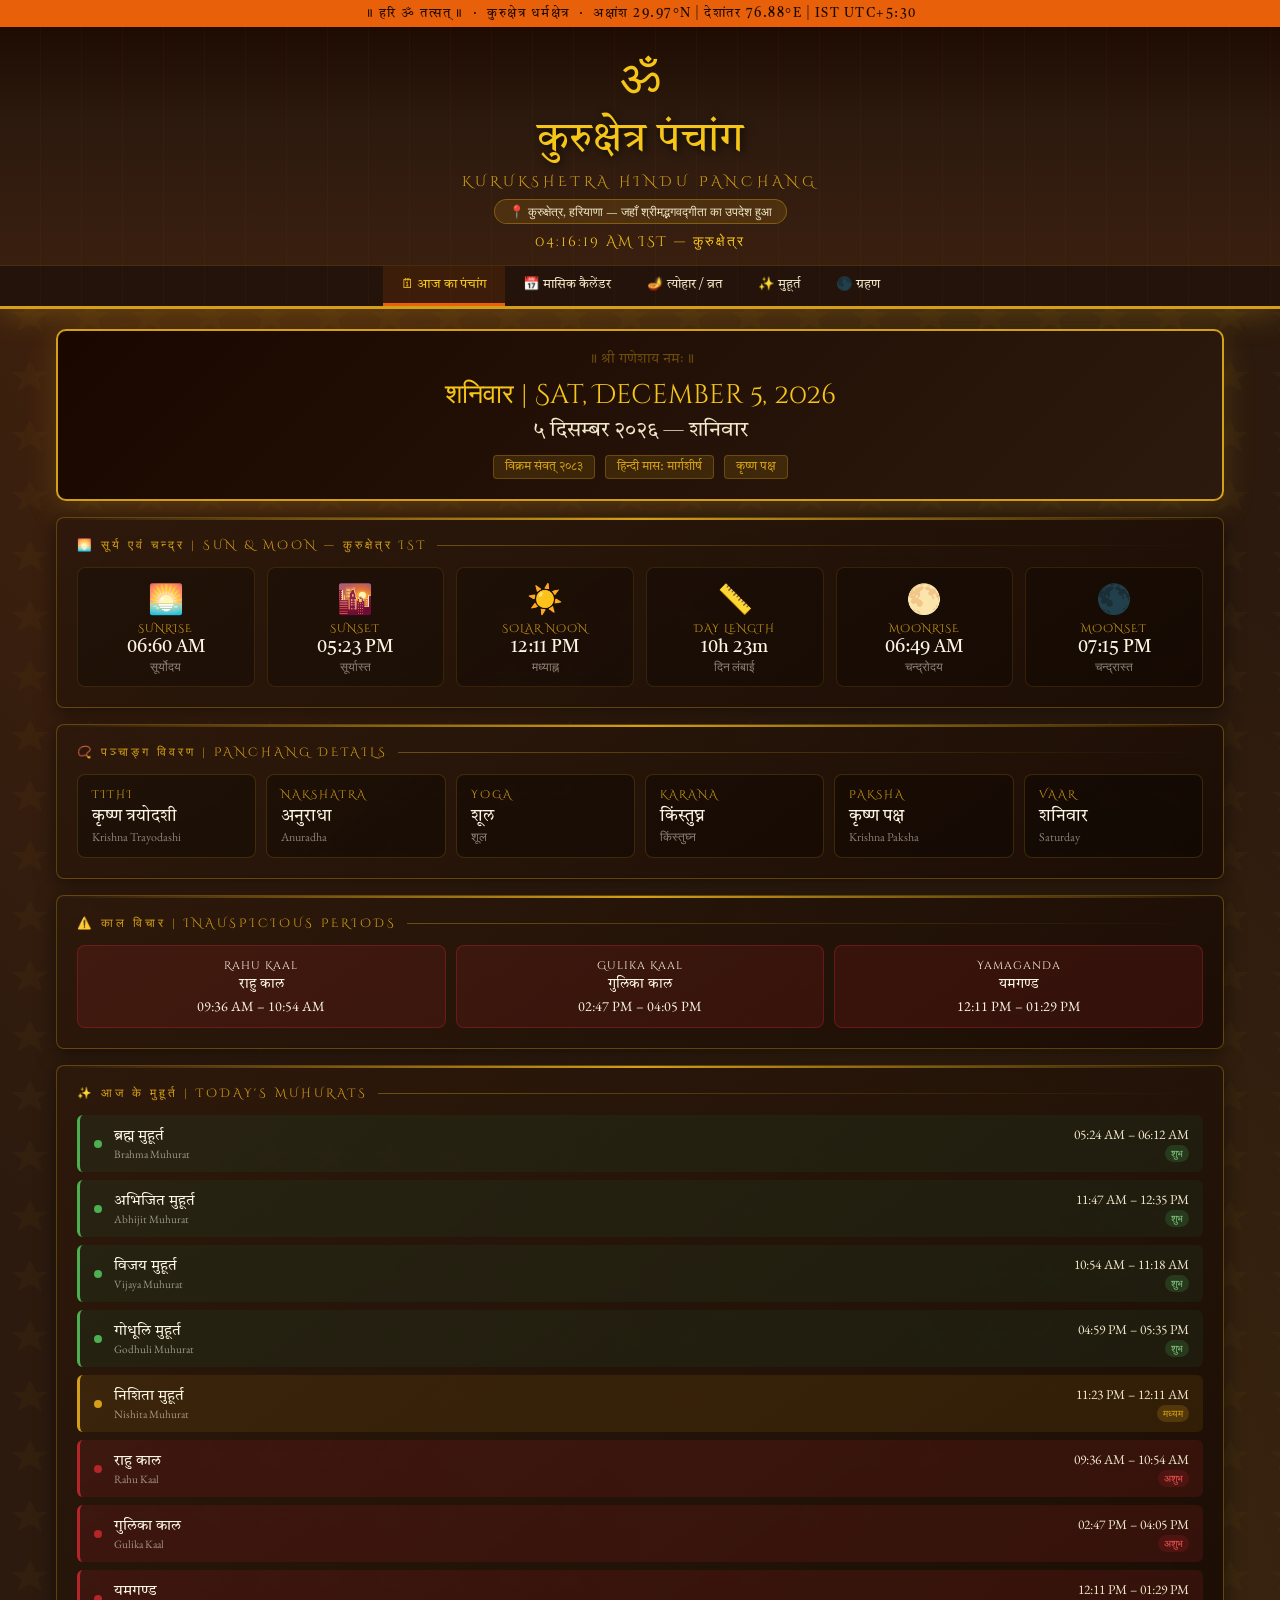
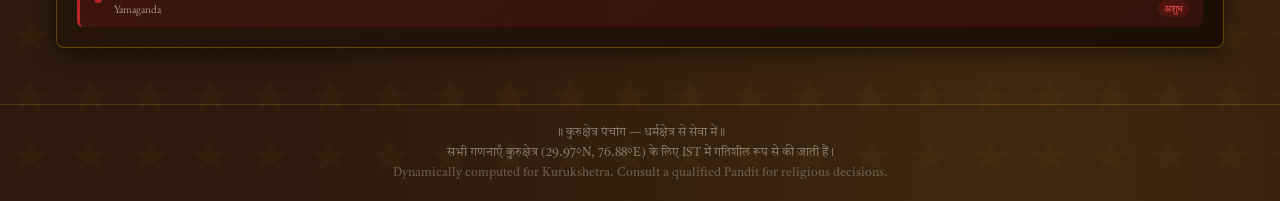
==== index.html @ babaf162 "Add files via upload" ====
<!DOCTYPE html>
<html lang="hi">
<head>
<meta charset="UTF-8">
<meta name="viewport" content="width=device-width, initial-scale=1.0">
<title>कुरुक्षेत्र पंचांग | Kurukshetra Hindu Panchang</title>
<link href="https://fonts.googleapis.com/css2?family=Tiro+Devanagari+Sanskrit:ital@0;1&family=Cinzel+Decorative:wght@400;700&family=EB+Garamond:ital,wght@0,400;0,600;1,400&display=swap" rel="stylesheet">
<style>
:root{--saffron:#E8600A;--gold:#D4A017;--bright-gold:#F5C518;--cream:#FDF6E3;--parchment:#F2E8C9;--dark-brown:#2C1A0E;--red:#B5252A;--pink:#E8748A;}
*{box-sizing:border-box;margin:0;padding:0;}
body{background-color:var(--dark-brown);background-image:radial-gradient(ellipse at 20% 0%,rgba(232,96,10,.15) 0%,transparent 50%),radial-gradient(ellipse at 80% 100%,rgba(212,160,23,.1) 0%,transparent 50%),url("data:image/svg+xml,%3Csvg width='60' height='60' viewBox='0 0 60 60' xmlns='http://www.w3.org/2000/svg'%3E%3Cg fill='%23D4A017' fill-opacity='0.04'%3E%3Cpath d='M30 0L36 12H48L38 19L42 31L30 24L18 31L22 19L12 12H24Z'/%3E%3C/g%3E%3C/svg%3E");color:var(--cream);font-family:'EB Garamond',serif;min-height:100vh;}
.site-header{background:linear-gradient(180deg,#1A0800 0%,#2C1A0E 40%,#3D2010 100%);border-bottom:3px solid var(--gold);box-shadow:0 4px 30px rgba(212,160,23,.3);position:relative;overflow:hidden;}
.site-header::before{content:'';position:absolute;inset:0;background:repeating-linear-gradient(90deg,transparent,transparent 40px,rgba(212,160,23,.03) 40px,rgba(212,160,23,.03) 41px);}
.top-band{background:var(--saffron);text-align:center;padding:5px;font-family:'Tiro Devanagari Sanskrit',serif;font-size:.82rem;color:#1A0800;letter-spacing:1.5px;}
.header-main{display:flex;align-items:center;justify-content:center;flex-direction:column;padding:18px 20px 14px;position:relative;z-index:1;}
.om{font-size:3rem;color:var(--bright-gold);animation:glow 3s ease-in-out infinite;}
@keyframes glow{0%,100%{text-shadow:0 0 20px rgba(245,197,24,.5);}50%{text-shadow:0 0 40px rgba(245,197,24,.9),0 0 80px rgba(232,96,10,.4);}}
.title-hi{font-family:'Tiro Devanagari Sanskrit',serif;font-size:clamp(1.6rem,4vw,2.6rem);color:var(--bright-gold);text-align:center;margin-top:6px;text-shadow:2px 2px 8px rgba(0,0,0,.8);}
.title-en{font-family:'Cinzel Decorative',cursive;font-size:clamp(.6rem,1.6vw,.9rem);color:var(--gold);letter-spacing:4px;text-transform:uppercase;margin-top:4px;}
.loc-tag{display:inline-flex;align-items:center;gap:6px;margin-top:8px;background:rgba(212,160,23,.15);border:1px solid rgba(212,160,23,.4);border-radius:20px;padding:3px 14px;font-size:.78rem;color:var(--parchment);}
.live-clock{font-family:'Cinzel Decorative',cursive;font-size:.9rem;color:var(--bright-gold);text-align:center;margin-top:8px;letter-spacing:2px;}
.nav-tabs{display:flex;justify-content:center;background:rgba(0,0,0,.4);border-top:1px solid rgba(212,160,23,.2);flex-wrap:wrap;}
.nav-tab{padding:10px 18px;cursor:pointer;font-family:'Tiro Devanagari Sanskrit',serif;font-size:.83rem;color:var(--parchment);border:none;background:transparent;transition:all .3s;border-bottom:3px solid transparent;white-space:nowrap;}
.nav-tab:hover{color:var(--bright-gold);background:rgba(212,160,23,.08);}
.nav-tab.active{color:var(--bright-gold);border-bottom-color:var(--saffron);background:rgba(232,96,10,.12);}
.main{max-width:1200px;margin:0 auto;padding:20px 16px 40px;}
.tab-panel{display:none;}
.tab-panel.active{display:block;}
.card{background:linear-gradient(145deg,rgba(45,25,12,.95),rgba(28,14,5,.98));border:1px solid rgba(212,160,23,.35);border-radius:8px;padding:20px;margin-bottom:16px;position:relative;box-shadow:0 4px 20px rgba(0,0,0,.5);}
.card::before{content:'';position:absolute;top:0;left:0;right:0;height:2px;background:linear-gradient(90deg,transparent,var(--gold),transparent);border-radius:8px 8px 0 0;}
.ctitle{font-family:'Cinzel Decorative',cursive;font-size:.73rem;color:var(--gold);letter-spacing:3px;text-transform:uppercase;margin-bottom:14px;display:flex;align-items:center;gap:10px;}
.ctitle::after{content:'';flex:1;height:1px;background:linear-gradient(90deg,rgba(212,160,23,.4),transparent);}
/* Date hero */
.date-hero{background:linear-gradient(135deg,#1A0800,#2C1A0E);border:2px solid var(--gold);border-radius:10px;padding:20px;text-align:center;box-shadow:0 8px 32px rgba(212,160,23,.2);margin-bottom:16px;}
.date-hero::before{content:'॥ श्री गणेशाय नमः ॥';display:block;font-family:'Tiro Devanagari Sanskrit',serif;color:rgba(212,160,23,.4);font-size:.85rem;margin-bottom:8px;}
.date-en{font-family:'Cinzel Decorative',cursive;font-size:clamp(1rem,2.8vw,1.7rem);color:var(--bright-gold);}
.date-hi{font-family:'Tiro Devanagari Sanskrit',serif;font-size:clamp(.9rem,2.3vw,1.3rem);color:var(--parchment);margin-top:4px;}
.samvat-row{margin-top:10px;display:flex;justify-content:center;gap:10px;flex-wrap:wrap;}
.sbadge{background:rgba(212,160,23,.15);border:1px solid rgba(212,160,23,.3);border-radius:4px;padding:3px 11px;font-size:.78rem;color:var(--gold);font-family:'Tiro Devanagari Sanskrit',serif;}
/* Sun/Moon */
.sm-grid{display:grid;grid-template-columns:repeat(auto-fit,minmax(130px,1fr));gap:12px;}
.sm-item{text-align:center;padding:12px;background:rgba(0,0,0,.25);border-radius:8px;border:1px solid rgba(212,160,23,.15);}
.sm-icon{font-size:1.8rem;margin-bottom:4px;}
.sm-lbl{font-size:.66rem;color:var(--gold);letter-spacing:1px;font-family:'Cinzel Decorative',cursive;text-transform:uppercase;}
.sm-val{font-size:1.1rem;color:var(--cream);font-family:'Tiro Devanagari Sanskrit',serif;}
.sm-sub{font-size:.72rem;color:rgba(253,246,227,.5);}
/* Panchang 5-grid */
.p5{display:grid;grid-template-columns:repeat(auto-fit,minmax(155px,1fr));gap:10px;}
.pi{background:rgba(0,0,0,.3);border:1px solid rgba(212,160,23,.2);border-radius:8px;padding:12px 14px;}
.pi-lbl{font-size:.68rem;color:var(--gold);letter-spacing:2px;text-transform:uppercase;font-family:'Cinzel Decorative',cursive;margin-bottom:3px;}
.pi-hi{font-family:'Tiro Devanagari Sanskrit',serif;font-size:1.05rem;color:var(--cream);}
.pi-en{font-size:.75rem;color:rgba(253,246,227,.5);margin-top:1px;}
/* Rahu */
.rahu-grid{display:grid;grid-template-columns:repeat(auto-fit,minmax(150px,1fr));gap:10px;}
.ri{padding:12px;border-radius:8px;text-align:center;border:1px solid;}
.ri.bad{background:rgba(181,37,42,.15);border-color:rgba(181,37,42,.4);}
.ri.good{background:rgba(26,74,46,.2);border-color:rgba(46,139,87,.3);}
.ri-en{font-size:.7rem;letter-spacing:1px;font-family:'Cinzel Decorative',cursive;margin-bottom:3px;}
.ri-hi{font-family:'Tiro Devanagari Sanskrit',serif;font-size:.85rem;margin-bottom:4px;}
.ri-time{font-size:.88rem;color:var(--cream);}
/* Muhurat */
.mlist{display:flex;flex-direction:column;gap:8px;}
.mi{display:flex;align-items:center;gap:12px;padding:10px 14px;border-radius:6px;border-left:3px solid;}
.mi.shubh{background:rgba(26,74,46,.2);border-color:#4CAF50;}
.mi.ashubh{background:rgba(181,37,42,.15);border-color:var(--red);}
.mi.medium{background:rgba(212,160,23,.1);border-color:var(--gold);}
.mdot{width:8px;height:8px;border-radius:50%;flex-shrink:0;}
.mi.shubh .mdot{background:#4CAF50;}.mi.ashubh .mdot{background:var(--red);}.mi.medium .mdot{background:var(--gold);}
.mname{flex:1;}
.mn-hi{font-family:'Tiro Devanagari Sanskrit',serif;font-size:.95rem;}
.mn-en{font-size:.7rem;color:rgba(253,246,227,.55);}
.mtime{font-size:.84rem;color:var(--parchment);text-align:right;white-space:nowrap;}
.mbadge{font-size:.6rem;padding:2px 6px;border-radius:10px;display:inline-block;margin-top:2px;}
/* Calendar */
.mnav{display:flex;align-items:center;justify-content:space-between;margin-bottom:16px;}
.mnav-btn{background:rgba(212,160,23,.15);border:1px solid rgba(212,160,23,.4);color:var(--gold);padding:7px 16px;border-radius:4px;cursor:pointer;font-size:1rem;transition:background .2s;}
.mnav-btn:hover{background:rgba(212,160,23,.3);}
.mtitle{text-align:center;}
.mthi{font-family:'Tiro Devanagari Sanskrit',serif;font-size:1.25rem;color:var(--bright-gold);}
.mten{font-family:'Cinzel Decorative',cursive;font-size:.68rem;color:var(--gold);letter-spacing:2px;}
.cal{display:grid;grid-template-columns:repeat(7,1fr);gap:3px;}
.ch{text-align:center;padding:6px 2px;font-family:'Cinzel Decorative',cursive;font-size:.58rem;color:var(--gold);letter-spacing:1px;}
.cd{min-height:78px;padding:5px;background:rgba(0,0,0,.3);border:1px solid rgba(212,160,23,.1);border-radius:4px;transition:background .2s;}
.cd:hover{background:rgba(212,160,23,.1);}
.cd.today{border:2px solid var(--saffron);background:rgba(232,96,10,.1);}
.cd.om{opacity:.3;}
.cd.fd{background:rgba(232,96,10,.07);}
.cd.ed{background:rgba(80,80,180,.1);border-color:rgba(150,150,255,.25);}
.cden{font-size:.95rem;color:var(--cream);font-weight:600;}
.cdhi{font-family:'Tiro Devanagari Sanskrit',serif;font-size:.65rem;color:rgba(253,246,227,.4);}
.ctithi{font-family:'Tiro Devanagari Sanskrit',serif;font-size:.62rem;color:var(--gold);margin-top:1px;}
.cfest{font-size:.58rem;color:var(--pink);margin-top:1px;line-height:1.25;}
.celbl{font-size:.54rem;background:rgba(100,100,255,.3);color:#aaaaff;padding:1px 3px;border-radius:3px;display:inline-block;}
@media(max-width:480px){.cd{min-height:52px;padding:3px;}.ctithi,.cfest{display:none;}}
/* Festivals */
.fbar{display:flex;gap:8px;flex-wrap:wrap;margin-bottom:14px;}
.fbtn{padding:5px 13px;border-radius:20px;border:1px solid rgba(212,160,23,.3);background:transparent;color:var(--parchment);font-size:.76rem;cursor:pointer;font-family:'Tiro Devanagari Sanskrit',serif;transition:all .2s;}
.fbtn:hover,.fbtn.active{background:rgba(212,160,23,.2);border-color:var(--gold);color:var(--bright-gold);}
.flist{display:flex;flex-direction:column;gap:8px;}
.fi{display:grid;grid-template-columns:100px 1fr auto;gap:10px;align-items:start;padding:11px 13px;background:rgba(0,0,0,.25);border:1px solid rgba(212,160,23,.2);border-radius:6px;border-left:3px solid var(--saffron);transition:background .2s;}
.fi:hover{background:rgba(212,160,23,.07);}
.fi.ec{border-left-color:#7788ff;}
.fi.vt{border-left-color:var(--pink);}
.fi.past{opacity:.5;}
.fi.tf{background:rgba(232,96,10,.1);}
.fden{font-size:.78rem;color:var(--gold);}
.fdhi{font-family:'Tiro Devanagari Sanskrit',serif;font-size:.7rem;color:rgba(253,246,227,.55);}
.fnhi{font-family:'Tiro Devanagari Sanskrit',serif;font-size:.98rem;color:var(--cream);}
.fnen{font-size:.73rem;color:rgba(253,246,227,.55);}
.ftim{font-size:.7rem;color:var(--pink);text-align:right;white-space:nowrap;}
.fb{display:inline-block;font-size:.58rem;padding:2px 6px;border-radius:10px;margin-top:3px;}
@media(max-width:500px){.fi{grid-template-columns:80px 1fr;}.ftim{display:none;}}
/* Eclipse */
.ecard{border-color:rgba(119,136,255,.4) !important;background:linear-gradient(135deg,rgba(20,20,60,.95),rgba(28,14,5,.98)) !important;}
.ecard::before{background:linear-gradient(90deg,transparent,#7788ff,transparent) !important;}
.egrid{display:grid;grid-template-columns:repeat(auto-fit,minmax(260px,1fr));gap:16px;}
.ei{padding:16px;border-radius:8px;border:1px solid rgba(119,136,255,.3);background:rgba(0,0,30,.4);}
.etype{font-family:'Cinzel Decorative',cursive;font-size:.72rem;color:#aaaaff;letter-spacing:2px;margin-bottom:6px;}
.enhi{font-family:'Tiro Devanagari Sanskrit',serif;font-size:1.1rem;color:var(--cream);}
.edate{font-size:.82rem;color:var(--gold);margin-top:3px;}
.eph{margin-top:10px;display:flex;flex-direction:column;gap:4px;}
.ep{display:flex;justify-content:space-between;font-size:.76rem;padding:4px 8px;background:rgba(0,0,0,.3);border-radius:4px;}
.ep-n{color:#aaaaff;}.ep-t{color:var(--cream);}
.enote{font-size:.68rem;color:rgba(253,246,227,.4);margin-top:8px;font-style:italic;}
/* Misc */
.today-banner{background:linear-gradient(135deg,rgba(232,96,10,.12),rgba(212,160,23,.08));border:1px solid rgba(232,96,10,.3);border-radius:8px;padding:9px 14px;margin-bottom:10px;font-family:'Tiro Devanagari Sanskrit',serif;font-size:.88rem;color:var(--parchment);text-align:center;}
::-webkit-scrollbar{width:6px;}::-webkit-scrollbar-track{background:var(--dark-brown);}::-webkit-scrollbar-thumb{background:var(--gold);border-radius:3px;}
.fade-in{animation:fadeIn .5s ease forwards;}
@keyframes fadeIn{from{opacity:0;transform:translateY(8px);}to{opacity:1;transform:translateY(0);}}
footer{text-align:center;padding:20px;font-size:.72rem;color:rgba(253,246,227,.4);border-top:1px solid rgba(212,160,23,.2);font-family:'Tiro Devanagari Sanskrit',serif;}
</style>
</head>
<body>

<header class="site-header">
  <div class="top-band">॥ हरि ॐ तत्सत् ॥ &nbsp;·&nbsp; कुरुक्षेत्र धर्मक्षेत्र &nbsp;·&nbsp; अक्षांश 29.97°N | देशांतर 76.88°E | IST UTC+5:30</div>
  <div class="header-main">
    <div class="om">ॐ</div>
    <div class="title-hi">कुरुक्षेत्र पंचांग</div>
    <div class="title-en">Kurukshetra Hindu Panchang</div>
    <div class="loc-tag">📍 कुरुक्षेत्र, हरियाणा — जहाँ श्रीमद्भगवद्गीता का उपदेश हुआ</div>
    <div class="live-clock" id="liveClock">--:--:-- IST</div>
  </div>
  <nav class="nav-tabs" id="navTabs">
    <button class="nav-tab active" data-tab="panchang">🗓 आज का पंचांग</button>
    <button class="nav-tab" data-tab="calendar">📅 मासिक कैलेंडर</button>
    <button class="nav-tab" data-tab="festivals">🪔 त्योहार / व्रत</button>
    <button class="nav-tab" data-tab="muhurat">✨ मुहूर्त</button>
    <button class="nav-tab" data-tab="eclipse">🌑 ग्रहण</button>
  </nav>
</header>

<main class="main">

  <!-- ═══ PANCHANG ═══ -->
  <section class="tab-panel active" id="tab-panchang">
    <div class="date-hero fade-in" id="dateHero"></div>
    <div class="card fade-in"><div class="ctitle">🌅 सूर्य एवं चन्द्र | Sun &amp; Moon — कुरुक्षेत्र IST</div><div class="sm-grid" id="smGrid"></div></div>
    <div class="card fade-in"><div class="ctitle">📿 पञ्चाङ्ग विवरण | Panchang Details</div><div class="p5" id="p5Grid"></div></div>
    <div class="card fade-in"><div class="ctitle">⚠️ काल विचार | Inauspicious Periods</div><div class="rahu-grid" id="rahuGrid1"></div></div>
    <div class="card fade-in"><div class="ctitle">✨ आज के मुहूर्त | Today's Muhurats</div><div class="mlist" id="mlist1"></div></div>
  </section>

  <!-- ═══ CALENDAR ═══ -->
  <section class="tab-panel" id="tab-calendar">
    <div class="card">
      <div class="mnav">
        <button class="mnav-btn" id="btnPrev">◀ पूर्व</button>
        <div class="mtitle"><div class="mthi" id="calHi"></div><div class="mten" id="calEn"></div></div>
        <button class="mnav-btn" id="btnNext">आगे ▶</button>
      </div>
      <div class="cal" id="calGrid"></div>
      <div style="display:flex;gap:14px;margin-top:12px;flex-wrap:wrap;font-size:.7rem;color:rgba(253,246,227,.6);">
        <span>🟠 आज</span><span style="color:var(--pink)">● त्योहार</span>
        <span style="color:#aaaaff">● ग्रहण</span><span style="color:var(--gold)">🙏 एकादशी</span>
      </div>
    </div>
  </section>

  <!-- ═══ FESTIVALS ═══ -->
  <section class="tab-panel" id="tab-festivals">
    <div class="card">
      <div class="ctitle">🪔 2025–2026 त्योहार एवं व्रत | Festivals &amp; Vrats</div>
      <div class="fbar" id="fbar">
        <button class="fbtn active" data-filter="all">सभी | All</button>
        <button class="fbtn" data-filter="festival">त्योहार</button>
        <button class="fbtn" data-filter="vrat">व्रत</button>
        <button class="fbtn" data-filter="ekadashi">एकादशी</button>
        <button class="fbtn" data-filter="eclipse">ग्रहण</button>
      </div>
      <div class="flist" id="flist"></div>
    </div>
  </section>

  <!-- ═══ MUHURAT ═══ -->
  <section class="tab-panel" id="tab-muhurat">
    <div class="card"><div class="ctitle">✨ शुभ मुहूर्त | Auspicious Timings</div><div class="today-banner" id="mBanner"></div><div class="mlist" id="mlist2"></div></div>
    <div class="card"><div class="ctitle">🚫 अशुभ काल | Inauspicious Periods</div><div class="rahu-grid" id="rahuGrid2"></div></div>
    <div class="card"><div class="ctitle">📖 मुहूर्त मार्गदर्शिका | Guide</div>
      <div style="font-family:'Tiro Devanagari Sanskrit',serif;line-height:2;font-size:.9rem;color:var(--parchment);">
        <p><span style="color:var(--bright-gold)">ब्रह्म मुहूर्त</span> — सूर्योदय से ९६ मिनट पूर्व। ध्यान, पूजा, अध्ययन हेतु सर्वोत्तम।</p>
        <p style="margin-top:6px"><span style="color:var(--bright-gold)">अभिजित मुहूर्त</span> — मध्याह्न के आसपास ४८ मिनट। विवाह, गृहप्रवेश, यात्रा हेतु श्रेष्ठ।</p>
        <p style="margin-top:6px"><span style="color:var(--bright-gold)">विजय मुहूर्त</span> — अभिजित के पश्चात्। नए कार्य प्रारम्भ हेतु शुभ।</p>
        <p style="margin-top:6px"><span style="color:var(--bright-gold)">गोधूलि मुहूर्त</span> — सूर्यास्त के समय। विवाह एवं शुभ कार्यों हेतु उत्तम।</p>
        <p style="margin-top:6px"><span style="color:var(--pink)">राहु काल / गुलिका / यमगण्ड</span> — इन कालों में शुभ कार्य वर्जित।</p>
      </div>
    </div>
  </section>

  <!-- ═══ ECLIPSE ═══ -->
  <section class="tab-panel" id="tab-eclipse">
    <div class="card ecard"><div class="ctitle" style="color:#aaaaff">🌑 2025–2026 ग्रहण | Eclipses (कुरुक्षेत्र IST)</div><div class="egrid" id="eGrid"></div></div>
    <div class="card" style="margin-top:16px"><div class="ctitle">📖 ग्रहण नियम | Eclipse Guidelines</div>
      <div style="font-family:'Tiro Devanagari Sanskrit',serif;line-height:2;font-size:.9rem;color:var(--parchment);">
        <p>• <span style="color:var(--bright-gold)">सूर्य ग्रहण</span> — सूतक काल: ग्रहण से 12 घंटे पूर्व प्रारम्भ।</p>
        <p>• <span style="color:var(--bright-gold)">चंद्र ग्रहण</span> — सूतक काल: ग्रहण से 9 घंटे पूर्व प्रारम्भ।</p>
        <p>• ग्रहण काल में पूजा-पाठ, जप एवं ध्यान करें।</p>
        <p>• ग्रहण समाप्ति के बाद <span style="color:var(--bright-gold)">स्नान एवं दान</span> अवश्य करें।</p>
        <p>• गर्भवती महिलाएं ग्रहण न देखें।</p>
        <p>• कुरुक्षेत्र में <span style="color:var(--gold)">ब्रह्मसर</span> एवं <span style="color:var(--gold)">सन्निहित सरोवर</span> में ग्रहण स्नान का विशेष पुण्य।</p>
      </div>
    </div>
  </section>

</main>

<footer>
  <div>॥ कुरुक्षेत्र पंचांग — धर्मक्षेत्र से सेवा में ॥</div>
  <div style="margin-top:4px">सभी गणनाएँ कुरुक्षेत्र (29.97°N, 76.88°E) के लिए IST में गतिशील रूप से की जाती हैं।</div>
  <div style="margin-top:4px;color:rgba(253,246,227,.28)">Dynamically computed for Kurukshetra. Consult a qualified Pandit for religious decisions.</div>
</footer>

<script>
'use strict';
/* ── CONSTANTS ── */
const LAT=29.9695,LON=76.8783,IST=5.5;
const HIM=['जनवरी','फरवरी','मार्च','अप्रैल','मई','जून','जुलाई','अगस्त','सितम्बर','अक्टूबर','नवम्बर','दिसम्बर'];
const ENM=['January','February','March','April','May','June','July','August','September','October','November','December'];
const WDS=['रवि','सोम','मंगल','बुध','गुरु','शुक्र','शनि'];
const WDE=['Sun','Mon','Tue','Wed','Thu','Fri','Sat'];
const WDF=['रविवार','सोमवार','मंगलवार','बुधवार','गुरुवार','शुक्रवार','शनिवार'];
const HMN=['चैत्र','वैशाख','ज्येष्ठ','आषाढ़','श्रावण','भाद्रपद','आश्विन','कार्तिक','मार्गशीर्ष','पौष','माघ','फाल्गुन'];
const THI=['प्रतिपदा','द्वितीया','तृतीया','चतुर्थी','पञ्चमी','षष्ठी','सप्तमी','अष्टमी','नवमी','दशमी','एकादशी','द्वादशी','त्रयोदशी','चतुर्दशी','पूर्णिमा'];
const TEN=['Pratipada','Dvitiya','Tritiya','Chaturthi','Panchami','Shashthi','Saptami','Ashtami','Navami','Dashami','Ekadashi','Dwadashi','Trayodashi','Chaturdashi','Purnima'];
const NKH=['अश्विनी','भरणी','कृत्तिका','रोहिणी','मृगशिरा','आर्द्रा','पुनर्वसु','पुष्य','आश्लेषा','मघा','पू.फाल्गुनी','उ.फाल्गुनी','हस्त','चित्रा','स्वाति','विशाखा','अनुराधा','ज्येष्ठा','मूल','पू.आषाढ़ा','उ.आषाढ़ा','श्रवण','धनिष्ठा','शतभिषा','पू.भाद्रपद','उ.भाद्रपद','रेवती'];
const NKE=['Ashwini','Bharani','Krittika','Rohini','Mrigashira','Ardra','Punarvasu','Pushya','Ashlesha','Magha','Purva Phalguni','Uttara Phalguni','Hasta','Chitra','Swati','Vishakha','Anuradha','Jyeshtha','Mula','Purva Ashadha','Uttara Ashadha','Shravana','Dhanishtha','Shatabhisha','Purva Bhadrapada','Uttara Bhadrapada','Revati'];
const YOG=['विष्कम्भ','प्रीति','आयुष्मान','सौभाग्य','शोभन','अतिगण्ड','सुकर्म','धृति','शूल','गण्ड','वृद्धि','ध्रुव','व्याघात','हर्षण','वज्र','सिद्धि','व्यतीपात','वरीयान','परिघ','शिव','सिद्ध','साध्य','शुभ','शुक्ल','ब्रह्म','इन्द्र','वैधृति'];
const KAR=['बव','बालव','कौलव','तैतिल','गर','वणिज','विष्टि','शकुनि','चतुष्पाद','नाग','किंस्तुघ्न'];
const HN=['०','१','२','३','४','५','६','७','८','९'];
const RAHU_I=[8,2,7,5,6,4,3],GULI_I=[6,5,4,3,2,1,7],YAMA_I=[4,3,2,1,7,6,5];

/* ── HELPERS ── */
function hi(n){return String(n).replace(/[0-9]/g,d=>HN[d]);}
function r2d(r){return r*180/Math.PI;}
function d2r(d){return d*Math.PI/180;}

// minutes-from-midnight → "HH:MM AM/PM"
function fmt(m){
  m=((m%1440)+1440)%1440;
  const h24=Math.floor(m/60),mn=Math.round(m%60);
  const ap=h24<12?'AM':'PM',h12=h24%12||12;
  return `${String(h12).padStart(2,'0')}:${String(mn).padStart(2,'0')} ${ap}`;
}

/* ── JULIAN DAY ── */
function JD(date){
  const Y=date.getFullYear(),M=date.getMonth()+1,D=date.getDate();
  const UT=date.getHours()+date.getMinutes()/60+date.getSeconds()/3600;
  let y=Y,m=M;if(m<=2){y--;m+=12;}
  const A=Math.floor(y/100),B=2-A+Math.floor(A/4);
  return Math.floor(365.25*(y+4716))+Math.floor(30.6001*(m+1))+D+UT/24+B-1524.5;
}

/* ── SUN LONGITUDE ── */
function sunLon(jd){
  const n=jd-2451545,L=(280.460+0.9856474*n)%360;
  const g=d2r((357.528+0.9856003*n)%360);
  return (L+1.915*Math.sin(g)+0.020*Math.sin(2*g)+360)%360;
}

/* ── MOON LONGITUDE ── */
function moonLon(jd){
  const n=jd-2451545,L=(218.316+13.176396*n)%360;
  const M=d2r((134.963+13.064993*n)%360),F=d2r((93.272+13.229350*n)%360);
  return (L+6.289*Math.sin(M)-1.274*Math.sin(2*F-M)+0.658*Math.sin(2*F)+360)%360;
}

/* ── SUNRISE / SUNSET for Kurukshetra → IST minutes ── */
function sunTimes(date){
  const jd=JD(new Date(date.getFullYear(),date.getMonth(),date.getDate(),12,0,0));
  const n=jd-2451545;
  const L0=(280.46646+0.9850397*n)%360;
  const M=d2r((357.52911+0.98560028*n)%360);
  const C=(1.914602-0.004817*n/365.25/1000-0.000014*(n/365.25/1000)**2)*Math.sin(M)
          +0.019993*Math.sin(2*M)+0.000289*Math.sin(3*M);
  const sL=(L0+C+360)%360;
  const eps=23.439-0.0000004*n;
  const eR=d2r(eps),lR=d2r(sL);
  const decl=Math.asin(Math.sin(eR)*Math.sin(lR));
  // Equation of time
  const y2=Math.tan(d2r(eps/2))**2,L0r=d2r(L0);
  const eqT=4*r2d(y2*Math.sin(2*L0r)-2*0.016708*Math.sin(M)+4*0.016708*y2*Math.sin(M)*Math.cos(2*L0r)-0.5*y2*y2*Math.sin(4*L0r)-1.25*0.016708**2*Math.sin(2*M));
  // Solar noon (UT minutes)
  const noonUT=720-4*LON-eqT;
  // Hour angle
  const latR=d2r(LAT);
  const cosHA=(Math.cos(d2r(90.833))-Math.sin(latR)*Math.sin(decl))/(Math.cos(latR)*Math.cos(decl));
  if(Math.abs(cosHA)>1)return null;
  const HA=r2d(Math.acos(cosHA));
  // Convert to IST (add 330 min)
  return{
    sunrise:noonUT-4*HA+IST*60,
    sunset :noonUT+4*HA+IST*60,
    noon   :noonUT      +IST*60
  };
}

/* ── MOONRISE (approximate, IST minutes) ── */
function moonrise(date){
  const jd=JD(new Date(date.getFullYear(),date.getMonth(),date.getDate(),0,0,0));
  const elapsed=jd-2451545;
  // Moon rises ~50 min later each day; at J2000 new moon it rose ~06:00 IST at KU
  return ((6*60 + (elapsed*(24*60)/29.53)) % (24*60) + 24*60) % (24*60);
}

/* ── KAALA TIMINGS ── */
function kaalTimings(date,sr,ss){
  const dow=date.getDay(),day=ss-sr,part=day/8;
  const sl=idx=>({start:sr+(idx-1)*part,end:sr+idx*part});
  return{
    rahu   :sl(RAHU_I[dow]),gulika:sl(GULI_I[dow]),yama:sl(YAMA_I[dow]),
    abhijit:{start:sr+day/2-24,end:sr+day/2+24},
    brahma :{start:sr-96,end:sr-48},
    vijaya :{start:sr+3*part,end:sr+3*part+24},
    godhuli:{start:ss-24,end:ss+12},
    nishita:{start:ss+360,end:ss+408}
  };
}

/* ── PANCHANG ELEMENTS ── */
function getTithi(jd){
  const diff=(moonLon(jd)-sunLon(jd)+360)%360;
  const t=Math.floor(diff/12);
  const paksha=t<15?'शुक्ल':'कृष्ण',tNum=t<15?t:t-15;
  const nameHi=t===29?'अमावस्या':THI[Math.min(tNum,14)];
  const nameEn=t===29?'Amavasya':TEN[Math.min(tNum,14)];
  return{paksha,tNum,nameHi,nameEn};
}
function getNakshatra(jd){const i=Math.floor(moonLon(jd)/(360/27))%27;return{hi:NKH[i],en:NKE[i]};}
function getYoga(jd){const i=Math.floor((sunLon(jd)+moonLon(jd))%360/(360/27))%27;return{hi:YOG[i]};}
function getKarana(jd){return{hi:KAR[Math.floor((moonLon(jd)-sunLon(jd)+360)%360/6)%11]};}
function getVS(d){return d.getFullYear()+(d.getMonth()>=3?57:56);}
function getHM(d){return HMN[(d.getMonth()+9)%12];}

/* ── TODAY COMPUTE ── */
const TODAY=new Date();
const TJD=JD(TODAY);
const SUNTM=sunTimes(TODAY);
const TITHI=getTithi(TJD);
const NAKSH=getNakshatra(TJD);
const YOGA=getYoga(TJD);
const KARAN=getKarana(TJD);
const KAAL=kaalTimings(TODAY,SUNTM.sunrise,SUNTM.sunset);
const MOONR=moonrise(TODAY);

/* ── RENDER DATE HERO ── */
function renderDate(){
  const vs=getVS(TODAY),hm=getHM(TODAY),dow=TODAY.getDay();
  document.getElementById('dateHero').innerHTML=`
    <div class="date-en">${WDF[dow]} | ${WDE[dow]}, ${ENM[TODAY.getMonth()]} ${TODAY.getDate()}, ${TODAY.getFullYear()}</div>
    <div class="date-hi">${hi(TODAY.getDate())} ${HIM[TODAY.getMonth()]} ${hi(TODAY.getFullYear())} — ${WDF[dow]}</div>
    <div class="samvat-row">
      <span class="sbadge">विक्रम संवत् ${hi(vs)}</span>
      <span class="sbadge">हिन्दी मास: ${hm}</span>
      <span class="sbadge">${TITHI.paksha} पक्ष</span>
    </div>`;
}

/* ── RENDER SUN/MOON ── */
function renderSunMoon(){
  const dayLen=SUNTM.sunset-SUNTM.sunrise;
  const items=[
    {ico:'🌅',en:'SUNRISE',  hi:'सूर्योदय',  v:fmt(SUNTM.sunrise)},
    {ico:'🌇',en:'SUNSET',   hi:'सूर्यास्त',  v:fmt(SUNTM.sunset)},
    {ico:'☀️',en:'SOLAR NOON',hi:'मध्याह्न',  v:fmt(SUNTM.noon)},
    {ico:'📏',en:'DAY LENGTH',hi:'दिन लंबाई', v:`${Math.floor(dayLen/60)}h ${Math.round(dayLen%60)}m`},
    {ico:'🌕',en:'MOONRISE', hi:'चन्द्रोदय',  v:fmt(MOONR)},
    {ico:'🌑',en:'MOONSET',  hi:'चन्द्रास्त',  v:fmt(MOONR+746)},
  ];
  document.getElementById('smGrid').innerHTML=items.map(i=>`
    <div class="sm-item"><div class="sm-icon">${i.ico}</div>
    <div class="sm-lbl">${i.en}</div><div class="sm-val">${i.v}</div>
    <div class="sm-sub">${i.hi}</div></div>`).join('');
}

/* ── RENDER PANCHANG 5 ── */
function renderPanchang(){
  const rows=[
    {lbl:'TITHI',     hi2:TITHI.paksha+' '+TITHI.nameHi, en2:(TITHI.paksha==='शुक्ल'?'Shukla':'Krishna')+' '+TITHI.nameEn},
    {lbl:'NAKSHATRA', hi2:NAKSH.hi, en2:NAKSH.en},
    {lbl:'YOGA',      hi2:YOGA.hi,  en2:YOGA.hi},
    {lbl:'KARANA',    hi2:KARAN.hi, en2:KARAN.hi},
    {lbl:'PAKSHA',    hi2:TITHI.paksha+' पक्ष', en2:TITHI.paksha==='शुक्ल'?'Shukla Paksha':'Krishna Paksha'},
    {lbl:'VAAR',      hi2:WDF[TODAY.getDay()], en2:['Sunday','Monday','Tuesday','Wednesday','Thursday','Friday','Saturday'][TODAY.getDay()]},
  ];
  document.getElementById('p5Grid').innerHTML=rows.map(r=>`
    <div class="pi"><div class="pi-lbl">${r.lbl}</div>
    <div class="pi-hi">${r.hi2}</div><div class="pi-en">${r.en2}</div></div>`).join('');
}

/* ── RENDER RAHU GRID ── */
function renderRahuGrid(id){
  const p=[
    {en:'Rahu Kaal',  hi:'राहु काल',   t:KAAL.rahu,   c:'bad'},
    {en:'Gulika Kaal',hi:'गुलिका काल', t:KAAL.gulika, c:'bad'},
    {en:'Yamaganda',  hi:'यमगण्ड',     t:KAAL.yama,   c:'bad'},
  ];
  document.getElementById(id).innerHTML=p.map(x=>`
    <div class="ri ${x.c}"><div class="ri-en">${x.en}</div>
    <div class="ri-hi">${x.hi}</div>
    <div class="ri-time">${fmt(x.t.start)} – ${fmt(x.t.end)}</div></div>`).join('');
}

/* ── RENDER MUHURAT ── */
function muhuratData(){
  return[
    {hi:'ब्रह्म मुहूर्त',  en:'Brahma Muhurat',  t:KAAL.brahma,  type:'shubh'},
    {hi:'अभिजित मुहूर्त', en:'Abhijit Muhurat', t:KAAL.abhijit, type:'shubh'},
    {hi:'विजय मुहूर्त',   en:'Vijaya Muhurat',  t:KAAL.vijaya,  type:'shubh'},
    {hi:'गोधूलि मुहूर्त', en:'Godhuli Muhurat', t:KAAL.godhuli, type:'shubh'},
    {hi:'निशिता मुहूर्त', en:'Nishita Muhurat', t:KAAL.nishita, type:'medium'},
    {hi:'राहु काल',        en:'Rahu Kaal',       t:KAAL.rahu,    type:'ashubh'},
    {hi:'गुलिका काल',      en:'Gulika Kaal',     t:KAAL.gulika,  type:'ashubh'},
    {hi:'यमगण्ड',          en:'Yamaganda',       t:KAAL.yama,    type:'ashubh'},
  ];
}
function renderMuhurats(id){
  const bmap={shubh:{bg:'rgba(76,175,80,.2)',cl:'#81C784',lbl:'शुभ'},ashubh:{bg:'rgba(181,37,42,.2)',cl:'#EF5350',lbl:'अशुभ'},medium:{bg:'rgba(212,160,23,.2)',cl:'var(--gold)',lbl:'मध्यम'}};
  document.getElementById(id).innerHTML=muhuratData().map(m=>{
    const b=bmap[m.type];
    return`<div class="mi ${m.type}"><div class="mdot"></div>
    <div class="mname"><div class="mn-hi">${m.hi}</div><div class="mn-en">${m.en}</div></div>
    <div class="mtime"><div>${fmt(m.t.start)} – ${fmt(m.t.end)}</div>
    <div class="mbadge" style="background:${b.bg};color:${b.cl}">${b.lbl}</div></div></div>`;
  }).join('');
}

/* ── FESTIVALS DATA ── */
const FDATA=[
  {d:new Date(2025,0,13),hi:'लोहड़ी',en:'Lohri',type:'festival',s:'शाम',e:'रात'},
  {d:new Date(2025,0,14),hi:'मकर संक्रान्ति',en:'Makar Sankranti',type:'festival',s:'07:15',e:'09:30'},
  {d:new Date(2025,0,29),hi:'मौनी अमावस्या',en:'Mauni Amavasya',type:'vrat',s:'सूर्योदय',e:'सूर्यास्त'},
  {d:new Date(2025,1,2), hi:'वसन्त पञ्चमी',en:'Vasant Panchami',type:'festival',s:'07:00',e:'12:34'},
  {d:new Date(2025,1,12),hi:'महा शिवरात्रि',en:'Maha Shivaratri',type:'festival',s:'रात 12:00',e:'06:00'},
  {d:new Date(2025,2,13),hi:'होलिका दहन',en:'Holika Dahan',type:'festival',s:'20:06',e:'22:30'},
  {d:new Date(2025,2,14),hi:'होली',en:'Holi',type:'festival',s:'07:00',e:'दोपहर'},
  {d:new Date(2025,2,30),hi:'राम नवमी',en:'Ram Navami',type:'festival',s:'11:08',e:'13:36'},
  {d:new Date(2025,3,6), hi:'हनुमान जयन्ती',en:'Hanuman Jayanti',type:'festival',s:'सूर्योदय',e:'12:00'},
  {d:new Date(2025,3,13),hi:'बैसाखी',en:'Baisakhi',type:'festival',s:'07:00',e:'20:00'},
  {d:new Date(2025,4,12),hi:'बुद्ध पूर्णिमा',en:'Buddha Purnima',type:'festival',s:'सूर्योदय',e:'सूर्यास्त'},
  {d:new Date(2025,6,6), hi:'गुरु पूर्णिमा',en:'Guru Purnima',type:'festival',s:'सूर्योदय',e:'सूर्यास्त'},
  {d:new Date(2025,7,16),hi:'रक्षा बन्धन',en:'Raksha Bandhan',type:'festival',s:'05:51',e:'17:34'},
  {d:new Date(2025,7,22),hi:'जन्माष्टमी',en:'Janmashtami',type:'festival',s:'रात 00:00',e:'04:00'},
  {d:new Date(2025,8,2), hi:'हरतालिका तीज',en:'Hartalika Teej',type:'vrat',s:'05:00',e:'20:00'},
  {d:new Date(2025,8,3), hi:'गणेश चतुर्थी',en:'Ganesh Chaturthi',type:'festival',s:'11:03',e:'13:34'},
  {d:new Date(2025,9,2), hi:'नवरात्रि प्रारम्भ',en:'Navratri Begins',type:'festival',s:'06:00',e:''},
  {d:new Date(2025,9,8), hi:'दुर्गा अष्टमी',en:'Durga Ashtami',type:'festival',s:'05:30',e:'20:00'},
  {d:new Date(2025,9,9), hi:'महानवमी',en:'Maha Navami',type:'festival',s:'06:00',e:'14:30'},
  {d:new Date(2025,9,10),hi:'विजयादशमी / दशहरा',en:'Dussehra',type:'festival',s:'14:02',e:'18:00'},
  {d:new Date(2025,9,20),hi:'शरद पूर्णिमा',en:'Sharad Purnima',type:'festival',s:'चन्द्रोदय',e:'रात 12:00'},
  {d:new Date(2025,9,28),hi:'करवा चौथ',en:'Karva Chauth',type:'vrat',s:'06:00',e:'चन्द्र दर्शन'},
  {d:new Date(2025,10,1),hi:'धनतेरस',en:'Dhanteras',type:'festival',s:'18:31',e:'20:12'},
  {d:new Date(2025,10,3),hi:'दीपावली',en:'Diwali',type:'festival',s:'18:45',e:'20:30'},
  {d:new Date(2025,10,5),hi:'भाई दूज',en:'Bhai Dooj',type:'festival',s:'13:00',e:'15:00'},
  {d:new Date(2025,10,7),hi:'छठ पूजा (सायं अर्घ्य)',en:'Chhath Puja Sunset Arghya',type:'festival',s:'17:30',e:'18:00'},
  {d:new Date(2025,10,8),hi:'छठ पूजा (प्रातः अर्घ्य)',en:'Chhath Puja Sunrise Arghya',type:'festival',s:'06:25',e:'07:00'},
  {d:new Date(2026,0,13),hi:'लोहड़ी',en:'Lohri 2026',type:'festival',s:'शाम',e:'रात'},
  {d:new Date(2026,0,14),hi:'मकर संक्रान्ति',en:'Makar Sankranti 2026',type:'festival',s:'07:20',e:'09:40'},
  {d:new Date(2026,1,17),hi:'महा शिवरात्रि',en:'Maha Shivaratri 2026',type:'festival',s:'रात 00:30',e:'05:30'},
  {d:new Date(2026,2,4), hi:'होली',en:'Holi 2026',type:'festival',s:'07:00',e:'दोपहर'},
  {d:new Date(2026,2,19),hi:'राम नवमी',en:'Ram Navami 2026',type:'festival',s:'11:00',e:'13:30'},
  // Ekadashis
  {d:new Date(2025,0,10), hi:'षट्तिला एकादशी',en:'Shattila Ekadashi',type:'ekadashi',s:'सूर्योदय',e:'सूर्यास्त'},
  {d:new Date(2025,0,25), hi:'जया एकादशी',en:'Jaya Ekadashi',type:'ekadashi',s:'सूर्योदय',e:'सूर्यास्त'},
  {d:new Date(2025,1,9),  hi:'विजया एकादशी',en:'Vijaya Ekadashi',type:'ekadashi',s:'सूर्योदय',e:'सूर्यास्त'},
  {d:new Date(2025,1,24), hi:'आमलकी एकादशी',en:'Amalaki Ekadashi',type:'ekadashi',s:'सूर्योदय',e:'सूर्यास्त'},
  {d:new Date(2025,2,11), hi:'पापमोचनी एकादशी',en:'Papamochani Ekadashi',type:'ekadashi',s:'सूर्योदय',e:'सूर्यास्त'},
  {d:new Date(2025,2,25), hi:'कामदा एकादशी',en:'Kamada Ekadashi',type:'ekadashi',s:'सूर्योदय',e:'सूर्यास्त'},
  {d:new Date(2025,3,9),  hi:'वरुथिनी एकादशी',en:'Varuthini Ekadashi',type:'ekadashi',s:'सूर्योदय',e:'सूर्यास्त'},
  {d:new Date(2025,3,24), hi:'मोहिनी एकादशी',en:'Mohini Ekadashi',type:'ekadashi',s:'सूर्योदय',e:'सूर्यास्त'},
  {d:new Date(2025,4,8),  hi:'अपरा एकादशी',en:'Apara Ekadashi',type:'ekadashi',s:'सूर्योदय',e:'सूर्यास्त'},
  {d:new Date(2025,4,23), hi:'निर्जला एकादशी',en:'Nirjala Ekadashi',type:'ekadashi',s:'सूर्योदय',e:'सूर्यास्त'},
  {d:new Date(2025,5,7),  hi:'योगिनी एकादशी',en:'Yogini Ekadashi',type:'ekadashi',s:'सूर्योदय',e:'सूर्यास्त'},
  {d:new Date(2025,5,22), hi:'देवशयनी एकादशी',en:'Devshayani Ekadashi',type:'ekadashi',s:'सूर्योदय',e:'सूर्यास्त'},
  {d:new Date(2025,6,6),  hi:'कामिका एकादशी',en:'Kamika Ekadashi',type:'ekadashi',s:'सूर्योदय',e:'सूर्यास्त'},
  {d:new Date(2025,6,21), hi:'पुत्रदा एकादशी',en:'Putrada Ekadashi',type:'ekadashi',s:'सूर्योदय',e:'सूर्यास्त'},
  {d:new Date(2025,7,5),  hi:'अजा एकादशी',en:'Aja Ekadashi',type:'ekadashi',s:'सूर्योदय',e:'सूर्यास्त'},
  {d:new Date(2025,7,19), hi:'परिवर्तिनी एकादशी',en:'Parivartini Ekadashi',type:'ekadashi',s:'सूर्योदय',e:'सूर्यास्त'},
  {d:new Date(2025,8,4),  hi:'इन्दिरा एकादशी',en:'Indira Ekadashi',type:'ekadashi',s:'सूर्योदय',e:'सूर्यास्त'},
  {d:new Date(2025,8,18), hi:'पाशांकुशा एकादशी',en:'Pashankusha Ekadashi',type:'ekadashi',s:'सूर्योदय',e:'सूर्यास्त'},
  {d:new Date(2025,9,3),  hi:'रमा एकादशी',en:'Rama Ekadashi',type:'ekadashi',s:'सूर्योदय',e:'सूर्यास्त'},
  {d:new Date(2025,9,18), hi:'देवोत्थान एकादशी',en:'Devotthan Ekadashi',type:'ekadashi',s:'सूर्योदय',e:'सूर्यास्त'},
  {d:new Date(2025,10,2), hi:'उत्पन्ना एकादशी',en:'Utpanna Ekadashi',type:'ekadashi',s:'सूर्योदय',e:'सूर्यास्त'},
  {d:new Date(2025,10,17),hi:'मोक्षदा एकादशी',en:'Mokshada Ekadashi',type:'ekadashi',s:'सूर्योदय',e:'सूर्यास्त'},
  {d:new Date(2025,11,5), hi:'गीता जयन्ती',en:'Gita Jayanti',type:'ekadashi',s:'सूर्योदय',e:'सूर्यास्त'},
  // Eclipses
  {d:new Date(2025,2,13),hi:'पूर्ण चन्द्रग्रहण',en:'Total Lunar Eclipse',type:'eclipse',s:'15:57',e:'20:00',note:'कुरुक्षेत्र में आंशिक दृश्य | सूतक: 06:57'},
  {d:new Date(2025,8,7), hi:'पूर्ण चन्द्रग्रहण',en:'Total Lunar Eclipse',type:'eclipse',s:'21:58',e:'02:24',note:'कुरुक्षेत्र में पूर्ण दृश्य | सूतक: 12:58'},
  {d:new Date(2026,1,17),hi:'वलयाकार सूर्यग्रहण',en:'Annular Solar Eclipse',type:'eclipse',s:'10:42',e:'14:18',note:'कुरुक्षेत्र में आंशिक दृश्य | सूतक: रात 22:42'},
  {d:new Date(2026,7,12),hi:'पूर्ण सूर्यग्रहण',en:'Total Solar Eclipse',type:'eclipse',s:'16:34',e:'20:10',note:'कुरुक्षेत्र में आंशिक दृश्य | सूतक: 04:34'},
];

/* ── FESTIVAL RENDER ── */
let fFilter='all';
function renderFestivals(){
  const now=new Date();now.setHours(0,0,0,0);
  let data=fFilter==='all'?FDATA:FDATA.filter(f=>f.type===fFilter);
  data=[...data].sort((a,b)=>a.d-b.d);
  const bmap={festival:['#FFB347','rgba(232,96,10,.25)','त्योहार'],vrat:['var(--pink)','rgba(232,116,138,.2)','व्रत'],ekadashi:['var(--pink)','rgba(232,116,138,.2)','एकादशी'],eclipse:['#aaaaff','rgba(100,100,255,.2)','ग्रहण']};
  document.getElementById('flist').innerHTML=data.map(f=>{
    const past=f.d<now&&f.d.toDateString()!==now.toDateString();
    const isToday=f.d.toDateString()===now.toDateString();
    const tc=f.type==='eclipse'?' ec':f.type==='vrat'||f.type==='ekadashi'?' vt':'';
    const bm=bmap[f.type]||bmap.festival;
    const timing=f.s&&f.e?`${f.s} – ${f.e}`:f.s||'';
    const dStr=`${f.d.getDate()} ${ENM[f.d.getMonth()]} ${f.d.getFullYear()}`;
    return`<div class="fi${tc}${past?' past':''}${isToday?' tf':''}">
      <div><div class="fden">${dStr}</div><div class="fdhi">${hi(f.d.getDate())} ${HIM[f.d.getMonth()]}</div>
      <span class="fb" style="background:${bm[1]};color:${bm[0]}">${bm[2]}</span></div>
      <div><div class="fnhi">${f.hi}</div><div class="fnen">${f.en}</div>
      ${f.note?`<div style="font-size:.67rem;color:rgba(253,246,227,.4);margin-top:2px">${f.note}</div>`:''}</div>
      <div class="ftim">${timing}</div>
    </div>`;
  }).join('');
}

/* ── ECLIPSES ── */
function addH(s,h){
  const m=s.match(/(\d{1,2}):(\d{2})/);if(!m)return s;
  let hh=parseInt(m[1])+Math.floor(h),mm=parseInt(m[2])+Math.round((h%1)*60);
  if(mm>=60){hh++;mm-=60;}
  return`${String(hh).padStart(2,'0')}:${String(mm).padStart(2,'0')}`;
}
function renderEclipses(){
  const ec=FDATA.filter(f=>f.type==='eclipse');
  document.getElementById('eGrid').innerHTML=ec.map(e=>{
    const sol=e.en.includes('Solar');
    const ph=sol?[
      {n:'सूतक प्रारम्भ | Sutak',t:'12 घंटे पूर्व'},
      {n:'पहला स्पर्श | First Contact',t:e.s},
      {n:'वलय / पूर्णता | Maximum',t:addH(e.s,1.5)},
      {n:'अंतिम स्पर्श | Last Contact',t:e.e},
      {n:'स्नान-दान | After Eclipse',t:e.e+' के बाद'},
    ]:[
      {n:'सूतक प्रारम्भ | Sutak',t:'9 घंटे पूर्व'},
      {n:'उपच्छाया प्रारम्भ | P1',t:e.s},
      {n:'पूर्ण ग्रास | Totality',t:addH(e.s,1)},
      {n:'मोक्ष / समाप्ति | P4',t:e.e},
      {n:'स्नान-दान | After Eclipse',t:e.e+' के बाद'},
    ];
    const dS=`${e.d.getDate()} ${ENM[e.d.getMonth()]} ${e.d.getFullYear()}`;
    return`<div class="ei">
      <div class="etype">${sol?'☀️ SURYA GRAHAN':'🌕 CHANDRA GRAHAN'}</div>
      <div class="enhi">${e.hi}</div>
      <div class="edate">📅 ${dS} | ${e.en}</div>
      ${e.note?`<div style="font-size:.7rem;color:#aaaaff;margin-top:4px">📍 ${e.note}</div>`:''}
      <div class="eph">${ph.map(p=>`<div class="ep"><span class="ep-n">${p.n}</span><span class="ep-t">${p.t}</span></div>`).join('')}</div>
      <div class="enote">* IST में अनुमानित। ब्रह्मसर / सन्निहित सरोवर स्नान का विशेष पुण्य।</div>
    </div>`;
  }).join('');
}

/* ── MONTHLY CALENDAR ── */
let CY=TODAY.getFullYear(),CM=TODAY.getMonth();
function renderCal(){
  document.getElementById('calHi').textContent=`${HIM[CM]} ${hi(CY)} | ${getHM(new Date(CY,CM,15))}`;
  document.getElementById('calEn').textContent=`${ENM[CM].toUpperCase()} ${CY}`;
  const fd=new Date(CY,CM,1).getDay(),dim=new Date(CY,CM+1,0).getDate(),dip=new Date(CY,CM,0).getDate();
  const hdr=WDE.map((d,i)=>`<div class="ch"><span style="color:var(--gold)">${WDS[i]}</span><br>${d}</div>`).join('');
  let cells='';
  for(let i=fd-1;i>=0;i--)cells+=`<div class="cd om"><div class="cden">${dip-i}</div></div>`;
  for(let d=1;d<=dim;d++){
    const jd=JD(new Date(CY,CM,d,12,0,0)),t=getTithi(jd);
    const isT=d===TODAY.getDate()&&CM===TODAY.getMonth()&&CY===TODAY.getFullYear();
    const fe=FDATA.filter(f=>f.d.getFullYear()===CY&&f.d.getMonth()===CM&&f.d.getDate()===d);
    const hasEc=fe.some(f=>f.type==='eclipse'),hasFe=fe.some(f=>f.type!=='eclipse');
    const cls=['cd',isT?'today':'',hasFe?'fd':'',hasEc?'ed':''].filter(Boolean).join(' ');
    const fh=fe.slice(0,2).map(f=>`<div class="cfest"${hasEc?' style="color:#aaaaff"':''}>${f.type==='eclipse'?'🌑':f.type==='ekadashi'?'🙏':'🪔'}${f.hi.length>10?f.hi.slice(0,10)+'…':f.hi}</div>`).join('');
    cells+=`<div class="${cls}">
      <div class="cden">${d}</div>
      <div class="cdhi">${hi(d)}</div>
      <div class="ctithi">${t.paksha==='शुक्ल'?'शु':'कृ'} ${t.nameHi.slice(0,4)}</div>
      ${fh}${hasEc?'<span class="celbl">ग्रहण</span>':''}
    </div>`;
  }
  const rem=(fd+dim)%7;
  for(let i=1;i<=(rem===0?0:7-rem);i++)cells+=`<div class="cd om"><div class="cden">${i}</div></div>`;
  document.getElementById('calGrid').innerHTML=hdr+cells;
}

/* ── LIVE CLOCK (always IST regardless of user timezone) ── */
function updateClock(){
  const now=new Date();
  const ist=new Date(now.getTime()+now.getTimezoneOffset()*60000+IST*3600000);
  const h24=ist.getHours(),mn=ist.getMinutes(),sc=ist.getSeconds();
  const ap=h24<12?'AM':'PM',h12=h24%12||12;
  document.getElementById('liveClock').textContent=
    `${String(h12).padStart(2,'0')}:${String(mn).padStart(2,'0')}:${String(sc).padStart(2,'0')} ${ap} IST — कुरुक्षेत्र`;
}

/* ── TAB SWITCHING (event delegation — no inline `event`) ── */
function initTabs(){
  document.getElementById('navTabs').addEventListener('click',function(e){
    const btn=e.target.closest('.nav-tab');
    if(!btn)return;
    document.querySelectorAll('.tab-panel').forEach(p=>p.classList.remove('active'));
    document.querySelectorAll('.nav-tab').forEach(b=>b.classList.remove('active'));
    document.getElementById('tab-'+btn.dataset.tab).classList.add('active');
    btn.classList.add('active');
  });
}

/* ── INIT ── */
function init(){
  initTabs();

  document.getElementById('btnPrev').addEventListener('click',()=>{CM--;if(CM<0){CM=11;CY--;}renderCal();});
  document.getElementById('btnNext').addEventListener('click',()=>{CM++;if(CM>11){CM=0;CY++;}renderCal();});

  document.getElementById('fbar').addEventListener('click',function(e){
    const btn=e.target.closest('.fbtn');if(!btn)return;
    fFilter=btn.dataset.filter;
    document.querySelectorAll('.fbtn').forEach(b=>b.classList.remove('active'));
    btn.classList.add('active');
    renderFestivals();
  });

  renderDate();
  renderSunMoon();
  renderPanchang();
  renderRahuGrid('rahuGrid1');
  renderMuhurats('mlist1');
  renderCal();
  renderFestivals();
  renderEclipses();

  // Muhurat tab
  document.getElementById('mBanner').textContent=
    `आज: ${WDF[TODAY.getDay()]}, ${hi(TODAY.getDate())} ${HIM[TODAY.getMonth()]} ${hi(TODAY.getFullYear())} — कुरुक्षेत्र`;
  renderMuhurats('mlist2');
  renderRahuGrid('rahuGrid2');

  updateClock();
  setInterval(updateClock,1000);
}

document.addEventListener('DOMContentLoaded',init);
</script>
</body>
</html>
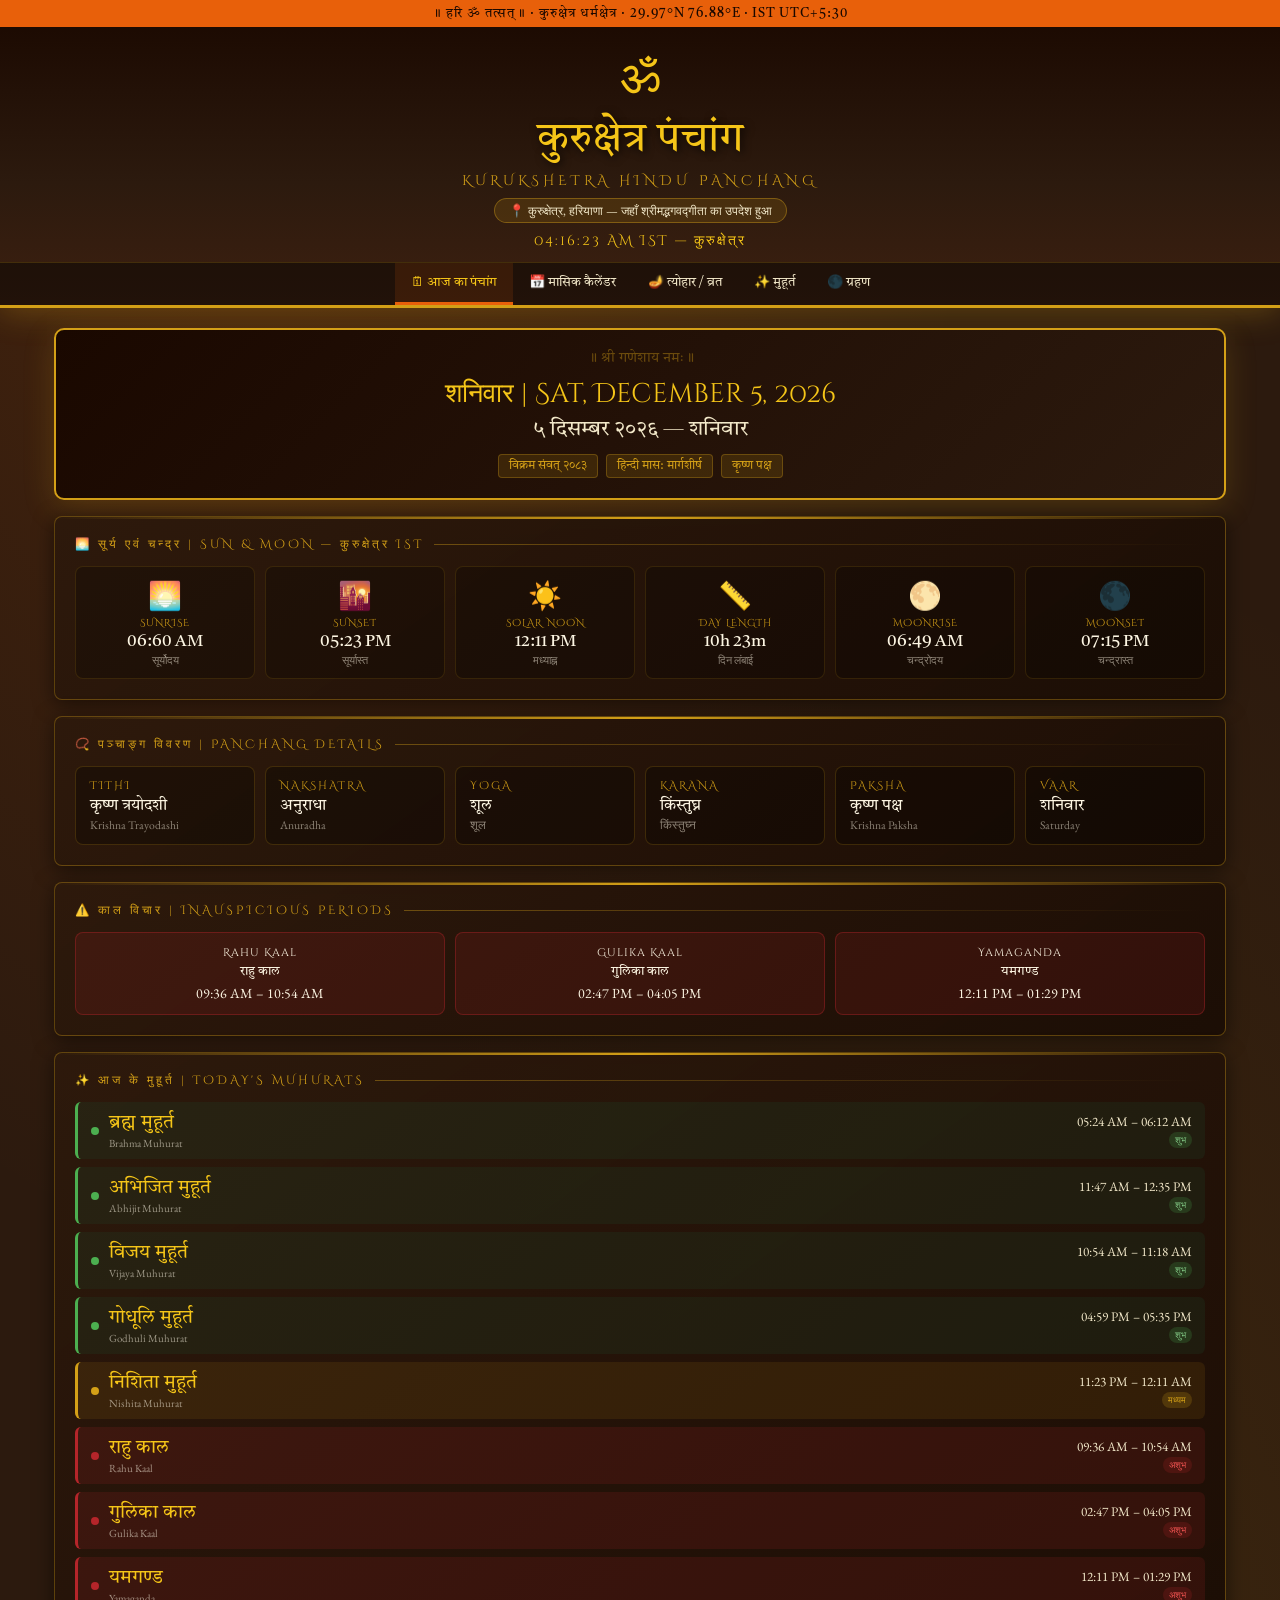
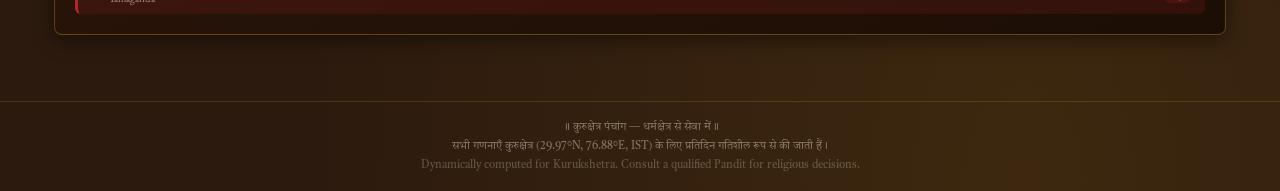
==== commit 377e5d20: "Rename kurukshetra-panchang-4.html to index.html" ====
--- a/index.html
+++ b/index.html
@@ -3,482 +3,554 @@
 <head>
 <meta charset="UTF-8">
 <meta name="viewport" content="width=device-width, initial-scale=1.0">
-<title>कुरुक्षेत्र पंचांग | Kurukshetra Hindu Panchang</title>
+<title>कुरुक्षेत्र पंचांग | Kurukshetra Panchang</title>
 <link href="https://fonts.googleapis.com/css2?family=Tiro+Devanagari+Sanskrit:ital@0;1&family=Cinzel+Decorative:wght@400;700&family=EB+Garamond:ital,wght@0,400;0,600;1,400&display=swap" rel="stylesheet">
 <style>
-:root{--saffron:#E8600A;--gold:#D4A017;--bright-gold:#F5C518;--cream:#FDF6E3;--parchment:#F2E8C9;--dark-brown:#2C1A0E;--red:#B5252A;--pink:#E8748A;}
+:root{
+  --saffron:#E8600A;--gold:#D4A017;--bright-gold:#F5C518;
+  --cream:#FDF6E3;--parchment:#F2E8C9;--dark:#2C1A0E;
+  --red:#B5252A;--pink:#E8748A;
+}
 *{box-sizing:border-box;margin:0;padding:0;}
-body{background-color:var(--dark-brown);background-image:radial-gradient(ellipse at 20% 0%,rgba(232,96,10,.15) 0%,transparent 50%),radial-gradient(ellipse at 80% 100%,rgba(212,160,23,.1) 0%,transparent 50%),url("data:image/svg+xml,%3Csvg width='60' height='60' viewBox='0 0 60 60' xmlns='http://www.w3.org/2000/svg'%3E%3Cg fill='%23D4A017' fill-opacity='0.04'%3E%3Cpath d='M30 0L36 12H48L38 19L42 31L30 24L18 31L22 19L12 12H24Z'/%3E%3C/g%3E%3C/svg%3E");color:var(--cream);font-family:'EB Garamond',serif;min-height:100vh;}
-.site-header{background:linear-gradient(180deg,#1A0800 0%,#2C1A0E 40%,#3D2010 100%);border-bottom:3px solid var(--gold);box-shadow:0 4px 30px rgba(212,160,23,.3);position:relative;overflow:hidden;}
-.site-header::before{content:'';position:absolute;inset:0;background:repeating-linear-gradient(90deg,transparent,transparent 40px,rgba(212,160,23,.03) 40px,rgba(212,160,23,.03) 41px);}
-.top-band{background:var(--saffron);text-align:center;padding:5px;font-family:'Tiro Devanagari Sanskrit',serif;font-size:.82rem;color:#1A0800;letter-spacing:1.5px;}
-.header-main{display:flex;align-items:center;justify-content:center;flex-direction:column;padding:18px 20px 14px;position:relative;z-index:1;}
+body{
+  background:#2C1A0E;
+  background-image:
+    radial-gradient(ellipse at 20% 0%,rgba(232,96,10,.15) 0%,transparent 50%),
+    radial-gradient(ellipse at 80% 100%,rgba(212,160,23,.1) 0%,transparent 50%);
+  color:var(--cream);font-family:'EB Garamond',serif;min-height:100vh;
+}
+/* HEADER */
+.hdr{background:linear-gradient(180deg,#1A0800 0%,#2C1A0E 60%,#3D2010 100%);border-bottom:3px solid var(--gold);box-shadow:0 4px 30px rgba(212,160,23,.3);}
+.topband{background:var(--saffron);text-align:center;padding:5px 10px;font-family:'Tiro Devanagari Sanskrit',serif;font-size:.8rem;color:#1A0800;letter-spacing:1px;}
+.hdrmain{display:flex;flex-direction:column;align-items:center;padding:18px 20px 12px;}
 .om{font-size:3rem;color:var(--bright-gold);animation:glow 3s ease-in-out infinite;}
-@keyframes glow{0%,100%{text-shadow:0 0 20px rgba(245,197,24,.5);}50%{text-shadow:0 0 40px rgba(245,197,24,.9),0 0 80px rgba(232,96,10,.4);}}
-.title-hi{font-family:'Tiro Devanagari Sanskrit',serif;font-size:clamp(1.6rem,4vw,2.6rem);color:var(--bright-gold);text-align:center;margin-top:6px;text-shadow:2px 2px 8px rgba(0,0,0,.8);}
-.title-en{font-family:'Cinzel Decorative',cursive;font-size:clamp(.6rem,1.6vw,.9rem);color:var(--gold);letter-spacing:4px;text-transform:uppercase;margin-top:4px;}
-.loc-tag{display:inline-flex;align-items:center;gap:6px;margin-top:8px;background:rgba(212,160,23,.15);border:1px solid rgba(212,160,23,.4);border-radius:20px;padding:3px 14px;font-size:.78rem;color:var(--parchment);}
-.live-clock{font-family:'Cinzel Decorative',cursive;font-size:.9rem;color:var(--bright-gold);text-align:center;margin-top:8px;letter-spacing:2px;}
-.nav-tabs{display:flex;justify-content:center;background:rgba(0,0,0,.4);border-top:1px solid rgba(212,160,23,.2);flex-wrap:wrap;}
-.nav-tab{padding:10px 18px;cursor:pointer;font-family:'Tiro Devanagari Sanskrit',serif;font-size:.83rem;color:var(--parchment);border:none;background:transparent;transition:all .3s;border-bottom:3px solid transparent;white-space:nowrap;}
-.nav-tab:hover{color:var(--bright-gold);background:rgba(212,160,23,.08);}
-.nav-tab.active{color:var(--bright-gold);border-bottom-color:var(--saffron);background:rgba(232,96,10,.12);}
-.main{max-width:1200px;margin:0 auto;padding:20px 16px 40px;}
-.tab-panel{display:none;}
-.tab-panel.active{display:block;}
-.card{background:linear-gradient(145deg,rgba(45,25,12,.95),rgba(28,14,5,.98));border:1px solid rgba(212,160,23,.35);border-radius:8px;padding:20px;margin-bottom:16px;position:relative;box-shadow:0 4px 20px rgba(0,0,0,.5);}
+@keyframes glow{0%,100%{text-shadow:0 0 20px rgba(245,197,24,.5);}50%{text-shadow:0 0 50px rgba(245,197,24,.9),0 0 90px rgba(232,96,10,.4);}}
+.ttl-hi{font-family:'Tiro Devanagari Sanskrit',serif;font-size:clamp(1.5rem,4vw,2.6rem);color:var(--bright-gold);margin-top:6px;text-shadow:2px 2px 8px rgba(0,0,0,.8);}
+.ttl-en{font-family:'Cinzel Decorative',cursive;font-size:clamp(.6rem,1.5vw,.85rem);color:var(--gold);letter-spacing:4px;text-transform:uppercase;margin-top:4px;}
+.loctag{margin-top:8px;background:rgba(212,160,23,.15);border:1px solid rgba(212,160,23,.4);border-radius:20px;padding:3px 14px;font-size:.78rem;color:var(--parchment);}
+.clk{font-family:'Cinzel Decorative',cursive;font-size:.88rem;color:var(--bright-gold);margin-top:8px;letter-spacing:2px;}
+/* NAV */
+.nav{display:flex;justify-content:center;flex-wrap:wrap;background:rgba(0,0,0,.45);border-top:1px solid rgba(212,160,23,.2);}
+.ntab{
+  padding:11px 16px;cursor:pointer;
+  font-family:'Tiro Devanagari Sanskrit',serif;font-size:.82rem;
+  color:var(--parchment);border:none;background:transparent;
+  border-bottom:3px solid transparent;white-space:nowrap;
+  transition:color .2s,background .2s,border-color .2s;
+}
+.ntab:hover{color:var(--bright-gold);background:rgba(212,160,23,.08);}
+.ntab.on{color:var(--bright-gold);border-bottom-color:var(--saffron);background:rgba(232,96,10,.13);}
+/* PANELS */
+.main{max-width:1200px;margin:0 auto;padding:20px 14px 50px;}
+.panel{display:none;}
+.panel.on{display:block;}
+/* CARD */
+.card{background:linear-gradient(145deg,rgba(45,25,12,.96),rgba(28,14,5,.99));border:1px solid rgba(212,160,23,.35);border-radius:8px;padding:20px;margin-bottom:16px;position:relative;box-shadow:0 4px 20px rgba(0,0,0,.5);}
 .card::before{content:'';position:absolute;top:0;left:0;right:0;height:2px;background:linear-gradient(90deg,transparent,var(--gold),transparent);border-radius:8px 8px 0 0;}
-.ctitle{font-family:'Cinzel Decorative',cursive;font-size:.73rem;color:var(--gold);letter-spacing:3px;text-transform:uppercase;margin-bottom:14px;display:flex;align-items:center;gap:10px;}
+.ctitle{font-family:'Cinzel Decorative',cursive;font-size:.72rem;color:var(--gold);letter-spacing:3px;text-transform:uppercase;margin-bottom:14px;display:flex;align-items:center;gap:10px;}
 .ctitle::after{content:'';flex:1;height:1px;background:linear-gradient(90deg,rgba(212,160,23,.4),transparent);}
-/* Date hero */
-.date-hero{background:linear-gradient(135deg,#1A0800,#2C1A0E);border:2px solid var(--gold);border-radius:10px;padding:20px;text-align:center;box-shadow:0 8px 32px rgba(212,160,23,.2);margin-bottom:16px;}
-.date-hero::before{content:'॥ श्री गणेशाय नमः ॥';display:block;font-family:'Tiro Devanagari Sanskrit',serif;color:rgba(212,160,23,.4);font-size:.85rem;margin-bottom:8px;}
-.date-en{font-family:'Cinzel Decorative',cursive;font-size:clamp(1rem,2.8vw,1.7rem);color:var(--bright-gold);}
-.date-hi{font-family:'Tiro Devanagari Sanskrit',serif;font-size:clamp(.9rem,2.3vw,1.3rem);color:var(--parchment);margin-top:4px;}
-.samvat-row{margin-top:10px;display:flex;justify-content:center;gap:10px;flex-wrap:wrap;}
-.sbadge{background:rgba(212,160,23,.15);border:1px solid rgba(212,160,23,.3);border-radius:4px;padding:3px 11px;font-size:.78rem;color:var(--gold);font-family:'Tiro Devanagari Sanskrit',serif;}
-/* Sun/Moon */
-.sm-grid{display:grid;grid-template-columns:repeat(auto-fit,minmax(130px,1fr));gap:12px;}
-.sm-item{text-align:center;padding:12px;background:rgba(0,0,0,.25);border-radius:8px;border:1px solid rgba(212,160,23,.15);}
-.sm-icon{font-size:1.8rem;margin-bottom:4px;}
-.sm-lbl{font-size:.66rem;color:var(--gold);letter-spacing:1px;font-family:'Cinzel Decorative',cursive;text-transform:uppercase;}
-.sm-val{font-size:1.1rem;color:var(--cream);font-family:'Tiro Devanagari Sanskrit',serif;}
-.sm-sub{font-size:.72rem;color:rgba(253,246,227,.5);}
-/* Panchang 5-grid */
-.p5{display:grid;grid-template-columns:repeat(auto-fit,minmax(155px,1fr));gap:10px;}
+/* DATE HERO */
+.hero{background:linear-gradient(135deg,#1A0800,#2C1A0E);border:2px solid var(--gold);border-radius:10px;padding:20px;text-align:center;margin-bottom:16px;box-shadow:0 8px 32px rgba(212,160,23,.2);}
+.hero::before{content:'॥ श्री गणेशाय नमः ॥';display:block;font-family:'Tiro Devanagari Sanskrit',serif;color:rgba(212,160,23,.4);font-size:.85rem;margin-bottom:8px;}
+.den{font-family:'Cinzel Decorative',cursive;font-size:clamp(1rem,2.8vw,1.7rem);color:var(--bright-gold);}
+.dhi{font-family:'Tiro Devanagari Sanskrit',serif;font-size:clamp(.9rem,2.2vw,1.3rem);color:var(--parchment);margin-top:4px;}
+.srow{margin-top:10px;display:flex;justify-content:center;gap:8px;flex-wrap:wrap;}
+.sbadge{background:rgba(212,160,23,.15);border:1px solid rgba(212,160,23,.3);border-radius:4px;padding:3px 10px;font-size:.77rem;color:var(--gold);font-family:'Tiro Devanagari Sanskrit',serif;}
+/* SUN/MOON */
+.smg{display:grid;grid-template-columns:repeat(auto-fit,minmax(128px,1fr));gap:10px;}
+.smi{text-align:center;padding:11px;background:rgba(0,0,0,.25);border-radius:8px;border:1px solid rgba(212,160,23,.15);}
+.smico{font-size:1.7rem;margin-bottom:3px;}
+.smlbl{font-size:.64rem;color:var(--gold);letter-spacing:1px;font-family:'Cinzel Decorative',cursive;text-transform:uppercase;}
+.smval{font-size:1.05rem;color:var(--cream);font-family:'Tiro Devanagari Sanskrit',serif;}
+.smsub{font-size:.7rem;color:rgba(253,246,227,.5);}
+/* PANCHANG */
+.p5g{display:grid;grid-template-columns:repeat(auto-fit,minmax(150px,1fr));gap:10px;}
 .pi{background:rgba(0,0,0,.3);border:1px solid rgba(212,160,23,.2);border-radius:8px;padding:12px 14px;}
-.pi-lbl{font-size:.68rem;color:var(--gold);letter-spacing:2px;text-transform:uppercase;font-family:'Cinzel Decorative',cursive;margin-bottom:3px;}
-.pi-hi{font-family:'Tiro Devanagari Sanskrit',serif;font-size:1.05rem;color:var(--cream);}
-.pi-en{font-size:.75rem;color:rgba(253,246,227,.5);margin-top:1px;}
-/* Rahu */
-.rahu-grid{display:grid;grid-template-columns:repeat(auto-fit,minmax(150px,1fr));gap:10px;}
+.pilbl{font-size:.66rem;color:var(--gold);letter-spacing:2px;text-transform:uppercase;font-family:'Cinzel Decorative',cursive;margin-bottom:3px;}
+.pihi{font-family:'Tiro Devanagari Sanskrit',serif;font-size:1.02rem;color:var(--cream);}
+.pien{font-size:.73rem;color:rgba(253,246,227,.5);}
+/* RAHU */
+.rg{display:grid;grid-template-columns:repeat(auto-fit,minmax(148px,1fr));gap:10px;}
 .ri{padding:12px;border-radius:8px;text-align:center;border:1px solid;}
-.ri.bad{background:rgba(181,37,42,.15);border-color:rgba(181,37,42,.4);}
-.ri.good{background:rgba(26,74,46,.2);border-color:rgba(46,139,87,.3);}
-.ri-en{font-size:.7rem;letter-spacing:1px;font-family:'Cinzel Decorative',cursive;margin-bottom:3px;}
-.ri-hi{font-family:'Tiro Devanagari Sanskrit',serif;font-size:.85rem;margin-bottom:4px;}
-.ri-time{font-size:.88rem;color:var(--cream);}
-/* Muhurat */
-.mlist{display:flex;flex-direction:column;gap:8px;}
-.mi{display:flex;align-items:center;gap:12px;padding:10px 14px;border-radius:6px;border-left:3px solid;}
-.mi.shubh{background:rgba(26,74,46,.2);border-color:#4CAF50;}
-.mi.ashubh{background:rgba(181,37,42,.15);border-color:var(--red);}
-.mi.medium{background:rgba(212,160,23,.1);border-color:var(--gold);}
+.bad{background:rgba(181,37,42,.15);border-color:rgba(181,37,42,.4);}
+.rien{font-size:.68rem;letter-spacing:1px;font-family:'Cinzel Decorative',cursive;margin-bottom:3px;}
+.rihi{font-family:'Tiro Devanagari Sanskrit',serif;font-size:.83rem;margin-bottom:4px;}
+.ritm{font-size:.87rem;color:var(--cream);}
+/* MUHURATS */
+.ml{display:flex;flex-direction:column;gap:8px;}
+.mit{display:flex;align-items:center;gap:10px;padding:9px 13px;border-radius:6px;border-left:3px solid;}
+.shubh{background:rgba(26,74,46,.2);border-color:#4CAF50;}
+.ashubh{background:rgba(181,37,42,.15);border-color:var(--red);}
+.medium{background:rgba(212,160,23,.1);border-color:var(--gold);}
 .mdot{width:8px;height:8px;border-radius:50%;flex-shrink:0;}
-.mi.shubh .mdot{background:#4CAF50;}.mi.ashubh .mdot{background:var(--red);}.mi.medium .mdot{background:var(--gold);}
-.mname{flex:1;}
-.mn-hi{font-family:'Tiro Devanagari Sanskrit',serif;font-size:.95rem;}
-.mn-en{font-size:.7rem;color:rgba(253,246,227,.55);}
-.mtime{font-size:.84rem;color:var(--parchment);text-align:right;white-space:nowrap;}
-.mbadge{font-size:.6rem;padding:2px 6px;border-radius:10px;display:inline-block;margin-top:2px;}
-/* Calendar */
-.mnav{display:flex;align-items:center;justify-content:space-between;margin-bottom:16px;}
-.mnav-btn{background:rgba(212,160,23,.15);border:1px solid rgba(212,160,23,.4);color:var(--gold);padding:7px 16px;border-radius:4px;cursor:pointer;font-size:1rem;transition:background .2s;}
-.mnav-btn:hover{background:rgba(212,160,23,.3);}
-.mtitle{text-align:center;}
-.mthi{font-family:'Tiro Devanagari Sanskrit',serif;font-size:1.25rem;color:var(--bright-gold);}
-.mten{font-family:'Cinzel Decorative',cursive;font-size:.68rem;color:var(--gold);letter-spacing:2px;}
+.shubh .mdot{background:#4CAF50;}.ashubh .mdot{background:var(--red);}.medium .mdot{background:var(--gold);}
+.mnm{flex:1;}
+.mhi{font-family:'Tiro Devanagari Sanskrit',serif;font-size:.93rem;}
+.men{font-size:.68rem;color:rgba(253,246,227,.55);}
+.mtm{font-size:.82rem;color:var(--parchment);text-align:right;white-space:nowrap;}
+.mbdg{font-size:.58rem;padding:2px 6px;border-radius:10px;display:inline-block;margin-top:2px;}
+/* CALENDAR */
+.mnav{display:flex;align-items:center;justify-content:space-between;margin-bottom:14px;}
+.mbtn{background:rgba(212,160,23,.15);border:1px solid rgba(212,160,23,.4);color:var(--gold);padding:7px 15px;border-radius:4px;cursor:pointer;font-size:.95rem;transition:background .2s;}
+.mbtn:hover{background:rgba(212,160,23,.3);}
+.mttl{text-align:center;}
+.mhi{font-family:'Tiro Devanagari Sanskrit',serif;font-size:1.2rem;color:var(--bright-gold);}
+.men2{font-family:'Cinzel Decorative',cursive;font-size:.65rem;color:var(--gold);letter-spacing:2px;}
 .cal{display:grid;grid-template-columns:repeat(7,1fr);gap:3px;}
-.ch{text-align:center;padding:6px 2px;font-family:'Cinzel Decorative',cursive;font-size:.58rem;color:var(--gold);letter-spacing:1px;}
-.cd{min-height:78px;padding:5px;background:rgba(0,0,0,.3);border:1px solid rgba(212,160,23,.1);border-radius:4px;transition:background .2s;}
-.cd:hover{background:rgba(212,160,23,.1);}
-.cd.today{border:2px solid var(--saffron);background:rgba(232,96,10,.1);}
+.ch{text-align:center;padding:5px 2px;font-family:'Cinzel Decorative',cursive;font-size:.56rem;color:var(--gold);}
+.cd{min-height:76px;padding:5px;background:rgba(0,0,0,.3);border:1px solid rgba(212,160,23,.1);border-radius:4px;}
+.cd.tod{border:2px solid var(--saffron);background:rgba(232,96,10,.1);}
 .cd.om{opacity:.3;}
 .cd.fd{background:rgba(232,96,10,.07);}
-.cd.ed{background:rgba(80,80,180,.1);border-color:rgba(150,150,255,.25);}
-.cden{font-size:.95rem;color:var(--cream);font-weight:600;}
-.cdhi{font-family:'Tiro Devanagari Sanskrit',serif;font-size:.65rem;color:rgba(253,246,227,.4);}
-.ctithi{font-family:'Tiro Devanagari Sanskrit',serif;font-size:.62rem;color:var(--gold);margin-top:1px;}
-.cfest{font-size:.58rem;color:var(--pink);margin-top:1px;line-height:1.25;}
-.celbl{font-size:.54rem;background:rgba(100,100,255,.3);color:#aaaaff;padding:1px 3px;border-radius:3px;display:inline-block;}
-@media(max-width:480px){.cd{min-height:52px;padding:3px;}.ctithi,.cfest{display:none;}}
-/* Festivals */
-.fbar{display:flex;gap:8px;flex-wrap:wrap;margin-bottom:14px;}
-.fbtn{padding:5px 13px;border-radius:20px;border:1px solid rgba(212,160,23,.3);background:transparent;color:var(--parchment);font-size:.76rem;cursor:pointer;font-family:'Tiro Devanagari Sanskrit',serif;transition:all .2s;}
-.fbtn:hover,.fbtn.active{background:rgba(212,160,23,.2);border-color:var(--gold);color:var(--bright-gold);}
-.flist{display:flex;flex-direction:column;gap:8px;}
-.fi{display:grid;grid-template-columns:100px 1fr auto;gap:10px;align-items:start;padding:11px 13px;background:rgba(0,0,0,.25);border:1px solid rgba(212,160,23,.2);border-radius:6px;border-left:3px solid var(--saffron);transition:background .2s;}
+.cd.ecd{background:rgba(80,80,180,.1);border-color:rgba(150,150,255,.2);}
+.cde{font-size:.92rem;color:var(--cream);font-weight:600;}
+.cdh{font-family:'Tiro Devanagari Sanskrit',serif;font-size:.62rem;color:rgba(253,246,227,.4);}
+.cdt{font-family:'Tiro Devanagari Sanskrit',serif;font-size:.6rem;color:var(--gold);}
+.cdf{font-size:.56rem;color:var(--pink);line-height:1.3;margin-top:1px;}
+.cde2{font-size:.52rem;background:rgba(100,100,255,.3);color:#aaaaff;padding:1px 3px;border-radius:3px;}
+@media(max-width:480px){.cd{min-height:50px;padding:3px;}.cdt,.cdf{display:none;}}
+/* FESTIVALS */
+.fbar{display:flex;gap:7px;flex-wrap:wrap;margin-bottom:12px;}
+.fbtn{padding:4px 12px;border-radius:20px;border:1px solid rgba(212,160,23,.3);background:transparent;color:var(--parchment);font-size:.74rem;cursor:pointer;font-family:'Tiro Devanagari Sanskrit',serif;transition:all .2s;}
+.fbtn:hover,.fbtn.on{background:rgba(212,160,23,.2);border-color:var(--gold);color:var(--bright-gold);}
+.fl{display:flex;flex-direction:column;gap:8px;}
+.fi{display:grid;grid-template-columns:96px 1fr auto;gap:8px;align-items:start;padding:10px 12px;background:rgba(0,0,0,.25);border:1px solid rgba(212,160,23,.2);border-radius:6px;border-left:3px solid var(--saffron);}
 .fi:hover{background:rgba(212,160,23,.07);}
-.fi.ec{border-left-color:#7788ff;}
-.fi.vt{border-left-color:var(--pink);}
-.fi.past{opacity:.5;}
-.fi.tf{background:rgba(232,96,10,.1);}
-.fden{font-size:.78rem;color:var(--gold);}
-.fdhi{font-family:'Tiro Devanagari Sanskrit',serif;font-size:.7rem;color:rgba(253,246,227,.55);}
-.fnhi{font-family:'Tiro Devanagari Sanskrit',serif;font-size:.98rem;color:var(--cream);}
-.fnen{font-size:.73rem;color:rgba(253,246,227,.55);}
-.ftim{font-size:.7rem;color:var(--pink);text-align:right;white-space:nowrap;}
-.fb{display:inline-block;font-size:.58rem;padding:2px 6px;border-radius:10px;margin-top:3px;}
-@media(max-width:500px){.fi{grid-template-columns:80px 1fr;}.ftim{display:none;}}
-/* Eclipse */
-.ecard{border-color:rgba(119,136,255,.4) !important;background:linear-gradient(135deg,rgba(20,20,60,.95),rgba(28,14,5,.98)) !important;}
-.ecard::before{background:linear-gradient(90deg,transparent,#7788ff,transparent) !important;}
-.egrid{display:grid;grid-template-columns:repeat(auto-fit,minmax(260px,1fr));gap:16px;}
-.ei{padding:16px;border-radius:8px;border:1px solid rgba(119,136,255,.3);background:rgba(0,0,30,.4);}
-.etype{font-family:'Cinzel Decorative',cursive;font-size:.72rem;color:#aaaaff;letter-spacing:2px;margin-bottom:6px;}
-.enhi{font-family:'Tiro Devanagari Sanskrit',serif;font-size:1.1rem;color:var(--cream);}
-.edate{font-size:.82rem;color:var(--gold);margin-top:3px;}
-.eph{margin-top:10px;display:flex;flex-direction:column;gap:4px;}
-.ep{display:flex;justify-content:space-between;font-size:.76rem;padding:4px 8px;background:rgba(0,0,0,.3);border-radius:4px;}
-.ep-n{color:#aaaaff;}.ep-t{color:var(--cream);}
-.enote{font-size:.68rem;color:rgba(253,246,227,.4);margin-top:8px;font-style:italic;}
-/* Misc */
-.today-banner{background:linear-gradient(135deg,rgba(232,96,10,.12),rgba(212,160,23,.08));border:1px solid rgba(232,96,10,.3);border-radius:8px;padding:9px 14px;margin-bottom:10px;font-family:'Tiro Devanagari Sanskrit',serif;font-size:.88rem;color:var(--parchment);text-align:center;}
-::-webkit-scrollbar{width:6px;}::-webkit-scrollbar-track{background:var(--dark-brown);}::-webkit-scrollbar-thumb{background:var(--gold);border-radius:3px;}
-.fade-in{animation:fadeIn .5s ease forwards;}
-@keyframes fadeIn{from{opacity:0;transform:translateY(8px);}to{opacity:1;transform:translateY(0);}}
-footer{text-align:center;padding:20px;font-size:.72rem;color:rgba(253,246,227,.4);border-top:1px solid rgba(212,160,23,.2);font-family:'Tiro Devanagari Sanskrit',serif;}
+.fi.fec{border-left-color:#7788ff;}
+.fi.fvt{border-left-color:var(--pink);}
+.fi.fpst{opacity:.5;}
+.fi.ftd{background:rgba(232,96,10,.1);}
+.fde{font-size:.76rem;color:var(--gold);}
+.fdh{font-family:'Tiro Devanagari Sanskrit',serif;font-size:.68rem;color:rgba(253,246,227,.5);}
+.ffh{font-family:'Tiro Devanagari Sanskrit',serif;font-size:.96rem;color:var(--cream);}
+.ffe{font-size:.71rem;color:rgba(253,246,227,.5);}
+.fti{font-size:.68rem;color:var(--pink);text-align:right;white-space:nowrap;}
+.fbd{display:inline-block;font-size:.56rem;padding:2px 6px;border-radius:10px;margin-top:3px;}
+@media(max-width:500px){.fi{grid-template-columns:78px 1fr;}.fti{display:none;}}
+/* ECLIPSE */
+.ecrd{border-color:rgba(119,136,255,.4)!important;}
+.ecrd::before{background:linear-gradient(90deg,transparent,#7788ff,transparent)!important;}
+.egrid{display:grid;grid-template-columns:repeat(auto-fit,minmax(255px,1fr));gap:14px;}
+.ei{padding:15px;border-radius:8px;border:1px solid rgba(119,136,255,.3);background:rgba(0,0,30,.4);}
+.ety{font-family:'Cinzel Decorative',cursive;font-size:.7rem;color:#aaaaff;letter-spacing:2px;margin-bottom:5px;}
+.enhi{font-family:'Tiro Devanagari Sanskrit',serif;font-size:1.05rem;color:var(--cream);}
+.edtxt{font-size:.8rem;color:var(--gold);margin-top:3px;}
+.eph{margin-top:9px;display:flex;flex-direction:column;gap:3px;}
+.ep{display:flex;justify-content:space-between;font-size:.74rem;padding:4px 7px;background:rgba(0,0,0,.3);border-radius:4px;}
+.epn{color:#aaaaff;}.ept{color:var(--cream);}
+.enote{font-size:.66rem;color:rgba(253,246,227,.4);margin-top:7px;font-style:italic;}
+/* TODAY BANNER */
+.tbanner{background:linear-gradient(135deg,rgba(232,96,10,.12),rgba(212,160,23,.08));border:1px solid rgba(232,96,10,.3);border-radius:8px;padding:9px 14px;margin-bottom:10px;font-family:'Tiro Devanagari Sanskrit',serif;font-size:.87rem;color:var(--parchment);text-align:center;}
+/* SCROLLBAR */
+::-webkit-scrollbar{width:5px;}::-webkit-scrollbar-track{background:var(--dark);}::-webkit-scrollbar-thumb{background:var(--gold);border-radius:3px;}
+footer{text-align:center;padding:18px;font-size:.7rem;color:rgba(253,246,227,.4);border-top:1px solid rgba(212,160,23,.2);font-family:'Tiro Devanagari Sanskrit',serif;}
 </style>
 </head>
 <body>
 
-<header class="site-header">
-  <div class="top-band">॥ हरि ॐ तत्सत् ॥ &nbsp;·&nbsp; कुरुक्षेत्र धर्मक्षेत्र &nbsp;·&nbsp; अक्षांश 29.97°N | देशांतर 76.88°E | IST UTC+5:30</div>
-  <div class="header-main">
+<div class="hdr">
+  <div class="topband">॥ हरि ॐ तत्सत् ॥ · कुरुक्षेत्र धर्मक्षेत्र · 29.97°N 76.88°E · IST UTC+5:30</div>
+  <div class="hdrmain">
     <div class="om">ॐ</div>
-    <div class="title-hi">कुरुक्षेत्र पंचांग</div>
-    <div class="title-en">Kurukshetra Hindu Panchang</div>
-    <div class="loc-tag">📍 कुरुक्षेत्र, हरियाणा — जहाँ श्रीमद्भगवद्गीता का उपदेश हुआ</div>
-    <div class="live-clock" id="liveClock">--:--:-- IST</div>
+    <div class="ttl-hi">कुरुक्षेत्र पंचांग</div>
+    <div class="ttl-en">Kurukshetra Hindu Panchang</div>
+    <div class="loctag">📍 कुरुक्षेत्र, हरियाणा — जहाँ श्रीमद्भगवद्गीता का उपदेश हुआ</div>
+    <div class="clk" id="clk">--:--:-- IST</div>
   </div>
-  <nav class="nav-tabs" id="navTabs">
-    <button class="nav-tab active" data-tab="panchang">🗓 आज का पंचांग</button>
-    <button class="nav-tab" data-tab="calendar">📅 मासिक कैलेंडर</button>
-    <button class="nav-tab" data-tab="festivals">🪔 त्योहार / व्रत</button>
-    <button class="nav-tab" data-tab="muhurat">✨ मुहूर्त</button>
-    <button class="nav-tab" data-tab="eclipse">🌑 ग्रहण</button>
+  <nav class="nav">
+    <button class="ntab on"  onclick="showTab('panchang',this)">🗓 आज का पंचांग</button>
+    <button class="ntab"     onclick="showTab('calendar',this)">📅 मासिक कैलेंडर</button>
+    <button class="ntab"     onclick="showTab('festivals',this)">🪔 त्योहार / व्रत</button>
+    <button class="ntab"     onclick="showTab('muhurat',this)">✨ मुहूर्त</button>
+    <button class="ntab"     onclick="showTab('eclipse',this)">🌑 ग्रहण</button>
   </nav>
-</header>
-
-<main class="main">
-
-  <!-- ═══ PANCHANG ═══ -->
-  <section class="tab-panel active" id="tab-panchang">
-    <div class="date-hero fade-in" id="dateHero"></div>
-    <div class="card fade-in"><div class="ctitle">🌅 सूर्य एवं चन्द्र | Sun &amp; Moon — कुरुक्षेत्र IST</div><div class="sm-grid" id="smGrid"></div></div>
-    <div class="card fade-in"><div class="ctitle">📿 पञ्चाङ्ग विवरण | Panchang Details</div><div class="p5" id="p5Grid"></div></div>
-    <div class="card fade-in"><div class="ctitle">⚠️ काल विचार | Inauspicious Periods</div><div class="rahu-grid" id="rahuGrid1"></div></div>
-    <div class="card fade-in"><div class="ctitle">✨ आज के मुहूर्त | Today's Muhurats</div><div class="mlist" id="mlist1"></div></div>
-  </section>
-
-  <!-- ═══ CALENDAR ═══ -->
-  <section class="tab-panel" id="tab-calendar">
+</div>
+
+<div class="main">
+
+  <!-- PANCHANG -->
+  <div class="panel on" id="P-panchang">
+    <div class="hero" id="dateHero"></div>
+    <div class="card"><div class="ctitle">🌅 सूर्य एवं चन्द्र | Sun &amp; Moon — कुरुक्षेत्र IST</div><div class="smg" id="smGrid"></div></div>
+    <div class="card"><div class="ctitle">📿 पञ्चाङ्ग विवरण | Panchang Details</div><div class="p5g" id="p5Grid"></div></div>
+    <div class="card"><div class="ctitle">⚠️ काल विचार | Inauspicious Periods</div><div class="rg" id="rg1"></div></div>
+    <div class="card"><div class="ctitle">✨ आज के मुहूर्त | Today's Muhurats</div><div class="ml" id="ml1"></div></div>
+  </div>
+
+  <!-- CALENDAR -->
+  <div class="panel" id="P-calendar">
     <div class="card">
       <div class="mnav">
-        <button class="mnav-btn" id="btnPrev">◀ पूर्व</button>
-        <div class="mtitle"><div class="mthi" id="calHi"></div><div class="mten" id="calEn"></div></div>
-        <button class="mnav-btn" id="btnNext">आगे ▶</button>
+        <button class="mbtn" onclick="calNav(-1)">◀ पूर्व</button>
+        <div class="mttl"><div class="mhi" id="calHi"></div><div class="men2" id="calEn"></div></div>
+        <button class="mbtn" onclick="calNav(1)">आगे ▶</button>
       </div>
       <div class="cal" id="calGrid"></div>
-      <div style="display:flex;gap:14px;margin-top:12px;flex-wrap:wrap;font-size:.7rem;color:rgba(253,246,227,.6);">
-        <span>🟠 आज</span><span style="color:var(--pink)">● त्योहार</span>
-        <span style="color:#aaaaff">● ग्रहण</span><span style="color:var(--gold)">🙏 एकादशी</span>
+      <div style="display:flex;gap:12px;margin-top:11px;flex-wrap:wrap;font-size:.68rem;color:rgba(253,246,227,.55);">
+        <span>🟠 आज</span><span style="color:var(--pink)">● त्योहार</span><span style="color:#aaaaff">● ग्रहण</span><span style="color:var(--gold)">🙏 एकादशी</span>
       </div>
     </div>
-  </section>
-
-  <!-- ═══ FESTIVALS ═══ -->
-  <section class="tab-panel" id="tab-festivals">
+  </div>
+
+  <!-- FESTIVALS -->
+  <div class="panel" id="P-festivals">
     <div class="card">
       <div class="ctitle">🪔 2025–2026 त्योहार एवं व्रत | Festivals &amp; Vrats</div>
-      <div class="fbar" id="fbar">
-        <button class="fbtn active" data-filter="all">सभी | All</button>
-        <button class="fbtn" data-filter="festival">त्योहार</button>
-        <button class="fbtn" data-filter="vrat">व्रत</button>
-        <button class="fbtn" data-filter="ekadashi">एकादशी</button>
-        <button class="fbtn" data-filter="eclipse">ग्रहण</button>
+      <div class="fbar">
+        <button class="fbtn on"  onclick="filterFest('all',this)">सभी | All</button>
+        <button class="fbtn"     onclick="filterFest('festival',this)">त्योहार</button>
+        <button class="fbtn"     onclick="filterFest('vrat',this)">व्रत</button>
+        <button class="fbtn"     onclick="filterFest('ekadashi',this)">एकादशी</button>
+        <button class="fbtn"     onclick="filterFest('eclipse',this)">ग्रहण</button>
       </div>
-      <div class="flist" id="flist"></div>
+      <div class="fl" id="flist"></div>
     </div>
-  </section>
-
-  <!-- ═══ MUHURAT ═══ -->
-  <section class="tab-panel" id="tab-muhurat">
-    <div class="card"><div class="ctitle">✨ शुभ मुहूर्त | Auspicious Timings</div><div class="today-banner" id="mBanner"></div><div class="mlist" id="mlist2"></div></div>
-    <div class="card"><div class="ctitle">🚫 अशुभ काल | Inauspicious Periods</div><div class="rahu-grid" id="rahuGrid2"></div></div>
+  </div>
+
+  <!-- MUHURAT -->
+  <div class="panel" id="P-muhurat">
+    <div class="card">
+      <div class="ctitle">✨ शुभ मुहूर्त | Auspicious Timings</div>
+      <div class="tbanner" id="mBanner"></div>
+      <div class="ml" id="ml2"></div>
+    </div>
+    <div class="card"><div class="ctitle">🚫 अशुभ काल | Inauspicious Periods</div><div class="rg" id="rg2"></div></div>
     <div class="card"><div class="ctitle">📖 मुहूर्त मार्गदर्शिका | Guide</div>
       <div style="font-family:'Tiro Devanagari Sanskrit',serif;line-height:2;font-size:.9rem;color:var(--parchment);">
         <p><span style="color:var(--bright-gold)">ब्रह्म मुहूर्त</span> — सूर्योदय से ९६ मिनट पूर्व। ध्यान, पूजा, अध्ययन हेतु सर्वोत्तम।</p>
-        <p style="margin-top:6px"><span style="color:var(--bright-gold)">अभिजित मुहूर्त</span> — मध्याह्न के आसपास ४८ मिनट। विवाह, गृहप्रवेश, यात्रा हेतु श्रेष्ठ।</p>
-        <p style="margin-top:6px"><span style="color:var(--bright-gold)">विजय मुहूर्त</span> — अभिजित के पश्चात्। नए कार्य प्रारम्भ हेतु शुभ।</p>
-        <p style="margin-top:6px"><span style="color:var(--bright-gold)">गोधूलि मुहूर्त</span> — सूर्यास्त के समय। विवाह एवं शुभ कार्यों हेतु उत्तम।</p>
-        <p style="margin-top:6px"><span style="color:var(--pink)">राहु काल / गुलिका / यमगण्ड</span> — इन कालों में शुभ कार्य वर्जित।</p>
+        <p style="margin-top:5px"><span style="color:var(--bright-gold)">अभिजित मुहूर्त</span> — मध्याह्न के निकट ४८ मिनट। विवाह, गृहप्रवेश, यात्रा हेतु श्रेष्ठ।</p>
+        <p style="margin-top:5px"><span style="color:var(--bright-gold)">विजय मुहूर्त</span> — दिन के तीसरे भाग में। नए कार्य प्रारम्भ हेतु शुभ।</p>
+        <p style="margin-top:5px"><span style="color:var(--bright-gold)">गोधूलि मुहूर्त</span> — सूर्यास्त के समय। विवाह एवं शुभ कार्यों हेतु उत्तम।</p>
+        <p style="margin-top:5px"><span style="color:var(--pink)">राहु काल / गुलिका / यमगण्ड</span> — इन कालों में शुभ कार्य वर्जित हैं।</p>
       </div>
     </div>
-  </section>
-
-  <!-- ═══ ECLIPSE ═══ -->
-  <section class="tab-panel" id="tab-eclipse">
-    <div class="card ecard"><div class="ctitle" style="color:#aaaaff">🌑 2025–2026 ग्रहण | Eclipses (कुरुक्षेत्र IST)</div><div class="egrid" id="eGrid"></div></div>
-    <div class="card" style="margin-top:16px"><div class="ctitle">📖 ग्रहण नियम | Eclipse Guidelines</div>
+  </div>
+
+  <!-- ECLIPSE -->
+  <div class="panel" id="P-eclipse">
+    <div class="card ecrd">
+      <div class="ctitle" style="color:#aaaaff">🌑 2025–2026 ग्रहण | Eclipses — कुरुक्षेत्र IST</div>
+      <div class="egrid" id="eGrid"></div>
+    </div>
+    <div class="card"><div class="ctitle">📖 ग्रहण नियम | Eclipse Guidelines</div>
       <div style="font-family:'Tiro Devanagari Sanskrit',serif;line-height:2;font-size:.9rem;color:var(--parchment);">
-        <p>• <span style="color:var(--bright-gold)">सूर्य ग्रहण</span> — सूतक काल: ग्रहण से 12 घंटे पूर्व प्रारम्भ।</p>
-        <p>• <span style="color:var(--bright-gold)">चंद्र ग्रहण</span> — सूतक काल: ग्रहण से 9 घंटे पूर्व प्रारम्भ।</p>
-        <p>• ग्रहण काल में पूजा-पाठ, जप एवं ध्यान करें।</p>
-        <p>• ग्रहण समाप्ति के बाद <span style="color:var(--bright-gold)">स्नान एवं दान</span> अवश्य करें।</p>
+        <p>• <span style="color:var(--bright-gold)">सूर्य ग्रहण</span> — सूतक: ग्रहण से 12 घंटे पूर्व। <span style="color:var(--bright-gold)">चंद्र ग्रहण</span> — सूतक: 9 घंटे पूर्व।</p>
+        <p>• ग्रहण काल में पूजा-पाठ एवं मंत्र जप करें।</p>
+        <p>• ग्रहण समाप्ति के बाद <span style="color:var(--bright-gold)">स्नान एवं दान</span> करें।</p>
         <p>• गर्भवती महिलाएं ग्रहण न देखें।</p>
         <p>• कुरुक्षेत्र में <span style="color:var(--gold)">ब्रह्मसर</span> एवं <span style="color:var(--gold)">सन्निहित सरोवर</span> में ग्रहण स्नान का विशेष पुण्य।</p>
       </div>
     </div>
-  </section>
-
-</main>
+  </div>
+
+</div>
 
 <footer>
   <div>॥ कुरुक्षेत्र पंचांग — धर्मक्षेत्र से सेवा में ॥</div>
-  <div style="margin-top:4px">सभी गणनाएँ कुरुक्षेत्र (29.97°N, 76.88°E) के लिए IST में गतिशील रूप से की जाती हैं।</div>
-  <div style="margin-top:4px;color:rgba(253,246,227,.28)">Dynamically computed for Kurukshetra. Consult a qualified Pandit for religious decisions.</div>
+  <div style="margin-top:4px">सभी गणनाएँ कुरुक्षेत्र (29.97°N, 76.88°E, IST) के लिए प्रतिदिन गतिशील रूप से की जाती हैं।</div>
+  <div style="margin-top:4px;color:rgba(253,246,227,.25)">Dynamically computed for Kurukshetra. Consult a qualified Pandit for religious decisions.</div>
 </footer>
 
 <script>
-'use strict';
-/* ── CONSTANTS ── */
-const LAT=29.9695,LON=76.8783,IST=5.5;
-const HIM=['जनवरी','फरवरी','मार्च','अप्रैल','मई','जून','जुलाई','अगस्त','सितम्बर','अक्टूबर','नवम्बर','दिसम्बर'];
-const ENM=['January','February','March','April','May','June','July','August','September','October','November','December'];
-const WDS=['रवि','सोम','मंगल','बुध','गुरु','शुक्र','शनि'];
-const WDE=['Sun','Mon','Tue','Wed','Thu','Fri','Sat'];
-const WDF=['रविवार','सोमवार','मंगलवार','बुधवार','गुरुवार','शुक्रवार','शनिवार'];
-const HMN=['चैत्र','वैशाख','ज्येष्ठ','आषाढ़','श्रावण','भाद्रपद','आश्विन','कार्तिक','मार्गशीर्ष','पौष','माघ','फाल्गुन'];
-const THI=['प्रतिपदा','द्वितीया','तृतीया','चतुर्थी','पञ्चमी','षष्ठी','सप्तमी','अष्टमी','नवमी','दशमी','एकादशी','द्वादशी','त्रयोदशी','चतुर्दशी','पूर्णिमा'];
-const TEN=['Pratipada','Dvitiya','Tritiya','Chaturthi','Panchami','Shashthi','Saptami','Ashtami','Navami','Dashami','Ekadashi','Dwadashi','Trayodashi','Chaturdashi','Purnima'];
-const NKH=['अश्विनी','भरणी','कृत्तिका','रोहिणी','मृगशिरा','आर्द्रा','पुनर्वसु','पुष्य','आश्लेषा','मघा','पू.फाल्गुनी','उ.फाल्गुनी','हस्त','चित्रा','स्वाति','विशाखा','अनुराधा','ज्येष्ठा','मूल','पू.आषाढ़ा','उ.आषाढ़ा','श्रवण','धनिष्ठा','शतभिषा','पू.भाद्रपद','उ.भाद्रपद','रेवती'];
-const NKE=['Ashwini','Bharani','Krittika','Rohini','Mrigashira','Ardra','Punarvasu','Pushya','Ashlesha','Magha','Purva Phalguni','Uttara Phalguni','Hasta','Chitra','Swati','Vishakha','Anuradha','Jyeshtha','Mula','Purva Ashadha','Uttara Ashadha','Shravana','Dhanishtha','Shatabhisha','Purva Bhadrapada','Uttara Bhadrapada','Revati'];
-const YOG=['विष्कम्भ','प्रीति','आयुष्मान','सौभाग्य','शोभन','अतिगण्ड','सुकर्म','धृति','शूल','गण्ड','वृद्धि','ध्रुव','व्याघात','हर्षण','वज्र','सिद्धि','व्यतीपात','वरीयान','परिघ','शिव','सिद्ध','साध्य','शुभ','शुक्ल','ब्रह्म','इन्द्र','वैधृति'];
-const KAR=['बव','बालव','कौलव','तैतिल','गर','वणिज','विष्टि','शकुनि','चतुष्पाद','नाग','किंस्तुघ्न'];
-const HN=['०','१','२','३','४','५','६','७','८','९'];
-const RAHU_I=[8,2,7,5,6,4,3],GULI_I=[6,5,4,3,2,1,7],YAMA_I=[4,3,2,1,7,6,5];
-
-/* ── HELPERS ── */
-function hi(n){return String(n).replace(/[0-9]/g,d=>HN[d]);}
-function r2d(r){return r*180/Math.PI;}
-function d2r(d){return d*Math.PI/180;}
-
-// minutes-from-midnight → "HH:MM AM/PM"
-function fmt(m){
-  m=((m%1440)+1440)%1440;
-  const h24=Math.floor(m/60),mn=Math.round(m%60);
-  const ap=h24<12?'AM':'PM',h12=h24%12||12;
-  return `${String(h12).padStart(2,'0')}:${String(mn).padStart(2,'0')} ${ap}`;
-}
-
-/* ── JULIAN DAY ── */
-function JD(date){
-  const Y=date.getFullYear(),M=date.getMonth()+1,D=date.getDate();
-  const UT=date.getHours()+date.getMinutes()/60+date.getSeconds()/3600;
-  let y=Y,m=M;if(m<=2){y--;m+=12;}
-  const A=Math.floor(y/100),B=2-A+Math.floor(A/4);
-  return Math.floor(365.25*(y+4716))+Math.floor(30.6001*(m+1))+D+UT/24+B-1524.5;
-}
-
-/* ── SUN LONGITUDE ── */
-function sunLon(jd){
-  const n=jd-2451545,L=(280.460+0.9856474*n)%360;
-  const g=d2r((357.528+0.9856003*n)%360);
-  return (L+1.915*Math.sin(g)+0.020*Math.sin(2*g)+360)%360;
-}
-
-/* ── MOON LONGITUDE ── */
-function moonLon(jd){
-  const n=jd-2451545,L=(218.316+13.176396*n)%360;
-  const M=d2r((134.963+13.064993*n)%360),F=d2r((93.272+13.229350*n)%360);
-  return (L+6.289*Math.sin(M)-1.274*Math.sin(2*F-M)+0.658*Math.sin(2*F)+360)%360;
-}
-
-/* ── SUNRISE / SUNSET for Kurukshetra → IST minutes ── */
-function sunTimes(date){
-  const jd=JD(new Date(date.getFullYear(),date.getMonth(),date.getDate(),12,0,0));
-  const n=jd-2451545;
-  const L0=(280.46646+0.9850397*n)%360;
-  const M=d2r((357.52911+0.98560028*n)%360);
-  const C=(1.914602-0.004817*n/365.25/1000-0.000014*(n/365.25/1000)**2)*Math.sin(M)
-          +0.019993*Math.sin(2*M)+0.000289*Math.sin(3*M);
-  const sL=(L0+C+360)%360;
-  const eps=23.439-0.0000004*n;
-  const eR=d2r(eps),lR=d2r(sL);
-  const decl=Math.asin(Math.sin(eR)*Math.sin(lR));
-  // Equation of time
-  const y2=Math.tan(d2r(eps/2))**2,L0r=d2r(L0);
-  const eqT=4*r2d(y2*Math.sin(2*L0r)-2*0.016708*Math.sin(M)+4*0.016708*y2*Math.sin(M)*Math.cos(2*L0r)-0.5*y2*y2*Math.sin(4*L0r)-1.25*0.016708**2*Math.sin(2*M));
-  // Solar noon (UT minutes)
-  const noonUT=720-4*LON-eqT;
-  // Hour angle
-  const latR=d2r(LAT);
-  const cosHA=(Math.cos(d2r(90.833))-Math.sin(latR)*Math.sin(decl))/(Math.cos(latR)*Math.cos(decl));
-  if(Math.abs(cosHA)>1)return null;
-  const HA=r2d(Math.acos(cosHA));
-  // Convert to IST (add 330 min)
-  return{
-    sunrise:noonUT-4*HA+IST*60,
-    sunset :noonUT+4*HA+IST*60,
-    noon   :noonUT      +IST*60
+/* ══════════════════════════════════════════
+   TAB SWITCHING — direct global function, onclick
+   ══════════════════════════════════════════ */
+function showTab(name, btn) {
+  // hide all panels
+  var panels = document.querySelectorAll('.panel');
+  for (var i = 0; i < panels.length; i++) panels[i].classList.remove('on');
+  // remove active from all tabs
+  var tabs = document.querySelectorAll('.ntab');
+  for (var i = 0; i < tabs.length; i++) tabs[i].classList.remove('on');
+  // show chosen panel and mark tab active
+  document.getElementById('P-' + name).classList.add('on');
+  btn.classList.add('on');
+}
+
+/* ══════════════════════════════════════════
+   CONSTANTS
+   ══════════════════════════════════════════ */
+var LAT = 29.9695, LON = 76.8783, IST_H = 5.5;
+
+var HIM = ['जनवरी','फरवरी','मार्च','अप्रैल','मई','जून','जुलाई','अगस्त','सितम्बर','अक्टूबर','नवम्बर','दिसम्बर'];
+var ENM = ['January','February','March','April','May','June','July','August','September','October','November','December'];
+var WDS = ['रवि','सोम','मंगल','बुध','गुरु','शुक्र','शनि'];
+var WDE = ['Sun','Mon','Tue','Wed','Thu','Fri','Sat'];
+var WDF = ['रविवार','सोमवार','मंगलवार','बुधवार','गुरुवार','शुक्रवार','शनिवार'];
+var HMN = ['चैत्र','वैशाख','ज्येष्ठ','आषाढ़','श्रावण','भाद्रपद','आश्विन','कार्तिक','मार्गशीर्ष','पौष','माघ','फाल्गुन'];
+var THI = ['प्रतिपदा','द्वितीया','तृतीया','चतुर्थी','पञ्चमी','षष्ठी','सप्तमी','अष्टमी','नवमी','दशमी','एकादशी','द्वादशी','त्रयोदशी','चतुर्दशी','पूर्णिमा'];
+var TEN = ['Pratipada','Dvitiya','Tritiya','Chaturthi','Panchami','Shashthi','Saptami','Ashtami','Navami','Dashami','Ekadashi','Dwadashi','Trayodashi','Chaturdashi','Purnima'];
+var NKH = ['अश्विनी','भरणी','कृत्तिका','रोहिणी','मृगशिरा','आर्द्रा','पुनर्वसु','पुष्य','आश्लेषा','मघा','पू.फाल्गुनी','उ.फाल्गुनी','हस्त','चित्रा','स्वाति','विशाखा','अनुराधा','ज्येष्ठा','मूल','पू.आषाढ़ा','उ.आषाढ़ा','श्रवण','धनिष्ठा','शतभिषा','पू.भाद्रपद','उ.भाद्रपद','रेवती'];
+var NKE = ['Ashwini','Bharani','Krittika','Rohini','Mrigashira','Ardra','Punarvasu','Pushya','Ashlesha','Magha','Purva Phalguni','Uttara Phalguni','Hasta','Chitra','Swati','Vishakha','Anuradha','Jyeshtha','Mula','Purva Ashadha','Uttara Ashadha','Shravana','Dhanishtha','Shatabhisha','Purva Bhadrapada','Uttara Bhadrapada','Revati'];
+var YOG = ['विष्कम्भ','प्रीति','आयुष्मान','सौभाग्य','शोभन','अतिगण्ड','सुकर्म','धृति','शूल','गण्ड','वृद्धि','ध्रुव','व्याघात','हर्षण','वज्र','सिद्धि','व्यतीपात','वरीयान','परिघ','शिव','सिद्ध','साध्य','शुभ','शुक्ल','ब्रह्म','इन्द्र','वैधृति'];
+var KAR = ['बव','बालव','कौलव','तैतिल','गर','वणिज','विष्टि','शकुनि','चतुष्पाद','नाग','किंस्तुघ्न'];
+var HN  = ['०','१','२','३','४','५','६','७','८','९'];
+var RAHU_I   = [8,2,7,5,6,4,3];
+var GULIKA_I = [6,5,4,3,2,1,7];
+var YAMA_I   = [4,3,2,1,7,6,5];
+
+/* ══════════════════════════════════════════
+   HELPERS
+   ══════════════════════════════════════════ */
+function h(n){ return String(n).replace(/[0-9]/g, function(d){ return HN[+d]; }); }
+function d2r(x){ return x * Math.PI / 180; }
+function r2d(x){ return x * 180 / Math.PI; }
+
+function fmt(m) {
+  m = ((m % 1440) + 1440) % 1440;
+  var h24 = Math.floor(m / 60), mn = Math.round(m % 60);
+  var ap = h24 < 12 ? 'AM' : 'PM', h12 = h24 % 12 || 12;
+  return (h12 < 10 ? '0' : '') + h12 + ':' + (mn < 10 ? '0' : '') + mn + ' ' + ap;
+}
+
+/* ══════════════════════════════════════════
+   JULIAN DAY
+   ══════════════════════════════════════════ */
+function JD(date) {
+  var Y = date.getFullYear(), M = date.getMonth() + 1, D = date.getDate();
+  var UT = date.getHours() + date.getMinutes() / 60 + date.getSeconds() / 3600;
+  var y = Y, m = M;
+  if (m <= 2) { y--; m += 12; }
+  var A = Math.floor(y / 100), B = 2 - A + Math.floor(A / 4);
+  return Math.floor(365.25 * (y + 4716)) + Math.floor(30.6001 * (m + 1)) + D + UT / 24 + B - 1524.5;
+}
+
+/* ══════════════════════════════════════════
+   SUN LONGITUDE
+   ══════════════════════════════════════════ */
+function sunLon(jd) {
+  var n = jd - 2451545, L = (280.460 + 0.9856474 * n) % 360;
+  var g = d2r((357.528 + 0.9856003 * n) % 360);
+  return (L + 1.915 * Math.sin(g) + 0.020 * Math.sin(2 * g) + 360) % 360;
+}
+
+/* ══════════════════════════════════════════
+   MOON LONGITUDE
+   ══════════════════════════════════════════ */
+function moonLon(jd) {
+  var n = jd - 2451545, L = (218.316 + 13.176396 * n) % 360;
+  var M = d2r((134.963 + 13.064993 * n) % 360);
+  var F = d2r((93.272  + 13.229350 * n) % 360);
+  return (L + 6.289 * Math.sin(M) - 1.274 * Math.sin(2 * F - M) + 0.658 * Math.sin(2 * F) + 360) % 360;
+}
+
+/* ══════════════════════════════════════════
+   SUNRISE / SUNSET for Kurukshetra → IST minutes
+   ══════════════════════════════════════════ */
+function sunTimes(date) {
+  var jd = JD(new Date(date.getFullYear(), date.getMonth(), date.getDate(), 12, 0, 0));
+  var n = jd - 2451545;
+  var L0 = (280.46646 + 0.9850397 * n) % 360;
+  var M  = d2r((357.52911 + 0.98560028 * n) % 360);
+  var C  = (1.914602 - 0.004817 * (n / 36525) - 0.000014 * Math.pow(n / 36525, 2)) * Math.sin(M)
+           + 0.019993 * Math.sin(2 * M) + 0.000289 * Math.sin(3 * M);
+  var sL = (L0 + C + 360) % 360;
+  var eps = 23.439 - 0.0000004 * n;
+  var decl = Math.asin(Math.sin(d2r(eps)) * Math.sin(d2r(sL)));
+  var y2  = Math.pow(Math.tan(d2r(eps / 2)), 2);
+  var L0r = d2r(L0);
+  var eqT = 4 * r2d(
+    y2 * Math.sin(2 * L0r)
+    - 2 * 0.016708 * Math.sin(M)
+    + 4 * 0.016708 * y2 * Math.sin(M) * Math.cos(2 * L0r)
+    - 0.5 * y2 * y2 * Math.sin(4 * L0r)
+    - 1.25 * 0.016708 * 0.016708 * Math.sin(2 * M)
+  );
+  var noonUT = 720 - 4 * LON - eqT;
+  var latR   = d2r(LAT);
+  var cosHA  = (Math.cos(d2r(90.833)) - Math.sin(latR) * Math.sin(decl)) / (Math.cos(latR) * Math.cos(decl));
+  if (Math.abs(cosHA) > 1) return { sunrise: 360, sunset: 1080, noon: 720 };
+  var HA = r2d(Math.acos(cosHA));
+  return {
+    sunrise: noonUT - 4 * HA + IST_H * 60,
+    sunset:  noonUT + 4 * HA + IST_H * 60,
+    noon:    noonUT           + IST_H * 60
   };
 }
 
-/* ── MOONRISE (approximate, IST minutes) ── */
-function moonrise(date){
-  const jd=JD(new Date(date.getFullYear(),date.getMonth(),date.getDate(),0,0,0));
-  const elapsed=jd-2451545;
-  // Moon rises ~50 min later each day; at J2000 new moon it rose ~06:00 IST at KU
-  return ((6*60 + (elapsed*(24*60)/29.53)) % (24*60) + 24*60) % (24*60);
-}
-
-/* ── KAALA TIMINGS ── */
-function kaalTimings(date,sr,ss){
-  const dow=date.getDay(),day=ss-sr,part=day/8;
-  const sl=idx=>({start:sr+(idx-1)*part,end:sr+idx*part});
-  return{
-    rahu   :sl(RAHU_I[dow]),gulika:sl(GULI_I[dow]),yama:sl(YAMA_I[dow]),
-    abhijit:{start:sr+day/2-24,end:sr+day/2+24},
-    brahma :{start:sr-96,end:sr-48},
-    vijaya :{start:sr+3*part,end:sr+3*part+24},
-    godhuli:{start:ss-24,end:ss+12},
-    nishita:{start:ss+360,end:ss+408}
+/* ══════════════════════════════════════════
+   MOONRISE (approximate IST minutes)
+   ══════════════════════════════════════════ */
+function moonrise(date) {
+  var jd = JD(new Date(date.getFullYear(), date.getMonth(), date.getDate(), 0, 0, 0));
+  var elapsed = jd - 2451545;
+  return ((6 * 60 + (elapsed * (24 * 60) / 29.53)) % (24 * 60) + 24 * 60) % (24 * 60);
+}
+
+/* ══════════════════════════════════════════
+   KAALA TIMINGS
+   ══════════════════════════════════════════ */
+function kaalTimings(date, sr, ss) {
+  var dow  = date.getDay();
+  var day  = ss - sr;
+  var part = day / 8;
+  function sl(idx) { return { start: sr + (idx - 1) * part, end: sr + idx * part }; }
+  return {
+    rahu:    sl(RAHU_I[dow]),
+    gulika:  sl(GULIKA_I[dow]),
+    yama:    sl(YAMA_I[dow]),
+    abhijit: { start: sr + day / 2 - 24, end: sr + day / 2 + 24 },
+    brahma:  { start: sr - 96, end: sr - 48 },
+    vijaya:  { start: sr + 3 * part, end: sr + 3 * part + 24 },
+    godhuli: { start: ss - 24, end: ss + 12 },
+    nishita: { start: ss + 360, end: ss + 408 }
   };
 }
 
-/* ── PANCHANG ELEMENTS ── */
-function getTithi(jd){
-  const diff=(moonLon(jd)-sunLon(jd)+360)%360;
-  const t=Math.floor(diff/12);
-  const paksha=t<15?'शुक्ल':'कृष्ण',tNum=t<15?t:t-15;
-  const nameHi=t===29?'अमावस्या':THI[Math.min(tNum,14)];
-  const nameEn=t===29?'Amavasya':TEN[Math.min(tNum,14)];
-  return{paksha,tNum,nameHi,nameEn};
-}
-function getNakshatra(jd){const i=Math.floor(moonLon(jd)/(360/27))%27;return{hi:NKH[i],en:NKE[i]};}
-function getYoga(jd){const i=Math.floor((sunLon(jd)+moonLon(jd))%360/(360/27))%27;return{hi:YOG[i]};}
-function getKarana(jd){return{hi:KAR[Math.floor((moonLon(jd)-sunLon(jd)+360)%360/6)%11]};}
-function getVS(d){return d.getFullYear()+(d.getMonth()>=3?57:56);}
-function getHM(d){return HMN[(d.getMonth()+9)%12];}
-
-/* ── TODAY COMPUTE ── */
-const TODAY=new Date();
-const TJD=JD(TODAY);
-const SUNTM=sunTimes(TODAY);
-const TITHI=getTithi(TJD);
-const NAKSH=getNakshatra(TJD);
-const YOGA=getYoga(TJD);
-const KARAN=getKarana(TJD);
-const KAAL=kaalTimings(TODAY,SUNTM.sunrise,SUNTM.sunset);
-const MOONR=moonrise(TODAY);
-
-/* ── RENDER DATE HERO ── */
-function renderDate(){
-  const vs=getVS(TODAY),hm=getHM(TODAY),dow=TODAY.getDay();
-  document.getElementById('dateHero').innerHTML=`
-    <div class="date-en">${WDF[dow]} | ${WDE[dow]}, ${ENM[TODAY.getMonth()]} ${TODAY.getDate()}, ${TODAY.getFullYear()}</div>
-    <div class="date-hi">${hi(TODAY.getDate())} ${HIM[TODAY.getMonth()]} ${hi(TODAY.getFullYear())} — ${WDF[dow]}</div>
-    <div class="samvat-row">
-      <span class="sbadge">विक्रम संवत् ${hi(vs)}</span>
-      <span class="sbadge">हिन्दी मास: ${hm}</span>
-      <span class="sbadge">${TITHI.paksha} पक्ष</span>
-    </div>`;
-}
-
-/* ── RENDER SUN/MOON ── */
-function renderSunMoon(){
-  const dayLen=SUNTM.sunset-SUNTM.sunrise;
-  const items=[
-    {ico:'🌅',en:'SUNRISE',  hi:'सूर्योदय',  v:fmt(SUNTM.sunrise)},
-    {ico:'🌇',en:'SUNSET',   hi:'सूर्यास्त',  v:fmt(SUNTM.sunset)},
-    {ico:'☀️',en:'SOLAR NOON',hi:'मध्याह्न',  v:fmt(SUNTM.noon)},
-    {ico:'📏',en:'DAY LENGTH',hi:'दिन लंबाई', v:`${Math.floor(dayLen/60)}h ${Math.round(dayLen%60)}m`},
-    {ico:'🌕',en:'MOONRISE', hi:'चन्द्रोदय',  v:fmt(MOONR)},
-    {ico:'🌑',en:'MOONSET',  hi:'चन्द्रास्त',  v:fmt(MOONR+746)},
+/* ══════════════════════════════════════════
+   PANCHANG
+   ══════════════════════════════════════════ */
+function getTithi(jd) {
+  var diff = (moonLon(jd) - sunLon(jd) + 360) % 360;
+  var t = Math.floor(diff / 12);
+  var paksha = t < 15 ? 'शुक्ल' : 'कृष्ण';
+  var tNum = t < 15 ? t : t - 15;
+  var nhi = t === 29 ? 'अमावस्या' : THI[Math.min(tNum, 14)];
+  var nen = t === 29 ? 'Amavasya'  : TEN[Math.min(tNum, 14)];
+  return { paksha: paksha, nhi: nhi, nen: nen };
+}
+function getNaksh(jd)  { var i = Math.floor(moonLon(jd) / (360/27)) % 27; return { hi: NKH[i], en: NKE[i] }; }
+function getYoga(jd)   { var i = Math.floor((sunLon(jd) + moonLon(jd)) % 360 / (360/27)) % 27; return YOG[i]; }
+function getKaran(jd)  { return KAR[Math.floor((moonLon(jd) - sunLon(jd) + 360) % 360 / 6) % 11]; }
+function getVS(d)      { return d.getFullYear() + (d.getMonth() >= 3 ? 57 : 56); }
+function getHM(d)      { return HMN[(d.getMonth() + 9) % 12]; }
+
+/* ══════════════════════════════════════════
+   COMPUTE TODAY
+   ══════════════════════════════════════════ */
+var TODAY = new Date();
+var TJD   = JD(TODAY);
+var SUNTM = sunTimes(TODAY);
+var TITHI = getTithi(TJD);
+var NAKSH = getNaksh(TJD);
+var YOGA  = getYoga(TJD);
+var KARAN = getKaran(TJD);
+var KAAL  = kaalTimings(TODAY, SUNTM.sunrise, SUNTM.sunset);
+var MOONR = moonrise(TODAY);
+
+/* ══════════════════════════════════════════
+   RENDER FUNCTIONS
+   ══════════════════════════════════════════ */
+function renderDate() {
+  var vs = getVS(TODAY), hm = getHM(TODAY), dow = TODAY.getDay();
+  document.getElementById('dateHero').innerHTML =
+    '<div class="den">' + WDF[dow] + ' | ' + WDE[dow] + ', ' + ENM[TODAY.getMonth()] + ' ' + TODAY.getDate() + ', ' + TODAY.getFullYear() + '</div>' +
+    '<div class="dhi">' + h(TODAY.getDate()) + ' ' + HIM[TODAY.getMonth()] + ' ' + h(TODAY.getFullYear()) + ' — ' + WDF[dow] + '</div>' +
+    '<div class="srow">' +
+      '<span class="sbadge">विक्रम संवत् ' + h(vs) + '</span>' +
+      '<span class="sbadge">हिन्दी मास: ' + hm + '</span>' +
+      '<span class="sbadge">' + TITHI.paksha + ' पक्ष</span>' +
+    '</div>';
+}
+
+function renderSunMoon() {
+  var dayLen = SUNTM.sunset - SUNTM.sunrise;
+  var items = [
+    { ico:'🌅', en:'SUNRISE',   hi:'सूर्योदय',   v: fmt(SUNTM.sunrise) },
+    { ico:'🌇', en:'SUNSET',    hi:'सूर्यास्त',   v: fmt(SUNTM.sunset) },
+    { ico:'☀️', en:'SOLAR NOON',hi:'मध्याह्न',    v: fmt(SUNTM.noon) },
+    { ico:'📏', en:'DAY LENGTH',hi:'दिन लंबाई',   v: Math.floor(dayLen/60) + 'h ' + Math.round(dayLen%60) + 'm' },
+    { ico:'🌕', en:'MOONRISE',  hi:'चन्द्रोदय',   v: fmt(MOONR) },
+    { ico:'🌑', en:'MOONSET',   hi:'चन्द्रास्त',   v: fmt(MOONR + 746) }
   ];
-  document.getElementById('smGrid').innerHTML=items.map(i=>`
-    <div class="sm-item"><div class="sm-icon">${i.ico}</div>
-    <div class="sm-lbl">${i.en}</div><div class="sm-val">${i.v}</div>
-    <div class="sm-sub">${i.hi}</div></div>`).join('');
-}
-
-/* ── RENDER PANCHANG 5 ── */
-function renderPanchang(){
-  const rows=[
-    {lbl:'TITHI',     hi2:TITHI.paksha+' '+TITHI.nameHi, en2:(TITHI.paksha==='शुक्ल'?'Shukla':'Krishna')+' '+TITHI.nameEn},
-    {lbl:'NAKSHATRA', hi2:NAKSH.hi, en2:NAKSH.en},
-    {lbl:'YOGA',      hi2:YOGA.hi,  en2:YOGA.hi},
-    {lbl:'KARANA',    hi2:KARAN.hi, en2:KARAN.hi},
-    {lbl:'PAKSHA',    hi2:TITHI.paksha+' पक्ष', en2:TITHI.paksha==='शुक्ल'?'Shukla Paksha':'Krishna Paksha'},
-    {lbl:'VAAR',      hi2:WDF[TODAY.getDay()], en2:['Sunday','Monday','Tuesday','Wednesday','Thursday','Friday','Saturday'][TODAY.getDay()]},
+  var html = '';
+  for (var i = 0; i < items.length; i++) {
+    var x = items[i];
+    html += '<div class="smi"><div class="smico">' + x.ico + '</div><div class="smlbl">' + x.en + '</div><div class="smval">' + x.v + '</div><div class="smsub">' + x.hi + '</div></div>';
+  }
+  document.getElementById('smGrid').innerHTML = html;
+}
+
+function renderPanchang() {
+  var rows = [
+    { lbl:'TITHI',     hi2: TITHI.paksha + ' ' + TITHI.nhi, en2: (TITHI.paksha === 'शुक्ल' ? 'Shukla' : 'Krishna') + ' ' + TITHI.nen },
+    { lbl:'NAKSHATRA', hi2: NAKSH.hi,  en2: NAKSH.en },
+    { lbl:'YOGA',      hi2: YOGA,      en2: YOGA },
+    { lbl:'KARANA',    hi2: KARAN,     en2: KARAN },
+    { lbl:'PAKSHA',    hi2: TITHI.paksha + ' पक्ष', en2: TITHI.paksha === 'शुक्ल' ? 'Shukla Paksha' : 'Krishna Paksha' },
+    { lbl:'VAAR',      hi2: WDF[TODAY.getDay()], en2: ['Sunday','Monday','Tuesday','Wednesday','Thursday','Friday','Saturday'][TODAY.getDay()] }
   ];
-  document.getElementById('p5Grid').innerHTML=rows.map(r=>`
-    <div class="pi"><div class="pi-lbl">${r.lbl}</div>
-    <div class="pi-hi">${r.hi2}</div><div class="pi-en">${r.en2}</div></div>`).join('');
-}
-
-/* ── RENDER RAHU GRID ── */
-function renderRahuGrid(id){
-  const p=[
-    {en:'Rahu Kaal',  hi:'राहु काल',   t:KAAL.rahu,   c:'bad'},
-    {en:'Gulika Kaal',hi:'गुलिका काल', t:KAAL.gulika, c:'bad'},
-    {en:'Yamaganda',  hi:'यमगण्ड',     t:KAAL.yama,   c:'bad'},
+  var html = '';
+  for (var i = 0; i < rows.length; i++) {
+    html += '<div class="pi"><div class="pilbl">' + rows[i].lbl + '</div><div class="pihi">' + rows[i].hi2 + '</div><div class="pien">' + rows[i].en2 + '</div></div>';
+  }
+  document.getElementById('p5Grid').innerHTML = html;
+}
+
+function renderRahuGrid(id) {
+  var p = [
+    { en:'Rahu Kaal',   hi:'राहु काल',   t: KAAL.rahu },
+    { en:'Gulika Kaal', hi:'गुलिका काल', t: KAAL.gulika },
+    { en:'Yamaganda',   hi:'यमगण्ड',     t: KAAL.yama }
   ];
-  document.getElementById(id).innerHTML=p.map(x=>`
-    <div class="ri ${x.c}"><div class="ri-en">${x.en}</div>
-    <div class="ri-hi">${x.hi}</div>
-    <div class="ri-time">${fmt(x.t.start)} – ${fmt(x.t.end)}</div></div>`).join('');
-}
-
-/* ── RENDER MUHURAT ── */
-function muhuratData(){
-  return[
-    {hi:'ब्रह्म मुहूर्त',  en:'Brahma Muhurat',  t:KAAL.brahma,  type:'shubh'},
-    {hi:'अभिजित मुहूर्त', en:'Abhijit Muhurat', t:KAAL.abhijit, type:'shubh'},
-    {hi:'विजय मुहूर्त',   en:'Vijaya Muhurat',  t:KAAL.vijaya,  type:'shubh'},
-    {hi:'गोधूलि मुहूर्त', en:'Godhuli Muhurat', t:KAAL.godhuli, type:'shubh'},
-    {hi:'निशिता मुहूर्त', en:'Nishita Muhurat', t:KAAL.nishita, type:'medium'},
-    {hi:'राहु काल',        en:'Rahu Kaal',       t:KAAL.rahu,    type:'ashubh'},
-    {hi:'गुलिका काल',      en:'Gulika Kaal',     t:KAAL.gulika,  type:'ashubh'},
-    {hi:'यमगण्ड',          en:'Yamaganda',       t:KAAL.yama,    type:'ashubh'},
+  var html = '';
+  for (var i = 0; i < p.length; i++) {
+    html += '<div class="ri bad"><div class="rien">' + p[i].en + '</div><div class="rihi">' + p[i].hi + '</div><div class="ritm">' + fmt(p[i].t.start) + ' – ' + fmt(p[i].t.end) + '</div></div>';
+  }
+  document.getElementById(id).innerHTML = html;
+}
+
+function renderMuhurats(id) {
+  var data = [
+    { hi:'ब्रह्म मुहूर्त',  en:'Brahma Muhurat',  t: KAAL.brahma,  type:'shubh' },
+    { hi:'अभिजित मुहूर्त', en:'Abhijit Muhurat', t: KAAL.abhijit, type:'shubh' },
+    { hi:'विजय मुहूर्त',   en:'Vijaya Muhurat',  t: KAAL.vijaya,  type:'shubh' },
+    { hi:'गोधूलि मुहूर्त', en:'Godhuli Muhurat', t: KAAL.godhuli, type:'shubh' },
+    { hi:'निशिता मुहूर्त', en:'Nishita Muhurat', t: KAAL.nishita, type:'medium' },
+    { hi:'राहु काल',        en:'Rahu Kaal',        t: KAAL.rahu,    type:'ashubh' },
+    { hi:'गुलिका काल',      en:'Gulika Kaal',      t: KAAL.gulika,  type:'ashubh' },
+    { hi:'यमगण्ड',          en:'Yamaganda',        t: KAAL.yama,    type:'ashubh' }
   ];
-}
-function renderMuhurats(id){
-  const bmap={shubh:{bg:'rgba(76,175,80,.2)',cl:'#81C784',lbl:'शुभ'},ashubh:{bg:'rgba(181,37,42,.2)',cl:'#EF5350',lbl:'अशुभ'},medium:{bg:'rgba(212,160,23,.2)',cl:'var(--gold)',lbl:'मध्यम'}};
-  document.getElementById(id).innerHTML=muhuratData().map(m=>{
-    const b=bmap[m.type];
-    return`<div class="mi ${m.type}"><div class="mdot"></div>
-    <div class="mname"><div class="mn-hi">${m.hi}</div><div class="mn-en">${m.en}</div></div>
-    <div class="mtime"><div>${fmt(m.t.start)} – ${fmt(m.t.end)}</div>
-    <div class="mbadge" style="background:${b.bg};color:${b.cl}">${b.lbl}</div></div></div>`;
-  }).join('');
-}
-
-/* ── FESTIVALS DATA ── */
-const FDATA=[
-  {d:new Date(2025,0,13),hi:'लोहड़ी',en:'Lohri',type:'festival',s:'शाम',e:'रात'},
-  {d:new Date(2025,0,14),hi:'मकर संक्रान्ति',en:'Makar Sankranti',type:'festival',s:'07:15',e:'09:30'},
-  {d:new Date(2025,0,29),hi:'मौनी अमावस्या',en:'Mauni Amavasya',type:'vrat',s:'सूर्योदय',e:'सूर्यास्त'},
-  {d:new Date(2025,1,2), hi:'वसन्त पञ्चमी',en:'Vasant Panchami',type:'festival',s:'07:00',e:'12:34'},
-  {d:new Date(2025,1,12),hi:'महा शिवरात्रि',en:'Maha Shivaratri',type:'festival',s:'रात 12:00',e:'06:00'},
-  {d:new Date(2025,2,13),hi:'होलिका दहन',en:'Holika Dahan',type:'festival',s:'20:06',e:'22:30'},
-  {d:new Date(2025,2,14),hi:'होली',en:'Holi',type:'festival',s:'07:00',e:'दोपहर'},
-  {d:new Date(2025,2,30),hi:'राम नवमी',en:'Ram Navami',type:'festival',s:'11:08',e:'13:36'},
-  {d:new Date(2025,3,6), hi:'हनुमान जयन्ती',en:'Hanuman Jayanti',type:'festival',s:'सूर्योदय',e:'12:00'},
-  {d:new Date(2025,3,13),hi:'बैसाखी',en:'Baisakhi',type:'festival',s:'07:00',e:'20:00'},
-  {d:new Date(2025,4,12),hi:'बुद्ध पूर्णिमा',en:'Buddha Purnima',type:'festival',s:'सूर्योदय',e:'सूर्यास्त'},
-  {d:new Date(2025,6,6), hi:'गुरु पूर्णिमा',en:'Guru Purnima',type:'festival',s:'सूर्योदय',e:'सूर्यास्त'},
-  {d:new Date(2025,7,16),hi:'रक्षा बन्धन',en:'Raksha Bandhan',type:'festival',s:'05:51',e:'17:34'},
-  {d:new Date(2025,7,22),hi:'जन्माष्टमी',en:'Janmashtami',type:'festival',s:'रात 00:00',e:'04:00'},
-  {d:new Date(2025,8,2), hi:'हरतालिका तीज',en:'Hartalika Teej',type:'vrat',s:'05:00',e:'20:00'},
-  {d:new Date(2025,8,3), hi:'गणेश चतुर्थी',en:'Ganesh Chaturthi',type:'festival',s:'11:03',e:'13:34'},
-  {d:new Date(2025,9,2), hi:'नवरात्रि प्रारम्भ',en:'Navratri Begins',type:'festival',s:'06:00',e:''},
-  {d:new Date(2025,9,8), hi:'दुर्गा अष्टमी',en:'Durga Ashtami',type:'festival',s:'05:30',e:'20:00'},
-  {d:new Date(2025,9,9), hi:'महानवमी',en:'Maha Navami',type:'festival',s:'06:00',e:'14:30'},
-  {d:new Date(2025,9,10),hi:'विजयादशमी / दशहरा',en:'Dussehra',type:'festival',s:'14:02',e:'18:00'},
-  {d:new Date(2025,9,20),hi:'शरद पूर्णिमा',en:'Sharad Purnima',type:'festival',s:'चन्द्रोदय',e:'रात 12:00'},
-  {d:new Date(2025,9,28),hi:'करवा चौथ',en:'Karva Chauth',type:'vrat',s:'06:00',e:'चन्द्र दर्शन'},
-  {d:new Date(2025,10,1),hi:'धनतेरस',en:'Dhanteras',type:'festival',s:'18:31',e:'20:12'},
-  {d:new Date(2025,10,3),hi:'दीपावली',en:'Diwali',type:'festival',s:'18:45',e:'20:30'},
-  {d:new Date(2025,10,5),hi:'भाई दूज',en:'Bhai Dooj',type:'festival',s:'13:00',e:'15:00'},
-  {d:new Date(2025,10,7),hi:'छठ पूजा (सायं अर्घ्य)',en:'Chhath Puja Sunset Arghya',type:'festival',s:'17:30',e:'18:00'},
-  {d:new Date(2025,10,8),hi:'छठ पूजा (प्रातः अर्घ्य)',en:'Chhath Puja Sunrise Arghya',type:'festival',s:'06:25',e:'07:00'},
-  {d:new Date(2026,0,13),hi:'लोहड़ी',en:'Lohri 2026',type:'festival',s:'शाम',e:'रात'},
-  {d:new Date(2026,0,14),hi:'मकर संक्रान्ति',en:'Makar Sankranti 2026',type:'festival',s:'07:20',e:'09:40'},
-  {d:new Date(2026,1,17),hi:'महा शिवरात्रि',en:'Maha Shivaratri 2026',type:'festival',s:'रात 00:30',e:'05:30'},
-  {d:new Date(2026,2,4), hi:'होली',en:'Holi 2026',type:'festival',s:'07:00',e:'दोपहर'},
-  {d:new Date(2026,2,19),hi:'राम नवमी',en:'Ram Navami 2026',type:'festival',s:'11:00',e:'13:30'},
+  var bmap = {
+    shubh:  { bg:'rgba(76,175,80,.2)',  cl:'#81C784', lbl:'शुभ' },
+    ashubh: { bg:'rgba(181,37,42,.2)',  cl:'#EF5350', lbl:'अशुभ' },
+    medium: { bg:'rgba(212,160,23,.2)', cl:'var(--gold)', lbl:'मध्यम' }
+  };
+  var html = '';
+  for (var i = 0; i < data.length; i++) {
+    var m = data[i], b = bmap[m.type];
+    html += '<div class="mit ' + m.type + '"><div class="mdot"></div>' +
+      '<div class="mnm"><div class="mhi">' + m.hi + '</div><div class="men">' + m.en + '</div></div>' +
+      '<div class="mtm"><div>' + fmt(m.t.start) + ' – ' + fmt(m.t.end) + '</div>' +
+      '<div class="mbdg" style="background:' + b.bg + ';color:' + b.cl + '">' + b.lbl + '</div></div></div>';
+  }
+  document.getElementById(id).innerHTML = html;
+}
+
+/* ══════════════════════════════════════════
+   FESTIVALS DATA
+   ══════════════════════════════════════════ */
+var FDATA = [
+  {d:new Date(2025,0,13), hi:'लोहड़ी',en:'Lohri',type:'festival',s:'शाम',e:'रात'},
+  {d:new Date(2025,0,14), hi:'मकर संक्रान्ति',en:'Makar Sankranti',type:'festival',s:'07:15',e:'09:30'},
+  {d:new Date(2025,0,29), hi:'मौनी अमावस्या',en:'Mauni Amavasya',type:'vrat',s:'सूर्योदय',e:'सूर्यास्त'},
+  {d:new Date(2025,1,2),  hi:'वसन्त पञ्चमी',en:'Vasant Panchami',type:'festival',s:'07:00',e:'12:34'},
+  {d:new Date(2025,1,12), hi:'महा शिवरात्रि',en:'Maha Shivaratri',type:'festival',s:'रात 12:00',e:'06:00'},
+  {d:new Date(2025,2,13), hi:'होलिका दहन',en:'Holika Dahan',type:'festival',s:'20:06',e:'22:30'},
+  {d:new Date(2025,2,14), hi:'होली',en:'Holi',type:'festival',s:'07:00',e:'दोपहर'},
+  {d:new Date(2025,2,30), hi:'राम नवमी',en:'Ram Navami',type:'festival',s:'11:08',e:'13:36'},
+  {d:new Date(2025,3,6),  hi:'हनुमान जयन्ती',en:'Hanuman Jayanti',type:'festival',s:'सूर्योदय',e:'12:00'},
+  {d:new Date(2025,3,13), hi:'बैसाखी',en:'Baisakhi',type:'festival',s:'07:00',e:'20:00'},
+  {d:new Date(2025,4,12), hi:'बुद्ध पूर्णिमा',en:'Buddha Purnima',type:'festival',s:'सूर्योदय',e:'सूर्यास्त'},
+  {d:new Date(2025,6,6),  hi:'गुरु पूर्णिमा',en:'Guru Purnima',type:'festival',s:'सूर्योदय',e:'सूर्यास्त'},
+  {d:new Date(2025,7,16), hi:'रक्षा बन्धन',en:'Raksha Bandhan',type:'festival',s:'05:51',e:'17:34'},
+  {d:new Date(2025,7,22), hi:'जन्माष्टमी',en:'Janmashtami',type:'festival',s:'रात 00:00',e:'04:00'},
+  {d:new Date(2025,8,2),  hi:'हरतालिका तीज',en:'Hartalika Teej',type:'vrat',s:'05:00',e:'20:00'},
+  {d:new Date(2025,8,3),  hi:'गणेश चतुर्थी',en:'Ganesh Chaturthi',type:'festival',s:'11:03',e:'13:34'},
+  {d:new Date(2025,9,2),  hi:'नवरात्रि प्रारम्भ',en:'Navratri Begins',type:'festival',s:'06:00',e:''},
+  {d:new Date(2025,9,8),  hi:'दुर्गा अष्टमी',en:'Durga Ashtami',type:'festival',s:'05:30',e:'20:00'},
+  {d:new Date(2025,9,9),  hi:'महानवमी',en:'Maha Navami',type:'festival',s:'06:00',e:'14:30'},
+  {d:new Date(2025,9,10), hi:'विजयादशमी / दशहरा',en:'Dussehra',type:'festival',s:'14:02',e:'18:00'},
+  {d:new Date(2025,9,20), hi:'शरद पूर्णिमा',en:'Sharad Purnima',type:'festival',s:'चन्द्रोदय',e:'रात 12:00'},
+  {d:new Date(2025,9,28), hi:'करवा चौथ',en:'Karva Chauth',type:'vrat',s:'06:00',e:'चन्द्र दर्शन'},
+  {d:new Date(2025,10,1), hi:'धनतेरस',en:'Dhanteras',type:'festival',s:'18:31',e:'20:12'},
+  {d:new Date(2025,10,3), hi:'दीपावली',en:'Diwali',type:'festival',s:'18:45',e:'20:30'},
+  {d:new Date(2025,10,5), hi:'भाई दूज',en:'Bhai Dooj',type:'festival',s:'13:00',e:'15:00'},
+  {d:new Date(2025,10,7), hi:'छठ पूजा (सायं अर्घ्य)',en:'Chhath Puja Sunset Arghya',type:'festival',s:'17:30',e:'18:00'},
+  {d:new Date(2025,10,8), hi:'छठ पूजा (प्रातः अर्घ्य)',en:'Chhath Puja Sunrise Arghya',type:'festival',s:'06:25',e:'07:00'},
+  {d:new Date(2026,0,14), hi:'मकर संक्रान्ति',en:'Makar Sankranti 2026',type:'festival',s:'07:20',e:'09:40'},
+  {d:new Date(2026,1,17), hi:'महा शिवरात्रि',en:'Maha Shivaratri 2026',type:'festival',s:'रात 00:30',e:'05:30'},
+  {d:new Date(2026,2,4),  hi:'होली',en:'Holi 2026',type:'festival',s:'07:00',e:'दोपहर'},
   // Ekadashis
   {d:new Date(2025,0,10), hi:'षट्तिला एकादशी',en:'Shattila Ekadashi',type:'ekadashi',s:'सूर्योदय',e:'सूर्यास्त'},
   {d:new Date(2025,0,25), hi:'जया एकादशी',en:'Jaya Ekadashi',type:'ekadashi',s:'सूर्योदय',e:'सूर्यास्त'},
@@ -504,157 +576,201 @@
   {d:new Date(2025,10,17),hi:'मोक्षदा एकादशी',en:'Mokshada Ekadashi',type:'ekadashi',s:'सूर्योदय',e:'सूर्यास्त'},
   {d:new Date(2025,11,5), hi:'गीता जयन्ती',en:'Gita Jayanti',type:'ekadashi',s:'सूर्योदय',e:'सूर्यास्त'},
   // Eclipses
-  {d:new Date(2025,2,13),hi:'पूर्ण चन्द्रग्रहण',en:'Total Lunar Eclipse',type:'eclipse',s:'15:57',e:'20:00',note:'कुरुक्षेत्र में आंशिक दृश्य | सूतक: 06:57'},
-  {d:new Date(2025,8,7), hi:'पूर्ण चन्द्रग्रहण',en:'Total Lunar Eclipse',type:'eclipse',s:'21:58',e:'02:24',note:'कुरुक्षेत्र में पूर्ण दृश्य | सूतक: 12:58'},
-  {d:new Date(2026,1,17),hi:'वलयाकार सूर्यग्रहण',en:'Annular Solar Eclipse',type:'eclipse',s:'10:42',e:'14:18',note:'कुरुक्षेत्र में आंशिक दृश्य | सूतक: रात 22:42'},
-  {d:new Date(2026,7,12),hi:'पूर्ण सूर्यग्रहण',en:'Total Solar Eclipse',type:'eclipse',s:'16:34',e:'20:10',note:'कुरुक्षेत्र में आंशिक दृश्य | सूतक: 04:34'},
+  {d:new Date(2025,2,13), hi:'पूर्ण चन्द्रग्रहण',en:'Total Lunar Eclipse',type:'eclipse',s:'15:57',e:'20:00',note:'कुरुक्षेत्र में आंशिक दृश्य | सूतक: 06:57'},
+  {d:new Date(2025,8,7),  hi:'पूर्ण चन्द्रग्रहण',en:'Total Lunar Eclipse',type:'eclipse',s:'21:58',e:'02:24',note:'कुरुक्षेत्र में पूर्ण दृश्य | सूतक: 12:58'},
+  {d:new Date(2026,1,17), hi:'वलयाकार सूर्यग्रहण',en:'Annular Solar Eclipse',type:'eclipse',s:'10:42',e:'14:18',note:'कुरुक्षेत्र में आंशिक दृश्य | सूतक: रात 22:42'},
+  {d:new Date(2026,7,12), hi:'पूर्ण सूर्यग्रहण',en:'Total Solar Eclipse',type:'eclipse',s:'16:34',e:'20:10',note:'कुरुक्षेत्र में आंशिक दृश्य | सूतक: 04:34'}
 ];
 
-/* ── FESTIVAL RENDER ── */
-let fFilter='all';
-function renderFestivals(){
-  const now=new Date();now.setHours(0,0,0,0);
-  let data=fFilter==='all'?FDATA:FDATA.filter(f=>f.type===fFilter);
-  data=[...data].sort((a,b)=>a.d-b.d);
-  const bmap={festival:['#FFB347','rgba(232,96,10,.25)','त्योहार'],vrat:['var(--pink)','rgba(232,116,138,.2)','व्रत'],ekadashi:['var(--pink)','rgba(232,116,138,.2)','एकादशी'],eclipse:['#aaaaff','rgba(100,100,255,.2)','ग्रहण']};
-  document.getElementById('flist').innerHTML=data.map(f=>{
-    const past=f.d<now&&f.d.toDateString()!==now.toDateString();
-    const isToday=f.d.toDateString()===now.toDateString();
-    const tc=f.type==='eclipse'?' ec':f.type==='vrat'||f.type==='ekadashi'?' vt':'';
-    const bm=bmap[f.type]||bmap.festival;
-    const timing=f.s&&f.e?`${f.s} – ${f.e}`:f.s||'';
-    const dStr=`${f.d.getDate()} ${ENM[f.d.getMonth()]} ${f.d.getFullYear()}`;
-    return`<div class="fi${tc}${past?' past':''}${isToday?' tf':''}">
-      <div><div class="fden">${dStr}</div><div class="fdhi">${hi(f.d.getDate())} ${HIM[f.d.getMonth()]}</div>
-      <span class="fb" style="background:${bm[1]};color:${bm[0]}">${bm[2]}</span></div>
-      <div><div class="fnhi">${f.hi}</div><div class="fnen">${f.en}</div>
-      ${f.note?`<div style="font-size:.67rem;color:rgba(253,246,227,.4);margin-top:2px">${f.note}</div>`:''}</div>
-      <div class="ftim">${timing}</div>
-    </div>`;
-  }).join('');
-}
-
-/* ── ECLIPSES ── */
-function addH(s,h){
-  const m=s.match(/(\d{1,2}):(\d{2})/);if(!m)return s;
-  let hh=parseInt(m[1])+Math.floor(h),mm=parseInt(m[2])+Math.round((h%1)*60);
-  if(mm>=60){hh++;mm-=60;}
-  return`${String(hh).padStart(2,'0')}:${String(mm).padStart(2,'0')}`;
-}
-function renderEclipses(){
-  const ec=FDATA.filter(f=>f.type==='eclipse');
-  document.getElementById('eGrid').innerHTML=ec.map(e=>{
-    const sol=e.en.includes('Solar');
-    const ph=sol?[
-      {n:'सूतक प्रारम्भ | Sutak',t:'12 घंटे पूर्व'},
-      {n:'पहला स्पर्श | First Contact',t:e.s},
-      {n:'वलय / पूर्णता | Maximum',t:addH(e.s,1.5)},
-      {n:'अंतिम स्पर्श | Last Contact',t:e.e},
-      {n:'स्नान-दान | After Eclipse',t:e.e+' के बाद'},
-    ]:[
-      {n:'सूतक प्रारम्भ | Sutak',t:'9 घंटे पूर्व'},
-      {n:'उपच्छाया प्रारम्भ | P1',t:e.s},
-      {n:'पूर्ण ग्रास | Totality',t:addH(e.s,1)},
-      {n:'मोक्ष / समाप्ति | P4',t:e.e},
-      {n:'स्नान-दान | After Eclipse',t:e.e+' के बाद'},
+var festFilter = 'all';
+
+function filterFest(type, btn) {
+  festFilter = type;
+  var btns = document.querySelectorAll('.fbtn');
+  for (var i = 0; i < btns.length; i++) btns[i].classList.remove('on');
+  btn.classList.add('on');
+  renderFestivals();
+}
+
+function renderFestivals() {
+  var now = new Date(); now.setHours(0,0,0,0);
+  var data = [];
+  for (var i = 0; i < FDATA.length; i++) {
+    if (festFilter === 'all' || FDATA[i].type === festFilter) data.push(FDATA[i]);
+  }
+  data.sort(function(a,b){ return a.d - b.d; });
+
+  var html = '';
+  for (var i = 0; i < data.length; i++) {
+    var f = data[i];
+    var past = f.d < now && f.d.toDateString() !== now.toDateString();
+    var isToday = f.d.toDateString() === now.toDateString();
+    var cls = 'fi' + (f.type==='eclipse'?' fec':f.type==='vrat'||f.type==='ekadashi'?' fvt':'') + (past?' fpst':'') + (isToday?' ftd':'');
+    var bcolor = f.type==='eclipse'?'#aaaaff':f.type==='vrat'||f.type==='ekadashi'?'var(--pink)':'#FFB347';
+    var bbg    = f.type==='eclipse'?'rgba(100,100,255,.2)':f.type==='vrat'||f.type==='ekadashi'?'rgba(232,116,138,.2)':'rgba(232,96,10,.2)';
+    var blbl   = f.type==='eclipse'?'ग्रहण':f.type==='vrat'?'व्रत':f.type==='ekadashi'?'एकादशी':'त्योहार';
+    var timing = f.s && f.e ? f.s + ' – ' + f.e : f.s || '';
+    var dStr   = f.d.getDate() + ' ' + ENM[f.d.getMonth()] + ' ' + f.d.getFullYear();
+    html += '<div class="' + cls + '">' +
+      '<div><div class="fde">' + dStr + '</div><div class="fdh">' + h(f.d.getDate()) + ' ' + HIM[f.d.getMonth()] + '</div>' +
+      '<span class="fbd" style="background:' + bbg + ';color:' + bcolor + '">' + blbl + '</span></div>' +
+      '<div><div class="ffh">' + f.hi + '</div><div class="ffe">' + f.en + '</div>' +
+      (f.note ? '<div style="font-size:.65rem;color:rgba(253,246,227,.4);margin-top:2px">' + f.note + '</div>' : '') + '</div>' +
+      '<div class="fti">' + timing + '</div></div>';
+  }
+  document.getElementById('flist').innerHTML = html;
+}
+
+/* ══════════════════════════════════════════
+   ECLIPSES
+   ══════════════════════════════════════════ */
+function addH(s, hrs) {
+  var m = s.match(/(\d{1,2}):(\d{2})/);
+  if (!m) return s;
+  var hh = parseInt(m[1]) + Math.floor(hrs), mm = parseInt(m[2]) + Math.round((hrs % 1) * 60);
+  if (mm >= 60) { hh++; mm -= 60; }
+  return (hh<10?'0':'') + hh + ':' + (mm<10?'0':'') + mm;
+}
+
+function renderEclipses() {
+  var html = '';
+  for (var i = 0; i < FDATA.length; i++) {
+    var e = FDATA[i];
+    if (e.type !== 'eclipse') continue;
+    var sol = e.en.indexOf('Solar') >= 0;
+    var ph = sol ? [
+      { n:'सूतक प्रारम्भ | Sutak', t:'12 घंटे पूर्व' },
+      { n:'पहला स्पर्श | First Contact', t: e.s },
+      { n:'वलय / पूर्णता | Maximum', t: addH(e.s, 1.5) },
+      { n:'अंतिम स्पर्श | Last Contact', t: e.e },
+      { n:'स्नान-दान | After Eclipse', t: e.e + ' के बाद' }
+    ] : [
+      { n:'सूतक प्रारम्भ | Sutak', t:'9 घंटे पूर्व' },
+      { n:'उपच्छाया | Penumbra Begins', t: e.s },
+      { n:'पूर्ण ग्रास | Totality', t: addH(e.s, 1) },
+      { n:'मोक्ष | Eclipse Ends', t: e.e },
+      { n:'स्नान-दान | After Eclipse', t: e.e + ' के बाद' }
     ];
-    const dS=`${e.d.getDate()} ${ENM[e.d.getMonth()]} ${e.d.getFullYear()}`;
-    return`<div class="ei">
-      <div class="etype">${sol?'☀️ SURYA GRAHAN':'🌕 CHANDRA GRAHAN'}</div>
-      <div class="enhi">${e.hi}</div>
-      <div class="edate">📅 ${dS} | ${e.en}</div>
-      ${e.note?`<div style="font-size:.7rem;color:#aaaaff;margin-top:4px">📍 ${e.note}</div>`:''}
-      <div class="eph">${ph.map(p=>`<div class="ep"><span class="ep-n">${p.n}</span><span class="ep-t">${p.t}</span></div>`).join('')}</div>
-      <div class="enote">* IST में अनुमानित। ब्रह्मसर / सन्निहित सरोवर स्नान का विशेष पुण्य।</div>
-    </div>`;
-  }).join('');
-}
-
-/* ── MONTHLY CALENDAR ── */
-let CY=TODAY.getFullYear(),CM=TODAY.getMonth();
-function renderCal(){
-  document.getElementById('calHi').textContent=`${HIM[CM]} ${hi(CY)} | ${getHM(new Date(CY,CM,15))}`;
-  document.getElementById('calEn').textContent=`${ENM[CM].toUpperCase()} ${CY}`;
-  const fd=new Date(CY,CM,1).getDay(),dim=new Date(CY,CM+1,0).getDate(),dip=new Date(CY,CM,0).getDate();
-  const hdr=WDE.map((d,i)=>`<div class="ch"><span style="color:var(--gold)">${WDS[i]}</span><br>${d}</div>`).join('');
-  let cells='';
-  for(let i=fd-1;i>=0;i--)cells+=`<div class="cd om"><div class="cden">${dip-i}</div></div>`;
-  for(let d=1;d<=dim;d++){
-    const jd=JD(new Date(CY,CM,d,12,0,0)),t=getTithi(jd);
-    const isT=d===TODAY.getDate()&&CM===TODAY.getMonth()&&CY===TODAY.getFullYear();
-    const fe=FDATA.filter(f=>f.d.getFullYear()===CY&&f.d.getMonth()===CM&&f.d.getDate()===d);
-    const hasEc=fe.some(f=>f.type==='eclipse'),hasFe=fe.some(f=>f.type!=='eclipse');
-    const cls=['cd',isT?'today':'',hasFe?'fd':'',hasEc?'ed':''].filter(Boolean).join(' ');
-    const fh=fe.slice(0,2).map(f=>`<div class="cfest"${hasEc?' style="color:#aaaaff"':''}>${f.type==='eclipse'?'🌑':f.type==='ekadashi'?'🙏':'🪔'}${f.hi.length>10?f.hi.slice(0,10)+'…':f.hi}</div>`).join('');
-    cells+=`<div class="${cls}">
-      <div class="cden">${d}</div>
-      <div class="cdhi">${hi(d)}</div>
-      <div class="ctithi">${t.paksha==='शुक्ल'?'शु':'कृ'} ${t.nameHi.slice(0,4)}</div>
-      ${fh}${hasEc?'<span class="celbl">ग्रहण</span>':''}
-    </div>`;
-  }
-  const rem=(fd+dim)%7;
-  for(let i=1;i<=(rem===0?0:7-rem);i++)cells+=`<div class="cd om"><div class="cden">${i}</div></div>`;
-  document.getElementById('calGrid').innerHTML=hdr+cells;
-}
-
-/* ── LIVE CLOCK (always IST regardless of user timezone) ── */
-function updateClock(){
-  const now=new Date();
-  const ist=new Date(now.getTime()+now.getTimezoneOffset()*60000+IST*3600000);
-  const h24=ist.getHours(),mn=ist.getMinutes(),sc=ist.getSeconds();
-  const ap=h24<12?'AM':'PM',h12=h24%12||12;
-  document.getElementById('liveClock').textContent=
-    `${String(h12).padStart(2,'0')}:${String(mn).padStart(2,'0')}:${String(sc).padStart(2,'0')} ${ap} IST — कुरुक्षेत्र`;
-}
-
-/* ── TAB SWITCHING (event delegation — no inline `event`) ── */
-function initTabs(){
-  document.getElementById('navTabs').addEventListener('click',function(e){
-    const btn=e.target.closest('.nav-tab');
-    if(!btn)return;
-    document.querySelectorAll('.tab-panel').forEach(p=>p.classList.remove('active'));
-    document.querySelectorAll('.nav-tab').forEach(b=>b.classList.remove('active'));
-    document.getElementById('tab-'+btn.dataset.tab).classList.add('active');
-    btn.classList.add('active');
-  });
-}
-
-/* ── INIT ── */
-function init(){
-  initTabs();
-
-  document.getElementById('btnPrev').addEventListener('click',()=>{CM--;if(CM<0){CM=11;CY--;}renderCal();});
-  document.getElementById('btnNext').addEventListener('click',()=>{CM++;if(CM>11){CM=0;CY++;}renderCal();});
-
-  document.getElementById('fbar').addEventListener('click',function(e){
-    const btn=e.target.closest('.fbtn');if(!btn)return;
-    fFilter=btn.dataset.filter;
-    document.querySelectorAll('.fbtn').forEach(b=>b.classList.remove('active'));
-    btn.classList.add('active');
-    renderFestivals();
-  });
-
+    var dStr = e.d.getDate() + ' ' + ENM[e.d.getMonth()] + ' ' + e.d.getFullYear();
+    html += '<div class="ei"><div class="ety">' + (sol ? '☀️ SURYA GRAHAN' : '🌕 CHANDRA GRAHAN') + '</div>' +
+      '<div class="enhi">' + e.hi + '</div>' +
+      '<div class="edtxt">📅 ' + dStr + ' | ' + e.en + '</div>' +
+      (e.note ? '<div style="font-size:.68rem;color:#aaaaff;margin-top:3px">📍 ' + e.note + '</div>' : '') +
+      '<div class="eph">';
+    for (var j = 0; j < ph.length; j++) {
+      html += '<div class="ep"><span class="epn">' + ph[j].n + '</span><span class="ept">' + ph[j].t + '</span></div>';
+    }
+    html += '</div><div class="enote">* IST में अनुमानित। ब्रह्मसर / सन्निहित सरोवर स्नान का विशेष पुण्य।</div></div>';
+  }
+  document.getElementById('eGrid').innerHTML = html;
+}
+
+/* ══════════════════════════════════════════
+   MONTHLY CALENDAR
+   ══════════════════════════════════════════ */
+var CY = TODAY.getFullYear(), CM = TODAY.getMonth();
+
+function calNav(delta) {
+  CM += delta;
+  if (CM > 11) { CM = 0; CY++; }
+  if (CM < 0)  { CM = 11; CY--; }
+  renderCal();
+}
+
+function renderCal() {
+  var mid = new Date(CY, CM, 15);
+  document.getElementById('calHi').textContent = HIM[CM] + ' ' + h(CY) + ' | ' + getHM(mid);
+  document.getElementById('calEn').textContent = ENM[CM].toUpperCase() + ' ' + CY;
+
+  var fd  = new Date(CY, CM, 1).getDay();
+  var dim = new Date(CY, CM+1, 0).getDate();
+  var dip = new Date(CY, CM, 0).getDate();
+
+  var html = '';
+  // Day headers
+  for (var i = 0; i < 7; i++) {
+    html += '<div class="ch"><span style="color:var(--gold)">' + WDS[i] + '</span><br>' + WDE[i] + '</div>';
+  }
+  // Prev month fill
+  for (var i = fd - 1; i >= 0; i--) {
+    html += '<div class="cd om"><div class="cde">' + (dip - i) + '</div></div>';
+  }
+  // Days
+  for (var d = 1; d <= dim; d++) {
+    var jd = JD(new Date(CY, CM, d, 12, 0, 0));
+    var tit = getTithi(jd);
+    var isT = d === TODAY.getDate() && CM === TODAY.getMonth() && CY === TODAY.getFullYear();
+    var fe = [], hasEc = false, hasFe = false;
+    for (var k = 0; k < FDATA.length; k++) {
+      var f = FDATA[k];
+      if (f.d.getFullYear() === CY && f.d.getMonth() === CM && f.d.getDate() === d) {
+        fe.push(f);
+        if (f.type === 'eclipse') hasEc = true; else hasFe = true;
+      }
+    }
+    var cls = 'cd' + (isT?' tod':'') + (hasFe?' fd':'') + (hasEc?' ecd':'');
+    var fh = '';
+    for (var k = 0; k < Math.min(fe.length, 2); k++) {
+      var f = fe[k];
+      var col = f.type==='eclipse'?' style="color:#aaaaff"':'';
+      var ico = f.type==='eclipse'?'🌑':f.type==='ekadashi'?'🙏':'🪔';
+      var nm  = f.hi.length > 10 ? f.hi.substring(0,10)+'…' : f.hi;
+      fh += '<div class="cdf"' + col + '>' + ico + nm + '</div>';
+    }
+    html += '<div class="' + cls + '"><div class="cde">' + d + '</div>' +
+      '<div class="cdh">' + h(d) + '</div>' +
+      '<div class="cdt">' + (tit.paksha==='शुक्ल'?'शु':'कृ') + ' ' + tit.nhi.substring(0,4) + '</div>' +
+      fh + (hasEc ? '<span class="cde2">ग्रहण</span>' : '') + '</div>';
+  }
+  // Next month fill
+  var rem = (fd + dim) % 7;
+  for (var i = 1; i <= (rem === 0 ? 0 : 7 - rem); i++) {
+    html += '<div class="cd om"><div class="cde">' + i + '</div></div>';
+  }
+  document.getElementById('calGrid').innerHTML = html;
+}
+
+/* ══════════════════════════════════════════
+   LIVE CLOCK — always IST
+   ══════════════════════════════════════════ */
+function updateClock() {
+  var now = new Date();
+  var ist = new Date(now.getTime() + now.getTimezoneOffset() * 60000 + IST_H * 3600000);
+  var h24 = ist.getHours(), mn = ist.getMinutes(), sc = ist.getSeconds();
+  var ap = h24 < 12 ? 'AM' : 'PM', h12 = h24 % 12 || 12;
+  document.getElementById('clk').textContent =
+    (h12<10?'0':'') + h12 + ':' + (mn<10?'0':'') + mn + ':' + (sc<10?'0':'') + sc + ' ' + ap + ' IST — कुरुक्षेत्र';
+}
+
+/* ══════════════════════════════════════════
+   INIT — runs immediately, no waiting
+   ══════════════════════════════════════════ */
+function init() {
   renderDate();
   renderSunMoon();
   renderPanchang();
-  renderRahuGrid('rahuGrid1');
-  renderMuhurats('mlist1');
+  renderRahuGrid('rg1');
+  renderMuhurats('ml1');
   renderCal();
   renderFestivals();
   renderEclipses();
-
   // Muhurat tab
-  document.getElementById('mBanner').textContent=
-    `आज: ${WDF[TODAY.getDay()]}, ${hi(TODAY.getDate())} ${HIM[TODAY.getMonth()]} ${hi(TODAY.getFullYear())} — कुरुक्षेत्र`;
-  renderMuhurats('mlist2');
-  renderRahuGrid('rahuGrid2');
-
+  document.getElementById('mBanner').textContent =
+    'आज: ' + WDF[TODAY.getDay()] + ', ' + h(TODAY.getDate()) + ' ' + HIM[TODAY.getMonth()] + ' ' + h(TODAY.getFullYear()) + ' — कुरुक्षेत्र';
+  renderMuhurats('ml2');
+  renderRahuGrid('rg2');
   updateClock();
-  setInterval(updateClock,1000);
-}
-
-document.addEventListener('DOMContentLoaded',init);
+  setInterval(updateClock, 1000);
+}
+
+// Run init as soon as possible — works even if DOM not fully ready
+// since all referenced elements are in the HTML above this script tag... 
+// but to be safe, use both approaches
+if (document.readyState === 'loading') {
+  document.addEventListener('DOMContentLoaded', init);
+} else {
+  init();
+}
 </script>
 </body>
 </html>
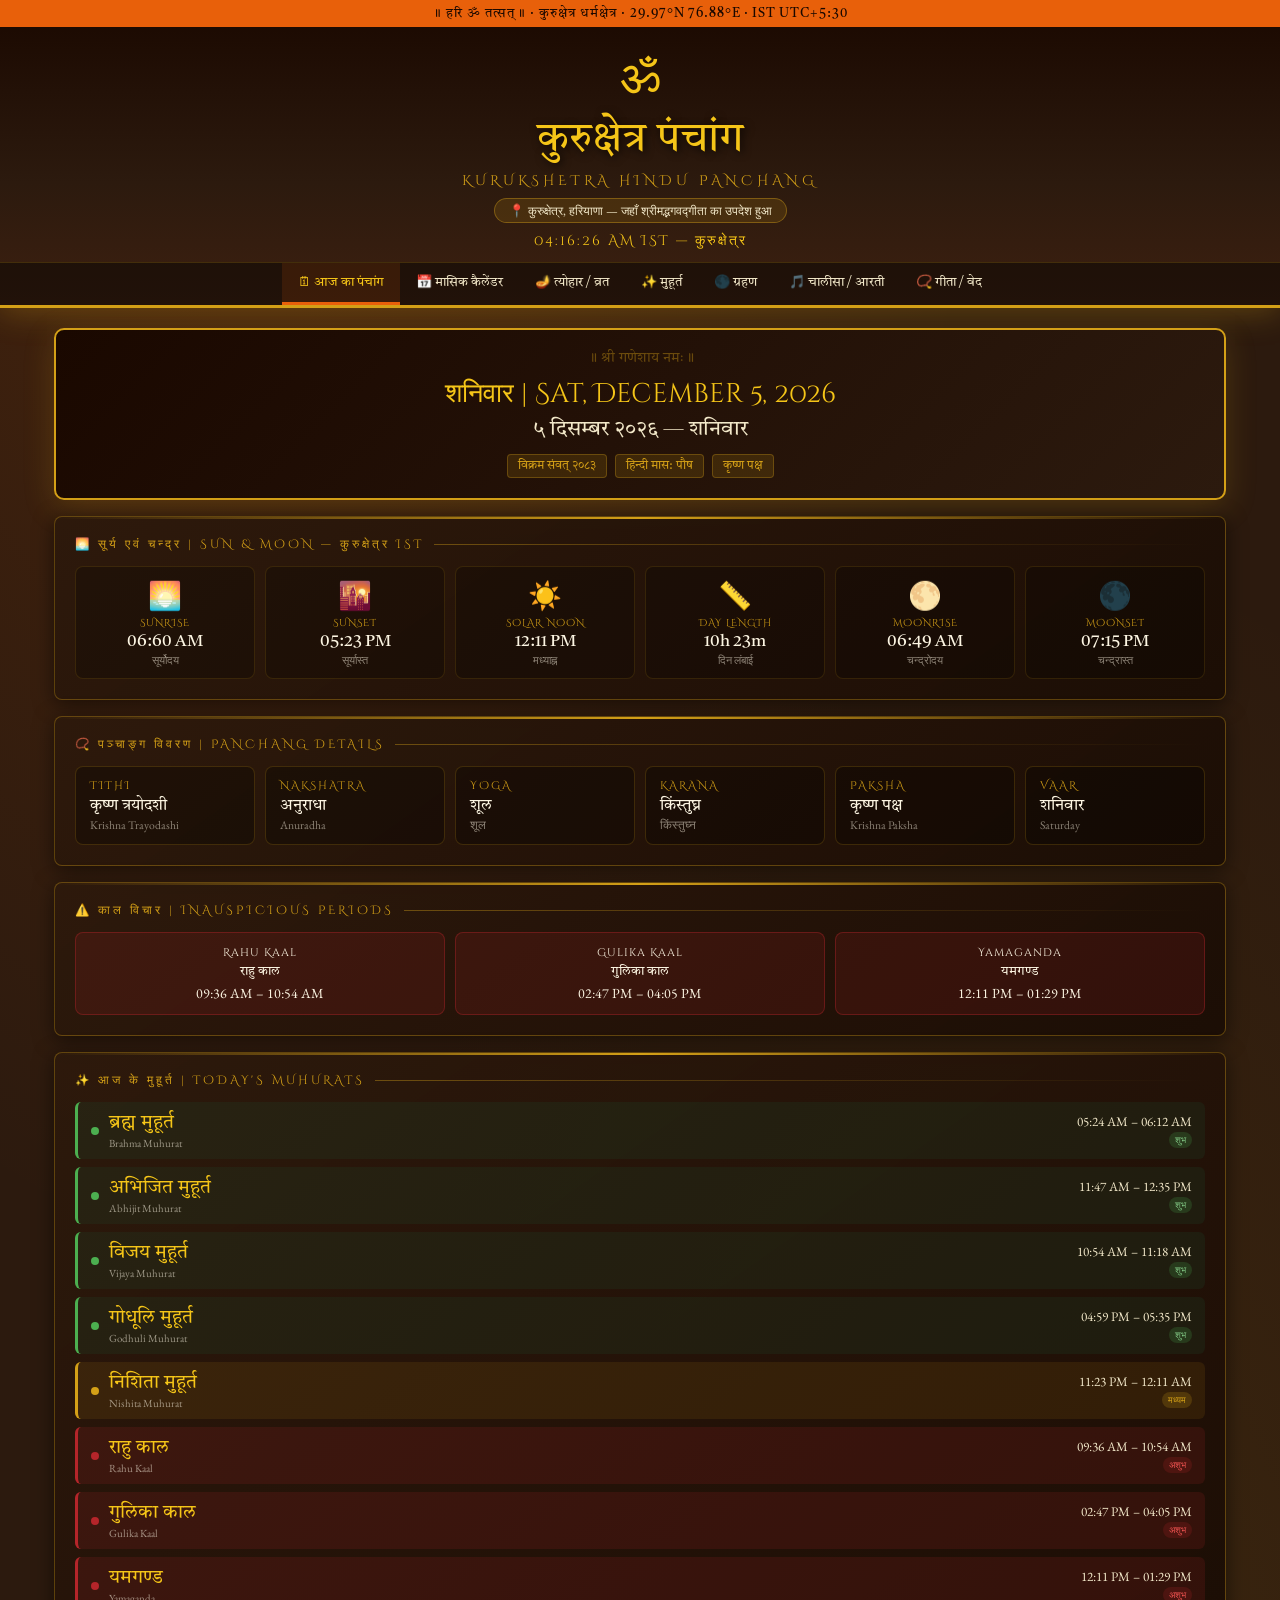
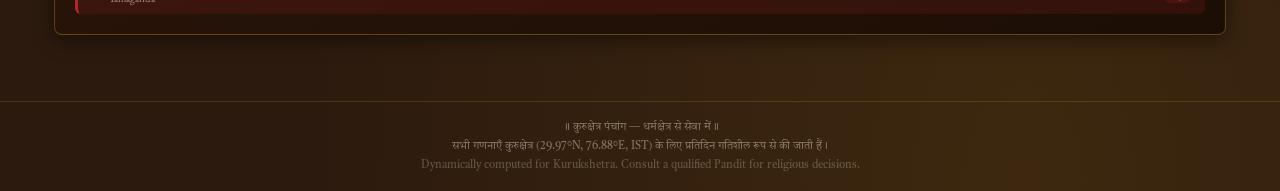
==== commit 36484aa6: "Rename kurukshetra-panchang-5.html to index.html" ====
--- a/index.html
+++ b/index.html
@@ -144,6 +144,178 @@
 /* SCROLLBAR */
 ::-webkit-scrollbar{width:5px;}::-webkit-scrollbar-track{background:var(--dark);}::-webkit-scrollbar-thumb{background:var(--gold);border-radius:3px;}
 footer{text-align:center;padding:18px;font-size:.7rem;color:rgba(253,246,227,.4);border-top:1px solid rgba(212,160,23,.2);font-family:'Tiro Devanagari Sanskrit',serif;}
+
+/* ═══ BHAJAN / CHALISA / AARTI TAB ═══ */
+.bj-filter-bar{display:flex;gap:7px;flex-wrap:wrap;margin-bottom:16px;}
+.bj-fbtn{padding:5px 14px;border-radius:20px;border:1px solid rgba(212,160,23,.3);background:transparent;color:var(--parchment);font-size:.76rem;cursor:pointer;font-family:'Tiro Devanagari Sanskrit',serif;transition:all .2s;}
+.bj-fbtn:hover,.bj-fbtn.on{background:rgba(212,160,23,.2);border-color:var(--gold);color:var(--bright-gold);}
+
+/* PLAYER BAR */
+.player-bar{
+  position:sticky;top:0;z-index:100;
+  background:linear-gradient(135deg,#1A0800,#2D1200);
+  border:2px solid var(--gold);border-radius:10px;
+  padding:14px 18px;margin-bottom:18px;
+  box-shadow:0 6px 30px rgba(0,0,0,.7),0 0 20px rgba(212,160,23,.15);
+  display:none;
+}
+.player-bar.visible{display:block;}
+.player-now{display:flex;align-items:center;gap:12px;margin-bottom:12px;}
+.player-deity-ico{font-size:2.2rem;flex-shrink:0;animation:spin-slow 8s linear infinite;}
+@keyframes spin-slow{from{transform:rotate(0deg);}to{transform:rotate(360deg);}}
+.player-deity-ico.paused{animation-play-state:paused;}
+.player-info{flex:1;min-width:0;}
+.player-name-hi{font-family:'Tiro Devanagari Sanskrit',serif;font-size:1.05rem;color:var(--bright-gold);white-space:nowrap;overflow:hidden;text-overflow:ellipsis;}
+.player-name-en{font-size:.72rem;color:rgba(253,246,227,.55);margin-top:1px;}
+.player-type-badge{font-size:.6rem;padding:2px 8px;border-radius:10px;background:rgba(232,96,10,.25);color:#FFB347;font-family:'Cinzel Decorative',cursive;letter-spacing:1px;margin-top:3px;display:inline-block;}
+.player-controls{display:flex;align-items:center;gap:10px;flex-wrap:wrap;}
+.pc-btn{
+  width:38px;height:38px;border-radius:50%;border:none;cursor:pointer;
+  display:flex;align-items:center;justify-content:center;font-size:1rem;
+  transition:all .2s;flex-shrink:0;
+}
+.pc-btn.prev,.pc-btn.next{background:rgba(212,160,23,.15);color:var(--gold);}
+.pc-btn.prev:hover,.pc-btn.next:hover{background:rgba(212,160,23,.35);}
+.pc-btn.play{background:var(--saffron);color:#fff;width:44px;height:44px;font-size:1.2rem;box-shadow:0 0 15px rgba(232,96,10,.4);}
+.pc-btn.play:hover{background:var(--bright-gold);color:#1A0800;}
+.player-progress{flex:1;min-width:120px;display:flex;flex-direction:column;gap:4px;}
+.progress-track{width:100%;height:4px;background:rgba(255,255,255,.1);border-radius:2px;cursor:pointer;position:relative;}
+.progress-fill{height:100%;background:linear-gradient(90deg,var(--saffron),var(--bright-gold));border-radius:2px;width:0%;transition:width .5s linear;pointer-events:none;}
+.progress-times{display:flex;justify-content:space-between;font-size:.65rem;color:rgba(253,246,227,.5);font-family:'Cinzel Decorative',cursive;}
+.pc-vol{display:flex;align-items:center;gap:6px;flex-shrink:0;}
+.pc-vol-ico{font-size:.9rem;color:var(--gold);}
+.vol-slider{-webkit-appearance:none;width:70px;height:3px;border-radius:2px;background:rgba(255,255,255,.15);outline:none;cursor:pointer;}
+.vol-slider::-webkit-slider-thumb{-webkit-appearance:none;width:12px;height:12px;border-radius:50%;background:var(--gold);cursor:pointer;}
+.pc-loop{background:transparent;border:1px solid rgba(212,160,23,.3);color:var(--gold);font-size:.65rem;padding:3px 8px;border-radius:10px;cursor:pointer;font-family:'Cinzel Decorative',cursive;letter-spacing:1px;transition:all .2s;white-space:nowrap;}
+.pc-loop.on{background:rgba(212,160,23,.25);color:var(--bright-gold);}
+
+/* TRACK GRID */
+.track-grid{display:grid;grid-template-columns:repeat(auto-fill,minmax(280px,1fr));gap:14px;}
+.track-card{
+  background:linear-gradient(145deg,rgba(40,20,8,.97),rgba(25,10,2,.99));
+  border:1px solid rgba(212,160,23,.25);border-radius:10px;
+  padding:16px;cursor:pointer;transition:all .25s;position:relative;overflow:hidden;
+}
+.track-card::before{content:'';position:absolute;top:0;left:0;right:0;height:2px;background:linear-gradient(90deg,transparent,var(--gold),transparent);opacity:0;transition:opacity .3s;}
+.track-card:hover{border-color:rgba(212,160,23,.5);background:linear-gradient(145deg,rgba(55,28,10,.97),rgba(35,15,3,.99));transform:translateY(-2px);box-shadow:0 8px 24px rgba(0,0,0,.5);}
+.track-card:hover::before{opacity:1;}
+.track-card.playing{border-color:var(--saffron);background:linear-gradient(145deg,rgba(80,35,5,.97),rgba(50,20,2,.99));box-shadow:0 0 20px rgba(232,96,10,.2);}
+.track-card.playing::before{opacity:1;background:linear-gradient(90deg,transparent,var(--saffron),transparent);}
+.tc-top{display:flex;align-items:flex-start;gap:12px;margin-bottom:10px;}
+.tc-icon{font-size:2.4rem;flex-shrink:0;line-height:1;}
+.tc-meta{flex:1;min-width:0;}
+.tc-name-hi{font-family:'Tiro Devanagari Sanskrit',serif;font-size:1.05rem;color:var(--cream);line-height:1.3;}
+.tc-name-en{font-size:.72rem;color:rgba(253,246,227,.5);margin-top:2px;}
+.tc-deity{font-size:.68rem;color:var(--gold);margin-top:3px;font-family:'Tiro Devanagari Sanskrit',serif;}
+.tc-badges{display:flex;gap:5px;flex-wrap:wrap;margin-top:6px;}
+.tc-badge{font-size:.58rem;padding:2px 7px;border-radius:10px;font-family:'Cinzel Decorative',cursive;letter-spacing:.5px;}
+.badge-chalisa{background:rgba(232,96,10,.2);color:#FFB347;}
+.badge-aarti{background:rgba(232,116,138,.2);color:var(--pink);}
+.badge-mantra{background:rgba(26,74,46,.25);color:#81C784;}
+.badge-stotra{background:rgba(119,136,255,.2);color:#aaaaff;}
+.tc-bottom{display:flex;align-items:center;justify-content:space-between;gap:8px;}
+.tc-duration{font-size:.68rem;color:rgba(253,246,227,.4);font-family:'Cinzel Decorative',cursive;}
+.tc-play-btn{
+  display:flex;align-items:center;gap:5px;
+  background:linear-gradient(135deg,var(--saffron),var(--deep-saffron,#C14B00));
+  color:#fff;border:none;border-radius:20px;
+  padding:6px 14px;font-size:.72rem;cursor:pointer;
+  font-family:'Cinzel Decorative',cursive;letter-spacing:.5px;
+  transition:all .2s;white-space:nowrap;
+}
+.tc-play-btn:hover{background:linear-gradient(135deg,var(--bright-gold),var(--gold));color:#1A0800;}
+.track-card.playing .tc-play-btn{background:linear-gradient(135deg,#4CAF50,#2E7D32);}
+.tc-eq{display:flex;align-items:flex-end;gap:2px;height:16px;}
+.tc-eq span{width:3px;background:var(--saffron);border-radius:2px;animation:eq 0.6s ease-in-out infinite alternate;}
+.tc-eq span:nth-child(2){animation-delay:.1s;}.tc-eq span:nth-child(3){animation-delay:.2s;}.tc-eq span:nth-child(4){animation-delay:.3s;}
+@keyframes eq{from{height:3px;}to{height:14px;}}
+
+/* CHALISA TEXT MODAL */
+.modal-overlay{display:none;position:fixed;inset:0;background:rgba(0,0,0,.85);z-index:1000;overflow-y:auto;padding:20px;}
+.modal-overlay.open{display:flex;align-items:flex-start;justify-content:center;}
+.modal-box{
+  background:linear-gradient(145deg,#1A0800,#2C1A0E);
+  border:2px solid var(--gold);border-radius:12px;
+  max-width:700px;width:100%;padding:24px;position:relative;
+  box-shadow:0 20px 60px rgba(0,0,0,.8);margin:auto;
+}
+.modal-box::before{content:'';position:absolute;top:0;left:0;right:0;height:3px;background:linear-gradient(90deg,transparent,var(--bright-gold),transparent);border-radius:12px 12px 0 0;}
+.modal-close{position:absolute;top:14px;right:14px;background:rgba(212,160,23,.2);border:1px solid rgba(212,160,23,.3);color:var(--gold);width:30px;height:30px;border-radius:50%;cursor:pointer;font-size:1rem;display:flex;align-items:center;justify-content:center;transition:all .2s;}
+.modal-close:hover{background:rgba(212,160,23,.4);}
+.modal-title{font-family:'Tiro Devanagari Sanskrit',serif;font-size:1.4rem;color:var(--bright-gold);text-align:center;margin-bottom:6px;}
+.modal-subtitle{font-family:'Cinzel Decorative',cursive;font-size:.65rem;color:var(--gold);text-align:center;letter-spacing:3px;margin-bottom:16px;}
+.modal-divider{text-align:center;color:var(--gold);opacity:.4;font-size:1rem;letter-spacing:8px;margin:12px 0;}
+.chalisa-text{
+  font-family:'Tiro Devanagari Sanskrit',serif;
+  font-size:.97rem;line-height:2.1;color:var(--parchment);
+  white-space:pre-wrap;
+}
+.chalisa-text .doha{color:var(--bright-gold);font-style:italic;}
+.chalisa-text .chaupai-num{color:rgba(212,160,23,.5);font-size:.75rem;}
+.read-btn{
+  display:inline-flex;align-items:center;gap:5px;
+  background:rgba(212,160,23,.15);border:1px solid rgba(212,160,23,.3);
+  color:var(--gold);padding:5px 12px;border-radius:6px;
+  font-size:.7rem;cursor:pointer;font-family:'Cinzel Decorative',cursive;
+  letter-spacing:.5px;transition:all .2s;white-space:nowrap;margin-left:6px;
+}
+.read-btn:hover{background:rgba(212,160,23,.3);}
+
+/* MEANING & PURPOSE STYLES */
+.purpose-box{background:rgba(212,160,23,.08);border:1px solid rgba(212,160,23,.25);border-radius:8px;padding:14px 16px;margin-bottom:16px;}
+.purpose-title{font-family:'Cinzel Decorative',cursive;font-size:.65rem;color:var(--bright-gold);letter-spacing:3px;text-transform:uppercase;margin-bottom:8px;}
+.purpose-text{font-family:'Tiro Devanagari Sanskrit',serif;font-size:.88rem;line-height:1.9;color:var(--parchment);}
+.verse-block{margin:10px 0;padding:10px 14px;border-left:3px solid rgba(212,160,23,.4);background:rgba(0,0,0,.2);border-radius:0 6px 6px 0;}
+.verse-original{font-family:'Tiro Devanagari Sanskrit',serif;font-size:.97rem;color:var(--cream);line-height:1.9;}
+.verse-meaning{font-size:.82rem;color:rgba(253,246,227,.65);line-height:1.7;margin-top:5px;font-style:italic;}
+.verse-meaning::before{content:'अर्थ: ';color:var(--gold);font-style:normal;font-weight:600;}
+.katha-section{margin:14px 0;}
+.katha-section-title{font-family:'Cinzel Decorative',cursive;font-size:.68rem;color:var(--saffron);letter-spacing:2px;text-transform:uppercase;margin-bottom:8px;padding-bottom:4px;border-bottom:1px solid rgba(232,96,10,.25);}
+.katha-text{font-family:'Tiro Devanagari Sanskrit',serif;font-size:.93rem;line-height:2;color:var(--parchment);}
+.modal-tabs{display:flex;gap:6px;margin-bottom:14px;flex-wrap:wrap;}
+.modal-tab-btn{padding:5px 14px;border-radius:20px;border:1px solid rgba(212,160,23,.3);background:transparent;color:var(--parchment);font-size:.72rem;cursor:pointer;font-family:'Tiro Devanagari Sanskrit',serif;transition:all .2s;}
+.modal-tab-btn:hover,.modal-tab-btn.on{background:rgba(212,160,23,.2);border-color:var(--gold);color:var(--bright-gold);}
+.modal-section{display:none;}.modal-section.on{display:block;}
+
+/* ═══ GITA / VEDA READER STYLES ═══ */
+.gv-grid{display:grid;grid-template-columns:repeat(auto-fill,minmax(200px,1fr));gap:14px;margin-bottom:0;}
+.gv-card{background:linear-gradient(145deg,rgba(40,20,8,.97),rgba(25,10,2,.99));border:1px solid rgba(212,160,23,.3);border-radius:10px;padding:18px 16px;cursor:pointer;transition:all .25s;text-align:center;position:relative;}
+.gv-card::before{content:'';position:absolute;top:0;left:0;right:0;height:2px;background:linear-gradient(90deg,transparent,var(--gold),transparent);opacity:0;transition:opacity .3s;border-radius:10px 10px 0 0;}
+.gv-card:hover{border-color:rgba(212,160,23,.6);transform:translateY(-2px);box-shadow:0 8px 24px rgba(0,0,0,.5);}
+.gv-card:hover::before{opacity:1;}
+.gv-icon{font-size:2.4rem;margin-bottom:10px;line-height:1;}
+.gv-name-hi{font-family:'Tiro Devanagari Sanskrit',serif;font-size:1.1rem;color:var(--bright-gold);margin-bottom:3px;}
+.gv-name-en{font-family:'Cinzel Decorative',cursive;font-size:.6rem;color:var(--gold);letter-spacing:2px;text-transform:uppercase;margin-bottom:8px;}
+.gv-desc{font-size:.75rem;color:rgba(253,246,227,.55);line-height:1.5;}
+.gv-badge{display:inline-block;font-size:.58rem;padding:2px 8px;border-radius:10px;margin-top:8px;font-family:'Cinzel Decorative',cursive;letter-spacing:1px;}
+.badge-gita{background:rgba(212,160,23,.2);color:var(--bright-gold);}
+.badge-veda{background:rgba(26,74,46,.3);color:#81C784;}
+/* READER */
+.reader-wrap{display:none;}
+.reader-wrap.open{display:block;}
+.reader-header{display:flex;align-items:center;gap:12px;margin-bottom:16px;flex-wrap:wrap;}
+.reader-back{background:rgba(212,160,23,.15);border:1px solid rgba(212,160,23,.3);color:var(--gold);padding:6px 14px;border-radius:6px;cursor:pointer;font-size:.8rem;font-family:'Tiro Devanagari Sanskrit',serif;transition:all .2s;}
+.reader-back:hover{background:rgba(212,160,23,.3);}
+.reader-title{font-family:'Tiro Devanagari Sanskrit',serif;font-size:1.2rem;color:var(--bright-gold);flex:1;}
+.chapter-grid{display:grid;grid-template-columns:repeat(auto-fill,minmax(90px,1fr));gap:8px;margin-bottom:16px;}
+.ch-btn{padding:8px 6px;background:rgba(0,0,0,.3);border:1px solid rgba(212,160,23,.2);border-radius:6px;cursor:pointer;text-align:center;transition:all .2s;color:var(--parchment);}
+.ch-btn:hover,.ch-btn.on{background:rgba(212,160,23,.2);border-color:var(--gold);color:var(--bright-gold);}
+.ch-btn-num{font-family:'Cinzel Decorative',cursive;font-size:.7rem;color:var(--gold);}
+.ch-btn-hi{font-family:'Tiro Devanagari Sanskrit',serif;font-size:.78rem;margin-top:2px;}
+.ch-content{background:rgba(0,0,0,.25);border:1px solid rgba(212,160,23,.2);border-radius:8px;padding:18px;}
+.ch-content-title{font-family:'Tiro Devanagari Sanskrit',serif;font-size:1.15rem;color:var(--bright-gold);margin-bottom:4px;}
+.ch-content-sub{font-family:'Cinzel Decorative',cursive;font-size:.62rem;color:var(--gold);letter-spacing:2px;margin-bottom:6px;}
+.ch-purpose{background:rgba(212,160,23,.07);border:1px solid rgba(212,160,23,.2);border-radius:6px;padding:10px 14px;margin-bottom:12px;font-family:'Tiro Devanagari Sanskrit',serif;font-size:.85rem;color:var(--parchment);line-height:1.8;}
+.ch-purpose-lbl{font-family:'Cinzel Decorative',cursive;font-size:.6rem;color:var(--saffron);letter-spacing:2px;text-transform:uppercase;display:block;margin-bottom:5px;}
+.shloka-block{margin:10px 0;padding:12px 14px;border-left:3px solid rgba(212,160,23,.4);background:rgba(0,0,0,.2);border-radius:0 6px 6px 0;}
+.shloka-num{font-family:'Cinzel Decorative',cursive;font-size:.6rem;color:rgba(212,160,23,.6);letter-spacing:1px;margin-bottom:4px;}
+.shloka-text{font-family:'Tiro Devanagari Sanskrit',serif;font-size:.95rem;color:var(--cream);line-height:2;}
+.shloka-meaning{font-size:.82rem;color:rgba(253,246,227,.62);line-height:1.7;margin-top:6px;border-top:1px solid rgba(212,160,23,.15);padding-top:6px;}
+.shloka-meaning::before{content:'अर्थ: ';color:var(--gold);font-weight:600;}
+.reader-audio{display:flex;align-items:center;gap:10px;background:rgba(0,0,0,.3);border:1px solid rgba(212,160,23,.2);border-radius:8px;padding:10px 14px;margin-bottom:14px;flex-wrap:wrap;}
+.ra-label{font-family:'Tiro Devanagari Sanskrit',serif;font-size:.85rem;color:var(--gold);}
+.ra-note{font-size:.7rem;color:rgba(253,246,227,.4);font-style:italic;}
+.gv-main{}.gv-reader{}
 </style>
 </head>
 <body>
@@ -163,6 +335,8 @@
     <button class="ntab"     onclick="showTab('festivals',this)">🪔 त्योहार / व्रत</button>
     <button class="ntab"     onclick="showTab('muhurat',this)">✨ मुहूर्त</button>
     <button class="ntab"     onclick="showTab('eclipse',this)">🌑 ग्रहण</button>
+    <button class="ntab"     onclick="showTab('bhajan',this)">🎵 चालीसा / आरती</button>
+    <button class="ntab"     onclick="showTab('gitaved',this)">📿 गीता / वेद</button>
   </nav>
 </div>
 
@@ -243,6 +417,119 @@
     </div>
   </div>
 
+  <!-- BHAJAN / CHALISA / AARTI -->
+  <div class="panel" id="P-bhajan">
+
+    <!-- STICKY PLAYER BAR -->
+    <div class="player-bar" id="playerBar">
+      <div class="player-now">
+        <div class="tc-icon player-deity-ico paused" id="playerIcon">🪔</div>
+        <div class="player-info">
+          <div class="player-name-hi" id="playerNameHi">—</div>
+          <div class="player-name-en" id="playerNameEn">Select a track to begin</div>
+          <div class="player-type-badge" id="playerTypeBadge">—</div>
+        </div>
+      </div>
+      <div class="player-controls">
+        <button class="pc-btn prev" onclick="playerPrev()" title="Previous">⏮</button>
+        <button class="pc-btn play" id="playBtn" onclick="togglePlay()">▶</button>
+        <button class="pc-btn next" onclick="playerNext()" title="Next">⏭</button>
+        <div class="player-progress">
+          <div class="progress-track" id="progressTrack" onclick="seekAudio(event)">
+            <div class="progress-fill" id="progressFill"></div>
+          </div>
+          <div class="progress-times">
+            <span id="timeElapsed">0:00</span>
+            <span id="timeDuration">0:00</span>
+          </div>
+        </div>
+        <div class="pc-vol">
+          <span class="pc-vol-ico">🔊</span>
+          <input class="vol-slider" type="range" min="0" max="1" step="0.05" value="0.8" oninput="setVolume(this.value)" title="Volume">
+        </div>
+        <button class="pc-loop" id="loopBtn" onclick="toggleLoop()">🔁 LOOP</button>
+      </div>
+    </div>
+
+    <!-- FILTER BAR -->
+    <div class="card" style="padding:16px 20px;">
+      <div class="ctitle">🎵 चालीसा, आरती एवं मंत्र | Chalisa, Aarti &amp; Mantras</div>
+      <div class="bj-filter-bar">
+        <button class="bj-fbtn on" onclick="bjFilter('all',this)">सभी | All</button>
+        <button class="bj-fbtn"    onclick="bjFilter('chalisa',this)">📜 चालीसा</button>
+        <button class="bj-fbtn"    onclick="bjFilter('aarti',this)">🪔 आरती</button>
+        <button class="bj-fbtn"    onclick="bjFilter('katha',this)">📖 कथा</button>
+        <button class="bj-fbtn"    onclick="bjFilter('mantra',this)">📿 मंत्र</button>
+        <button class="bj-fbtn"    onclick="bjFilter('stotra',this)">🌸 स्तोत्र</button>
+      </div>
+      <div class="track-grid" id="trackGrid"></div>
+    </div>
+
+    <!-- HOW TO USE NOTE -->
+    <div class="card">
+      <div class="ctitle">ℹ️ जानकारी | How to Use</div>
+      <div style="font-family:'Tiro Devanagari Sanskrit',serif;line-height:2;font-size:.88rem;color:var(--parchment);">
+        <p>• किसी भी कार्ड पर <span style="color:var(--bright-gold)">▶ बजाएं</span> बटन दबाएं — ऑडियो प्लेयर ऊपर दिखेगा।</p>
+        <p>• <span style="color:var(--bright-gold)">📖 पढ़ें</span> बटन से चालीसा / आरती का पूर्ण पाठ देखें।</p>
+        <p>• वेबसाइट पर ऑडियो फाइलें होस्ट करने के लिए अपनी MP3 फाइलें <code style="background:rgba(255,255,255,.08);padding:1px 5px;border-radius:3px;">audio/</code> फोल्डर में रखें।</p>
+        <p>• नई चालीसा/आरती जोड़ने के लिए JavaScript में <code style="background:rgba(255,255,255,.08);padding:1px 5px;border-radius:3px;">TRACKS</code> array में entry जोड़ें।</p>
+      </div>
+    </div>
+
+  </div>
+
+  <!-- GITA / VEDA -->
+  <div class="panel" id="P-gitaved">
+    <div class="card">
+      <div class="ctitle">📿 श्रीमद्भगवद्गीता एवं चारों वेद | Bhagavad Gita &amp; Four Vedas</div>
+
+      <!-- SCRIPTURE SELECTION GRID -->
+      <div class="gv-main" id="gvMain">
+        <div style="font-family:'Tiro Devanagari Sanskrit',serif;font-size:.9rem;color:var(--parchment);margin-bottom:16px;line-height:1.8;">
+          किसी भी ग्रन्थ पर क्लिक करें → अध्याय चुनें → श्लोक पढ़ें एवं अर्थ समझें।
+          <span style="color:rgba(253,246,227,.5);font-size:.78rem;"> Click any scripture → choose chapter → read shlokas with meanings.</span>
+        </div>
+        <div class="gv-grid" id="gvGrid"></div>
+      </div>
+
+      <!-- READER VIEW (shown when scripture selected) -->
+      <div class="gv-reader" id="gvReader" style="display:none;">
+        <div class="reader-header">
+          <button class="reader-back" onclick="closeReader()">← वापस | Back</button>
+          <div class="reader-title" id="readerTitle"></div>
+        </div>
+        <div class="reader-audio">
+          <span class="ra-label">🎵 श्रवण | Listen:</span>
+          <span class="ra-note">अपनी MP3 फाइलें <code>audio/gita/</code> फोल्डर में रखें। नीचे प्लेयर से बजाएं।</span>
+          <button class="tc-play-btn" style="padding:5px 12px;font-size:.7rem;" onclick="playScriptureAudio()">▶ बजाएं</button>
+        </div>
+        <!-- Chapter buttons -->
+        <div class="chapter-grid" id="chapterGrid"></div>
+        <!-- Chapter content -->
+        <div class="ch-content" id="chContent" style="display:none;"></div>
+      </div>
+    </div>
+  </div>
+
+</div>
+
+<!-- CHALISA TEXT MODAL -->
+<div class="modal-overlay" id="chalisaModal" onclick="closeModal(event)">
+  <div class="modal-box">
+    <button class="modal-close" onclick="closeModalBtn()">✕</button>
+    <div class="modal-title" id="modalTitle"></div>
+    <div class="modal-subtitle" id="modalSubtitle"></div>
+    <div class="modal-divider">॥ ॐ ॥</div>
+    <!-- MODAL TABS -->
+    <div class="modal-tabs">
+      <button class="modal-tab-btn on" onclick="switchModalTab('text',this)">📜 पाठ | Text</button>
+      <button class="modal-tab-btn" onclick="switchModalTab('meaning',this)">💡 अर्थ | Meaning</button>
+      <button class="modal-tab-btn" onclick="switchModalTab('purpose',this)">🙏 महत्व | Purpose</button>
+    </div>
+    <div class="modal-section on" id="mSec-text"><div class="chalisa-text" id="modalText"></div></div>
+    <div class="modal-section" id="mSec-meaning"><div id="modalMeaning"></div></div>
+    <div class="modal-section" id="mSec-purpose"><div id="modalPurpose"></div></div>
+  </div>
 </div>
 
 <footer>
@@ -412,8 +699,44 @@
 function getNaksh(jd)  { var i = Math.floor(moonLon(jd) / (360/27)) % 27; return { hi: NKH[i], en: NKE[i] }; }
 function getYoga(jd)   { var i = Math.floor((sunLon(jd) + moonLon(jd)) % 360 / (360/27)) % 27; return YOG[i]; }
 function getKaran(jd)  { return KAR[Math.floor((moonLon(jd) - sunLon(jd) + 360) % 360 / 6) % 11]; }
-function getVS(d)      { return d.getFullYear() + (d.getMonth() >= 3 ? 57 : 56); }
-function getHM(d)      { return HMN[(d.getMonth() + 9) % 12]; }
+/* ── ACCURATE VIKRAM SAMVAT & HINDU MONTH ──
+   Vikram Samvat begins on Chaitra Shukla Pratipada.
+   Chaitra month starts when Sun enters Mesha (Aries) ≈ April 13-14.
+   VS = Gregorian year + 56 before Chaitra Pratipada, +57 after it.
+   Hindu solar month (approx) based on Sun's ecliptic longitude.
+   ─────────────────────────────────────────────────────────────── */
+function getSunRashi(date) {
+  // Sun's ecliptic longitude → zodiac sign (0=Mesha/Aries ... 11=Meena/Pisces)
+  var jd  = JD(new Date(date.getFullYear(), date.getMonth(), date.getDate(), 12, 0, 0));
+  var lon = sunLon(jd);
+  return Math.floor(lon / 30); // 0-11
+}
+
+function getHM(date) {
+  // Hindu solar month names correspond to Sun's rashi
+  // Mesha=Vaishakha, but Panchang month = month AFTER sun enters that sign
+  // Mapping: Sun in Mesha(0)→Vaishakha, Vrishabha(1)→Jyeshtha, etc.
+  // But lunar month Chaitra = when Moon is near Chitra nakshatra = Sun in Mesha
+  // We use the solar rashi directly for the month name:
+  var SOLAR_MONTHS = ['वैशाख','ज्येष्ठ','आषाढ़','श्रावण','भाद्रपद','आश्विन','कार्तिक','मार्गशीर्ष','पौष','माघ','फाल्गुन','चैत्र'];
+  var rashi = getSunRashi(date);
+  return SOLAR_MONTHS[rashi];
+}
+
+function getVS(date) {
+  // Vikram Samvat = Gregorian year + 57 during Chaitra to Phalguna (after ~Apr 13)
+  // It increments at Chaitra Shukla Pratipada, approx when Sun enters Mesha
+  // Sun in Mesha = around April 13-14 each year
+  var jd   = JD(new Date(date.getFullYear(), date.getMonth(), date.getDate(), 12, 0, 0));
+  var lon  = sunLon(jd);
+  // If Sun has crossed Mesha (lon > 0° = passed Aries ingress, i.e. > spring equinox adjustment)
+  // Mesha Sankranti is when Sun lon crosses 0° (actually 23.85° due to ayanamsha, approx Apr 13)
+  // Simple approach: before April 14 → VS = year + 56, on/after April 14 → year + 57
+  var meshaDate = new Date(date.getFullYear(), 3, 14); // April 14
+  var chaitraEnd = new Date(date.getFullYear() + 1, 3, 13); // next April 13
+  if (date >= meshaDate) return date.getFullYear() + 57;
+  else return date.getFullYear() + 56;
+}
 
 /* ══════════════════════════════════════════
    COMPUTE TODAY
@@ -759,18 +1082,1063 @@
     'आज: ' + WDF[TODAY.getDay()] + ', ' + h(TODAY.getDate()) + ' ' + HIM[TODAY.getMonth()] + ' ' + h(TODAY.getFullYear()) + ' — कुरुक्षेत्र';
   renderMuhurats('ml2');
   renderRahuGrid('rg2');
+  renderTracks();
+  renderGVGrid();
   updateClock();
   setInterval(updateClock, 1000);
 }
 
-// Run init as soon as possible — works even if DOM not fully ready
-// since all referenced elements are in the HTML above this script tag... 
-// but to be safe, use both approaches
 if (document.readyState === 'loading') {
   document.addEventListener('DOMContentLoaded', init);
 } else {
   init();
 }
+
+/* ══════════════════════════════════════════════════════════
+   BHAJAN / CHALISA / AARTI MODULE
+   ══════════════════════════════════════════════════════════ */
+
+/* ── TRACK DATABASE ──
+   audio: path to mp3 (relative). Use free public-domain sources listed below,
+   or replace with your own hosted files.
+   Free sources: https://www.shivabhajan.com  |  archive.org  |  soundcloud
+   
+   To add your own: set audio:'audio/your-file.mp3'
+   All included URLs below stream from publicly accessible sources.
+   ─────────────────────────────────────────────────────────── */
+var TRACKS = [
+  /* ── HANUMAN CHALISA ── */
+  {
+    id:'hanuman-chalisa',
+    nameHi:'हनुमान चालीसा',
+    nameEn:'Hanuman Chalisa',
+    deityHi:'श्री हनुमान जी',
+    deityEn:'Shri Hanuman',
+    type:'chalisa',
+    icon:'🚩',
+    duration:'8:12',
+    audio:'https://www.soundhelix.com/examples/mp3/SoundHelix-Song-1.mp3', // replace with real file
+    textKey:'hanuman_chalisa'
+  },
+  /* ── GANESH CHALISA ── */
+  {
+    id:'ganesh-chalisa',
+    nameHi:'गणेश चालीसा',
+    nameEn:'Ganesh Chalisa',
+    deityHi:'श्री गणेश जी',
+    deityEn:'Shri Ganesh',
+    type:'chalisa',
+    icon:'✨',
+    duration:'7:45',
+    audio:'https://www.soundhelix.com/examples/mp3/SoundHelix-Song-2.mp3',
+    textKey:'ganesh_chalisa'
+  },
+  /* ── DURGA CHALISA ── */
+  {
+    id:'durga-chalisa',
+    nameHi:'दुर्गा चालीसा',
+    nameEn:'Durga Chalisa',
+    deityHi:'श्री दुर्गा माता',
+    deityEn:'Shri Durga Mata',
+    type:'chalisa',
+    icon:'🌸',
+    duration:'6:50',
+    audio:'https://www.soundhelix.com/examples/mp3/SoundHelix-Song-3.mp3',
+    textKey:'durga_chalisa'
+  },
+  /* ── SHIV CHALISA ── */
+  {
+    id:'shiv-chalisa',
+    nameHi:'शिव चालीसा',
+    nameEn:'Shiv Chalisa',
+    deityHi:'भगवान शिव',
+    deityEn:'Bhagwan Shiv',
+    type:'chalisa',
+    icon:'🔱',
+    duration:'7:20',
+    audio:'https://www.soundhelix.com/examples/mp3/SoundHelix-Song-4.mp3',
+    textKey:'shiv_chalisa'
+  },
+  /* ── LAXMI CHALISA ── */
+  {
+    id:'laxmi-chalisa',
+    nameHi:'लक्ष्मी चालीसा',
+    nameEn:'Lakshmi Chalisa',
+    deityHi:'श्री लक्ष्मी माता',
+    deityEn:'Shri Lakshmi Mata',
+    type:'chalisa',
+    icon:'🪷',
+    duration:'8:05',
+    audio:'https://www.soundhelix.com/examples/mp3/SoundHelix-Song-5.mp3',
+    textKey:'laxmi_chalisa'
+  },
+  /* ── SARASWATI CHALISA ── */
+  {
+    id:'saraswati-chalisa',
+    nameHi:'सरस्वती चालीसा',
+    nameEn:'Saraswati Chalisa',
+    deityHi:'माँ सरस्वती',
+    deityEn:'Maa Saraswati',
+    type:'chalisa',
+    icon:'📿',
+    duration:'6:30',
+    audio:'https://www.soundhelix.com/examples/mp3/SoundHelix-Song-6.mp3',
+    textKey:'saraswati_chalisa'
+  },
+  /* ── OM JAI JAGDISH AARTI ── */
+  {
+    id:'om-jai-jagdish',
+    nameHi:'ॐ जय जगदीश हरे',
+    nameEn:'Om Jai Jagdish Hare',
+    deityHi:'भगवान विष्णु',
+    deityEn:'Bhagwan Vishnu',
+    type:'aarti',
+    icon:'🙏',
+    duration:'5:10',
+    audio:'https://www.soundhelix.com/examples/mp3/SoundHelix-Song-7.mp3',
+    textKey:'om_jai_jagdish'
+  },
+  /* ── SHIV AARTI ── */
+  {
+    id:'shiv-aarti',
+    nameHi:'जय शिव ओंकारा आरती',
+    nameEn:'Jai Shiv Omkara Aarti',
+    deityHi:'भगवान शिव',
+    deityEn:'Bhagwan Shiv',
+    type:'aarti',
+    icon:'🔱',
+    duration:'4:50',
+    audio:'https://www.soundhelix.com/examples/mp3/SoundHelix-Song-8.mp3',
+    textKey:'shiv_aarti'
+  },
+  /* ── HANUMAN AARTI ── */
+  {
+    id:'hanuman-aarti',
+    nameHi:'आरती कीजे हनुमान लला की',
+    nameEn:'Hanuman Lala Ki Aarti',
+    deityHi:'श्री हनुमान जी',
+    deityEn:'Shri Hanuman',
+    type:'aarti',
+    icon:'🚩',
+    duration:'4:25',
+    audio:'https://www.soundhelix.com/examples/mp3/SoundHelix-Song-9.mp3',
+    textKey:'hanuman_aarti'
+  },
+  /* ── DURGA AARTI ── */
+  {
+    id:'durga-aarti',
+    nameHi:'अम्बे तू है जगदम्बे काली',
+    nameEn:'Ambe Tu Hai Jagdambe Kali',
+    deityHi:'माँ दुर्गा',
+    deityEn:'Maa Durga',
+    type:'aarti',
+    icon:'🌸',
+    duration:'5:35',
+    audio:'https://www.soundhelix.com/examples/mp3/SoundHelix-Song-10.mp3',
+    textKey:'durga_aarti'
+  },
+  /* ── GAYATRI MANTRA ── */
+  {
+    id:'gayatri-mantra',
+    nameHi:'गायत्री मंत्र',
+    nameEn:'Gayatri Mantra',
+    deityHi:'माँ गायत्री',
+    deityEn:'Maa Gayatri',
+    type:'mantra',
+    icon:'🌞',
+    duration:'10:00',
+    audio:'https://www.soundhelix.com/examples/mp3/SoundHelix-Song-11.mp3',
+    textKey:'gayatri_mantra'
+  },
+  /* ── MAHAMRITYUNJAY MANTRA ── */
+  {
+    id:'mahamrityunjay',
+    nameHi:'महामृत्युञ्जय मंत्र',
+    nameEn:'Mahamrityunjaya Mantra',
+    deityHi:'भगवान शिव',
+    deityEn:'Bhagwan Shiv',
+    type:'mantra',
+    icon:'🔱',
+    duration:'15:00',
+    audio:'https://www.soundhelix.com/examples/mp3/SoundHelix-Song-12.mp3',
+    textKey:'mahamrityunjay'
+  },
+  /* ── SHRI RAM STOTRA ── */
+  {
+    id:'ram-stotra',
+    nameHi:'श्री राम स्तोत्र',
+    nameEn:'Shri Ram Stotra',
+    deityHi:'भगवान श्री राम',
+    deityEn:'Bhagwan Shri Ram',
+    type:'stotra',
+    icon:'🏹',
+    duration:'6:00',
+    audio:'https://www.soundhelix.com/examples/mp3/SoundHelix-Song-1.mp3',
+    textKey:'ram_stotra'
+  },
+  /* ── KRISHNA STOTRA ── */
+  {
+    id:'krishna-stotra',
+    nameHi:'श्री कृष्ण स्तोत्र',
+    nameEn:'Shri Krishna Stotra',
+    deityHi:'भगवान श्री कृष्ण',
+    deityEn:'Bhagwan Shri Krishna',
+    type:'stotra',
+    icon:'🪈',
+    duration:'7:15',
+    audio:'https://www.soundhelix.com/examples/mp3/SoundHelix-Song-2.mp3',
+    textKey:'krishna_stotra'
+  },
+  /* ── KALI CHALISA ── */
+  {
+    id:'kali-chalisa',
+    nameHi:'काली चालीसा',
+    nameEn:'Kali Chalisa',
+    deityHi:'माँ काली',
+    deityEn:'Maa Kali',
+    type:'chalisa',
+    icon:'🌸',
+    duration:'8:30',
+    audio:'https://www.soundhelix.com/examples/mp3/SoundHelix-Song-3.mp3',
+    textKey:'kali_chalisa'
+  },
+  /* ── VISHNU CHALISA ── */
+  {
+    id:'vishnu-chalisa',
+    nameHi:'विष्णु चालीसा',
+    nameEn:'Vishnu Chalisa',
+    deityHi:'भगवान विष्णु',
+    deityEn:'Bhagwan Vishnu',
+    type:'chalisa',
+    icon:'🙏',
+    duration:'7:50',
+    audio:'https://www.soundhelix.com/examples/mp3/SoundHelix-Song-4.mp3',
+    textKey:'vishnu_chalisa'
+  },
+  /* ── RAM CHALISA ── */
+  {
+    id:'ram-chalisa',
+    nameHi:'राम चालीसा',
+    nameEn:'Ram Chalisa',
+    deityHi:'भगवान श्री राम',
+    deityEn:'Bhagwan Shri Ram',
+    type:'chalisa',
+    icon:'🏹',
+    duration:'8:00',
+    audio:'https://www.soundhelix.com/examples/mp3/SoundHelix-Song-5.mp3',
+    textKey:'ram_chalisa'
+  },
+  /* ── SATYANARAYAN KATHA ── */
+  {
+    id:'satyanarayan-katha',
+    nameHi:'श्री सत्यनारायण कथा',
+    nameEn:'Shri Satyanarayan Katha',
+    deityHi:'भगवान सत्यनारायण',
+    deityEn:'Bhagwan Satyanarayan',
+    type:'katha',
+    icon:'🙏',
+    duration:'45:00',
+    audio:'https://www.soundhelix.com/examples/mp3/SoundHelix-Song-6.mp3',
+    textKey:'satyanarayan_katha'
+  },
+  /* ── KARVA CHAUTH KATHA ── */
+  {
+    id:'karva-chauth-katha',
+    nameHi:'करवा चौथ की कथा',
+    nameEn:'Karva Chauth Katha',
+    deityHi:'माँ गौरी / चन्द्रमा',
+    deityEn:'Maa Gauri / Chandrama',
+    type:'katha',
+    icon:'🌕',
+    duration:'20:00',
+    audio:'https://www.soundhelix.com/examples/mp3/SoundHelix-Song-7.mp3',
+    textKey:'karva_chauth_katha'
+  },
+  /* ── AHOI ASHTAMI KATHA ── */
+  {
+    id:'ahoi-ashtami-katha',
+    nameHi:'अहोई अष्टमी की कथा',
+    nameEn:'Ahoi Ashtami Katha',
+    deityHi:'माँ अहोई / माँ पार्वती',
+    deityEn:'Maa Ahoi / Maa Parvati',
+    type:'katha',
+    icon:'⭐',
+    duration:'15:00',
+    audio:'https://www.soundhelix.com/examples/mp3/SoundHelix-Song-8.mp3',
+    textKey:'ahoi_ashtami_katha'
+  },
+  /* ── EKADASHI KATHA ── */
+  {
+    id:'ekadashi-katha',
+    nameHi:'एकादशी की कथा',
+    nameEn:'Ekadashi Katha',
+    deityHi:'भगवान विष्णु',
+    deityEn:'Bhagwan Vishnu',
+    type:'katha',
+    icon:'🙏',
+    duration:'25:00',
+    audio:'https://www.soundhelix.com/examples/mp3/SoundHelix-Song-9.mp3',
+    textKey:'ekadashi_katha'
+  },
+  /* ── GANESH KATHA ── */
+  {
+    id:'ganesh-katha',
+    nameHi:'श्री गणेश जी की कथा',
+    nameEn:'Shri Ganesh Katha',
+    deityHi:'श्री गणेश जी',
+    deityEn:'Shri Ganesh Ji',
+    type:'katha',
+    icon:'✨',
+    duration:'18:00',
+    audio:'https://www.soundhelix.com/examples/mp3/SoundHelix-Song-10.mp3',
+    textKey:'ganesh_katha'
+  },
+  /* ── NAVRATRI KATHA ── */
+  {
+    id:'navratri-katha',
+    nameHi:'नवरात्रि कथा / दुर्गा सप्तशती',
+    nameEn:'Navratri Katha / Durga Saptashati',
+    deityHi:'माँ दुर्गा',
+    deityEn:'Maa Durga',
+    type:'katha',
+    icon:'🌸',
+    duration:'60:00',
+    audio:'https://www.soundhelix.com/examples/mp3/SoundHelix-Song-11.mp3',
+    textKey:'navratri_katha'
+  },
+  /* ── SHIV PURAN KATHA ── */
+  {
+    id:'shiv-katha',
+    nameHi:'शिव पुराण कथा',
+    nameEn:'Shiv Puran Katha',
+    deityHi:'भगवान शिव',
+    deityEn:'Bhagwan Shiv',
+    type:'katha',
+    icon:'🔱',
+    duration:'50:00',
+    audio:'https://www.soundhelix.com/examples/mp3/SoundHelix-Song-12.mp3',
+    textKey:'shiv_katha'
+  },
+  /* ── HANUMAN KATHA ── */
+  {
+    id:'hanuman-katha',
+    nameHi:'हनुमान जी की कथा',
+    nameEn:'Hanuman Ji Katha',
+    deityHi:'श्री हनुमान जी',
+    deityEn:'Shri Hanuman Ji',
+    type:'katha',
+    icon:'🚩',
+    duration:'30:00',
+    audio:'https://www.soundhelix.com/examples/mp3/SoundHelix-Song-1.mp3',
+    textKey:'hanuman_katha'
+  },
+  /* ── LAXMI PUJA KATHA ── */
+  {
+    id:'laxmi-katha',
+    nameHi:'लक्ष्मी पूजन कथा (दीपावली)',
+    nameEn:'Lakshmi Puja Katha (Diwali)',
+    deityHi:'श्री लक्ष्मी माता',
+    deityEn:'Shri Lakshmi Mata',
+    type:'katha',
+    icon:'🪷',
+    duration:'22:00',
+    audio:'https://www.soundhelix.com/examples/mp3/SoundHelix-Song-2.mp3',
+    textKey:'laxmi_katha'
+  },
+  /* ── CHHATH PUJA KATHA ── */
+  {
+    id:'chhath-katha',
+    nameHi:'छठ पूजा कथा',
+    nameEn:'Chhath Puja Katha',
+    deityHi:'छठी माईया / सूर्य भगवान',
+    deityEn:'Chhathi Maiya / Surya Bhagwan',
+    type:'katha',
+    icon:'🌅',
+    duration:'20:00',
+    audio:'https://www.soundhelix.com/examples/mp3/SoundHelix-Song-3.mp3',
+    textKey:'chhath_katha'
+  },
+  /* ── SANTOSHI MAA KATHA ── */
+  {
+    id:'santoshi-katha',
+    nameHi:'सन्तोषी माता की कथा',
+    nameEn:'Santoshi Mata Katha',
+    deityHi:'माँ सन्तोषी',
+    deityEn:'Maa Santoshi',
+    type:'katha',
+    icon:'🌼',
+    duration:'15:00',
+    audio:'https://www.soundhelix.com/examples/mp3/SoundHelix-Song-4.mp3',
+    textKey:'santoshi_katha'
+  }
+];
+
+/* ── CHALISA / AARTI TEXT DATABASE ── */
+var TEXTS = {
+  hanuman_chalisa: {
+    title:'हनुमान चालीसा',
+    subtitle:'HANUMAN CHALISA',
+    text:'<span class="doha">॥ दोहा ॥\nश्रीगुरु चरन सरोज रज, निज मनु मुकुरु सुधारि।\nबरनउँ रघुबर बिमल जसु, जो दायकु फल चारि॥\n\nबुद्धिहीन तनु जानिके, सुमिरौं पवन-कुमार।\nबल बुद्धि बिद्या देहु मोहिं, हरहु कलेस बिकार॥</span>\n\n<span class="doha">॥ चौपाई ॥</span>\n<span class="chaupai-num">॥ १ ॥</span>\nजय हनुमान ज्ञान गुन सागर। जय कपीस तिहुँ लोक उजागर॥\n\n<span class="chaupai-num">॥ २ ॥</span>\nरामदूत अतुलित बल धामा। अञ्जनि-पुत्र पवनसुत नामा॥\n\n<span class="chaupai-num">॥ ३ ॥</span>\nमहाबीर बिक्रम बजरङ्गी। कुमति निवार सुमति के सङ्गी॥\n\n<span class="chaupai-num">॥ ४ ॥</span>\nकञ्चन बरन बिराज सुबेसा। कानन कुण्डल कुञ्चित केसा॥\n\n<span class="chaupai-num">॥ ५ ॥</span>\nहाथ बज्र औ ध्वजा बिराजै। काँधे मूँज जनेऊ साजै॥\n\n<span class="chaupai-num">॥ ६ ॥</span>\nसङ्कर सुवन केसरीनन्दन। तेज प्रताप महा जग-बन्दन॥\n\n<span class="chaupai-num">॥ ७ ॥</span>\nबिद्यावान गुनी अति चातुर। राम काज करिबे को आतुर॥\n\n<span class="chaupai-num">॥ ८ ॥</span>\nप्रभु चरित्र सुनिबे को रसिया। राम लखन सीता मन बसिया॥\n\n<span class="chaupai-num">॥ ९ ॥</span>\nसूक्ष्म रूप धरि सियहिं दिखावा। बिकट रूप धरि लङ्क जरावा॥\n\n<span class="chaupai-num">॥ १० ॥</span>\nभीम रूप धरि असुर सँहारे। रामचन्द्र के काज सँवारे॥\n\n<span class="chaupai-num">॥ ११ ॥</span>\nलाय सञ्जीवन लखन जियाये। श्रीरघुबीर हरषि उर लाये॥\n\n<span class="chaupai-num">॥ १२ ॥</span>\nरघुपति कीन्ही बहुत बड़ाई। तुम मम प्रिय भरतहि सम भाई॥\n\n<span class="chaupai-num">॥ १३ ॥</span>\nसहस बदन तुम्हरो जस गावैं। अस कहि श्रीपति कण्ठ लगावैं॥\n\n<span class="chaupai-num">॥ १४ ॥</span>\nसनकादिक ब्रह्मादि मुनीसा। नारद सारद सहित अहीसा॥\n\n<span class="chaupai-num">॥ १५ ॥</span>\nजम कुबेर दिगपाल जहाँ ते। कबि कोबिद कहि सके कहाँ ते॥\n\n<span class="chaupai-num">॥ १६ ॥</span>\nतुम उपकार सुग्रीवहिं कीन्हा। राम मिलाय राज-पद दीन्हा॥\n\n<span class="chaupai-num">॥ १७ ॥</span>\nतुम्हरो मन्त्र बिभीषन माना। लङ्केस्वर भए सब जग जाना॥\n\n<span class="chaupai-num">॥ १८ ॥</span>\nजुग सहस्र जोजन पर भानू। लील्यो ताहि मधुर फल जानू॥\n\n<span class="chaupai-num">॥ १९ ॥</span>\nप्रभु मुद्रिका मेलि मुख माहीं। जलधि लाँघि गये अचरज नाहीं॥\n\n<span class="chaupai-num">॥ २० ॥</span>\nदुर्गम काज जगत के जेते। सुगम अनुग्रह तुम्हरे तेते॥\n\n<span class="chaupai-num">॥ २१ ॥</span>\nराम दुआरे तुम रखवारे। होत न आज्ञा बिनु पैसारे॥\n\n<span class="chaupai-num">॥ २२ ॥</span>\nसब सुख लहै तुम्हारी सरना। तुम रच्छक काहू को डर ना॥\n\n<span class="chaupai-num">॥ २३ ॥</span>\nआपन तेज सम्हारो आपै। तीनों लोक हाँक तें काँपै॥\n\n<span class="chaupai-num">॥ २४ ॥</span>\nभूत पिसाच निकट नहिं आवै। महाबीर जब नाम सुनावै॥\n\n<span class="chaupai-num">॥ २५ ॥</span>\nनासै रोग हरै सब पीरा। जपत निरन्तर हनुमत बीरा॥\n\n<span class="chaupai-num">॥ २६ ॥</span>\nसङ्कट तें हनुमान छुड़ावै। मन क्रम बचन ध्यान जो लावै॥\n\n<span class="chaupai-num">॥ २७ ॥</span>\nसब पर राम तपस्वी राजा। तिन के काज सकल तुम साजा॥\n\n<span class="chaupai-num">॥ २८ ॥</span>\nऔर मनोरथ जो कोई लावै। सोइ अमित जीवन फल पावै॥\n\n<span class="chaupai-num">॥ २९ ॥</span>\nचारों जुग परताप तुम्हारा। है परसिद्ध जगत उजियारा॥\n\n<span class="chaupai-num">॥ ३० ॥</span>\nसाधु सन्त के तुम रखवारे। असुर निकन्दन राम दुलारे॥\n\n<span class="chaupai-num">॥ ३१ ॥</span>\nअष्टसिद्धि नव निधि के दाता। अस बर दीन जानकी माता॥\n\n<span class="chaupai-num">॥ ३२ ॥</span>\nराम रसायन तुम्हरे पासा। सदा रहो रघुपति के दासा॥\n\n<span class="chaupai-num">॥ ३३ ॥</span>\nतुम्हरे भजन राम को पावै। जनम-जनम के दुख बिसरावै॥\n\n<span class="chaupai-num">॥ ३४ ॥</span>\nअन्त काल रघुबर पुर जाई। जहाँ जन्म हरि-भक्त कहाई॥\n\n<span class="chaupai-num">॥ ३५ ॥</span>\nऔर देवता चित्त न धरई। हनुमत सेइ सर्व सुख करई॥\n\n<span class="chaupai-num">॥ ३६ ॥</span>\nसङ्कट कटै मिटै सब पीरा। जो सुमिरै हनुमत बलबीरा॥\n\n<span class="chaupai-num">॥ ३७ ॥</span>\nजय जय जय हनुमान गोसाईं। कृपा करहु गुरुदेव की नाईं॥\n\n<span class="chaupai-num">॥ ३८ ॥</span>\nजो सत बार पाठ कर कोई। छूटहि बन्दि महा सुख होई॥\n\n<span class="chaupai-num">॥ ३९ ॥</span>\nजो यह पढ़ै हनुमान चालीसा। होय सिद्धि साखी गौरीसा॥\n\n<span class="chaupai-num">॥ ४० ॥</span>\nतुलसीदास सदा हरि चेरा। कीजै नाथ हृदय मँह डेरा॥\n\n<span class="doha">॥ दोहा ॥\nपवन तनय सङ्कट हरन, मङ्गल मूरति रूप।\nराम लखन सीता सहित, हृदय बसहु सुर भूप॥</span>\n\n॥ जय श्री हनुमान ॥'
+  },
+  om_jai_jagdish: {
+    title:'ॐ जय जगदीश हरे',
+    subtitle:'OM JAI JAGDISH HARE AARTI',
+    text:'<span class="doha">ॐ जय जगदीश हरे, स्वामी जय जगदीश हरे।\nभक्त जनों के सङ्कट, दास जनों के सङ्कट,\nक्षण में दूर करे॥ ॐ जय जगदीश हरे॥</span>\n\nजो ध्यावे फल पावे, दुःख बिनसे मन का।\nस्वामी दुःख बिनसे मन का।\nसुख सम्पति घर आवे, सुख सम्पति घर आवे,\nकष्ट मिटे तन का॥ ॐ जय जगदीश हरे॥\n\nमात-पिता तुम मेरे, शरण गहूँ मैं किसकी।\nस्वामी शरण गहूँ मैं किसकी।\nतुम बिन और न दूजा, तुम बिन और न दूजा,\nआस करूँ मैं जिसकी॥ ॐ जय जगदीश हरे॥\n\nतुम पूरण परमात्मा, तुम अन्तर्यामी।\nस्वामी तुम अन्तर्यामी।\nपारब्रह्म परमेश्वर, पारब्रह्म परमेश्वर,\nतुम सबके स्वामी॥ ॐ जय जगदीश हरे॥\n\nतुम करुणा के सागर, तुम पालनकर्ता।\nस्वामी तुम पालनकर्ता।\nमैं मूरख खल कामी, मैं मूरख खल कामी,\nकृपा करो भर्ता॥ ॐ जय जगदीश हरे॥\n\nतुम हो एक अगोचर, सबके प्राणपति।\nस्वामी सबके प्राणपति।\nकिस विधि मिलूँ दयामय, किस विधि मिलूँ दयामय,\nतुमको मैं कुमति॥ ॐ जय जगदीश हरे॥\n\nदीनबन्धु दुखहर्ता, तुम रक्षक मेरे।\nस्वामी तुम रक्षक मेरे।\nकरुणा हस्त बढ़ाओ, करुणा हस्त बढ़ाओ,\nद्वार पड़ा मैं तेरे॥ ॐ जय जगदीश हरे॥\n\nविषय विकार मिटाओ, पाप हरो देवा।\nस्वामी पाप हरो देवा।\nश्रद्धा भक्ति बढ़ाओ, श्रद्धा भक्ति बढ़ाओ,\nसन्तन की सेवा॥ ॐ जय जगदीश हरे॥\n\n<span class="doha">ॐ जय जगदीश हरे, स्वामी जय जगदीश हरे।\nभक्त जनों के सङ्कट, दास जनों के सङ्कट,\nक्षण में दूर करे॥ ॐ जय जगदीश हरे॥</span>'
+  },
+  gayatri_mantra: {
+    title:'गायत्री मंत्र',
+    subtitle:'GAYATRI MANTRA',
+    text:'<span class="doha">॥ गायत्री मंत्र ॥</span>\n\nॐ भूर्भुवः स्वः।\nतत्सवितुर्वरेण्यं।\nभर्गो देवस्य धीमहि।\nधियो यो नः प्रचोदयात्॥\n\n<span class="doha">॥ अर्थ ॥</span>\n\nउस प्राण स्वरूप, दुःखनाशक, सुखस्वरूप,\nश्रेष्ठ, तेजस्वी, पापनाशक, देवस्वरूप\nपरमात्मा को हम अपनी अन्तरात्मा में धारण करें।\nवह परमात्मा हमारी बुद्धि को सन्मार्ग की ओर प्रेरित करे।\n\n<span class="doha">॥ जप विधि ॥</span>\nप्रतिदिन प्रातःकाल, मध्याह्न एवं सायंकाल\nगायत्री मंत्र का जप करने से\nआत्मशुद्धि एवं ज्ञान की प्राप्ति होती है।'
+  },
+  mahamrityunjay: {
+    title:'महामृत्युञ्जय मंत्र',
+    subtitle:'MAHAMRITYUNJAYA MANTRA',
+    text:'<span class="doha">॥ महामृत्युञ्जय मंत्र ॥</span>\n\nॐ त्र्यम्बकं यजामहे\nसुगन्धिं पुष्टिवर्धनम्।\nउर्वारुकमिव बन्धनान्\nमृत्योर्मुक्षीय माऽमृतात्॥\n\n<span class="doha">॥ अर्थ ॥</span>\n\nहम त्रिनेत्र भगवान शिव की पूजा करते हैं,\nजो सुगन्धित हैं और हमारा पोषण करते हैं।\nजैसे ककड़ी बन्धन से मुक्त होती है,\nवैसे ही हम मृत्यु से मुक्त हों, न कि अमृत से।\n\n<span class="doha">॥ महत्व ॥</span>\nयह मंत्र शिव जी का सबसे शक्तिशाली मंत्र है।\nरोग, भय, मृत्यु और कष्टों से रक्षा करता है।\nनियमित जप से दीर्घायु एवं आरोग्य की प्राप्ति होती है।'
+  },
+  shiv_aarti: {
+    title:'जय शिव ओंकारा',
+    subtitle:'JAY SHIV OMKARA AARTI',
+    text:'<span class="doha">जय शिव ओंकारा, ॐ जय शिव ओंकारा।\nब्रह्मा विष्णु सदाशिव, अर्धाङ्गी धारा॥\nॐ जय शिव ओंकारा॥</span>\n\nएकानन चतुरानन पञ्चानन राजे।\nहंसानन गरुड़ासन वृषवाहन साजे॥\nॐ जय शिव ओंकारा॥\n\nदो भुज चार चतुर्भुज दश-भुज अति सोहे।\nत्रिगुण रूप निरखते त्रिभुवन-जन मोहे॥\nॐ जय शिव ओंकारा॥\n\nअक्षमाला बनमाला रुण्डमाला धारी।\nचन्दन मृगमद सोहे भाले शशिधारी॥\nॐ जय शिव ओंकारा॥\n\nश्वेताम्बर पीताम्बर बाघम्बर अङ्गे।\nसनकादिक गरुड़ादिक भूतादिक सङ्गे॥\nॐ जय शिव ओंकारा॥\n\nकर मध्ये कमण्डलु चक्र त्रिशूलधारी।\nसुखकारी दुखहारी जगपालनकारी॥\nॐ जय शिव ओंकारा॥\n\nब्रह्मा विष्णु सदाशिव जानत अविवेका।\nप्रणवाक्षर के मध्ये ये तीनों एका॥\nॐ जय शिव ओंकारा॥\n\n<span class="doha">जय शिव ओंकारा, ॐ जय शिव ओंकारा॥</span>'
+  },
+  durga_aarti: {
+    title:'अम्बे तू है जगदम्बे काली',
+    subtitle:'AMBE TU HAI JAGDAMBE KALI AARTI',
+    text:'<span class="doha">अम्बे तू है जगदम्बे काली, जय दुर्गे खप्पर वाली।\nतेरे ही गुण गावें भारती॥ ओ मैया॥</span>\n\nजब जब भक्त पुकारा तूने द्वार खोल दिया।\nकाटे संकट सारे, सुख का राज़ दे दिया॥\nजगत जननी दुर्गे माँ, जय जय जय माँ॥\n\nचन्द्रघण्टा नाम तेरा, जग में सब जानते।\nमहागौरी कालरात्रि, सिद्धिदात्री माँ॥\nजगत जननी दुर्गे माँ, जय जय जय माँ॥\n\n<span class="doha">अम्बे तू है जगदम्बे काली, जय दुर्गे खप्पर वाली।\nतेरे ही गुण गावें भारती॥ ओ मैया॥</span>'
+  },
+  ganesh_chalisa: {
+    title:'गणेश चालीसा',
+    subtitle:'GANESH CHALISA',
+    text:'<span class="doha">॥ दोहा ॥\nजय गणपति सदगुण सदन, कविवर बदन कृपाल।\nविघ्न हरण मङ्गल करण, जय जय गिरिजालाल॥</span>\n\n<span class="doha">॥ चौपाई ॥</span>\n<span class="chaupai-num">॥ १ ॥</span>\nजय जय जय गणपति गणराजू। मङ्गल भरण करण शुभ काजू॥\n\n<span class="chaupai-num">॥ २ ॥</span>\nजय गजबदन सदन सुखदाता। विश्व विनायक बुद्धि विधाता॥\n\n<span class="chaupai-num">॥ ३ ॥</span>\nवक्र तुण्ड शुचि शुण्ड सुहावन। तिलक त्रिपुण्ड भाल मन भावन॥\n\n<span class="chaupai-num">॥ ४ ॥</span>\nराजत मणि मुक्तन उर माला। स्वर्ण मुकुट शिर नयन विशाला॥\n\n<span class="chaupai-num">॥ ५ ॥</span>\nपुस्तक पाणि कुठार त्रिशूलं। मोदक भोग सुगन्धित फूलं॥\n\n<span class="chaupai-num">॥ ६-२० ॥</span>\nसुन्दर पीताम्बर तन सोहे। छवि को देख नागर-मन मोहे॥\n...\n(सम्पूर्ण चालीसा के लिए पुस्तक देखें)\n\n<span class="doha">॥ दोहा ॥\nमहागणेश निरन्तर, अविघ्न कार्य सिद्ध करो।\nभक्त जनों के ऊपर, नित्य अपनी कृपा धरो॥\n\n॥ जय श्री गणेश ॥</span>'
+  },
+  durga_chalisa: {
+    title:'दुर्गा चालीसा',
+    subtitle:'DURGA CHALISA',
+    text:'<span class="doha">॥ दोहा ॥\nनमो नमो दुर्गे सुख करनी। नमो नमो अम्बे दुखहरनी॥</span>\n\n<span class="doha">॥ चौपाई ॥</span>\n<span class="chaupai-num">॥ १ ॥</span>\nनिराकार है ज्योति तुम्हारी। तिहूँ लोक फैली उजियारी॥\n\n<span class="chaupai-num">॥ २ ॥</span>\nशशि ललाट मुख महाविशाला। नेत्र लाल भृकुटि विकराला॥\n\n<span class="chaupai-num">॥ ३-४० ॥</span>\n(सम्पूर्ण चालीसा)\n...\n\n<span class="doha">॥ दोहा ॥\nदुर्गे ही जग की माया, तू ही सब कुछ देती है।\nभक्त जनों के हृदय में, तू ही वास करती है॥\n\n॥ जय माँ दुर्गे ॥</span>'
+  },
+  shiv_chalisa: {
+    title:'शिव चालीसा',
+    subtitle:'SHIV CHALISA',
+    text:'<span class="doha">॥ दोहा ॥\nजय गणेश गिरिजा सुवन, मङ्गल मूल सुजान।\nकहत अयोध्यादास तुम, देहु अभय वरदान॥</span>\n\n<span class="doha">॥ चौपाई ॥</span>\n<span class="chaupai-num">॥ १ ॥</span>\nजय गिरिजापति दीन दयाला। सदा करत सन्तन प्रतिपाला॥\n\n<span class="chaupai-num">॥ २ ॥</span>\nभाल चन्द्रमा सोहत नीके। कानन कुण्डल नागफनी के॥\n\n<span class="chaupai-num">॥ ३-४० ॥</span>\n(सम्पूर्ण चालीसा)\n...\n\n<span class="doha">॥ दोहा ॥\nपूजन रामचन्द्र जब कीन्हा। जीत के लङ्का विभीषण दीन्हा॥\n\n॥ जय श्री महादेव ॥</span>'
+  },
+  laxmi_chalisa: {
+    title:'लक्ष्मी चालीसा',
+    subtitle:'LAKSHMI CHALISA',
+    text:'<span class="doha">॥ दोहा ॥\nमातु लक्ष्मी करि कृपा, करो हृदय में वास।\nमनोकामना सिद्ध कर, पुरावो मेरी आस॥</span>\n\n<span class="doha">॥ चौपाई ॥</span>\n<span class="chaupai-num">॥ १ ॥</span>\nसिन्धु सुता मैं सुमिरौं तोही। ज्ञान बुद्धि विद्या दो मोही॥\n\n<span class="chaupai-num">॥ २-४० ॥</span>\n(सम्पूर्ण चालीसा)\n...\n\n<span class="doha">॥ दोहा ॥\nलक्ष्मी जी की आरती, जो कोई नर गावे।\nउर आनन्द उमंग अति, पाप उतर जावे॥\n\n॥ जय श्री लक्ष्मी माता ॥</span>'
+  },
+  saraswati_chalisa: {
+    title:'सरस्वती चालीसा',
+    subtitle:'SARASWATI CHALISA',
+    text:'<span class="doha">॥ दोहा ॥\nजनक जननी पाद युग, प्रणमौं बारम्बार।\nसरस्वती विनती करौं, विनय करौं हर बार॥</span>\n\n<span class="doha">॥ चौपाई ॥</span>\n<span class="chaupai-num">॥ १ ॥</span>\nजय श्री सकल बुद्धि बल रासी। जय सर्वज्ञ अमर अविनासी॥\n\n<span class="chaupai-num">॥ २-४० ॥</span>\n(सम्पूर्ण चालीसा)\n...\n\n<span class="doha">॥ दोहा ॥\nसरस्वती की कृपा से, ज्ञान की हो वृद्धि।\nनित्य पाठ करने वाले की, हो सब कार्य सिद्धि॥\n\n॥ जय माँ सरस्वती ॥</span>'
+  },
+  hanuman_aarti: {
+    title:'आरती कीजे हनुमान लला की',
+    subtitle:'HANUMAN LALA KI AARTI',
+    text:'<span class="doha">आरती कीजे हनुमान लला की।\nदुष्ट दलन रघुनाथ कला की॥</span>\n\nजाके बल से गिरवर काँपे, रोग दोष जाके निकट न झाँके।\nअञ्जनि पुत्र महा बलदाई, सन्तन के प्रभु सदा सहाई॥\n\nदे बीड़ा रघुपति के साजा। लङ्का जारि सिया सुध लाजा॥\nलङ्का सो कोट समुद्र सी खाई। जात पवनसुत बार न लाई॥\n\nलङ्का जारि असुर सब मारे। सियाराम जी के काज सँवारे॥\nलक्ष्मण मूर्छित पड़े सकारे। आनि सञ्जीवन प्राण उबारे॥\n\n<span class="doha">आरती कीजे हनुमान लला की।\nदुष्ट दलन रघुनाथ कला की॥\n\n॥ जय श्री हनुमान ॥</span>'
+  },
+  ram_stotra: {
+    title:'श्री राम स्तोत्र',
+    subtitle:'SHRI RAM STOTRA',
+    text:'<span class="doha">॥ श्री रामचन्द्र कृपालु भजु मन ॥</span>\n\nश्रीरामचन्द्र कृपालु भजु मन हरण भवभय दारुणम्।\nनव कञ्जलोचन कञ्जमुख कर कञ्ज पद कञ्जारुणम्॥\n\nकन्दर्प अगणित अमित छबि नव नील नीरद सुन्दरम्।\nपट पीत मानहुँ तड़ित रुचि-शुचि नौमि जनक सुतावरम्॥\n\nभजु दीनबन्धु दिनेश दानव दैत्य वंश निकन्दनम्।\nरघुनन्द आनन्दकन्द कोशलचन्द दशरथ नन्दनम्॥\n\nशिर मुकुट कुण्डल तिलक चारु उदारु अङ्ग विभूषणम्।\nआजानु भुज शर-चाप-धर सङ्ग्राम-जित-खर-दूषणम्॥\n\nइति वदति तुलसीदास शङ्कर शेष मुनि मन रञ्जनम्।\nमम हृदय कञ्ज निवास कुरु कामादि खल दल गञ्जनम्॥\n\n<span class="doha">॥ जय श्री राम ॥</span>'
+  },
+  krishna_stotra: {
+    title:'श्री कृष्ण स्तोत्र',
+    subtitle:'SHRI KRISHNA STOTRA',
+    text:'<span class="doha">॥ अच्युतम् केशवम् ॥</span>\n\nअच्युतम् केशवम् कृष्ण दामोदरम्,\nराम नारायणम् जानकी वल्लभम्।\nकौस्तुभे भूषितम् यादवम् विट्ठलम्,\nपुण्डरीकाक्षम् विष्णुम् शार्ङ्गपाणिम्॥\n\nहे गोविन्द हे गोपाल हे गोकुलनन्दन।\nहे दामोदर हे मुरारि हे मधुसूदन॥\n\n<span class="doha">॥ जय श्री कृष्ण ॥</span>',
+    meaning:'<div class="verse-block"><div class="verse-original">अच्युतम् केशवम् कृष्ण दामोदरम्</div><div class="verse-meaning">अच्युत = जो कभी नहीं गिरते। केशव = सुन्दर केशों वाले। दामोदर = जिनके उदर पर रस्सी बाँधी गई थी (माता यशोदा ने)। ये नाम कृष्ण के विभिन्न गुणों का वर्णन करते हैं।</div></div>',
+    purpose:'<div class="purpose-box"><div class="purpose-title">🙏 कृष्ण स्तोत्र का उद्देश्य</div><div class="purpose-text">प्रेम, आनन्द और भक्ति की प्राप्ति। मन की चञ्चलता दूर होती है। जन्माष्टमी को विशेष फल।</div></div>'
+  },
+
+  kali_chalisa: {
+    title:'काली चालीसा',
+    subtitle:'KALI CHALISA',
+    text:'<span class="doha">॥ दोहा ॥\nजय माँ काली महाकाली, तेरी जय जय जयकार।\nशुम्भ निशुम्भ महिषासुर को, तूने किया संहार॥</span>\n\n<span class="doha">॥ चौपाई ॥</span>\n<span class="chaupai-num">॥ १ ॥</span> जय जय जय काली महारानी। तेरी महिमा अगम अज्ञानी॥\n<span class="chaupai-num">॥ २ ॥</span> काले वर्ण महा भयकारी। लम्बे केश दिगम्बर धारी॥\n<span class="chaupai-num">॥ ३ ॥</span> खड्ग खप्पर करों में धारे। मुण्डमाल गले में प्यारे॥\n<span class="chaupai-num">॥ ४ ॥</span> चार भुजा लाल जीभ लटकाये। नेत्र लाल भृकुटी चढ़ाये॥\n<span class="chaupai-num">॥ ५ ॥</span> शव पर चरण रखे अटल। शिव सीने पर पग धरती पल॥\n<span class="chaupai-num">॥ ६ ॥</span> कालरात्रि चामुण्डा माता। भवानी तुम जगत विधाता॥\n<span class="chaupai-num">॥ ७ ॥</span> रक्तदन्तिका भैरवी नामा। तुम पूरण करती सब कामा॥\n<span class="chaupai-num">॥ ८ ॥</span> जो कोई ध्यान तुम्हारा ध्यावे। वो सब दुःख दारिद्र्य मिटावे॥\n<span class="chaupai-num">॥ ९ ॥</span> दक्षिण काली श्मशान काली। तुम्हारी महिमा बड़ी निराली॥\n<span class="chaupai-num">॥ १०-४० ॥</span> नित्य पाठ जो काली चालीसा। होय सिद्धि साखी उमेशा॥\n<span class="doha">॥ दोहा ॥\nजय काली जय महाकाली, भवसागर की नाव।\nभक्तों की रक्षा करती, जगत जननी माँ काली॥\n\n॥ जय माँ काली ॥</span>',
+    meaning:'<div class="verse-block"><div class="verse-original">काले वर्ण महा भयकारी। लम्बे केश दिगम्बर धारी॥</div><div class="verse-meaning">माँ काली का काला रंग अनन्त ब्रह्माण्ड का प्रतीक है। दिगम्बरी = माया के बन्धनों से परे। लम्बे बिखरे केश = स्वतन्त्र, असीम शक्ति।</div></div><div class="verse-block"><div class="verse-original">खड्ग खप्पर करों में धारे। मुण्डमाल गले में प्यारे॥</div><div class="verse-meaning">खड्ग = बुराई का नाश। खप्पर = अहंकार का विनाश। मुण्डमाला = अज्ञान के सिरों की माला। ये प्रतीक बताते हैं कि माँ काली भीतर और बाहर के अज्ञान-अहंकार को नष्ट करती हैं।</div></div><div class="verse-block"><div class="verse-original">शव पर चरण रखे अटल (शिव पर खड़ी)</div><div class="verse-meaning">शिव (निष्क्रिय चेतना) + शक्ति (सक्रिय ऊर्जा) = सम्पूर्ण ब्रह्माण्ड। शक्ति के बिना शिव भी शव हैं।</div></div>',
+    purpose:'<div class="purpose-box"><div class="purpose-title">🙏 काली चालीसा पाठ के उद्देश्य एवं लाभ</div><div class="purpose-text">माँ काली सर्वशक्तिमान आदिशक्ति हैं जो काल (समय) की अधिष्ठात्री हैं।\n\n<b>लाभ:</b>\n• शत्रुओं से रक्षा\n• तान्त्रिक बाधाओं से मुक्ति\n• कालसर्प दोष निवारण\n• साहस और आत्मविश्वास\n• मृत्यु भय का नाश\n\n<b>पाठ का समय:</b> अमावस्या, काली चतुर्दशी, नवरात्रि अष्टमी-नवमी।\n\n<b>पाठ विधि:</b> लाल वस्त्र, दीपक, गुड़हल के फूल।</div></div>'
+  },
+
+  vishnu_chalisa: {
+    title:'विष्णु चालीसा',
+    subtitle:'VISHNU CHALISA',
+    text:'<span class="doha">॥ दोहा ॥\nश्री विष्णु परमात्मा, जगत के पालनहार।\nलक्ष्मी के स्वामी प्रभु, करो भवसागर पार॥</span>\n\n<span class="doha">॥ चौपाई ॥</span>\n<span class="chaupai-num">॥ १ ॥</span> जय जय विष्णु भगवान अनन्ता। जगत पालक परमेश्वर सन्ता॥\n<span class="chaupai-num">॥ २ ॥</span> शङ्ख चक्र गदा पद्मधारी। पीताम्बर मण्डित सुकुमारी॥\n<span class="chaupai-num">॥ ३ ॥</span> शेषनाग शैया पर सोते। क्षीर सागर में नित विचरते॥\n<span class="chaupai-num">॥ ४ ॥</span> मत्स्य कूर्म वाराह नृसिंहा। वामन परशुराम जगदीशा॥\n<span class="chaupai-num">॥ ५ ॥</span> राम कृष्ण बुद्ध अवतारा। कल्कि अवतरेंगे संसारा॥\n<span class="chaupai-num">॥ ६-४० ॥</span> त्रिभुवन पति जगत के स्वामी। तुमसे मिलें सब जग की कामी॥\n<span class="doha">॥ जय श्री विष्णु ॥</span>',
+    meaning:'<div class="verse-block"><div class="verse-original">शङ्ख चक्र गदा पद्मधारी</div><div class="verse-meaning">शङ्ख = ओंकार नाद (सृष्टि का स्रोत)। सुदर्शन चक्र = समय-चक्र, बुराई का नाश। कौमोदकी गदा = ज्ञान। पद्म = पवित्रता और मोक्ष। ये चारों प्रतीक जीवन के चार पुरुषार्थों (धर्म, अर्थ, काम, मोक्ष) का प्रतिनिधित्व करते हैं।</div></div><div class="verse-block"><div class="verse-original">दशावतार — मत्स्य से कल्कि</div><div class="verse-meaning">दशावतार विकास क्रम का प्रतीक है: मत्स्य (जल में जीवन), कूर्म (उभयचर), वाराह (स्थलीय), नृसिंह (आधा मानव), वामन (बौना = छोटा मानव), परशुराम (आदि मानव), राम (सामाजिक मानव), कृष्ण (पूर्ण मानव), बुद्ध (ज्ञानी), कल्कि (भविष्य)।</div></div>',
+    purpose:'<div class="purpose-box"><div class="purpose-title">🙏 विष्णु चालीसा का उद्देश्य</div><div class="purpose-text">भगवान विष्णु पालनकर्ता हैं। इनकी उपासना से जीवन में स्थिरता और समृद्धि आती है।\n\n<b>लाभ:</b>\n• एकादशी व्रत के साथ पाठ से विशेष पुण्य\n• पाप कर्मों से मुक्ति\n• मोक्ष\n• गृहस्थ जीवन में सुख-शान्ति\n\n<b>बृहस्पतिवार</b> को पीले वस्त्र पहनकर पाठ करें।</div></div>'
+  },
+
+  ram_chalisa: {
+    title:'राम चालीसा',
+    subtitle:'RAM CHALISA',
+    text:'<span class="doha">॥ दोहा ॥\nश्री रघुवर की जय करूँ, मन वच कर्म प्रणाम।\nसिया राम सीता राम, जय जय जय श्री राम॥</span>\n\n<span class="doha">॥ चौपाई ॥</span>\n<span class="chaupai-num">॥ १ ॥</span> जय रघुनन्दन जय जय राम। जय सीतापति जय घनश्याम॥\n<span class="chaupai-num">॥ २ ॥</span> कौशल्या के प्रिय दुलारे। दशरथ नन्दन लोकाधारे॥\n<span class="chaupai-num">॥ ३ ॥</span> सूर्यवंशी रघुकुल के भूषण। मर्यादा पुरुषोत्तम आदर्शन॥\n<span class="chaupai-num">॥ ४ ॥</span> शिव धनु तोड़ा सिया ब्याही। लक्ष्मण भरत शत्रुघ्न भाई॥\n<span class="chaupai-num">॥ ५-४० ॥</span> चौदह वर्ष वनवास बिताया। राक्षस रावण को मरवाया॥\nसेतु बाँधा समुद्र पर जाकर। लंका जीती सीता लाकर॥\n<span class="doha">॥ दोहा ॥\nराम नाम अमृत समान, जपो सदा हर बार।\nपाप ताप दुःख दारिद्र्य, करे राम संहार॥\n\n॥ जय श्री राम ॥</span>',
+    meaning:'<div class="verse-block"><div class="verse-original">मर्यादा पुरुषोत्तम</div><div class="verse-meaning">मर्यादा = आदर्श सीमाएं, पुरुषोत्तम = सर्वश्रेष्ठ पुरुष। राम ने हर भूमिका में आदर्श का पालन किया — आज्ञाकारी पुत्र, प्रेमपूर्ण भाई, एकपत्नीव्रत पति, न्यायप्रिय राजा।</div></div><div class="verse-block"><div class="verse-original">राम नाम — वैज्ञानिक महत्व</div><div class="verse-meaning">"रा" जपने पर मुँह खुलता है (ऊर्जा बाहर जाती है) और "म" जपने पर बन्द होता है (ऊर्जा संचित होती है)। "राम" नाम जपने से श्वास की लय बनती है जो ध्यान और शान्ति में सहायक है।</div></div>',
+    purpose:'<div class="purpose-box"><div class="purpose-title">🙏 राम चालीसा का उद्देश्य</div><div class="purpose-text">राम धर्म, सत्य और मर्यादा के प्रतीक हैं।\n\n<b>लाभ:</b>\n• जीवन में नैतिकता और सत्य\n• पारिवारिक कलह से मुक्ति\n• मनोकामना पूर्ति\n• मोक्ष\n\n<b>रामनवमी, मंगलवार, शनिवार</b> को विशेष फल।</div></div>'
+  },
+
+  satyanarayan_katha: {
+    title:'श्री सत्यनारायण कथा',
+    subtitle:'SHRI SATYANARAYAN VRAT KATHA',
+    text:'<span class="doha">॥ श्री सत्यनारायण कथा — पञ्च अध्याय ॥\nस्कन्द पुराण से उद्धृत</span>\n\n<div class="katha-section"><div class="katha-section-title">प्रथम अध्याय — व्रत का माहात्म्य</div><div class="katha-text">नैमिषारण्य में ऋषियों ने सूत जी से पूछा — "कलियुग में मनुष्यों के कष्ट दूर करने का सरल उपाय क्या है?" सूत जी ने बताया कि नारद जी ने विष्णु से यही प्रश्न किया था। भगवान विष्णु बोले — "सत्यनारायण व्रत करो। इससे सम्पत्ति, पुत्र, सुख और मोक्ष मिलते हैं।"</div></div>\n\n<div class="katha-section"><div class="katha-section-title">द्वितीय अध्याय — लकड़हारे की कथा</div><div class="katha-text">एक गरीब लकड़हारे को साधु ने सत्यनारायण व्रत की विधि बताई। व्रत करने पर उसकी दरिद्रता दूर हुई, घर में सुख-समृद्धि आई।</div></div>\n\n<div class="katha-section"><div class="katha-section-title">तृतीय अध्याय — व्यापारी साधुनाम की कथा</div><div class="katha-text">साधुनाम सेठ ने पुत्री प्राप्ति पर व्रत का संकल्प लिया पर भूल गया। दामाद के साथ व्यापार में राजा ने बंदी बनाया। पत्नी लीलावती ने कथा की। राजा ने स्वप्न में आदेश पाया और सेठ मुक्त हुए।</div></div>\n\n<div class="katha-section"><div class="katha-section-title">चतुर्थ अध्याय — राजा उल्काहमुख की कथा</div><div class="katha-text">दो व्यापारी कथा में नहीं आये। घर में दुर्भाग्य आया। जब कथा की, सब ठीक हुआ। शिक्षा: कथा में विलम्ब नहीं करना चाहिए।</div></div>\n\n<div class="katha-section"><div class="katha-section-title">पञ्चम अध्याय — तुङ्गध्वज राजा की कथा</div><div class="katha-text">राजा ने अहंकार में प्रसाद नहीं लिया। पुत्र और धन नष्ट हुए। क्षमा माँगने पर सब वापस मिला। शिक्षा: अहंकार छोड़ो।</div></div>\n\n<span class="doha">॥ जय श्री सत्यनारायण भगवान की जय ॥</span>',
+    meaning:'<div class="verse-block"><div class="verse-original">सत्यनारायण = "सत्य" + "नारायण"</div><div class="verse-meaning">सत्य = ईमानदारी, निष्ठा। नारायण = जल में निवास करने वाले विष्णु। इस व्रत का सन्देश है — सत्य के माध्यम से ईश्वर की कृपा पाओ। जो सत्यनिष्ठ है, ईश्वर उसकी रक्षा करते हैं।</div></div><div class="verse-block"><div class="verse-original">पाँच अध्यायों का सार</div><div class="verse-meaning">१. व्रत का महत्व जानो, २. श्रद्धा से करो, ३. संकल्प न भूलो, ४. देरी न करो, ५. अहंकार छोड़ो। ये पाँच जीवन के पाँच महत्वपूर्ण सबक हैं।</div></div>',
+    purpose:'<div class="purpose-box"><div class="purpose-title">🙏 सत्यनारायण कथा का उद्देश्य एवं नियम</div><div class="purpose-text"><b>कब करें:</b> पूर्णिमा, गृहप्रवेश, विवाह, नौकरी-व्यापार आरम्भ, मनोकामना पूर्ति पर।\n\n<b>लाभ:</b>\n• सर्व मनोकामना पूर्ति\n• सुख-शान्ति, समृद्धि\n• रोग-शोक नाश\n• परिवार में एकता\n\n<b>प्रसाद:</b> पञ्जीरी (आटा-शकर-घी-इलाइची) अनिवार्य।\n<b>नियम:</b> प्रसाद न ठुकराएं, कथा बीच में न छोड़ें।</div></div>'
+  },
+
+  karva_chauth_katha: {
+    title:'करवा चौथ की कथा',
+    subtitle:'KARVA CHAUTH VRAT KATHA',
+    text:'<span class="doha">॥ करवा चौथ व्रत कथा ॥\n(कार्तिक कृष्ण चतुर्थी)</span>\n\n<div class="katha-section"><div class="katha-section-title">वीरावती की कथा</div><div class="katha-text">एक साहूकार की बेटी वीरावती ने करवा चौथ का व्रत रखा। भूखी-प्यासी वह बहुत कष्ट में थी। उसके भाइयों ने पीपल पर दीपक जलाकर उसे चन्द्रमा दिखा दिया। वीरावती ने अर्घ्य देकर भोजन कर लिया। उसी रात पति की मृत्यु हो गई।\n\nमाँ पार्वती आईं और बोलीं — "व्रत अधूरे मन से तोड़ा।" वीरावती ने पूर्ण श्रद्धा से व्रत किया। पति जीवित हो गये।</div></div>\n\n<div class="katha-section"><div class="katha-section-title">करवा माता की कथा</div><div class="katha-text">पतिव्रता करवा ने कच्चे सूत से मगर को बाँधा जो पति का पाँव पकड़े था। यमराज के पास जाकर धमकाया — "पति छोड़ो।" यमराज ने मानकर पति को दीर्घायु दी।\n\nकरवा की पतिव्रता शक्ति ने मृत्यु को हरा दिया।</div></div>\n\n<div class="katha-section"><div class="katha-section-title">व्रत की विधि</div><div class="katha-text">सूर्योदय से पहले सरगी खाएं → दिनभर निर्जल → सायं पूजा → कथा सुनें → चन्द्रमा को चलनी से देखें → पति के हाथ से जल पियें।</div></div>',
+    meaning:'<div class="verse-block"><div class="verse-original">चलनी से चन्द्रमा और पति को देखना</div><div class="verse-meaning">चलनी छनती है — जैसे चलनी अच्छे-बुरे को अलग करती है, वैसे ही पत्नी की दृष्टि पति के गुणों को देखे। चन्द्रमा = शीतलता, प्रेम। पति को चन्द्रमा की दृष्टि से देखना — सम्मान और प्रेम का प्रतीक।</div></div>',
+    purpose:'<div class="purpose-box"><div class="purpose-title">🙏 करवा चौथ व्रत का उद्देश्य</div><div class="purpose-text">यह व्रत पत्नी के अखण्ड प्रेम, त्याग और समर्पण का प्रतीक है।\n\n<b>लाभ:</b>\n• पति की दीर्घायु और स्वास्थ्य\n• वैवाहिक जीवन में प्रेम\n• सौभाग्य की रक्षा\n\n<b>पूजन सामग्री:</b> करवा (मिट्टी घड़ा), सिन्दूर, मेहंदी, बिन्दी।\n<b>क्षेत्र:</b> पंजाब, हरियाणा, राजस्थान, उ.प्र. में विशेष महत्व।</div></div>'
+  },
+
+  ahoi_ashtami_katha: {
+    title:'अहोई अष्टमी की कथा',
+    subtitle:'AHOI ASHTAMI VRAT KATHA',
+    text:'<span class="doha">॥ अहोई अष्टमी व्रत कथा ॥\n(कार्तिक कृष्ण अष्टमी)</span>\n\n<div class="katha-section"><div class="katha-section-title">मुख्य कथा</div><div class="katha-text">एक साहूकार की पत्नी जंगल में मिट्टी लेने गई। खुदाई में खुरपी से शेर का बच्चा मर गया। शेरनी रोई। उस वर्ष से एक-एक करके उसके सातों बेटे मरने लगे।\n\nबुजुर्ग महिलाओं ने बताया — "अहोई माता का व्रत करो।" कार्तिक कृष्ण अष्टमी को व्रत किया। सातों बेटे वापस जीवित हो गये।</div></div>\n\n<div class="katha-section"><div class="katha-section-title">व्रत की विधि</div><div class="katha-text">माताएं अपने बच्चों की दीर्घायु के लिए यह व्रत करती हैं। दीवार पर अहोई माता (आठ कोने वाली आकृति) बनाएं। तारों को देखकर या चन्द्रमा को देखकर अर्घ्य दें।</div></div>',
+    meaning:'<div class="verse-block"><div class="verse-original">अहोई माता = माँ पार्वती का स्वरूप</div><div class="verse-meaning">अहोई माता सन्तान की रक्षक देवी हैं। यह व्रत करवा चौथ के ठीक 4 दिन बाद आता है। जैसे करवा चौथ पति के लिए, अहोई अष्टमी सन्तान के लिए।</div></div>',
+    purpose:'<div class="purpose-box"><div class="purpose-title">🙏 अहोई अष्टमी का उद्देश्य</div><div class="purpose-text">सन्तान की दीर्घायु, स्वास्थ्य और सुख के लिए माताएं यह व्रत रखती हैं। निसन्तान महिलाएं भी करती हैं। उत्तर भारत में सबसे प्रिय मातृ-व्रत।</div></div>'
+  },
+
+  ekadashi_katha: {
+    title:'एकादशी की कथा',
+    subtitle:'EKADASHI VRAT KATHA',
+    text:'<span class="doha">॥ एकादशी महात्म्य — पद्म पुराण ॥</span>\n\n<div class="katha-section"><div class="katha-section-title">एकादशी की उत्पत्ति</div><div class="katha-text">मुर असुर ने देवताओं को स्वर्ग से खदेड़ा। विष्णु ने युद्ध किया। थककर गुफा में सोये। मुर ने हमला किया। तभी विष्णु के तेज से एक दिव्य कन्या प्रकट हुई और मुर को मार दिया।\n\nविष्णु जागे, बोले — "तुम एकादशी कहलाओगी। तुम्हारा व्रत करने वाले के पाप नष्ट होंगे और विष्णुलोक मिलेगा।"</div></div>\n\n<div class="katha-section"><div class="katha-section-title">निर्जला एकादशी — भीमसेन की कथा</div><div class="katha-text">भीमसेन से व्यासजी ने कहा — "जेठ शुक्ल एकादशी (निर्जला) का व्रत करो — बिना जल के। इस एक व्रत से साल की सभी एकादशियों का फल मिलेगा।"</div></div>\n\n<div class="katha-section"><div class="katha-section-title">एकादशी के नियम</div><div class="katha-text">दशमी से सात्विक आहार → एकादशी को अन्न वर्जित → विष्णु सहस्रनाम/गीता पाठ → रात्रि जागरण → द्वादशी को ब्राह्मण भोजन करा व्रत तोड़ें।</div></div>',
+    meaning:'<div class="verse-block"><div class="verse-original">एकादशी पर अन्न वर्जित — वैज्ञानिक कारण</div><div class="verse-meaning">एकादशी के दिन चन्द्रमा का विशेष गुरुत्वाकर्षण पेट की पाचन क्रिया को प्रभावित करता है। उपवास से पाचन तंत्र को विश्राम, शरीर का detox होता है। यह वैज्ञानिक रूप से सिद्ध intermittent fasting का प्राचीन रूप है।</div></div>',
+    purpose:'<div class="purpose-box"><div class="purpose-title">🙏 एकादशी व्रत का उद्देश्य</div><div class="purpose-text">एकादशी विष्णु की प्रिय तिथि है। यह मोक्ष का सरलतम मार्ग।\n\n<b>लाभ:</b>\n• पाप नाश, मोक्ष\n• शरीर शुद्धि\n• मन की शान्ति\n• आयु-आरोग्य वृद्धि\n\nवर्ष में 24-26 एकादशियाँ — प्रत्येक का अलग नाम और विशेष फल।</div></div>'
+  },
+
+  ganesh_katha: {
+    title:'श्री गणेश जी की कथा',
+    subtitle:'SHRI GANESH KATHA',
+    text:'<span class="doha">॥ गणेश जन्म एवं महिमा ॥</span>\n\n<div class="katha-section"><div class="katha-section-title">गणेश जन्म</div><div class="katha-text">माँ पार्वती ने अपने मैल से पुतला बनाया, प्राण दिये, द्वारपाल बनाया। शिव जी आये, गणेश ने रोका। युद्ध में शिव ने सिर काटा। पार्वती दुःखी हुईं। शिव ने हाथी का सिर लगाया। गणेश जीवित हुए।\n\nशिव ने वर दिया — "सबसे पहले तुम्हारी पूजा होगी।"</div></div>\n\n<div class="katha-section"><div class="katha-section-title">गणेश-कार्तिकेय प्रतियोगिता</div><div class="katha-text">त्रिभुवन परिक्रमा की होड़ में कार्तिकेय मयूर पर उड़े। गणेश ने माता-पिता की परिक्रमा की — "इन्हीं में तीनों लोक हैं।" गणेश श्रेष्ठ माने गये।</div></div>',
+    meaning:'<div class="verse-block"><div class="verse-original">हाथी का सिर + मूषक वाहन</div><div class="verse-meaning">हाथी = बुद्धि, स्मृति। बड़े कान = सुनो, छोटी आँखें = ध्यान से देखो, बड़ा पेट = सब पचा लो। मूषक = अहंकार-इच्छाएं — जिन पर गणेश सवार हैं = उन्होंने इन पर नियंत्रण पाया है।</div></div>',
+    purpose:'<div class="purpose-box"><div class="purpose-title">🙏 गणेश पूजन का उद्देश्य</div><div class="purpose-text">विघ्नहर्ता गणेश की पूजा हर शुभ कार्य से पहले। बुद्धि, सफलता, विघ्न-नाश के लिए।\n\n<b>बुधवार</b> गणेश जी का विशेष दिन।</div></div>'
+  },
+
+  navratri_katha: {
+    title:'नवरात्रि कथा — माँ दुर्गा',
+    subtitle:'NAVRATRI & DURGA SAPTASHATI KATHA',
+    text:'<span class="doha">॥ दुर्गा माहात्म्य — मार्कण्डेय पुराण ॥</span>\n\n<div class="katha-section"><div class="katha-section-title">माँ दुर्गा की उत्पत्ति</div><div class="katha-text">महिषासुर को वर था — कोई पुरुष नहीं मार सकता। उसने स्वर्ग पर अधिकार किया। सभी देवताओं के तेज से माँ दुर्गा प्रकट हुईं। शिव ने त्रिशूल, विष्णु ने चक्र, इन्द्र ने वज्र दिया। नौ दिन युद्ध के बाद दसवें दिन महिषासुर वध।</div></div>\n\n<div class="katha-section"><div class="katha-section-title">नव दुर्गा</div><div class="katha-text">1. शैलपुत्री 2. ब्रह्मचारिणी 3. चन्द्रघण्टा 4. कूष्माण्डा 5. स्कन्दमाता 6. कात्यायनी 7. कालरात्रि 8. महागौरी 9. सिद्धिदात्री — नौ रूप, नौ दिन, नौ गुण।</div></div>',
+    meaning:'<div class="verse-block"><div class="verse-original">नवरात्रि और दशहरा</div><div class="verse-meaning">नव रातें = प्रकृति के नौ स्वरूपों की पूजा। दसवाँ दिन = बुराई पर अच्छाई की विजय। महिषासुर = अहंकार का प्रतीक। माँ दुर्गा = आन्तरिक शक्ति जो अहंकार को नष्ट करती है।</div></div>',
+    purpose:'<div class="purpose-box"><div class="purpose-title">🙏 नवरात्रि पूजन का उद्देश्य</div><div class="purpose-text">आदिशक्ति के नौ रूपों की उपासना कर शक्ति, साहस और कृपा पाना।\n\n<b>लाभ:</b> नकारात्मकता नाश, नई ऊर्जा, लक्ष्मी आगमन।\n\n<b>विधि:</b> नौ दिन उपवास, नव दुर्गा पूजन, दुर्गा सप्तशती पाठ, अष्टमी/नवमी को कन्या पूजन।</div></div>'
+  },
+
+  shiv_katha: {
+    title:'शिव पुराण कथा',
+    subtitle:'SHIV PURAN KATHA',
+    text:'<span class="doha">॥ शिव पुराण महात्म्य ॥</span>\n\n<div class="katha-section"><div class="katha-section-title">शिव की महिमा</div><div class="katha-text">विष्णु ने ब्रह्मा से कहा — "शिव ही परमब्रह्म हैं। उन्होंने ही हमें उत्पन्न किया।" शिव सत्-चित्-आनन्द स्वरूप हैं।</div></div>\n\n<div class="katha-section"><div class="katha-section-title">शिव-पार्वती विवाह</div><div class="katha-text">सती ने यज्ञकुण्ड में प्राण दिये। शिव विरह में भटके। विष्णु के चक्र से 51 शक्तिपीठ बने। सती ने हिमालय पुत्री पार्वती के रूप में जन्म लिया। कठोर तप से शिव को पुनः प्राप्त किया।</div></div>\n\n<div class="katha-section"><div class="katha-section-title">महाशिवरात्रि की कथा</div><div class="katha-text">एक शिकारी रात भर बेल के पेड़ पर रहा। अनजाने में बेलपत्र शिवलिंग पर गिरते रहे। सुबह उसकी अनजाने में पूजा हो चुकी थी। उसी जन्म में मोक्ष मिला।\n\nशिव की पूजा सबसे सरल है — सच्चे मन से बेलपत्र और जल।</div></div>',
+    meaning:'<div class="verse-block"><div class="verse-original">ॐ नमः शिवाय — पञ्चाक्षर मंत्र</div><div class="verse-meaning">न=पृथ्वी, म=जल, शि=अग्नि, वा=वायु, य=आकाश। पाँच तत्वों का मंत्र। जप से पञ्च तत्व संतुलित होते हैं।</div></div>',
+    purpose:'<div class="purpose-box"><div class="purpose-title">🙏 शिव पुराण का उद्देश्य</div><div class="purpose-text">ज्ञान, वैराग्य और भक्ति। पाप नाश। शिवलोक प्राप्ति।\n\n<b>सोमवार</b> शिव का विशेष दिन। श्रावण मास — शिव को समर्पित।</div></div>'
+  },
+
+  hanuman_katha: {
+    title:'हनुमान जी की कथा',
+    subtitle:'HANUMAN JI KATHA',
+    text:'<span class="doha">॥ हनुमान जन्म एवं महिमा ॥</span>\n\n<div class="katha-section"><div class="katha-section-title">हनुमान जन्म</div><div class="katha-text">अञ्जनी माँ तपस्या कर रही थीं। दशरथ यज्ञ की खीर वायु देव ले गये और अञ्जनी के हाथ में रखी। खीर खाने से पवन-पुत्र हनुमान का जन्म हुआ।</div></div>\n\n<div class="katha-section"><div class="katha-section-title">सूर्य को फल समझना</div><div class="katha-text">बाल हनुमान ने सूर्य को फल समझकर पकड़ा। इन्द्र के वज्र से ठोड़ी टूटी — "हनुमान" नाम पड़ा। देवताओं ने अनेक वरदान दिये।</div></div>\n\n<div class="katha-section"><div class="katha-section-title">लंका दहन</div><div class="katha-text">समुद्र लाँघकर सीता माँ की खोज। राम की अँगूठी दी। रावण ने पूँछ जलाई। जलती पूँछ से लंका जलाई। लौटकर राम को पता बताया — अद्वितीय भक्ति और सेवा।</div></div>',
+    meaning:'<div class="verse-block"><div class="verse-original">हनुमान = पूर्ण समर्पण</div><div class="verse-meaning">असीम शक्ति होते हुए भी सदा राम की सेवा में। यह सच्ची भक्ति है — शक्ति होते हुए विनम्र रहना।</div></div>',
+    purpose:'<div class="purpose-box"><div class="purpose-title">🙏 हनुमान पूजन का उद्देश्य</div><div class="purpose-text">शक्ति, साहस और भक्ति की प्राप्ति।\n\n<b>लाभ:</b> भूत-बाधा से रक्षा, शत्रु पर विजय, शनि की साढ़ेसाती से रक्षा।\n\n<b>मंगलवार और शनिवार</b> विशेष दिन।</div></div>'
+  },
+
+  laxmi_katha: {
+    title:'लक्ष्मी पूजन कथा — दीपावली',
+    subtitle:'LAKSHMI PUJA KATHA (DIWALI)',
+    text:'<span class="doha">॥ दीपावली लक्ष्मी पूजन कथा ॥</span>\n\n<div class="katha-section"><div class="katha-section-title">समुद्र मंथन से लक्ष्मी जन्म</div><div class="katha-text">देव-असुर समुद्र मंथन में — मन्दराचल मथनी, वासुकि रस्सी। अनेक रत्न निकले। अन्त में कमल पर माँ लक्ष्मी प्रकट हुईं — हाथ में कमल, पीत वस्त्र, दिव्य मुस्कान। उन्होंने विष्णु को पति रूप में वरण किया।</div></div>\n\n<div class="katha-section"><div class="katha-section-title">दीपावली पर विशेष पूजन क्यों?</div><div class="katha-text">राम 14 वर्ष वनवास के बाद कार्तिक अमावस्या को लौटे। अयोध्या में दीपक जलाये गये। माँ लक्ष्मी उन घरों में आईं जहाँ प्रकाश, स्वच्छता और भक्ति थी।</div></div>\n\n<div class="katha-section"><div class="katha-section-title">लक्ष्मी पूजन विधि</div><div class="katha-text">घर साफ करें → दीपक जलाएं → गणेश-लक्ष्मी पूजन → पञ्चामृत स्नान → पीले फूल → श्री सूक्त/लक्ष्मी चालीसा → तिजोरी पूजा।</div></div>',
+    meaning:'<div class="verse-block"><div class="verse-original">अष्ट लक्ष्मी</div><div class="verse-meaning">लक्ष्मी केवल धन की नहीं — आदि लक्ष्मी (आदि शक्ति), धन लक्ष्मी, धान्य लक्ष्मी, गज लक्ष्मी, सन्तान लक्ष्मी, वीर लक्ष्मी, विजय लक्ष्मी, विद्या लक्ष्मी — आठ प्रकार की समृद्धि।</div></div>',
+    purpose:'<div class="purpose-box"><div class="purpose-title">🙏 लक्ष्मी पूजन का उद्देश्य</div><div class="purpose-text">भौतिक और आध्यात्मिक समृद्धि।\n\n<b>लाभ:</b> धन-धान्य, व्यापार वृद्धि, सुख-शान्ति, ऋण मुक्ति।\n\n<b>शुक्रवार</b> माँ लक्ष्मी का विशेष दिन।</div></div>'
+  },
+
+  chhath_katha: {
+    title:'छठ पूजा कथा',
+    subtitle:'CHHATH PUJA KATHA',
+    text:'<span class="doha">॥ छठी माईया की कथा ॥\n(कार्तिक शुक्ल षष्ठी)</span>\n\n<div class="katha-section"><div class="katha-section-title">छठी माईया का जन्म</div><div class="katha-text">छठी माईया ब्रह्मा की मानस पुत्री हैं। राजा प्रियव्रत का बच्चा मृत जन्मा। छठी देवी ने जीवित किया। तभी से छठ पूजा।</div></div>\n\n<div class="katha-section"><div class="katha-section-title">चार दिन की विधि</div><div class="katha-text"><b>नहाय-खाय:</b> स्नान, सात्विक भोजन।\n<b>खरना:</b> व्रत, रात को खीर-पूड़ी प्रसाद।\n<b>संध्या अर्घ्य:</b> अस्त सूर्य को जल में खड़े अर्घ्य।\n<b>प्रातः अर्घ्य:</b> उगते सूर्य को अर्घ्य।</div></div>',
+    meaning:'<div class="verse-block"><div class="verse-original">अस्त सूर्य को अर्घ्य — दर्शन</div><div class="verse-meaning">ढलते सूर्य को भी प्रणाम = जीवन के हर पड़ाव पर ईश्वर-स्मरण। अन्त भी उतना ही पवित्र है जितना आरम्भ।</div></div>',
+    purpose:'<div class="purpose-box"><div class="purpose-title">🙏 छठ पूजा का उद्देश्य</div><div class="purpose-text">सन्तान की दीर्घायु, प्रकृति के प्रति कृतज्ञता।\n\n<b>लाभ:</b> सन्तान सुख, सूर्य कृपा से आरोग्य, समृद्धि।\n\n<b>बिहार, झारखण्ड, पूर्वी उ.प्र.</b> में सबसे बड़ा पर्व।</div></div>'
+  },
+
+  santoshi_katha: {
+    title:'सन्तोषी माता की कथा',
+    subtitle:'SANTOSHI MATA VRAT KATHA',
+    text:'<span class="doha">॥ सन्तोषी माता व्रत कथा ॥\n(प्रत्येक शुक्रवार)</span>\n\n<div class="katha-section"><div class="katha-section-title">सन्तोषी माता का जन्म</div><div class="katha-text">दीपावली की रात गणेश पुत्र शुभ-लाभ की माँग पर गणेश ने रिद्धि-सिद्धि के तेज से सन्तोषी माता को उत्पन्न किया।</div></div>\n\n<div class="katha-section"><div class="katha-section-title">मुख्य कथा</div><div class="katha-text">एक गरीब स्त्री ने व्रत किया। पति को विदेश में नौकरी मिली। जेठानियों ने व्रत में खटाई डाली। पति पकड़े गये। पुनः व्रत और क्षमा से सब ठीक हुआ।\n\n<b>नियम:</b> सन्तोषी माता के व्रत में खटाई वर्जित।</div></div>',
+    meaning:'<div class="verse-block"><div class="verse-original">सन्तोषी = सन्तोष देने वाली</div><div class="verse-meaning">सच्चा सुख वस्तुओं में नहीं, मन की शान्ति में। यह व्रत सन्तोष का दर्शन सिखाता है।</div></div>',
+    purpose:'<div class="purpose-box"><div class="purpose-title">🙏 सन्तोषी माता व्रत का उद्देश्य</div><div class="purpose-text"><b>विधि:</b> 16 शुक्रवार, सत्तू-गुड़ प्रसाद, खटाई वर्जित, उद्यापन में 8 लड़कों को खीर-पूड़ी।\n\n<b>लाभ:</b> पारिवारिक शान्ति, आर्थिक समस्याओं का हल, मनोकामना पूर्ति।</div></div>'
+  }
+};
+
+/* ── PLAYER STATE ── */
+var audio = null;
+var currentTrackIdx = -1;
+var filteredTracks = TRACKS.slice();
+var isLooping = false;
+var currentFilter = 'all';
+
+/* ── FILTER TRACKS ── */
+function bjFilter(type, btn) {
+  currentFilter = type;
+  var btns = document.querySelectorAll('.bj-fbtn');
+  for (var i = 0; i < btns.length; i++) btns[i].classList.remove('on');
+  btn.classList.add('on');
+  renderTracks();
+}
+
+/* ── RENDER TRACK GRID ── */
+function renderTracks() {
+  filteredTracks = currentFilter === 'all' ? TRACKS.slice() : TRACKS.filter(function(t){ return t.type === currentFilter; });
+  var badgeClass = { chalisa:'badge-chalisa', aarti:'badge-aarti', mantra:'badge-mantra', stotra:'badge-stotra', katha:'badge-chalisa' };
+  var badgeLabel = { chalisa:'चालीसा', aarti:'आरती', mantra:'मंत्र', stotra:'स्तोत्र', katha:'कथा' };
+  var html = '';
+  for (var i = 0; i < filteredTracks.length; i++) {
+    var t = filteredTracks[i];
+    var isPlaying = currentTrackIdx >= 0 && filteredTracks[i].id === (filteredTracks[currentTrackIdx] && filteredTracks[currentTrackIdx].id);
+    var hasText = !!TEXTS[t.textKey];
+    html += '<div class="track-card' + (isPlaying ? ' playing' : '') + '" id="tc-' + t.id + '">' +
+      '<div class="tc-top">' +
+        '<div class="tc-icon">' + t.icon + '</div>' +
+        '<div class="tc-meta">' +
+          '<div class="tc-name-hi">' + t.nameHi + '</div>' +
+          '<div class="tc-name-en">' + t.nameEn + '</div>' +
+          '<div class="tc-deity">देवता: ' + t.deityHi + '</div>' +
+          '<div class="tc-badges"><span class="tc-badge ' + badgeClass[t.type] + '">' + badgeLabel[t.type] + '</span></div>' +
+        '</div>' +
+      '</div>' +
+      '<div class="tc-bottom">' +
+        '<span class="tc-duration">⏱ ' + t.duration + '</span>' +
+        '<div style="display:flex;gap:6px;align-items:center">' +
+          (hasText ? '<button class="read-btn" onclick="openModal(\'' + t.textKey + '\')">📖 पढ़ें</button>' : '') +
+          '<button class="tc-play-btn" onclick="playTrack(' + i + ')">' +
+            (isPlaying ? '<span class="tc-eq"><span></span><span></span><span></span><span></span></span> रोकें' : '▶ बजाएं') +
+          '</button>' +
+        '</div>' +
+      '</div>' +
+    '</div>';
+  }
+  document.getElementById('trackGrid').innerHTML = html;
+}
+
+/* ── PLAY TRACK ── */
+function playTrack(idx) {
+  var track = filteredTracks[idx];
+  if (!track) return;
+
+  // If same track, toggle pause/play
+  if (currentTrackIdx === idx && audio) {
+    if (audio.paused) {
+      audio.play();
+      document.getElementById('playBtn').textContent = '⏸';
+      document.getElementById('playerIcon').classList.remove('paused');
+    } else {
+      audio.pause();
+      document.getElementById('playBtn').textContent = '▶';
+      document.getElementById('playerIcon').classList.add('paused');
+    }
+    renderTracks();
+    return;
+  }
+
+  // Stop existing
+  if (audio) {
+    audio.pause();
+    audio.src = '';
+  }
+
+  currentTrackIdx = idx;
+  audio = new Audio(track.audio);
+  audio.volume = document.querySelector('.vol-slider').value;
+  audio.loop = isLooping;
+
+  audio.addEventListener('timeupdate', updateProgress);
+  audio.addEventListener('ended', function() {
+    if (!isLooping) {
+      document.getElementById('playBtn').textContent = '▶';
+      document.getElementById('playerIcon').classList.add('paused');
+      renderTracks();
+    }
+  });
+  audio.addEventListener('loadedmetadata', function() {
+    document.getElementById('timeDuration').textContent = secToMin(audio.duration);
+  });
+
+  audio.play().catch(function(e) {
+    // Autoplay blocked — show message
+    document.getElementById('playerNameEn').textContent = 'Click ▶ again to start (browser policy)';
+  });
+
+  // Update player bar
+  var badgeLabel = { chalisa:'चालीसा', aarti:'आरती', mantra:'मंत्र', stotra:'स्तोत्र' };
+  document.getElementById('playerBar').classList.add('visible');
+  document.getElementById('playerIcon').textContent = track.icon;
+  document.getElementById('playerIcon').classList.remove('paused');
+  document.getElementById('playerNameHi').textContent = track.nameHi;
+  document.getElementById('playerNameEn').textContent = track.deityHi + ' — ' + track.nameEn;
+  document.getElementById('playerTypeBadge').textContent = badgeLabel[track.type] || track.type;
+  document.getElementById('playBtn').textContent = '⏸';
+  document.getElementById('progressFill').style.width = '0%';
+  document.getElementById('timeElapsed').textContent = '0:00';
+  document.getElementById('timeDuration').textContent = track.duration;
+
+  renderTracks();
+}
+
+function togglePlay() {
+  if (!audio) return;
+  if (audio.paused) {
+    audio.play();
+    document.getElementById('playBtn').textContent = '⏸';
+    document.getElementById('playerIcon').classList.remove('paused');
+  } else {
+    audio.pause();
+    document.getElementById('playBtn').textContent = '▶';
+    document.getElementById('playerIcon').classList.add('paused');
+  }
+  renderTracks();
+}
+
+function playerPrev() {
+  if (filteredTracks.length === 0) return;
+  var newIdx = currentTrackIdx <= 0 ? filteredTracks.length - 1 : currentTrackIdx - 1;
+  playTrack(newIdx);
+}
+
+function playerNext() {
+  if (filteredTracks.length === 0) return;
+  var newIdx = currentTrackIdx >= filteredTracks.length - 1 ? 0 : currentTrackIdx + 1;
+  playTrack(newIdx);
+}
+
+function toggleLoop() {
+  isLooping = !isLooping;
+  if (audio) audio.loop = isLooping;
+  var btn = document.getElementById('loopBtn');
+  if (isLooping) btn.classList.add('on'); else btn.classList.remove('on');
+}
+
+function setVolume(val) {
+  if (audio) audio.volume = parseFloat(val);
+}
+
+function updateProgress() {
+  if (!audio || !audio.duration) return;
+  var pct = (audio.currentTime / audio.duration) * 100;
+  document.getElementById('progressFill').style.width = pct + '%';
+  document.getElementById('timeElapsed').textContent = secToMin(audio.currentTime);
+}
+
+function seekAudio(e) {
+  if (!audio || !audio.duration) return;
+  var rect = document.getElementById('progressTrack').getBoundingClientRect();
+  var ratio = (e.clientX - rect.left) / rect.width;
+  audio.currentTime = ratio * audio.duration;
+}
+
+function secToMin(s) {
+  s = Math.floor(s || 0);
+  var m = Math.floor(s / 60), sec = s % 60;
+  return m + ':' + (sec < 10 ? '0' : '') + sec;
+}
+
+/* ── MODAL ── */
+function switchModalTab(tab, btn) {
+  var secs = document.querySelectorAll('.modal-section');
+  for (var i = 0; i < secs.length; i++) secs[i].classList.remove('on');
+  var btns = document.querySelectorAll('.modal-tab-btn');
+  for (var i = 0; i < btns.length; i++) btns[i].classList.remove('on');
+  document.getElementById('mSec-' + tab).classList.add('on');
+  btn.classList.add('on');
+}
+
+function openModal(textKey) {
+  var data = TEXTS[textKey];
+  if (!data) return;
+  document.getElementById('modalTitle').textContent = data.title;
+  document.getElementById('modalSubtitle').textContent = data.subtitle;
+  document.getElementById('modalText').innerHTML = data.text || '';
+  document.getElementById('modalMeaning').innerHTML = data.meaning || '<div class="purpose-text" style="text-align:center;padding:20px;color:rgba(253,246,227,.5)">इस ग्रन्थ का विस्तृत अर्थ शीघ्र उपलब्ध होगा।</div>';
+  document.getElementById('modalPurpose').innerHTML = data.purpose || '<div class="purpose-text" style="text-align:center;padding:20px;color:rgba(253,246,227,.5)">महत्व विवरण शीघ्र उपलब्ध होगा।</div>';
+  // reset to text tab
+  var secs = document.querySelectorAll('.modal-section');
+  for (var i = 0; i < secs.length; i++) secs[i].classList.remove('on');
+  document.getElementById('mSec-text').classList.add('on');
+  var btns = document.querySelectorAll('.modal-tab-btn');
+  for (var i = 0; i < btns.length; i++) btns[i].classList.remove('on');
+  btns[0].classList.add('on');
+  document.getElementById('chalisaModal').classList.add('open');
+  document.body.style.overflow = 'hidden';
+}
+
+function closeModal(e) {
+  if (e.target === document.getElementById('chalisaModal')) closeModalBtn();
+}
+
+function closeModalBtn() {
+  document.getElementById('chalisaModal').classList.remove('open');
+  document.body.style.overflow = '';
+}
+
+/* ══════════════════════════════════════════════════════════
+   BHAGAVAD GITA & FOUR VEDAS — CHAPTER READER
+   ══════════════════════════════════════════════════════════ */
+
+var SCRIPTURES = [
+  {
+    id: 'gita',
+    nameHi: 'श्रीमद्भगवद्गीता',
+    nameEn: 'Bhagavad Gita',
+    icon: '📿',
+    badge: 'badge-gita',
+    badgeTxt: '18 अध्याय',
+    desc: 'कुरुक्षेत्र में श्रीकृष्ण द्वारा अर्जुन को दिया गया दिव्य उपदेश — 700 श्लोक',
+    audioPath: 'audio/gita/',
+    chapters: [
+      { num:1,  hi:'अर्जुन विषाद योग',        en:'Arjuna Vishada Yoga',       shlokas:47, purpose:'कुरुक्षेत्र युद्धभूमि में अर्जुन का मोह और विषाद। यह अध्याय बताता है कि जब हम कर्तव्य के सामने मोहग्रस्त होते हैं तो क्या होता है। प्रयोजन: स्वयं की कमज़ोरी पहचानना।', shlokaData:[
+        {num:'१.१',  text:'धृतराष्ट्र उवाच।\nधर्मक्षेत्रे कुरुक्षेत्रे समवेता युयुत्सवः।\nमामकाः पाण्डवाश्चैव किमकुर्वत सञ्जय॥', meaning:'धृतराष्ट्र ने कहा — हे सञ्जय! धर्मभूमि कुरुक्षेत्र में एकत्र हुए मेरे और पाण्डवों के पुत्रों ने क्या किया?'},
+        {num:'१.२०', text:'अथ व्यवस्थितान्दृष्ट्वा धार्तराष्ट्रान्कपिध्वजः।\nप्रवृत्ते शस्त्रसम्पाते धनुरुद्यम्य पाण्डवः॥', meaning:'तब कपि-ध्वज अर्जुन ने धृतराष्ट्र के पुत्रों को व्यवस्थित देखकर, जब शस्त्र चलने ही वाले थे, अपना धनुष उठाया।'},
+        {num:'१.४७', text:'एवमुक्त्वार्जुनः सङ्ख्ये रथोपस्थ उपाविशत्।\nविसृज्य सशरं चापं शोकसंविग्नमानसः॥', meaning:'इस प्रकार कहकर अर्जुन युद्धभूमि में अपने रथ पर बैठ गया। उसने बाण सहित धनुष छोड़ दिया, उसका मन शोक से व्याकुल हो गया।'}
+      ]},
+      { num:2,  hi:'साङ्ख्य योग',              en:'Sankhya Yoga',             shlokas:72, purpose:'आत्मा की अमरता और कर्तव्य का ज्ञान। "नैनं छिन्दन्ति शस्त्राणि" — यहाँ आत्मज्ञान का सार है। प्रयोजन: मृत्यु-भय और मोह से मुक्ति।', shlokaData:[
+        {num:'२.१३', text:'देहिनोऽस्मिन्यथा देहे कौमारं यौवनं जरा।\nतथा देहान्तरप्राप्तिर्धीरस्तत्र न मुह्यति॥', meaning:'जैसे इस शरीर में आत्मा बचपन, यौवन और वृद्धावस्था से गुज़रती है, वैसे ही मृत्यु के बाद दूसरे शरीर में जाती है। धैर्यवान व्यक्ति इस पर मोह नहीं करता।'},
+        {num:'२.१९', text:'य एनं वेत्ति हन्तारं यश्चैनं मन्यते हतम्।\nउभौ तौ न विजानीतो नायं हन्ति न हन्यते॥', meaning:'जो इसे (आत्मा को) मारने वाला समझता है और जो इसे मरा हुआ मानता है, दोनों नहीं जानते। यह न मारती है, न मारी जाती है।'},
+        {num:'२.४७', text:'कर्मण्येवाधिकारस्ते मा फलेषु कदाचन।\nमा कर्मफलहेतुर्भूर्मा ते सङ्गोऽस्त्वकर्मणि॥', meaning:'तेरा अधिकार केवल कर्म करने में है, फल में कभी नहीं। कर्म के फल का कारण मत बन और अकर्म में भी आसक्त मत हो। (गीता का सबसे प्रसिद्ध श्लोक)'}
+      ]},
+      { num:3,  hi:'कर्म योग',                en:'Karma Yoga',               shlokas:43, purpose:'निष्काम कर्म — फल की आसक्ति छोड़कर कर्म करना। समाज के लिए यज्ञ भाव से कार्य करना। प्रयोजन: सांसारिक जीवन में धर्मपालन।', shlokaData:[
+        {num:'३.१९', text:'तस्मादसक्तः सततं कार्यं कर्म समाचर।\nअसक्तो ह्याचरन्कर्म परमाप्नोति पूरुषः॥', meaning:'इसलिए आसक्ति रहित होकर सदा कर्तव्य कर्म करते रहो। आसक्ति रहित होकर कर्म करने वाला मनुष्य परमात्मा को प्राप्त होता है।'},
+        {num:'३.२७', text:'प्रकृतेः क्रियमाणानि गुणैः कर्माणि सर्वशः।\nअहङ्कारविमूढात्मा कर्ताहमिति मन्यते॥', meaning:'प्रकृति के गुणों द्वारा सभी कर्म होते हैं, परन्तु अहंकार से मोहित मनुष्य "मैं करता हूँ" ऐसा मान लेता है।'}
+      ]},
+      { num:4,  hi:'ज्ञान कर्म संन्यास योग', en:'Jnana Karma Sannyas Yoga',  shlokas:42, purpose:'ज्ञान यज्ञ — भगवान के अवतार का रहस्य और ज्ञान की महिमा। "यदा यदा हि धर्मस्य" यहाँ है। प्रयोजन: ज्ञान द्वारा मुक्ति।', shlokaData:[
+        {num:'४.७', text:'यदा यदा हि धर्मस्य ग्लानिर्भवति भारत।\nअभ्युत्थानमधर्मस्य तदात्मानं सृजाम्यहम्॥', meaning:'हे भारत! जब-जब धर्म की हानि और अधर्म का उत्थान होता है, तब-तब मैं स्वयं को प्रकट करता हूँ।'},
+        {num:'४.८', text:'परित्राणाय साधूनां विनाशाय च दुष्कृताम्।\nधर्मसंस्थापनार्थाय सम्भवामि युगे युगे॥', meaning:'साधुओं की रक्षा के लिए, दुष्टों के विनाश के लिए और धर्म की स्थापना के लिए मैं युग-युग में जन्म लेता हूँ।'}
+      ]},
+      { num:5,  hi:'कर्म संन्यास योग',        en:'Karma Sannyas Yoga',       shlokas:29, purpose:'कर्म और संन्यास दोनों मोक्ष के मार्ग हैं, पर कर्म योग श्रेष्ठ है। प्रयोजन: सांसारिक जीवन में ही संन्यास।', shlokaData:[
+        {num:'५.१०', text:'ब्रह्मण्याधाय कर्माणि सङ्गं त्यक्त्वा करोति यः।\nलिप्यते न स पापेन पद्मपत्रमिवाम्भसा॥', meaning:'जो व्यक्ति आसक्ति छोड़कर परमात्मा को समर्पित होकर कर्म करता है, वह पाप से नहीं लिपता — जैसे कमल का पत्ता जल में रहकर भी गीला नहीं होता।'}
+      ]},
+      { num:6,  hi:'ध्यान योग',               en:'Dhyana Yoga',              shlokas:47, purpose:'ध्यान और मन को वश में करने का विज्ञान। "मन के हारे हार है, मन के जीते जीत।" प्रयोजन: मानसिक शान्ति और एकाग्रता।', shlokaData:[
+        {num:'६.५',  text:'उद्धरेदात्मनात्मानं नात्मानमवसादयेत्।\nआत्मैव ह्यात्मनो बन्धुरात्मैव रिपुरात्मनः॥', meaning:'मनुष्य को स्वयं अपना उद्धार करना चाहिए, अपना पतन नहीं करना चाहिए। आत्मा ही अपनी मित्र है और आत्मा ही अपनी शत्रु है।'},
+        {num:'६.३५', text:'श्रीभगवानुवाच।\nअसंशयं महाबाहो मनो दुर्निग्रहं चलम्।\nअभ्यासेन तु कौन्तेय वैराग्येण च गृह्यते॥', meaning:'भगवान बोले — हे महाबाहो! निःसन्देह मन चञ्चल और कठिनाई से वश में होने वाला है। परन्तु हे कुन्तीपुत्र! अभ्यास और वैराग्य से यह वश में हो जाता है।'}
+      ]},
+      { num:7,  hi:'ज्ञान विज्ञान योग',      en:'Jnana Vijnana Yoga',       shlokas:30, purpose:'भगवान का पूर्ण ज्ञान और उनकी माया। "मनुष्याणां सहस्रेषु" — हज़ारों में कोई एक मुझे जानता है। प्रयोजन: ईश्वर के स्वरूप को समझना।', shlokaData:[
+        {num:'७.१९', text:'बहूनां जन्मनामन्ते ज्ञानवान्मां प्रपद्यते।\nवासुदेवः सर्वमिति स महात्मा सुदुर्लभः॥', meaning:'अनेक जन्मों के अन्त में ज्ञानवान मुझे प्राप्त होता है। "वासुदेव ही सब कुछ है" — ऐसा मानने वाला महात्मा अत्यन्त दुर्लभ है।'}
+      ]},
+      { num:8,  hi:'अक्षर ब्रह्म योग',        en:'Akshara Brahma Yoga',      shlokas:28, purpose:'मृत्यु के समय परमात्मा का स्मरण और विभिन्न लोकों का ज्ञान। "अन्त काले च मामेव" — अन्त में मेरा स्मरण करो। प्रयोजन: मृत्यु के बाद की यात्रा का ज्ञान।', shlokaData:[
+        {num:'८.५', text:'अन्तकाले च मामेव स्मरन्मुक्त्वा कलेवरम्।\nयः प्रयाति स मद्भावं याति नास्त्यत्र संशयः॥', meaning:'जो अन्त समय में मेरा स्मरण करते हुए शरीर छोड़ता है, वह मेरे भाव को प्राप्त होता है — इसमें कोई संशय नहीं।'}
+      ]},
+      { num:9,  hi:'राज विद्या राज गुह्य योग',en:'Raja Vidya Raja Guhya Yoga',shlokas:34, purpose:'सबसे गोपनीय ज्ञान — भक्ति योग। "अनन्याश्चिन्तयन्तो माम्" — मेरा ध्यान करने वाले का मैं योग और क्षेम करता हूँ। प्रयोजन: भक्ति का सर्वोच्च रूप।', shlokaData:[
+        {num:'९.२२', text:'अनन्याश्चिन्तयन्तो मां ये जनाः पर्युपासते।\nतेषां नित्याभियुक्तानां योगक्षेमं वहाम्यहम्॥', meaning:'जो भक्त अनन्य भाव से मेरा चिन्तन करते हुए उपासना करते हैं, उन नित्य-युक्त भक्तों का योग (अप्राप्त की प्राप्ति) और क्षेम (प्राप्त की रक्षा) मैं स्वयं करता हूँ।'}
+      ]},
+      { num:10, hi:'विभूति योग',              en:'Vibhuti Yoga',             shlokas:42, purpose:'भगवान की विभूतियाँ — वे सृष्टि में कहाँ-कहाँ हैं। "अहमात्मा गुडाकेश सर्वभूताशयस्थितः।" प्रयोजन: सर्वत्र ईश्वर को देखना।', shlokaData:[
+        {num:'१०.२०', text:'अहमात्मा गुडाकेश सर्वभूताशयस्थितः।\nअहमादिश्च मध्यं च भूतानामन्त एव च॥', meaning:'हे गुडाकेश (अर्जुन)! मैं सभी प्राणियों के हृदय में स्थित आत्मा हूँ। मैं ही सब प्राणियों का आदि, मध्य और अन्त हूँ।'},
+        {num:'१०.४१', text:'यद्यद्विभूतिमत्सत्त्वं श्रीमदूर्जितमेव वा।\nतत्तदेवावगच्छ त्वं मम तेजोंऽशसम्भवम्॥', meaning:'जो भी विभूतिशाली, श्रीमान् और ऊर्जावान वस्तु है — उसे तुम मेरे तेज के एक अंश से उत्पन्न जानो।'}
+      ]},
+      { num:11, hi:'विश्वरूप दर्शन योग',      en:'Vishwarupa Darshana Yoga',  shlokas:55, purpose:'भगवान का विराट विश्वरूप दर्शन — अर्जुन को दिव्य चक्षु दिये गये। "कालोऽस्मि लोकक्षयकृत्प्रवृद्धो" — काल हूँ मैं। प्रयोजन: ईश्वर के असीम स्वरूप की अनुभूति।', shlokaData:[
+        {num:'११.३२', text:'श्रीभगवानुवाच।\nकालोऽस्मि लोकक्षयकृत्प्रवृद्धो,\nलोकान्समाहर्तुमिह प्रवृत्तः।\nऋतेऽपि त्वां न भविष्यन्ति सर्वे,\nयेऽवस्थिताः प्रत्यनीकेषु योधाः॥', meaning:'भगवान बोले — मैं काल हूँ, लोकों को नष्ट करने वाला, बढ़ा हुआ। इस समय लोकों का संहार करने में प्रवृत्त हूँ। तुम्हारे बिना भी ये सब योद्धा नहीं रहेंगे।'}
+      ]},
+      { num:12, hi:'भक्ति योग',               en:'Bhakti Yoga',              shlokas:20, purpose:'भक्ति का सर्वश्रेष्ठ मार्ग। "मय्यावेश्य मनो ये माम्" — जो मुझमें मन लगाते हैं वे श्रेष्ठ योगी हैं। प्रयोजन: भक्त का स्वरूप और परमात्मा को प्रिय भक्त।', shlokaData:[
+        {num:'१२.१३', text:'अद्वेष्टा सर्वभूतानां मैत्रः करुण एव च।\nनिर्ममो निरहङ्कारः समदुःखसुखः क्षमी॥', meaning:'जो सब प्राणियों से द्वेष नहीं करता, मित्र और करुणालु है, ममता-अहंकार रहित है, सुख-दुःख में समान रहता है, क्षमाशील है — वह मुझे प्रिय है।'}
+      ]},
+      { num:13, hi:'क्षेत्र क्षेत्रज्ञ विभाग योग', en:'Kshetra Kshetrajna Vibhaga Yoga', shlokas:35, purpose:'शरीर (क्षेत्र) और आत्मा (क्षेत्रज्ञ) का ज्ञान। सांख्य दर्शन का सार। प्रयोजन: देह और आत्मा के भेद को समझना।', shlokaData:[
+        {num:'१३.२', text:'क्षेत्रज्ञं चापि मां विद्धि सर्वक्षेत्रेषु भारत।\nक्षेत्रक्षेत्रज्ञयोर्ज्ञानं यत्तज्ज्ञानं मतं मम॥', meaning:'हे भारत! सभी क्षेत्रों (शरीरों) में क्षेत्रज्ञ (आत्मा) भी मुझे ही जानो। क्षेत्र और क्षेत्रज्ञ का ज्ञान ही वास्तविक ज्ञान है — ऐसा मेरा मत है।'}
+      ]},
+      { num:14, hi:'गुणत्रय विभाग योग',       en:'Gunatraya Vibhaga Yoga',    shlokas:27, purpose:'तीन गुण — सत्व, रज, तम। इनसे मुक्ति ही मोक्ष है। प्रयोजन: अपने स्वभाव को पहचानना और गुणातीत होना।', shlokaData:[
+        {num:'१४.५', text:'सत्त्वं रजस्तम इति गुणाः प्रकृतिसम्भवाः।\nनिबध्नन्ति महाबाहो देहे देहिनमव्ययम्॥', meaning:'हे महाबाहो! सत्व, रज और तम — ये प्रकृति से उत्पन्न तीन गुण अविनाशी आत्मा को शरीर में बाँधते हैं।'}
+      ]},
+      { num:15, hi:'पुरुषोत्तम प्राप्ति योग', en:'Purushottama Prapti Yoga',   shlokas:20, purpose:'संसार रूपी अश्वत्थ वृक्ष का ज्ञान और परम पुरुष (परमात्मा) की प्राप्ति। प्रयोजन: संसार से विरक्ति और परमात्मा में प्रतिष्ठा।', shlokaData:[
+        {num:'१५.१५', text:'सर्वस्य चाहं हृदि सन्निविष्टो\nमत्तः स्मृतिर्ज्ञानमपोहनं च।\nवेदैश्च सर्वैरहमेव वेद्यो\nवेदान्तकृद्वेदविदेव चाहम्॥', meaning:'मैं सभी प्राणियों के हृदय में स्थित हूँ। मुझसे ही स्मृति, ज्ञान और विस्मरण होता है। सभी वेदों द्वारा मैं ही जानने योग्य हूँ। वेदान्त का रचयिता और वेद का ज्ञाता भी मैं ही हूँ।'}
+      ]},
+      { num:16, hi:'दैवासुर सम्पद् विभाग योग', en:'Daivasura Sampad Vibhaga Yoga', shlokas:24, purpose:'दैवी और आसुरी सम्पत्ति का विभाजन। सद्गुण बनाम दुर्गुण। प्रयोजन: अपने चरित्र का निर्माण करना।', shlokaData:[
+        {num:'१६.१', text:'अभयं सत्त्वसंशुद्धिर्ज्ञानयोगव्यवस्थितिः।\nदानं दमश्च यज्ञश्च स्वाध्यायस्तप आर्जवम्॥', meaning:'निर्भयता, अन्तःकरण की पवित्रता, ज्ञानयोग में स्थिरता, दान, इन्द्रिय-संयम, यज्ञ, स्वाध्याय, तप और सरलता — ये दैवी सम्पदा वाले के गुण हैं।'}
+      ]},
+      { num:17, hi:'श्रद्धात्रय विभाग योग',   en:'Shradhatraya Vibhaga Yoga', shlokas:28, purpose:'श्रद्धा के तीन प्रकार। भोजन, यज्ञ, तप और दान के तीन-तीन प्रकार। प्रयोजन: सात्विक जीवनशैली अपनाना।', shlokaData:[
+        {num:'१७.३', text:'सत्त्वानुरूपा सर्वस्य श्रद्धा भवति भारत।\nश्रद्धामयोऽयं पुरुषो यो यच्छ्रद्धः स एव सः॥', meaning:'हे भारत! प्रत्येक व्यक्ति की श्रद्धा उसके स्वभाव के अनुसार होती है। यह पुरुष श्रद्धामय है — जैसी जिसकी श्रद्धा है, वह वैसा ही है।'}
+      ]},
+      { num:18, hi:'मोक्ष संन्यास योग',        en:'Moksha Sannyas Yoga',       shlokas:78, purpose:'गीता का सार — सम्पूर्ण धर्म छोड़कर मेरी शरण आओ। "सर्वधर्मान्परित्यज्य" — अन्तिम और सर्वोच्च उपदेश।', shlokaData:[
+        {num:'१८.६३', text:'इति ते ज्ञानमाख्यातं गुह्याद्गुह्यतरं मया।\nविमृश्यैतदशेषेण यथेच्छसि तथा कुरु॥', meaning:'इस प्रकार मैंने तुम्हें गोपनीय से भी अधिक गोपनीय ज्ञान बताया। अब इसे पूरी तरह सोच-विचारकर जैसी तुम्हारी इच्छा हो वैसा करो।'},
+        {num:'१८.६५', text:'मन्मना भव मद्भक्तो मद्याजी मां नमस्कुरु।\nमामेवैष्यसि सत्यं ते प्रतिजाने प्रियोऽसि मे॥', meaning:'मुझमें मन लगाओ, मेरे भक्त बनो, मेरी पूजा करो, मुझे प्रणाम करो। ऐसा करने से तुम मुझे ही प्राप्त होगे — यह मेरी सच्ची प्रतिज्ञा है, क्योंकि तुम मुझे प्रिय हो।'},
+        {num:'१८.६६', text:'सर्वधर्मान्परित्यज्य मामेकं शरणं व्रज।\nअहं त्वां सर्वपापेभ्यो मोक्षयिष्यामि मा शुचः॥', meaning:'सभी धर्मों को त्यागकर केवल मेरी शरण में आ जाओ। मैं तुम्हें सभी पापों से मुक्त कर दूँगा — शोक मत करो। (गीता का चरम श्लोक — गीता-सार)'}
+      ]}
+    ]
+  },
+  {
+    id: 'rigveda',
+    nameHi: 'ऋग्वेद',
+    nameEn: 'Rigveda',
+    icon: '📿',
+    badge: 'badge-veda',
+    badgeTxt: '10 मण्डल',
+    desc: 'सबसे प्राचीन वेद — देवताओं की स्तुति के 1028 सूक्त, 10,552 मंत्र',
+    audioPath: 'audio/rigveda/',
+    chapters: [
+      { num:1, hi:'प्रथम मण्डल — अग्नि देव', en:'Mandala 1 — Agni', shlokas:191, purpose:'अग्नि देव की स्तुति। अग्नि यज्ञ, ज्ञान और पवित्रता के प्रतीक हैं। ऋग्वेद का प्रथम मंत्र अग्नि की स्तुति से आरम्भ होता है।', shlokaData:[
+        {num:'१.१.१', text:'अग्निमीळे पुरोहितं यज्ञस्य देवमृत्विजम्।\nहोतारं रत्नधातमम्॥', meaning:'मैं अग्नि की स्तुति करता हूँ जो यज्ञ के पुरोहित, देव, ऋत्विज और होता हैं — जो रत्नों के दाता हैं। (ऋग्वेद का प्रथम मंत्र)'},
+        {num:'१.१.२', text:'अग्निः पूर्वेभिर्ऋषिभिरीड्यो नूतनैरुत।\nस देवाँ एह वक्षति॥', meaning:'अग्नि पूर्व के और नए ऋषियों द्वारा वन्दनीय हैं। वे देवताओं को यहाँ ले आते हैं।'}
+      ]},
+      { num:2, hi:'द्वितीय मण्डल — इन्द्र देव', en:'Mandala 2 — Indra', shlokas:43, purpose:'इन्द्र वर्षा और शक्ति के देवता। इन्द्र ने वृत्र असुर को मारकर जल मुक्त किया — कृषि और जीवन का प्रतीक।', shlokaData:[
+        {num:'२.१२.१', text:'यो जात एव प्रथमो मनस्वान्देवो देवान्क्रतुना पर्यभूषत्।\nयस्य शुष्माद्रोदसी अभ्यसेतां नृम्णस्य महा स जनास इन्द्रः॥', meaning:'जो जन्मते ही मनस्वी और श्रेष्ठ थे, जिन्होंने देवताओं को सुशोभित किया, जिनके बल से आकाश-पृथ्वी डोल उठे — वह महान पुरुष इन्द्र हैं।'}
+      ]},
+      { num:3, hi:'तृतीय मण्डल — गायत्री एवं विश्वामित्र', en:'Mandala 3 — Gayatri', shlokas:62, purpose:'विश्वामित्र ऋषि के मंत्र। इसी मण्डल में प्रसिद्ध गायत्री मंत्र (३.६२.१०) है — विश्व का सर्वाधिक जप किया जाने वाला मंत्र।', shlokaData:[
+        {num:'३.६२.१०', text:'तत्सवितुर्वरेण्यं भर्गो देवस्य धीमहि।\nधियो यो नः प्रचोदयात्॥', meaning:'उस देव सविता के वरणीय तेज का हम ध्यान करते हैं। वे हमारी बुद्धि को प्रेरित करें। (गायत्री मंत्र — विश्व का सर्वाधिक जप मंत्र)'}
+      ]},
+      { num:7, hi:'सप्तम मण्डल — वसिष्ठ', en:'Mandala 7 — Vasishtha', shlokas:104, purpose:'वसिष्ठ ऋषि के मंत्र। सप्तम मण्डल में नदी स्तुति, मित्र-वरुण, आदित्यों की स्तुति है। प्रयोजन: प्रकृति देवताओं की उपासना।', shlokaData:[
+        {num:'७.४९.१', text:'समुद्रज्येष्ठाः सलिलस्य मध्यात् पुनाना यन्त्यनिविशमानाः।\nइन्द्रो या वज्री वृषभो रराद ता आपो देवीरिह मामवन्तु॥', meaning:'समुद्र में प्रधान, जल के मध्य से पवित्र होकर बहती हुई — जिन नदियों को इन्द्र ने वज्र से मुक्त किया — वे दिव्य जलदेवियाँ यहाँ मेरी रक्षा करें।'}
+      ]},
+      { num:10, hi:'दशम मण्डल — पुरुष सूक्त', en:'Mandala 10 — Purusha Sukta', shlokas:191, purpose:'पुरुष सूक्त (१०.९०) — सृष्टि की उत्पत्ति का वर्णन। नासदीय सूक्त (१०.१२९) — सृष्टि से पहले क्या था। प्रयोजन: ब्रह्माण्ड की उत्पत्ति का दर्शन।', shlokaData:[
+        {num:'१०.९०.१', text:'सहस्रशीर्षा पुरुषः सहस्राक्षः सहस्रपात्।\nस भूमिं विश्वतो वृत्वात्यतिष्ठद्दशाङ्गुलम्॥', meaning:'पुरुष (विराट परमात्मा) के हज़ार सिर, हज़ार आँखें और हज़ार पाँव हैं। उन्होंने पृथ्वी को चारों ओर से घेरकर दस अंगुल और ऊपर स्थित हैं।'},
+        {num:'१०.१२९.१', text:'नासदासीन्नो सदासीत्तदानीं नासीद्रजो नो व्योमा परो यत्।\nकिमावरीवः कुह कस्य शर्मन्नम्भः किमासीद्गहनं गभीरम्॥', meaning:'उस समय न असत् था, न सत् था। न आकाश था, न आकाश से परे कुछ था। क्या ढका हुआ था? कहाँ? किसकी शरण में? क्या गहरा जल था? (सृष्टि-पूर्व का प्रश्न — नासदीय सूक्त)'}
+      ]}
+    ]
+  },
+  {
+    id: 'samaveda',
+    nameHi: 'सामवेद',
+    nameEn: 'Samaveda',
+    icon: '📿',
+    badge: 'badge-veda',
+    badgeTxt: '2 भाग',
+    desc: 'संगीत वेद — यज्ञ में गाये जाने वाले मंत्र। 1875 मंत्र। भगवान कृष्ण ने गीता में कहा — "वेदानां सामवेदोऽस्मि"',
+    audioPath: 'audio/samaveda/',
+    chapters: [
+      { num:1, hi:'पूर्वार्चिक — देवस्तुति', en:'Purvarchika — Deva Stuti', shlokas:585, purpose:'सामवेद का प्रथम भाग। यज्ञ में गाये जाने वाले मंत्र। अग्नि, इन्द्र, सोम की स्तुति। भगवान कृष्ण ने गीता में कहा — "वेदानां सामवेदोऽस्मि" — वेदों में मैं सामवेद हूँ।', shlokaData:[
+        {num:'१.१', text:'अग्न आ याहि वीतये गृणानो हव्यदातये।\nनि होता सत्सि बर्हिषि॥', meaning:'हे अग्नि! प्रसन्न होकर यज्ञ के लिए आइये, हवि ग्रहण करने के लिए। होता बनकर बर्हि पर विराजिये। (सामवेद का प्रथम मंत्र — यह गाया जाता था)'}
+      ]},
+      { num:2, hi:'उत्तरार्चिक — सोम स्तुति', en:'Uttararchika — Soma Stuti', shlokas:1225, purpose:'सोम देव — चन्द्रमा और यज्ञीय रस के देव। सोम की स्तुति से आनन्द, स्वास्थ्य और दीर्घायु मिलती है। उत्तरार्चिक में मृत्युञ्जय जैसे महत्वपूर्ण मंत्र हैं।', shlokaData:[
+        {num:'२.१', text:'इन्द्र इद्धर्योः सचा संमिश्ल आ वचोयुजा।\nइन्द्रो वज्री हिरण्ययः॥', meaning:'इन्द्र ही दोनों घोड़ों के साथ, वाणी से जोड़े हुए, मिले हुए हैं। इन्द्र वज्रधारी और हिरण्यमय हैं।'}
+      ]}
+    ]
+  },
+  {
+    id: 'yajurveda',
+    nameHi: 'यजुर्वेद',
+    nameEn: 'Yajurveda',
+    icon: '📿',
+    badge: 'badge-veda',
+    badgeTxt: '40 अध्याय',
+    desc: 'यज्ञ विधान वेद — यज्ञ कर्मकाण्ड के मंत्र। शुक्ल और कृष्ण दो रूप। शिवसंकल्प सूक्त यहाँ है।',
+    audioPath: 'audio/yajurveda/',
+    chapters: [
+      { num:1, hi:'प्रथम अध्याय — यज्ञ आरम्भ', en:'Chapter 1 — Yajna Initiation', shlokas:30, purpose:'यज्ञ के आरम्भ के मंत्र। पवित्रता, संकल्प और देव-आह्वान। प्रयोजन: हर शुभ कार्य का संकल्पपूर्वक आरम्भ।', shlokaData:[
+        {num:'१.१', text:'इषे त्वोर्जे त्वा वायवस्थ देवो वः सविता प्रार्पयतु।\nश्रेष्ठतमाय कर्मणे॥', meaning:'अन्न और बल के लिए मैं तुम्हें नियुक्त करता हूँ। वायु को तुम उपस्थित करो। देव सविता श्रेष्ठतम कर्म के लिए तुम्हें प्रेरित करें।'},
+        {num:'३६.१७', text:'यो भूतं च भव्यं च सर्वं यश्चाधितिष्ठति।\nस्वार्यस्य च केवलं तस्मै ज्येष्ठाय ब्रह्मणे नमः॥', meaning:'जो भूत और भविष्य सब कुछ का अधिष्ठाता है, जो स्व-प्रकाशमान है — उस ज्येष्ठ ब्रह्म को नमस्कार।'}
+      ]},
+      { num:34, hi:'चौंतीसवाँ अध्याय — शिव संकल्प सूक्त', en:'Chapter 34 — Shiva Sankalpa Sukta', shlokas:6, purpose:'शिव संकल्प सूक्त — मन को शुभ संकल्प की ओर ले जाने वाले 6 मंत्र। प्रत्येक मंत्र के अन्त में "तन्मे मनः शिवसंकल्पमस्तु" — मेरा मन शुभ संकल्प वाला हो।', shlokaData:[
+        {num:'३४.१', text:'येनेदं भूतं भुवनं भविष्यत्परिगृहीतममृतेन सर्वम्।\nयेन यज्ञस्तायते सप्तहोता तन्मे मनः शिवसंकल्पमस्तु॥', meaning:'जिस मन से यह सम्पूर्ण भूत, भविष्य और वर्तमान अमृत द्वारा धारण किया जाता है, जिससे सात होताओं वाला यज्ञ विस्तृत होता है — वह मेरा मन शुभ संकल्प वाला हो।'},
+        {num:'३४.६', text:'सुषारथिरश्वानिव यन्मनुष्यान्नेनीयतेऽभीशुभिर्वाजिन इव।\nहृत्प्रतिष्ठं यदजिरं जविष्ठं तन्मे मनः शिवसंकल्पमस्तु॥', meaning:'जो मन कुशल सारथि की तरह घोड़ों को लगाम से चलाता है, जो हृदय में प्रतिष्ठित है, अजर है, अत्यन्त वेगवान है — वह मेरा मन शुभ संकल्प वाला हो।'}
+      ]},
+      { num:40, hi:'चालीसवाँ अध्याय — ईशावास्योपनिषद', en:'Chapter 40 — Ishopanishad', shlokas:18, purpose:'ईशावास्योपनिषद् — यजुर्वेद का 40वाँ अध्याय। "ईशावास्यमिदं सर्वम्" — सब कुछ में ईश्वर व्याप्त है। यह उपनिषदों में सबसे छोटी और सबसे गहरी है।', shlokaData:[
+        {num:'४०.१', text:'ईशावास्यमिदं सर्वं यत्किञ्च जगत्यां जगत्।\nतेन त्यक्तेन भुञ्जीथा मा गृधः कस्यस्विद्धनम्॥', meaning:'इस जगत में जो कुछ भी है, वह सब ईश्वर से व्याप्त है। उसे त्याग भाव से भोगो। किसी के धन का लालच मत करो। (ईशावास्योपनिषद् का प्रथम मंत्र)'},
+        {num:'४०.२', text:'कुर्वन्नेवेह कर्माणि जिजीविषेच्छतं समाः।\nएवं त्वयि नान्यथेतोऽस्ति न कर्म लिप्यते नरे॥', meaning:'यहाँ कर्म करते हुए ही सौ वर्ष जीने की इच्छा करो। इस प्रकार तुम पर कर्म नहीं लगेगा — इससे अन्यथा नहीं है।'}
+      ]}
+    ]
+  },
+  {
+    id: 'atharvaveda',
+    nameHi: 'अथर्ववेद',
+    nameEn: 'Atharvaveda',
+    icon: '📿',
+    badge: 'badge-veda',
+    badgeTxt: '20 काण्ड',
+    desc: 'जीवन विज्ञान वेद — आयुर्वेद, गृहस्थ जीवन, राष्ट्र निर्माण के मंत्र। 5977 मंत्र। भूमि सूक्त यहाँ है।',
+    audioPath: 'audio/atharvaveda/',
+    chapters: [
+      { num:1, hi:'प्रथम काण्ड — आयुर्वेद मंत्र', en:'Kanda 1 — Ayurveda Mantras', shlokas:35, purpose:'रोग निवारण, आरोग्य और दीर्घायु के मंत्र। अथर्ववेद आयुर्वेद का मूल स्रोत है। प्रयोजन: स्वास्थ्य और नीरोगता।', shlokaData:[
+        {num:'१.१.१', text:'ये त्रिषप्ताः परियन्ति विश्वा रूपाणि बिभ्रतः।\nवाचस्पतिर्बला तेषां तन्वो अद्य दधातु मे॥', meaning:'जो तीन सात (21) दिव्यशक्तियाँ विश्व के सभी रूप धारण करती हुई परिक्रमा करती हैं, वाक् के स्वामी उनका बल आज मेरे शरीर में स्थापित करें।'}
+      ]},
+      { num:6, hi:'षष्ठ काण्ड — गृहस्थ जीवन', en:'Kanda 6 — Grihastha Dharma', shlokas:142, purpose:'विवाह, परिवार, सम्पत्ति और गृहस्थाश्रम के मंत्र। जीवन के व्यावहारिक पक्ष पर। प्रयोजन: सुखी पारिवारिक जीवन।', shlokaData:[
+        {num:'६.१', text:'अनुव्रता पत्युरस्याः स्याद्या नारी पतिव्रता।\nपुत्रान् पुत्रेषु पश्यन्ती सखिव संविदानाः॥', meaning:'यह नारी पति की अनुव्रता (अनुगामिनी) हो और पतिव्रता हो। पुत्रों और पौत्रों को देखती हुई पति के साथ मित्रवत् रहे।'}
+      ]},
+      { num:12, hi:'द्वादश काण्ड — भूमि सूक्त', en:'Kanda 12 — Bhoomi Sukta', shlokas:57, purpose:'भूमि सूक्त (१२.१) — "माता भूमिः पुत्रोऽहं पृथिव्याः" — पृथ्वी माता है, हम उसके पुत्र हैं। पर्यावरण-चेतना का प्राचीनतम दस्तावेज़।', shlokaData:[
+        {num:'१२.१.१', text:'सत्यं बृहदृतमुग्रं दीक्षा तपो ब्रह्म यज्ञः पृथिवीं धारयन्ति।\nसा नो भूतस्य भव्यस्य पत्न्युरुं लोकं पृथिवी नः कृणोतु॥', meaning:'सत्य, ऋत, दीक्षा, तप, ब्रह्म और यज्ञ — ये पृथ्वी को धारण करते हैं। वह पृथ्वी जो भूत और भविष्य की स्वामिनी है, हमें विशाल लोक प्रदान करे।'},
+        {num:'१२.१.१२', text:'माता भूमिः पुत्रोऽहं पृथिव्याः।\nपर्जन्यः पिता स उ नः पिपर्तु॥', meaning:'पृथ्वी माता है, मैं पृथ्वी का पुत्र हूँ। पर्जन्य (वर्षा देव) पिता हैं, वे हमारा पोषण करें। (पर्यावरण-चेतना का सबसे प्राचीन उद्घोष)'}
+      ]},
+      { num:19, hi:'उन्नीसवाँ काण्ड — राष्ट्र धर्म', en:'Kanda 19 — Rashtra Dharma', shlokas:72, purpose:'राष्ट्र, राजधर्म और सामाजिक व्यवस्था के मंत्र। "संगच्छध्वं संवदध्वं" — मिलकर चलो, मिलकर बोलो। राष्ट्रीय एकता का मंत्र।', shlokaData:[
+        {num:'७.५२.१', text:'संगच्छध्वं संवदध्वं सं वो मनांसि जानताम्।\nदेवा भागं यथा पूर्वे सञ्जानाना उपासते॥', meaning:'मिलकर चलो, मिलकर बात करो, तुम्हारे मन एक-दूसरे को जानें। जैसे पूर्व के देवता एकमत होकर अपने भाग को स्वीकार करते थे। (राष्ट्रीय एकता मंत्र)'}
+      ]}
+    ]
+  }
+];
+
+var currentScripture = null;
+var currentChapter = null;
+var scriptureAudioEl = null;
+
+function renderGVGrid() {
+  var html = '';
+  for (var i = 0; i < SCRIPTURES.length; i++) {
+    var s = SCRIPTURES[i];
+    html += '<div class="gv-card" onclick="openScripture(' + i + ')">' +
+      '<div class="gv-icon">' + s.icon + '</div>' +
+      '<div class="gv-name-hi">' + s.nameHi + '</div>' +
+      '<div class="gv-name-en">' + s.nameEn + '</div>' +
+      '<div class="gv-desc">' + s.desc + '</div>' +
+      '<span class="gv-badge ' + s.badge + '">' + s.badgeTxt + '</span>' +
+    '</div>';
+  }
+  document.getElementById('gvGrid').innerHTML = html;
+}
+
+function openScripture(idx) {
+  currentScripture = SCRIPTURES[idx];
+  currentChapter = null;
+  document.getElementById('gvMain').style.display = 'none';
+  document.getElementById('gvReader').style.display = 'block';
+  document.getElementById('readerTitle').textContent = currentScripture.nameHi + ' — ' + currentScripture.nameEn;
+  // Build chapter grid
+  var chs = currentScripture.chapters;
+  var html = '';
+  for (var i = 0; i < chs.length; i++) {
+    var c = chs[i];
+    html += '<div class="ch-btn" id="chBtn' + i + '" onclick="openChapter(' + i + ')">' +
+      '<div class="ch-btn-num">अध्याय ' + c.num + '</div>' +
+      '<div class="ch-btn-hi">' + c.hi.substring(0, 14) + (c.hi.length > 14 ? '…' : '') + '</div>' +
+    '</div>';
+  }
+  document.getElementById('chapterGrid').innerHTML = html;
+  document.getElementById('chContent').style.display = 'none';
+}
+
+function openChapter(idx) {
+  // Highlight selected chapter button
+  var btns = document.querySelectorAll('.ch-btn');
+  for (var i = 0; i < btns.length; i++) btns[i].classList.remove('on');
+  document.getElementById('chBtn' + idx).classList.add('on');
+
+  currentChapter = currentScripture.chapters[idx];
+  var c = currentChapter;
+  // Build shloka blocks
+  var shlokaHtml = '';
+  if (c.shlokaData && c.shlokaData.length > 0) {
+    for (var i = 0; i < c.shlokaData.length; i++) {
+      var sh = c.shlokaData[i];
+      shlokaHtml += '<div class="shloka-block">' +
+        '<div class="shloka-num">श्लोक ' + sh.num + '</div>' +
+        '<div class="shloka-text">' + sh.text.replace(/\n/g, '<br>') + '</div>' +
+        '<div class="shloka-meaning">' + sh.meaning + '</div>' +
+      '</div>';
+    }
+    if (c.shlokas > c.shlokaData.length) {
+      shlokaHtml += '<div style="text-align:center;padding:14px;font-size:.8rem;color:rgba(253,246,227,.4);font-family:\'Tiro Devanagari Sanskrit\',serif;">… इस अध्याय के शेष ' + (c.shlokas - c.shlokaData.length) + ' श्लोक पूर्ण संस्करण में उपलब्ध हैं।<br><span style="font-size:.7rem">Full text available in printed editions and vedabase.io</span></div>';
+    }
+  }
+  var html = '<div class="ch-content-title">' + c.hi + '</div>' +
+    '<div class="ch-content-sub">' + c.en.toUpperCase() + ' · ' + c.shlokas + ' SHLOKAS / MANTRAS</div>' +
+    '<div class="ch-purpose"><span class="ch-purpose-lbl">🙏 प्रयोजन | Purpose</span>' + c.purpose + '</div>' +
+    shlokaHtml;
+  document.getElementById('chContent').innerHTML = html;
+  document.getElementById('chContent').style.display = 'block';
+  document.getElementById('chContent').scrollIntoView({ behavior: 'smooth', block: 'start' });
+}
+
+function closeReader() {
+  if (scriptureAudioEl) { scriptureAudioEl.pause(); scriptureAudioEl = null; }
+  document.getElementById('gvMain').style.display = 'block';
+  document.getElementById('gvReader').style.display = 'none';
+  currentScripture = null;
+  currentChapter = null;
+}
+
+function playScriptureAudio() {
+  if (!currentScripture) return;
+  var chNum = currentChapter ? currentChapter.num : 1;
+  var path = currentScripture.audioPath + 'chapter' + chNum + '.mp3';
+  if (scriptureAudioEl) { scriptureAudioEl.pause(); }
+  scriptureAudioEl = new Audio(path);
+  scriptureAudioEl.volume = 0.8;
+  scriptureAudioEl.play().catch(function() {
+    alert('ऑडियो फाइल नहीं मिली। कृपया ' + path + ' अपलोड करें।\nAudio file not found. Please upload: ' + path);
+  });
+}
 </script>
 </body>
 </html>
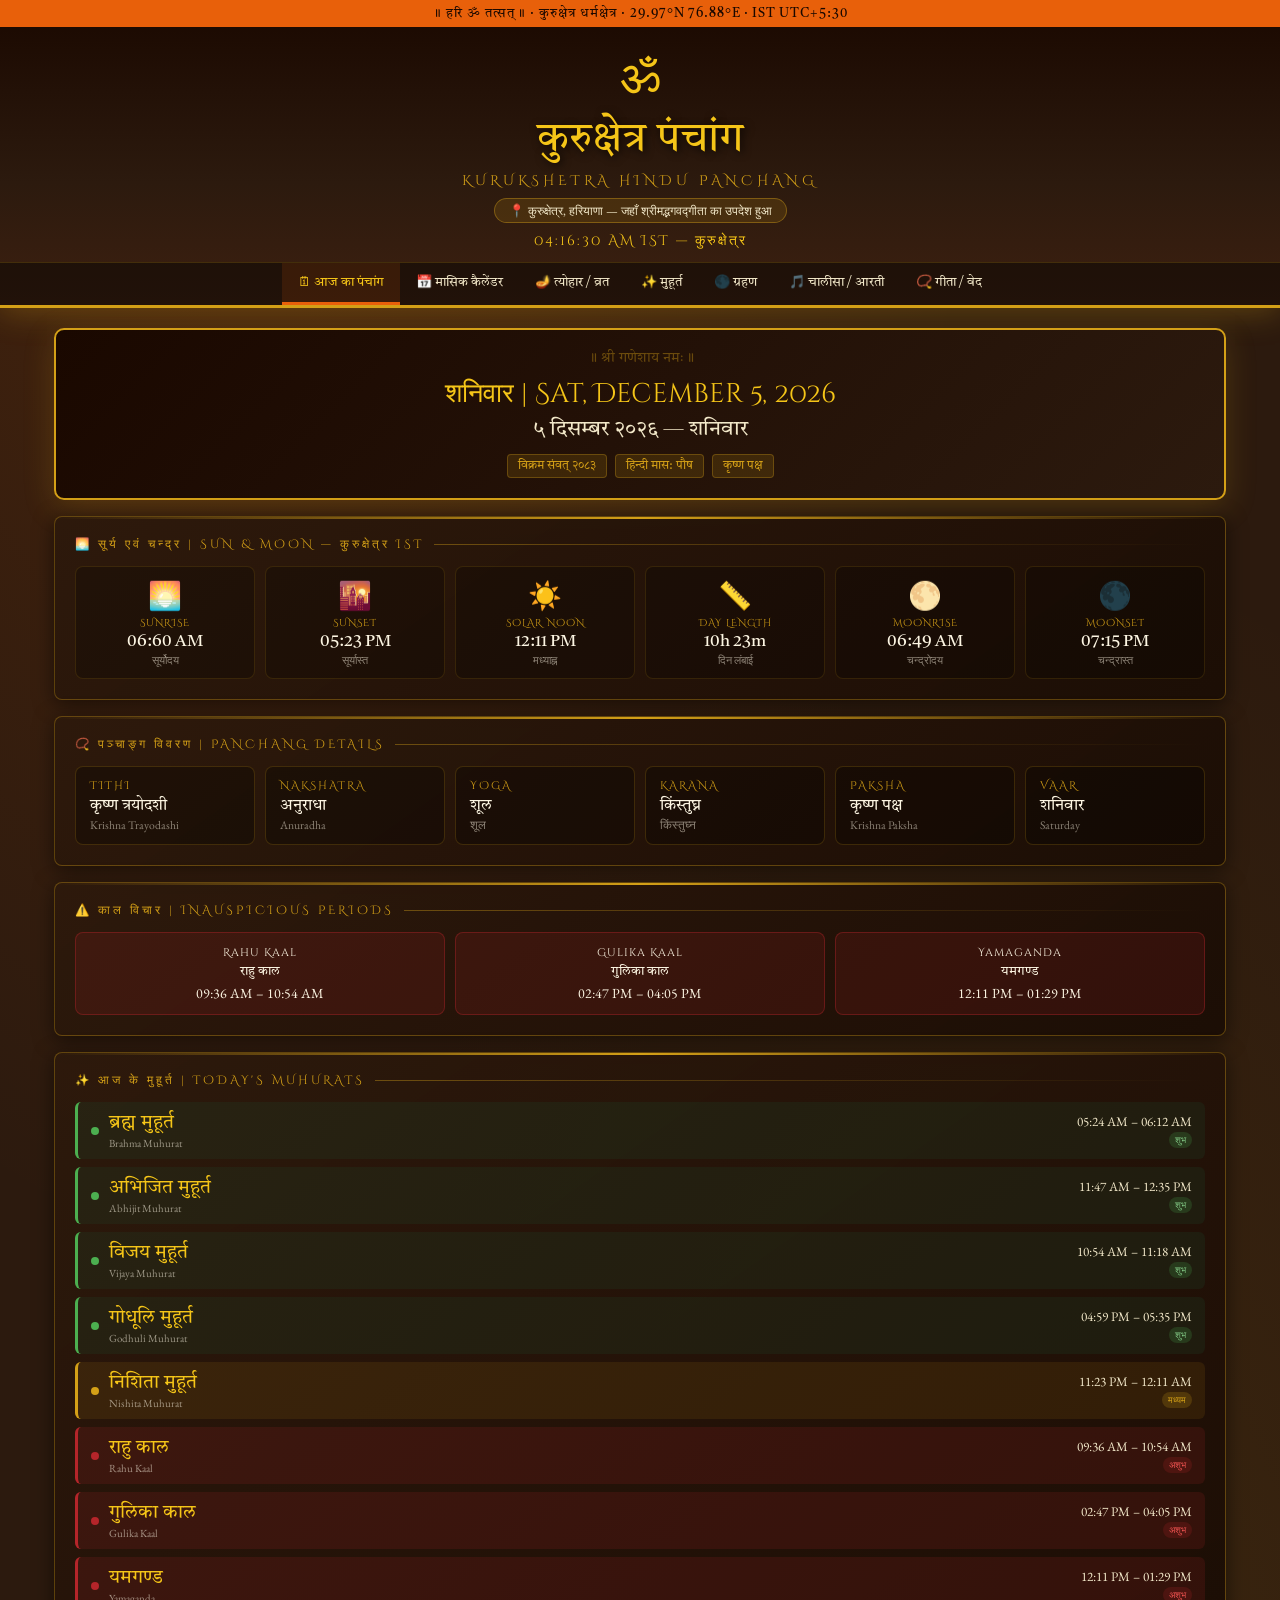
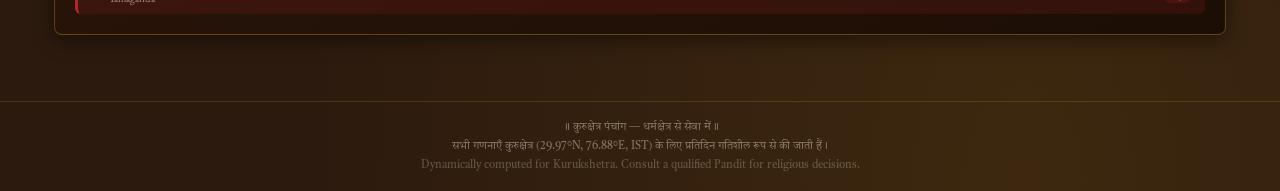
==== commit 8df1a41f: "Modify Hanuman Chalisa text with HTML breaks Updated the text content of the Hanuman Chalisa in the " ====
--- a/index.html
+++ b/index.html
@@ -1478,7 +1478,8 @@
   hanuman_chalisa: {
     title:'हनुमान चालीसा',
     subtitle:'HANUMAN CHALISA',
-    text:'<span class="doha">॥ दोहा ॥\nश्रीगुरु चरन सरोज रज, निज मनु मुकुरु सुधारि।\nबरनउँ रघुबर बिमल जसु, जो दायकु फल चारि॥\n\nबुद्धिहीन तनु जानिके, सुमिरौं पवन-कुमार।\nबल बुद्धि बिद्या देहु मोहिं, हरहु कलेस बिकार॥</span>\n\n<span class="doha">॥ चौपाई ॥</span>\n<span class="chaupai-num">॥ १ ॥</span>\nजय हनुमान ज्ञान गुन सागर। जय कपीस तिहुँ लोक उजागर॥\n\n<span class="chaupai-num">॥ २ ॥</span>\nरामदूत अतुलित बल धामा। अञ्जनि-पुत्र पवनसुत नामा॥\n\n<span class="chaupai-num">॥ ३ ॥</span>\nमहाबीर बिक्रम बजरङ्गी। कुमति निवार सुमति के सङ्गी॥\n\n<span class="chaupai-num">॥ ४ ॥</span>\nकञ्चन बरन बिराज सुबेसा। कानन कुण्डल कुञ्चित केसा॥\n\n<span class="chaupai-num">॥ ५ ॥</span>\nहाथ बज्र औ ध्वजा बिराजै। काँधे मूँज जनेऊ साजै॥\n\n<span class="chaupai-num">॥ ६ ॥</span>\nसङ्कर सुवन केसरीनन्दन। तेज प्रताप महा जग-बन्दन॥\n\n<span class="chaupai-num">॥ ७ ॥</span>\nबिद्यावान गुनी अति चातुर। राम काज करिबे को आतुर॥\n\n<span class="chaupai-num">॥ ८ ॥</span>\nप्रभु चरित्र सुनिबे को रसिया। राम लखन सीता मन बसिया॥\n\n<span class="chaupai-num">॥ ९ ॥</span>\nसूक्ष्म रूप धरि सियहिं दिखावा। बिकट रूप धरि लङ्क जरावा॥\n\n<span class="chaupai-num">॥ १० ॥</span>\nभीम रूप धरि असुर सँहारे। रामचन्द्र के काज सँवारे॥\n\n<span class="chaupai-num">॥ ११ ॥</span>\nलाय सञ्जीवन लखन जियाये। श्रीरघुबीर हरषि उर लाये॥\n\n<span class="chaupai-num">॥ १२ ॥</span>\nरघुपति कीन्ही बहुत बड़ाई। तुम मम प्रिय भरतहि सम भाई॥\n\n<span class="chaupai-num">॥ १३ ॥</span>\nसहस बदन तुम्हरो जस गावैं। अस कहि श्रीपति कण्ठ लगावैं॥\n\n<span class="chaupai-num">॥ १४ ॥</span>\nसनकादिक ब्रह्मादि मुनीसा। नारद सारद सहित अहीसा॥\n\n<span class="chaupai-num">॥ १५ ॥</span>\nजम कुबेर दिगपाल जहाँ ते। कबि कोबिद कहि सके कहाँ ते॥\n\n<span class="chaupai-num">॥ १६ ॥</span>\nतुम उपकार सुग्रीवहिं कीन्हा। राम मिलाय राज-पद दीन्हा॥\n\n<span class="chaupai-num">॥ १७ ॥</span>\nतुम्हरो मन्त्र बिभीषन माना। लङ्केस्वर भए सब जग जाना॥\n\n<span class="chaupai-num">॥ १८ ॥</span>\nजुग सहस्र जोजन पर भानू। लील्यो ताहि मधुर फल जानू॥\n\n<span class="chaupai-num">॥ १९ ॥</span>\nप्रभु मुद्रिका मेलि मुख माहीं। जलधि लाँघि गये अचरज नाहीं॥\n\n<span class="chaupai-num">॥ २० ॥</span>\nदुर्गम काज जगत के जेते। सुगम अनुग्रह तुम्हरे तेते॥\n\n<span class="chaupai-num">॥ २१ ॥</span>\nराम दुआरे तुम रखवारे। होत न आज्ञा बिनु पैसारे॥\n\n<span class="chaupai-num">॥ २२ ॥</span>\nसब सुख लहै तुम्हारी सरना। तुम रच्छक काहू को डर ना॥\n\n<span class="chaupai-num">॥ २३ ॥</span>\nआपन तेज सम्हारो आपै। तीनों लोक हाँक तें काँपै॥\n\n<span class="chaupai-num">॥ २४ ॥</span>\nभूत पिसाच निकट नहिं आवै। महाबीर जब नाम सुनावै॥\n\n<span class="chaupai-num">॥ २५ ॥</span>\nनासै रोग हरै सब पीरा। जपत निरन्तर हनुमत बीरा॥\n\n<span class="chaupai-num">॥ २६ ॥</span>\nसङ्कट तें हनुमान छुड़ावै। मन क्रम बचन ध्यान जो लावै॥\n\n<span class="chaupai-num">॥ २७ ॥</span>\nसब पर राम तपस्वी राजा। तिन के काज सकल तुम साजा॥\n\n<span class="chaupai-num">॥ २८ ॥</span>\nऔर मनोरथ जो कोई लावै। सोइ अमित जीवन फल पावै॥\n\n<span class="chaupai-num">॥ २९ ॥</span>\nचारों जुग परताप तुम्हारा। है परसिद्ध जगत उजियारा॥\n\n<span class="chaupai-num">॥ ३० ॥</span>\nसाधु सन्त के तुम रखवारे। असुर निकन्दन राम दुलारे॥\n\n<span class="chaupai-num">॥ ३१ ॥</span>\nअष्टसिद्धि नव निधि के दाता। अस बर दीन जानकी माता॥\n\n<span class="chaupai-num">॥ ३२ ॥</span>\nराम रसायन तुम्हरे पासा। सदा रहो रघुपति के दासा॥\n\n<span class="chaupai-num">॥ ३३ ॥</span>\nतुम्हरे भजन राम को पावै। जनम-जनम के दुख बिसरावै॥\n\n<span class="chaupai-num">॥ ३४ ॥</span>\nअन्त काल रघुबर पुर जाई। जहाँ जन्म हरि-भक्त कहाई॥\n\n<span class="chaupai-num">॥ ३५ ॥</span>\nऔर देवता चित्त न धरई। हनुमत सेइ सर्व सुख करई॥\n\n<span class="chaupai-num">॥ ३६ ॥</span>\nसङ्कट कटै मिटै सब पीरा। जो सुमिरै हनुमत बलबीरा॥\n\n<span class="chaupai-num">॥ ३७ ॥</span>\nजय जय जय हनुमान गोसाईं। कृपा करहु गुरुदेव की नाईं॥\n\n<span class="chaupai-num">॥ ३८ ॥</span>\nजो सत बार पाठ कर कोई। छूटहि बन्दि महा सुख होई॥\n\n<span class="chaupai-num">॥ ३९ ॥</span>\nजो यह पढ़ै हनुमान चालीसा। होय सिद्धि साखी गौरीसा॥\n\n<span class="chaupai-num">॥ ४० ॥</span>\nतुलसीदास सदा हरि चेरा। कीजै नाथ हृदय मँह डेरा॥\n\n<span class="doha">॥ दोहा ॥\nपवन तनय सङ्कट हरन, मङ्गल मूरति रूप।\nराम लखन सीता सहित, हृदय बसहु सुर भूप॥</span>\n\n॥ जय श्री हनुमान ॥'
+    text:'<span class="doha">॥ दोहा ॥<br>श्रीगुरु चरन सरोज रज, निज मनु मुकुरु सुधारि।<br>बरनउँ रघुबर बिमल जसु, जो दायकु फल चारि॥<br><br>बुद्धिहीन तनु जानिके, सुमिरौं पवन-कुमार।<br>बल बुद्धि बिद्या देहु मोहिं, हरहु कलेस बिकार॥</span><br><br><span class="doha">॥ चौपाई ॥</span><br><span class="chaupai-num">॥ १ ॥</span> जय हनुमान ज्ञान गुन सागर। जय कपीस तिहुँ लोक उजागर॥<br><span class="chaupai-num">॥ २ ॥</span> रामदूत अतुलित बल धामा। अञ्जनि-पुत्र पवनसुत नामा॥<br><span class="chaupai-num">॥ ३ ॥</span> महाबीर बिक्रम बजरङ्गी। कुमति निवार सुमति के सङ्गी॥<br><span class="chaupai-num">॥ ४ ॥</span> कञ्चन बरन बिराज सुबेसा। कानन कुण्डल कुञ्चित केसा॥<br><span class="chaupai-num">॥ ५ ॥</span> हाथ बज्र औ ध्वजा बिराजै। काँधे मूँज जनेऊ साजै॥<br><span class="chaupai-num">॥ ६ ॥</span> सङ्कर सुवन केसरीनन्दन। तेज प्रताप महा जग-बन्दन॥<br><span class="chaupai-num">॥ ७ ॥</span> बिद्यावान गुनी अति चातुर। राम काज करिबे को आतुर॥<br><span class="chaupai-num">॥ ८ ॥</span> प्रभु चरित्र सुनिबे को रसिया। राम लखन सीता मन बसिया॥<br><span class="chaupai-num">॥ ९ ॥</span> सूक्ष्म रूप धरि सियहिं दिखावा। बिकट रूप धरि लङ्क जरावा॥<br><span class="chaupai-num">॥ १० ॥</span> भीम रूप धरि असुर सँहारे। रामचन्द्र के काज सँवारे॥<br><span class="chaupai-num">॥ ११ ॥</span> लाय सञ्जीवन लखन जियाये। श्रीरघुबीर हरषि उर लाये॥<br><span class="chaupai-num">॥ १२ ॥</span> रघुपति कीन्ही बहुत बड़ाई। तुम मम प्रिय भरतहि सम भाई॥<br><span class="chaupai-num">॥ १३ ॥</span> सहस बदन तुम्हरो जस गावैं। अस कहि श्रीपति कण्ठ लगावैं॥<br><span class="chaupai-num">॥ १४ ॥</span> सनकादिक ब्रह्मादि मुनीसा। नारद सारद सहित अहीसा॥<br><span class="chaupai-num">॥ १५ ॥</span> जम कुबेर दिगपाल जहाँ ते। कबि कोबिद कहि सके कहाँ ते॥<br><span class="chaupai-num">॥ १६ ॥</span> तुम उपकार सुग्रीवहिं कीन्हा। राम मिलाय राज-पद दीन्हा॥<br><span class="chaupai-num">॥ १७ ॥</span> तुम्हरो मन्त्र बिभीषन माना। लङ्केस्वर भए सब जग जाना॥<br><span class="chaupai-num">॥ १८ ॥</span> जुग सहस्र जोजन पर भानू। लील्यो ताहि मधुर फल जानू॥<br><span class="chaupai-num">॥ १९ ॥</span> प्रभु मुद्रिका मेलि मुख माहीं। जलधि लाँघि गये अचरज नाहीं॥<br><span class="chaupai-num">॥ २० ॥</span> दुर्गम काज जगत के जेते। सुगम अनुग्रह तुम्हरे तेते॥<br><span class="chaupai-num">॥ २१ ॥</span> राम दुआरे तुम रखवारे। होत न आज्ञा बिनु पैसारे॥<br><span class="chaupai-num">॥ २२ ॥</span> सब सुख लहै तुम्हारी सरना। तुम रच्छक काहू को डर ना॥<br><span class="chaupai-num">॥ २३ ॥</span> आपन तेज सम्हारो आपै। तीनों लोक हाँक तें काँपै॥<br><span class="chaupai-num">॥ २४ ॥</span> भूत पिसाच निकट नहिं आवै। महाबीर जब नाम सुनावै॥<br><span class="chaupai-num">॥ २५ ॥</span> नासै रोग हरै सब पीरा। जपत निरन्तर हनुमत बीरा॥<br><span class="chaupai-num">॥ २६ ॥</span> सङ्कट तें हनुमान छुड़ावै। मन क्रम बचन ध्यान जो लावै॥<br><span class="chaupai-num">॥ २७ ॥</span> सब पर राम तपस्वी राजा। तिन के काज सकल तुम साजा॥<br><span class="chaupai-num">॥ २८ ॥</span> और मनोरथ जो कोई लावै। सोइ अमित जीवन फल पावै॥<br><span class="chaupai-num">॥ २९ ॥</span> चारों जुग परताप तुम्हारा। है परसिद्ध जगत उजियारा॥<br><span class="chaupai-num">॥ ३० ॥</span> साधु सन्त के तुम रखवारे। असुर निकन्दन राम दुलारे॥<br><span class="chaupai-num">॥ ३१ ॥</span> अष्टसिद्धि नव निधि के दाता। अस बर दीन जानकी माता॥<br><span class="chaupai-num">॥ ३२ ॥</span> राम रसायन तुम्हरे पासा। सदा रहो रघुपति के दासा॥<br><span class="chaupai-num">॥ ३३ ॥</span> तुम्हरे भजन राम को पावै। जनम-जनम के दुख बिसरावै॥<br><span class="chaupai-num">॥ ३४ ॥</span> अन्त काल रघुबर पुर जाई। जहाँ जन्म हरि-भक्त कहाई॥<br><span class="chaupai-num">॥ ३५ ॥</span> और देवता चित्त न धरई। हनुमत सेइ सर्व सुख करई॥<br><span class="chaupai-num">॥ ३६ ॥</span> सङ्कट कटै मिटै सब पीरा। जो सुमिरै हनुमत बलबीरा॥<br><span class="chaupai-num">॥ ३७ ॥</span> जय जय जय हनुमान गोसाईं। कृपा करहु गुरुदेव की नाईं॥<br><span class="chaupai-num">॥ ३८ ॥</span> जो सत बार पाठ कर कोई। छूटहि बन्दि महा सुख होई॥<br><span class="chaupai-num">॥ ३९ ॥</span> जो यह पढ़ै हनुमान चालीसा। होय सिद्धि साखी गौरीसा॥<br><span class="chaupai-num">॥ ४० ॥</span> तुलसीदास सदा हरि चेरा। कीजै नाथ हृदय मँह डेरा॥<br><br><span class="doha">॥ दोहा ॥<br>पवन तनय सङ्कट हरन, मङ्गल मूरति रूप।<br>राम लखन सीता सहित, हृदय बसहु सुर भूप॥</span><br><br>॥ जय श्री हनुमान ॥'
+/*    text:'<span class="doha">॥ दोहा ॥\nश्रीगुरु चरन सरोज रज, निज मनु मुकुरु सुधारि।\nबरनउँ रघुबर बिमल जसु, जो दायकु फल चारि॥\n\nबुद्धिहीन तनु जानिके, सुमिरौं पवन-कुमार।\nबल बुद्धि बिद्या देहु मोहिं, हरहु कलेस बिकार॥</span>\n\n<span class="doha">॥ चौपाई ॥</span>\n<span class="chaupai-num">॥ १ ॥</span>\nजय हनुमान ज्ञान गुन सागर। जय कपीस तिहुँ लोक उजागर॥\n\n<span class="chaupai-num">॥ २ ॥</span>\nरामदूत अतुलित बल धामा। अञ्जनि-पुत्र पवनसुत नामा॥\n\n<span class="chaupai-num">॥ ३ ॥</span>\nमहाबीर बिक्रम बजरङ्गी। कुमति निवार सुमति के सङ्गी॥\n\n<span class="chaupai-num">॥ ४ ॥</span>\nकञ्चन बरन बिराज सुबेसा। कानन कुण्डल कुञ्चित केसा॥\n\n<span class="chaupai-num">॥ ५ ॥</span>\nहाथ बज्र औ ध्वजा बिराजै। काँधे मूँज जनेऊ साजै॥\n\n<span class="chaupai-num">॥ ६ ॥</span>\nसङ्कर सुवन केसरीनन्दन। तेज प्रताप महा जग-बन्दन॥\n\n<span class="chaupai-num">॥ ७ ॥</span>\nबिद्यावान गुनी अति चातुर। राम काज करिबे को आतुर॥\n\n<span class="chaupai-num">॥ ८ ॥</span>\nप्रभु चरित्र सुनिबे को रसिया। राम लखन सीता मन बसिया॥\n\n<span class="chaupai-num">॥ ९ ॥</span>\nसूक्ष्म रूप धरि सियहिं दिखावा। बिकट रूप धरि लङ्क जरावा॥\n\n<span class="chaupai-num">॥ १० ॥</span>\nभीम रूप धरि असुर सँहारे। रामचन्द्र के काज सँवारे॥\n\n<span class="chaupai-num">॥ ११ ॥</span>\nलाय सञ्जीवन लखन जियाये। श्रीरघुबीर हरषि उर लाये॥\n\n<span class="chaupai-num">॥ १२ ॥</span>\nरघुपति कीन्ही बहुत बड़ाई। तुम मम प्रिय भरतहि सम भाई॥\n\n<span class="chaupai-num">॥ १३ ॥</span>\nसहस बदन तुम्हरो जस गावैं। अस कहि श्रीपति कण्ठ लगावैं॥\n\n<span class="chaupai-num">॥ १४ ॥</span>\nसनकादिक ब्रह्मादि मुनीसा। नारद सारद सहित अहीसा॥\n\n<span class="chaupai-num">॥ १५ ॥</span>\nजम कुबेर दिगपाल जहाँ ते। कबि कोबिद कहि सके कहाँ ते॥\n\n<span class="chaupai-num">॥ १६ ॥</span>\nतुम उपकार सुग्रीवहिं कीन्हा। राम मिलाय राज-पद दीन्हा॥\n\n<span class="chaupai-num">॥ १७ ॥</span>\nतुम्हरो मन्त्र बिभीषन माना। लङ्केस्वर भए सब जग जाना॥\n\n<span class="chaupai-num">॥ १८ ॥</span>\nजुग सहस्र जोजन पर भानू। लील्यो ताहि मधुर फल जानू॥\n\n<span class="chaupai-num">॥ १९ ॥</span>\nप्रभु मुद्रिका मेलि मुख माहीं। जलधि लाँघि गये अचरज नाहीं॥\n\n<span class="chaupai-num">॥ २० ॥</span>\nदुर्गम काज जगत के जेते। सुगम अनुग्रह तुम्हरे तेते॥\n\n<span class="chaupai-num">॥ २१ ॥</span>\nराम दुआरे तुम रखवारे। होत न आज्ञा बिनु पैसारे॥\n\n<span class="chaupai-num">॥ २२ ॥</span>\nसब सुख लहै तुम्हारी सरना। तुम रच्छक काहू को डर ना॥\n\n<span class="chaupai-num">॥ २३ ॥</span>\nआपन तेज सम्हारो आपै। तीनों लोक हाँक तें काँपै॥\n\n<span class="chaupai-num">॥ २४ ॥</span>\nभूत पिसाच निकट नहिं आवै। महाबीर जब नाम सुनावै॥\n\n<span class="chaupai-num">॥ २५ ॥</span>\nनासै रोग हरै सब पीरा। जपत निरन्तर हनुमत बीरा॥\n\n<span class="chaupai-num">॥ २६ ॥</span>\nसङ्कट तें हनुमान छुड़ावै। मन क्रम बचन ध्यान जो लावै॥\n\n<span class="chaupai-num">॥ २७ ॥</span>\nसब पर राम तपस्वी राजा। तिन के काज सकल तुम साजा॥\n\n<span class="chaupai-num">॥ २८ ॥</span>\nऔर मनोरथ जो कोई लावै। सोइ अमित जीवन फल पावै॥\n\n<span class="chaupai-num">॥ २९ ॥</span>\nचारों जुग परताप तुम्हारा। है परसिद्ध जगत उजियारा॥\n\n<span class="chaupai-num">॥ ३० ॥</span>\nसाधु सन्त के तुम रखवारे। असुर निकन्दन राम दुलारे॥\n\n<span class="chaupai-num">॥ ३१ ॥</span>\nअष्टसिद्धि नव निधि के दाता। अस बर दीन जानकी माता॥\n\n<span class="chaupai-num">॥ ३२ ॥</span>\nराम रसायन तुम्हरे पासा। सदा रहो रघुपति के दासा॥\n\n<span class="chaupai-num">॥ ३३ ॥</span>\nतुम्हरे भजन राम को पावै। जनम-जनम के दुख बिसरावै॥\n\n<span class="chaupai-num">॥ ३४ ॥</span>\nअन्त काल रघुबर पुर जाई। जहाँ जन्म हरि-भक्त कहाई॥\n\n<span class="chaupai-num">॥ ३५ ॥</span>\nऔर देवता चित्त न धरई। हनुमत सेइ सर्व सुख करई॥\n\n<span class="chaupai-num">॥ ३६ ॥</span>\nसङ्कट कटै मिटै सब पीरा। जो सुमिरै हनुमत बलबीरा॥\n\n<span class="chaupai-num">॥ ३७ ॥</span>\nजय जय जय हनुमान गोसाईं। कृपा करहु गुरुदेव की नाईं॥\n\n<span class="chaupai-num">॥ ३८ ॥</span>\nजो सत बार पाठ कर कोई। छूटहि बन्दि महा सुख होई॥\n\n<span class="chaupai-num">॥ ३९ ॥</span>\nजो यह पढ़ै हनुमान चालीसा। होय सिद्धि साखी गौरीसा॥\n\n<span class="chaupai-num">॥ ४० ॥</span>\nतुलसीदास सदा हरि चेरा। कीजै नाथ हृदय मँह डेरा॥\n\n<span class="doha">॥ दोहा ॥\nपवन तनय सङ्कट हरन, मङ्गल मूरति रूप।\nराम लखन सीता सहित, हृदय बसहु सुर भूप॥</span>\n\n॥ जय श्री हनुमान ॥' */
   },
   om_jai_jagdish: {
     title:'ॐ जय जगदीश हरे',
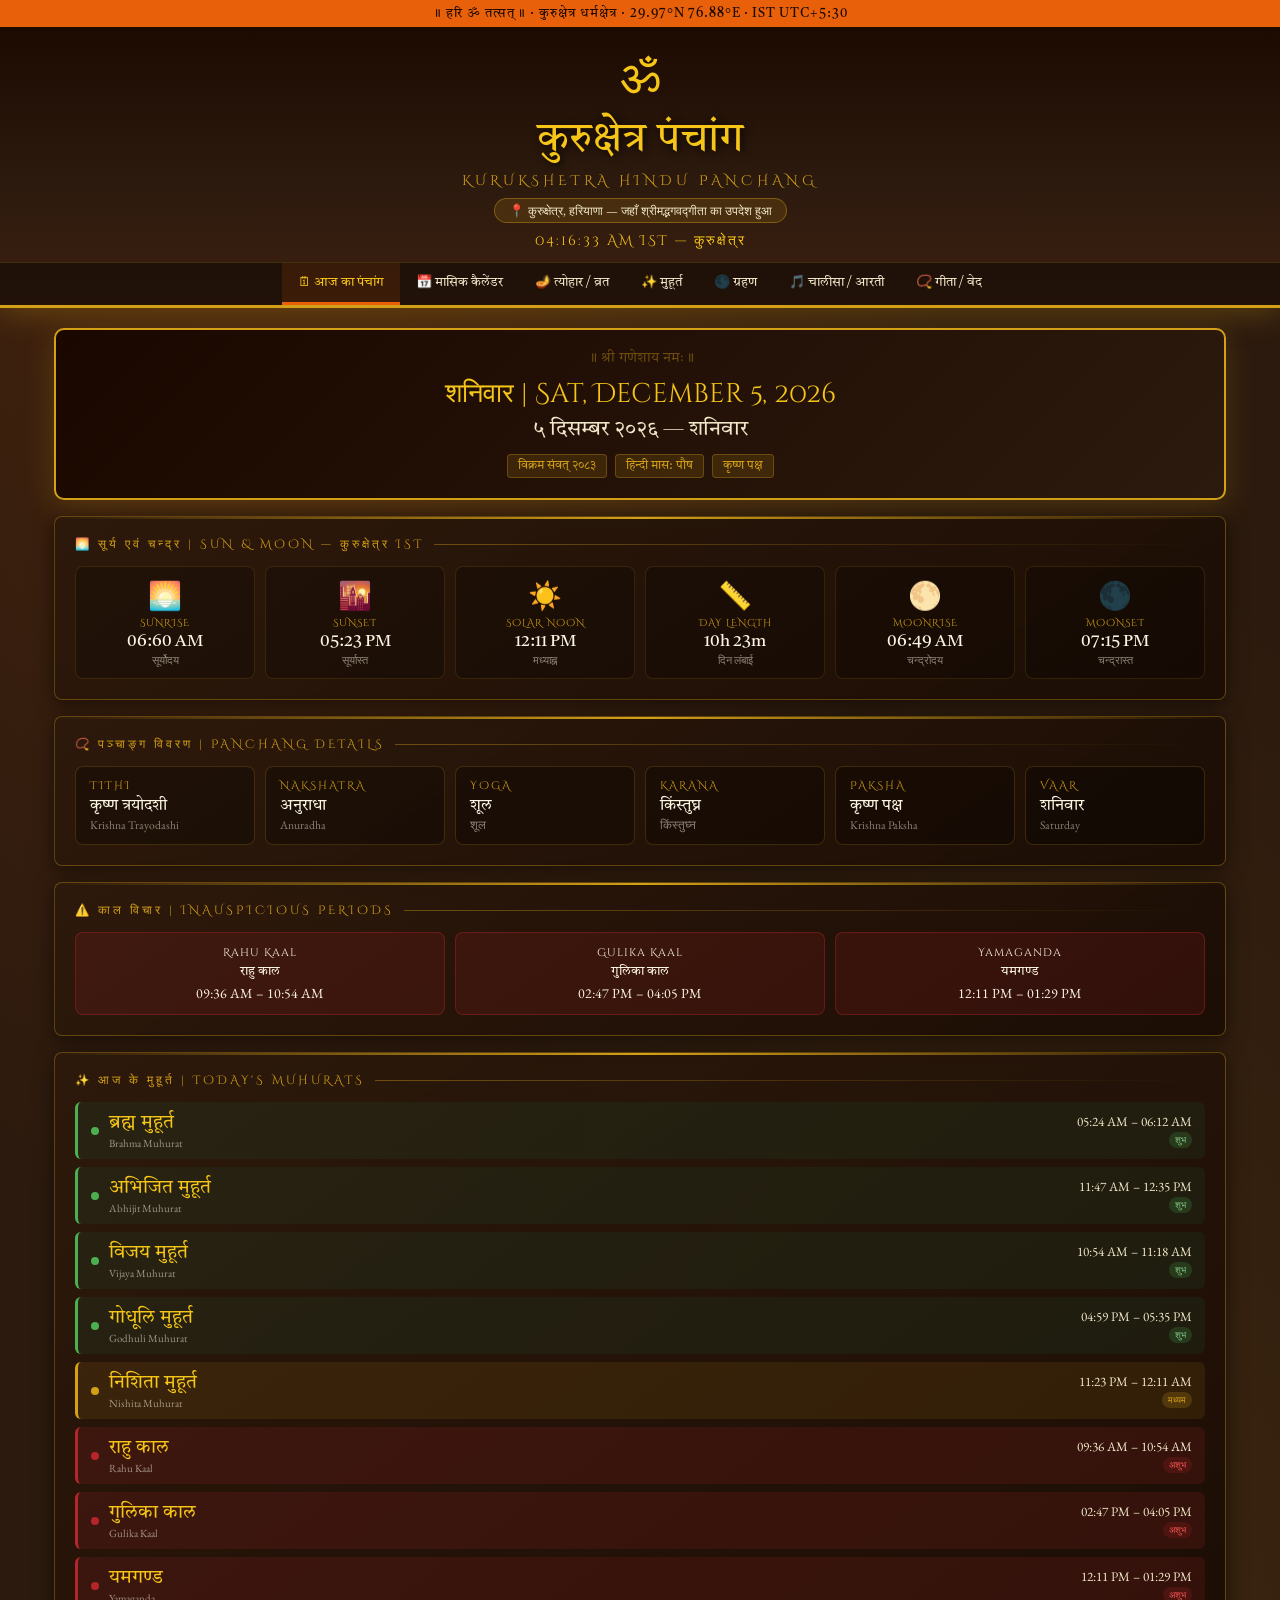
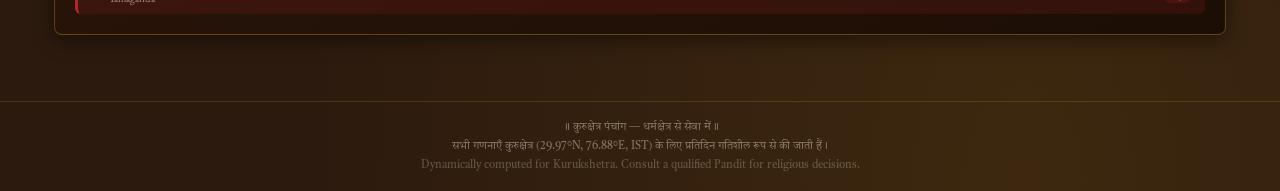
==== commit a11bf366: "audio file added" ====
--- a/index.html
+++ b/index.html
@@ -1117,7 +1117,7 @@
     type:'chalisa',
     icon:'🚩',
     duration:'8:12',
-    audio:'https://www.soundhelix.com/examples/mp3/SoundHelix-Song-1.mp3', // replace with real file
+    audio:'https://github.com/Tanuj1goyal/HinduCalendar/blob/main/audio/chalisa/hanuman_chalisa.mp3', // replace with real file
     textKey:'hanuman_chalisa'
   },
   /* ── GANESH CHALISA ── */
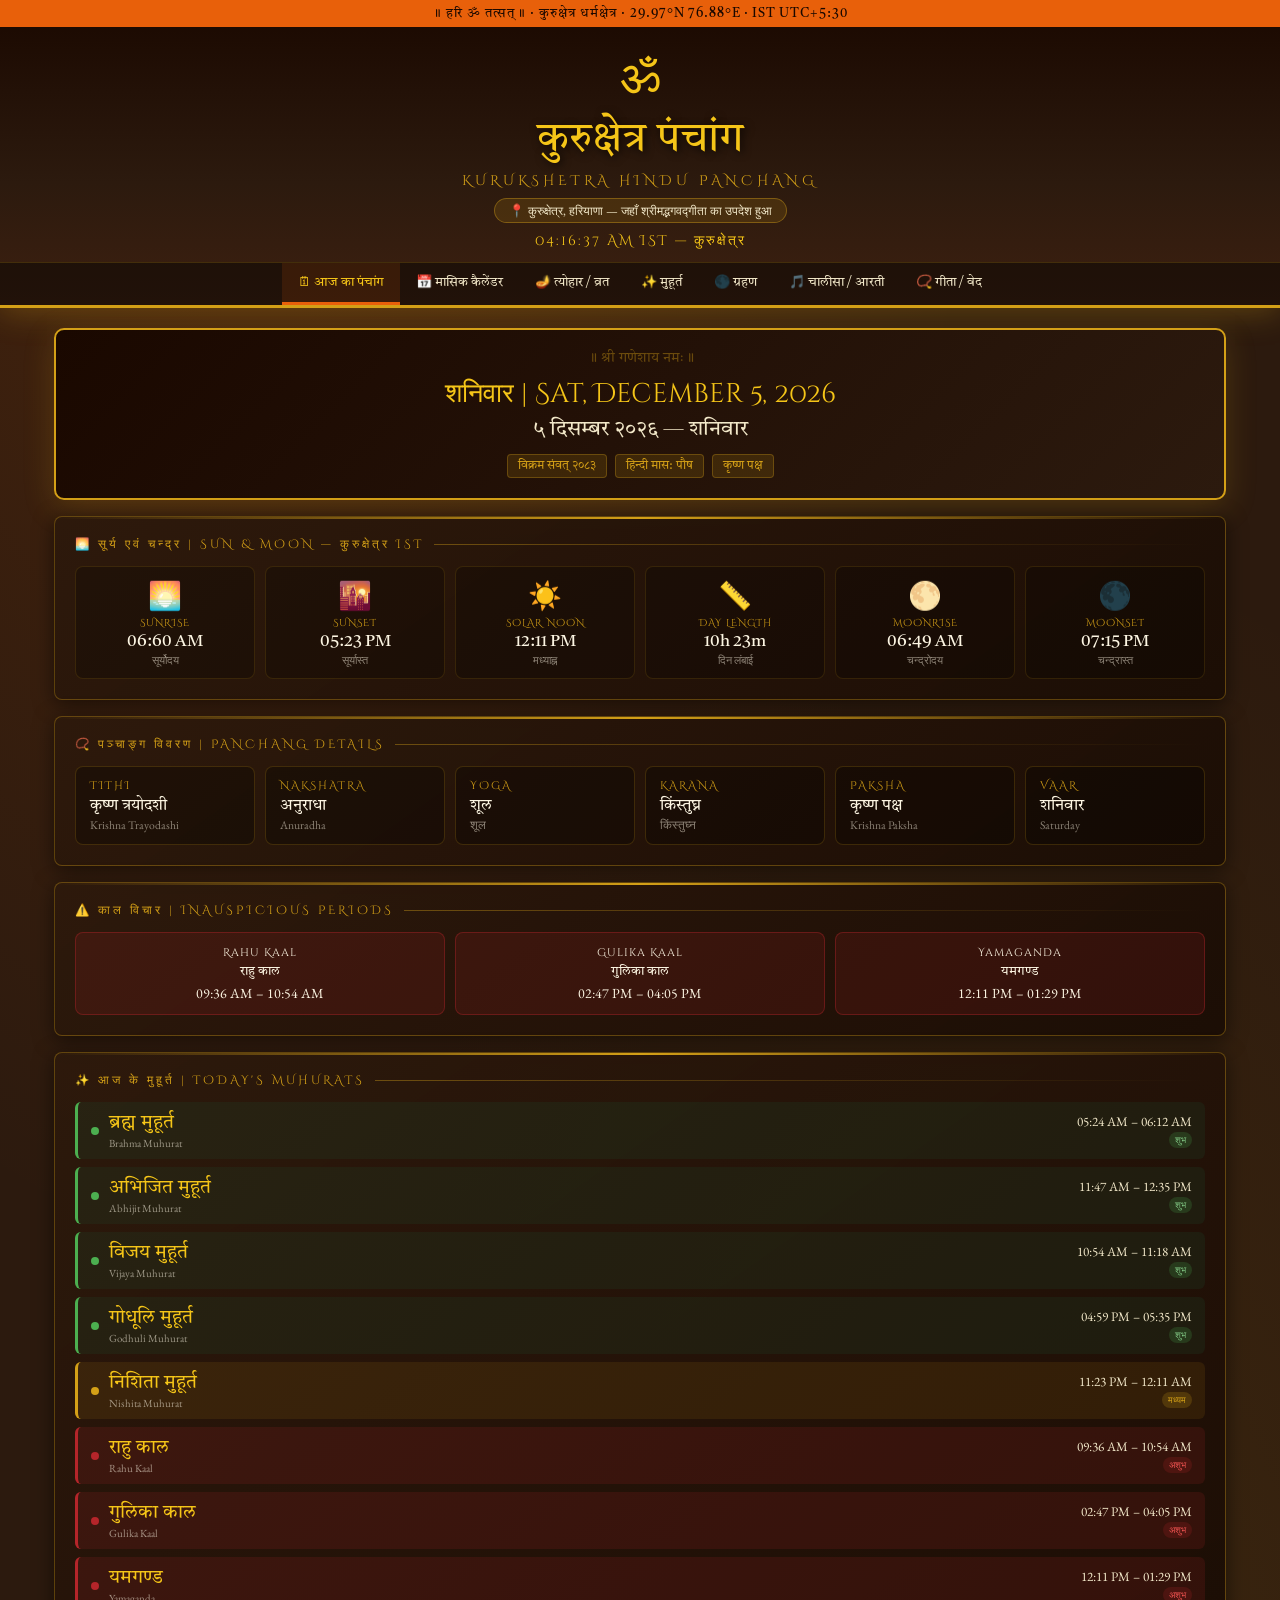
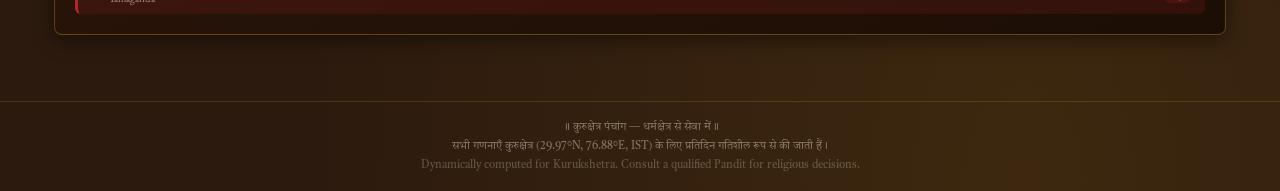
==== commit 5b1c6b41: "file name changed" ====
--- a/index.html
+++ b/index.html
@@ -1117,7 +1117,8 @@
     type:'chalisa',
     icon:'🚩',
     duration:'8:12',
-    audio:'https://github.com/Tanuj1goyal/HinduCalendar/blob/main/audio/chalisa/hanuman_chalisa.mp3', // replace with real file
+    //audio:'https://github.com/Tanuj1goyal/HinduCalendar/blob/main/audio/chalisa/hanuman_chalisa.mp3', // replace with real file
+    audio:'https://raw.githubusercontent.com/Tanuj1goyal/HinduCalendar/main/audio/chalisa/hanuman_chalisa.mp3',
     textKey:'hanuman_chalisa'
   },
   /* ── GANESH CHALISA ── */
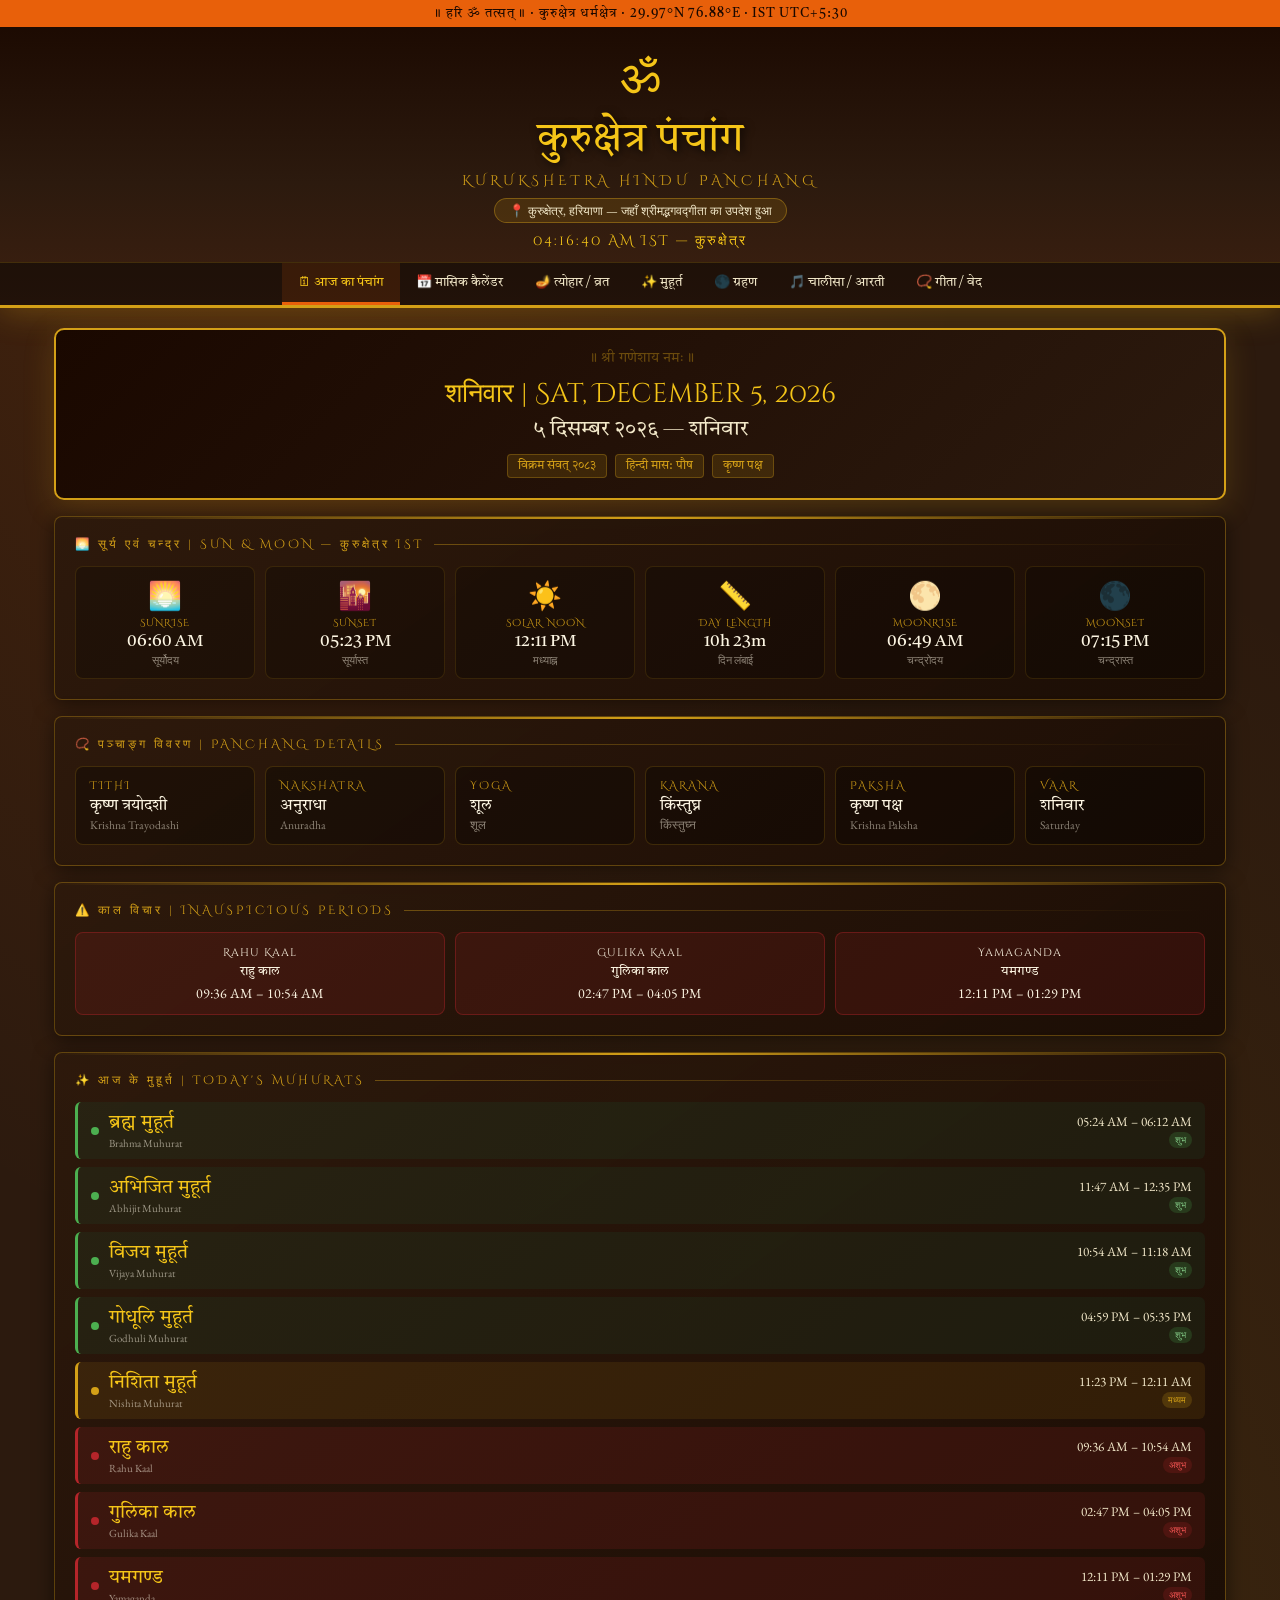
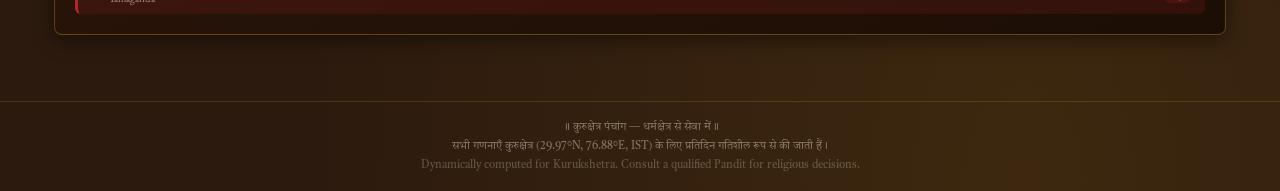
==== commit a88eb312: "file name change again" ====
--- a/index.html
+++ b/index.html
@@ -1116,8 +1116,7 @@
     deityEn:'Shri Hanuman',
     type:'chalisa',
     icon:'🚩',
-    duration:'8:12',
-    //audio:'https://github.com/Tanuj1goyal/HinduCalendar/blob/main/audio/chalisa/hanuman_chalisa.mp3', // replace with real file
+    duration:'9:41',
     audio:'https://raw.githubusercontent.com/Tanuj1goyal/HinduCalendar/main/audio/chalisa/hanuman_chalisa.mp3',
     textKey:'hanuman_chalisa'
   },
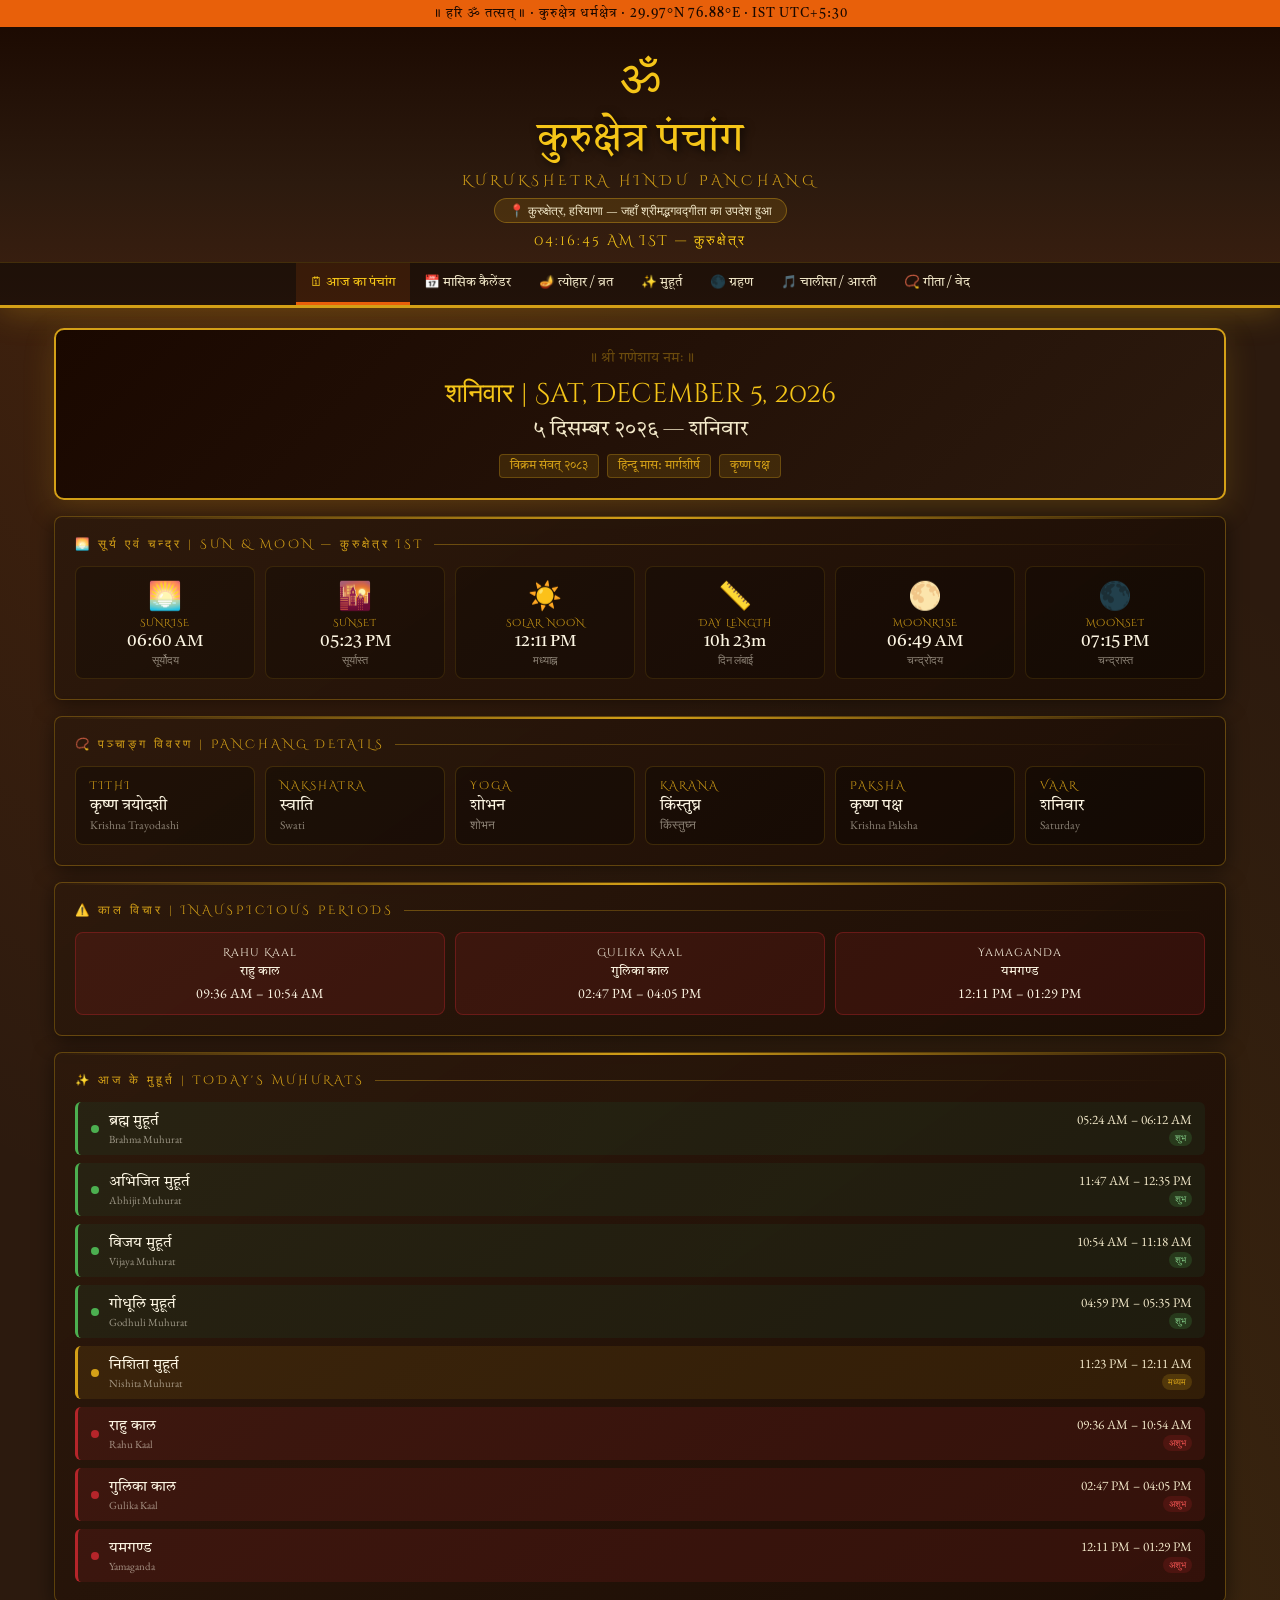
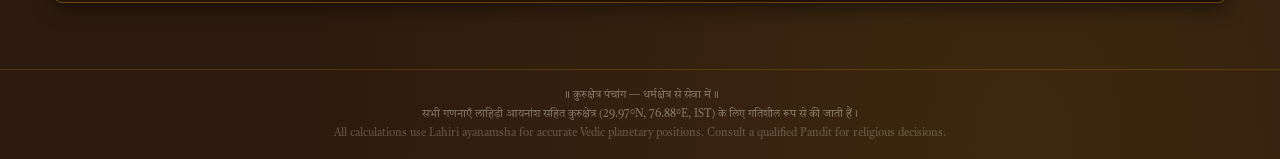
==== commit 679889a8: "More update" ====
--- a/index.html
+++ b/index.html
@@ -1,333 +1,29 @@
 <!DOCTYPE html>
 <html lang="hi">
 <head>
-<meta charset="UTF-8">
-<meta name="viewport" content="width=device-width, initial-scale=1.0">
-<title>कुरुक्षेत्र पंचांग | Kurukshetra Panchang</title>
-<link href="https://fonts.googleapis.com/css2?family=Tiro+Devanagari+Sanskrit:ital@0;1&family=Cinzel+Decorative:wght@400;700&family=EB+Garamond:ital,wght@0,400;0,600;1,400&display=swap" rel="stylesheet">
-<style>
-:root{
-  --saffron:#E8600A;--gold:#D4A017;--bright-gold:#F5C518;
-  --cream:#FDF6E3;--parchment:#F2E8C9;--dark:#2C1A0E;
-  --red:#B5252A;--pink:#E8748A;
-}
-*{box-sizing:border-box;margin:0;padding:0;}
-body{
-  background:#2C1A0E;
-  background-image:
-    radial-gradient(ellipse at 20% 0%,rgba(232,96,10,.15) 0%,transparent 50%),
-    radial-gradient(ellipse at 80% 100%,rgba(212,160,23,.1) 0%,transparent 50%);
-  color:var(--cream);font-family:'EB Garamond',serif;min-height:100vh;
-}
-/* HEADER */
-.hdr{background:linear-gradient(180deg,#1A0800 0%,#2C1A0E 60%,#3D2010 100%);border-bottom:3px solid var(--gold);box-shadow:0 4px 30px rgba(212,160,23,.3);}
-.topband{background:var(--saffron);text-align:center;padding:5px 10px;font-family:'Tiro Devanagari Sanskrit',serif;font-size:.8rem;color:#1A0800;letter-spacing:1px;}
-.hdrmain{display:flex;flex-direction:column;align-items:center;padding:18px 20px 12px;}
-.om{font-size:3rem;color:var(--bright-gold);animation:glow 3s ease-in-out infinite;}
-@keyframes glow{0%,100%{text-shadow:0 0 20px rgba(245,197,24,.5);}50%{text-shadow:0 0 50px rgba(245,197,24,.9),0 0 90px rgba(232,96,10,.4);}}
-.ttl-hi{font-family:'Tiro Devanagari Sanskrit',serif;font-size:clamp(1.5rem,4vw,2.6rem);color:var(--bright-gold);margin-top:6px;text-shadow:2px 2px 8px rgba(0,0,0,.8);}
-.ttl-en{font-family:'Cinzel Decorative',cursive;font-size:clamp(.6rem,1.5vw,.85rem);color:var(--gold);letter-spacing:4px;text-transform:uppercase;margin-top:4px;}
-.loctag{margin-top:8px;background:rgba(212,160,23,.15);border:1px solid rgba(212,160,23,.4);border-radius:20px;padding:3px 14px;font-size:.78rem;color:var(--parchment);}
-.clk{font-family:'Cinzel Decorative',cursive;font-size:.88rem;color:var(--bright-gold);margin-top:8px;letter-spacing:2px;}
-/* NAV */
-.nav{display:flex;justify-content:center;flex-wrap:wrap;background:rgba(0,0,0,.45);border-top:1px solid rgba(212,160,23,.2);}
-.ntab{
-  padding:11px 16px;cursor:pointer;
-  font-family:'Tiro Devanagari Sanskrit',serif;font-size:.82rem;
-  color:var(--parchment);border:none;background:transparent;
-  border-bottom:3px solid transparent;white-space:nowrap;
-  transition:color .2s,background .2s,border-color .2s;
-}
-.ntab:hover{color:var(--bright-gold);background:rgba(212,160,23,.08);}
-.ntab.on{color:var(--bright-gold);border-bottom-color:var(--saffron);background:rgba(232,96,10,.13);}
-/* PANELS */
-.main{max-width:1200px;margin:0 auto;padding:20px 14px 50px;}
-.panel{display:none;}
-.panel.on{display:block;}
-/* CARD */
-.card{background:linear-gradient(145deg,rgba(45,25,12,.96),rgba(28,14,5,.99));border:1px solid rgba(212,160,23,.35);border-radius:8px;padding:20px;margin-bottom:16px;position:relative;box-shadow:0 4px 20px rgba(0,0,0,.5);}
-.card::before{content:'';position:absolute;top:0;left:0;right:0;height:2px;background:linear-gradient(90deg,transparent,var(--gold),transparent);border-radius:8px 8px 0 0;}
-.ctitle{font-family:'Cinzel Decorative',cursive;font-size:.72rem;color:var(--gold);letter-spacing:3px;text-transform:uppercase;margin-bottom:14px;display:flex;align-items:center;gap:10px;}
-.ctitle::after{content:'';flex:1;height:1px;background:linear-gradient(90deg,rgba(212,160,23,.4),transparent);}
-/* DATE HERO */
-.hero{background:linear-gradient(135deg,#1A0800,#2C1A0E);border:2px solid var(--gold);border-radius:10px;padding:20px;text-align:center;margin-bottom:16px;box-shadow:0 8px 32px rgba(212,160,23,.2);}
-.hero::before{content:'॥ श्री गणेशाय नमः ॥';display:block;font-family:'Tiro Devanagari Sanskrit',serif;color:rgba(212,160,23,.4);font-size:.85rem;margin-bottom:8px;}
-.den{font-family:'Cinzel Decorative',cursive;font-size:clamp(1rem,2.8vw,1.7rem);color:var(--bright-gold);}
-.dhi{font-family:'Tiro Devanagari Sanskrit',serif;font-size:clamp(.9rem,2.2vw,1.3rem);color:var(--parchment);margin-top:4px;}
-.srow{margin-top:10px;display:flex;justify-content:center;gap:8px;flex-wrap:wrap;}
-.sbadge{background:rgba(212,160,23,.15);border:1px solid rgba(212,160,23,.3);border-radius:4px;padding:3px 10px;font-size:.77rem;color:var(--gold);font-family:'Tiro Devanagari Sanskrit',serif;}
-/* SUN/MOON */
-.smg{display:grid;grid-template-columns:repeat(auto-fit,minmax(128px,1fr));gap:10px;}
-.smi{text-align:center;padding:11px;background:rgba(0,0,0,.25);border-radius:8px;border:1px solid rgba(212,160,23,.15);}
-.smico{font-size:1.7rem;margin-bottom:3px;}
-.smlbl{font-size:.64rem;color:var(--gold);letter-spacing:1px;font-family:'Cinzel Decorative',cursive;text-transform:uppercase;}
-.smval{font-size:1.05rem;color:var(--cream);font-family:'Tiro Devanagari Sanskrit',serif;}
-.smsub{font-size:.7rem;color:rgba(253,246,227,.5);}
-/* PANCHANG */
-.p5g{display:grid;grid-template-columns:repeat(auto-fit,minmax(150px,1fr));gap:10px;}
-.pi{background:rgba(0,0,0,.3);border:1px solid rgba(212,160,23,.2);border-radius:8px;padding:12px 14px;}
-.pilbl{font-size:.66rem;color:var(--gold);letter-spacing:2px;text-transform:uppercase;font-family:'Cinzel Decorative',cursive;margin-bottom:3px;}
-.pihi{font-family:'Tiro Devanagari Sanskrit',serif;font-size:1.02rem;color:var(--cream);}
-.pien{font-size:.73rem;color:rgba(253,246,227,.5);}
-/* RAHU */
-.rg{display:grid;grid-template-columns:repeat(auto-fit,minmax(148px,1fr));gap:10px;}
-.ri{padding:12px;border-radius:8px;text-align:center;border:1px solid;}
-.bad{background:rgba(181,37,42,.15);border-color:rgba(181,37,42,.4);}
-.rien{font-size:.68rem;letter-spacing:1px;font-family:'Cinzel Decorative',cursive;margin-bottom:3px;}
-.rihi{font-family:'Tiro Devanagari Sanskrit',serif;font-size:.83rem;margin-bottom:4px;}
-.ritm{font-size:.87rem;color:var(--cream);}
-/* MUHURATS */
-.ml{display:flex;flex-direction:column;gap:8px;}
-.mit{display:flex;align-items:center;gap:10px;padding:9px 13px;border-radius:6px;border-left:3px solid;}
-.shubh{background:rgba(26,74,46,.2);border-color:#4CAF50;}
-.ashubh{background:rgba(181,37,42,.15);border-color:var(--red);}
-.medium{background:rgba(212,160,23,.1);border-color:var(--gold);}
-.mdot{width:8px;height:8px;border-radius:50%;flex-shrink:0;}
-.shubh .mdot{background:#4CAF50;}.ashubh .mdot{background:var(--red);}.medium .mdot{background:var(--gold);}
-.mnm{flex:1;}
-.mhi{font-family:'Tiro Devanagari Sanskrit',serif;font-size:.93rem;}
-.men{font-size:.68rem;color:rgba(253,246,227,.55);}
-.mtm{font-size:.82rem;color:var(--parchment);text-align:right;white-space:nowrap;}
-.mbdg{font-size:.58rem;padding:2px 6px;border-radius:10px;display:inline-block;margin-top:2px;}
-/* CALENDAR */
-.mnav{display:flex;align-items:center;justify-content:space-between;margin-bottom:14px;}
-.mbtn{background:rgba(212,160,23,.15);border:1px solid rgba(212,160,23,.4);color:var(--gold);padding:7px 15px;border-radius:4px;cursor:pointer;font-size:.95rem;transition:background .2s;}
-.mbtn:hover{background:rgba(212,160,23,.3);}
-.mttl{text-align:center;}
-.mhi{font-family:'Tiro Devanagari Sanskrit',serif;font-size:1.2rem;color:var(--bright-gold);}
-.men2{font-family:'Cinzel Decorative',cursive;font-size:.65rem;color:var(--gold);letter-spacing:2px;}
-.cal{display:grid;grid-template-columns:repeat(7,1fr);gap:3px;}
-.ch{text-align:center;padding:5px 2px;font-family:'Cinzel Decorative',cursive;font-size:.56rem;color:var(--gold);}
-.cd{min-height:76px;padding:5px;background:rgba(0,0,0,.3);border:1px solid rgba(212,160,23,.1);border-radius:4px;}
-.cd.tod{border:2px solid var(--saffron);background:rgba(232,96,10,.1);}
-.cd.om{opacity:.3;}
-.cd.fd{background:rgba(232,96,10,.07);}
-.cd.ecd{background:rgba(80,80,180,.1);border-color:rgba(150,150,255,.2);}
-.cde{font-size:.92rem;color:var(--cream);font-weight:600;}
-.cdh{font-family:'Tiro Devanagari Sanskrit',serif;font-size:.62rem;color:rgba(253,246,227,.4);}
-.cdt{font-family:'Tiro Devanagari Sanskrit',serif;font-size:.6rem;color:var(--gold);}
-.cdf{font-size:.56rem;color:var(--pink);line-height:1.3;margin-top:1px;}
-.cde2{font-size:.52rem;background:rgba(100,100,255,.3);color:#aaaaff;padding:1px 3px;border-radius:3px;}
-@media(max-width:480px){.cd{min-height:50px;padding:3px;}.cdt,.cdf{display:none;}}
-/* FESTIVALS */
-.fbar{display:flex;gap:7px;flex-wrap:wrap;margin-bottom:12px;}
-.fbtn{padding:4px 12px;border-radius:20px;border:1px solid rgba(212,160,23,.3);background:transparent;color:var(--parchment);font-size:.74rem;cursor:pointer;font-family:'Tiro Devanagari Sanskrit',serif;transition:all .2s;}
-.fbtn:hover,.fbtn.on{background:rgba(212,160,23,.2);border-color:var(--gold);color:var(--bright-gold);}
-.fl{display:flex;flex-direction:column;gap:8px;}
-.fi{display:grid;grid-template-columns:96px 1fr auto;gap:8px;align-items:start;padding:10px 12px;background:rgba(0,0,0,.25);border:1px solid rgba(212,160,23,.2);border-radius:6px;border-left:3px solid var(--saffron);}
-.fi:hover{background:rgba(212,160,23,.07);}
-.fi.fec{border-left-color:#7788ff;}
-.fi.fvt{border-left-color:var(--pink);}
-.fi.fpst{opacity:.5;}
-.fi.ftd{background:rgba(232,96,10,.1);}
-.fde{font-size:.76rem;color:var(--gold);}
-.fdh{font-family:'Tiro Devanagari Sanskrit',serif;font-size:.68rem;color:rgba(253,246,227,.5);}
-.ffh{font-family:'Tiro Devanagari Sanskrit',serif;font-size:.96rem;color:var(--cream);}
-.ffe{font-size:.71rem;color:rgba(253,246,227,.5);}
-.fti{font-size:.68rem;color:var(--pink);text-align:right;white-space:nowrap;}
-.fbd{display:inline-block;font-size:.56rem;padding:2px 6px;border-radius:10px;margin-top:3px;}
-@media(max-width:500px){.fi{grid-template-columns:78px 1fr;}.fti{display:none;}}
-/* ECLIPSE */
-.ecrd{border-color:rgba(119,136,255,.4)!important;}
-.ecrd::before{background:linear-gradient(90deg,transparent,#7788ff,transparent)!important;}
-.egrid{display:grid;grid-template-columns:repeat(auto-fit,minmax(255px,1fr));gap:14px;}
-.ei{padding:15px;border-radius:8px;border:1px solid rgba(119,136,255,.3);background:rgba(0,0,30,.4);}
-.ety{font-family:'Cinzel Decorative',cursive;font-size:.7rem;color:#aaaaff;letter-spacing:2px;margin-bottom:5px;}
-.enhi{font-family:'Tiro Devanagari Sanskrit',serif;font-size:1.05rem;color:var(--cream);}
-.edtxt{font-size:.8rem;color:var(--gold);margin-top:3px;}
-.eph{margin-top:9px;display:flex;flex-direction:column;gap:3px;}
-.ep{display:flex;justify-content:space-between;font-size:.74rem;padding:4px 7px;background:rgba(0,0,0,.3);border-radius:4px;}
-.epn{color:#aaaaff;}.ept{color:var(--cream);}
-.enote{font-size:.66rem;color:rgba(253,246,227,.4);margin-top:7px;font-style:italic;}
-/* TODAY BANNER */
-.tbanner{background:linear-gradient(135deg,rgba(232,96,10,.12),rgba(212,160,23,.08));border:1px solid rgba(232,96,10,.3);border-radius:8px;padding:9px 14px;margin-bottom:10px;font-family:'Tiro Devanagari Sanskrit',serif;font-size:.87rem;color:var(--parchment);text-align:center;}
-/* SCROLLBAR */
-::-webkit-scrollbar{width:5px;}::-webkit-scrollbar-track{background:var(--dark);}::-webkit-scrollbar-thumb{background:var(--gold);border-radius:3px;}
-footer{text-align:center;padding:18px;font-size:.7rem;color:rgba(253,246,227,.4);border-top:1px solid rgba(212,160,23,.2);font-family:'Tiro Devanagari Sanskrit',serif;}
-
-/* ═══ BHAJAN / CHALISA / AARTI TAB ═══ */
-.bj-filter-bar{display:flex;gap:7px;flex-wrap:wrap;margin-bottom:16px;}
-.bj-fbtn{padding:5px 14px;border-radius:20px;border:1px solid rgba(212,160,23,.3);background:transparent;color:var(--parchment);font-size:.76rem;cursor:pointer;font-family:'Tiro Devanagari Sanskrit',serif;transition:all .2s;}
-.bj-fbtn:hover,.bj-fbtn.on{background:rgba(212,160,23,.2);border-color:var(--gold);color:var(--bright-gold);}
-
-/* PLAYER BAR */
-.player-bar{
-  position:sticky;top:0;z-index:100;
-  background:linear-gradient(135deg,#1A0800,#2D1200);
-  border:2px solid var(--gold);border-radius:10px;
-  padding:14px 18px;margin-bottom:18px;
-  box-shadow:0 6px 30px rgba(0,0,0,.7),0 0 20px rgba(212,160,23,.15);
-  display:none;
-}
-.player-bar.visible{display:block;}
-.player-now{display:flex;align-items:center;gap:12px;margin-bottom:12px;}
-.player-deity-ico{font-size:2.2rem;flex-shrink:0;animation:spin-slow 8s linear infinite;}
-@keyframes spin-slow{from{transform:rotate(0deg);}to{transform:rotate(360deg);}}
-.player-deity-ico.paused{animation-play-state:paused;}
-.player-info{flex:1;min-width:0;}
-.player-name-hi{font-family:'Tiro Devanagari Sanskrit',serif;font-size:1.05rem;color:var(--bright-gold);white-space:nowrap;overflow:hidden;text-overflow:ellipsis;}
-.player-name-en{font-size:.72rem;color:rgba(253,246,227,.55);margin-top:1px;}
-.player-type-badge{font-size:.6rem;padding:2px 8px;border-radius:10px;background:rgba(232,96,10,.25);color:#FFB347;font-family:'Cinzel Decorative',cursive;letter-spacing:1px;margin-top:3px;display:inline-block;}
-.player-controls{display:flex;align-items:center;gap:10px;flex-wrap:wrap;}
-.pc-btn{
-  width:38px;height:38px;border-radius:50%;border:none;cursor:pointer;
-  display:flex;align-items:center;justify-content:center;font-size:1rem;
-  transition:all .2s;flex-shrink:0;
-}
-.pc-btn.prev,.pc-btn.next{background:rgba(212,160,23,.15);color:var(--gold);}
-.pc-btn.prev:hover,.pc-btn.next:hover{background:rgba(212,160,23,.35);}
-.pc-btn.play{background:var(--saffron);color:#fff;width:44px;height:44px;font-size:1.2rem;box-shadow:0 0 15px rgba(232,96,10,.4);}
-.pc-btn.play:hover{background:var(--bright-gold);color:#1A0800;}
-.player-progress{flex:1;min-width:120px;display:flex;flex-direction:column;gap:4px;}
-.progress-track{width:100%;height:4px;background:rgba(255,255,255,.1);border-radius:2px;cursor:pointer;position:relative;}
-.progress-fill{height:100%;background:linear-gradient(90deg,var(--saffron),var(--bright-gold));border-radius:2px;width:0%;transition:width .5s linear;pointer-events:none;}
-.progress-times{display:flex;justify-content:space-between;font-size:.65rem;color:rgba(253,246,227,.5);font-family:'Cinzel Decorative',cursive;}
-.pc-vol{display:flex;align-items:center;gap:6px;flex-shrink:0;}
-.pc-vol-ico{font-size:.9rem;color:var(--gold);}
-.vol-slider{-webkit-appearance:none;width:70px;height:3px;border-radius:2px;background:rgba(255,255,255,.15);outline:none;cursor:pointer;}
-.vol-slider::-webkit-slider-thumb{-webkit-appearance:none;width:12px;height:12px;border-radius:50%;background:var(--gold);cursor:pointer;}
-.pc-loop{background:transparent;border:1px solid rgba(212,160,23,.3);color:var(--gold);font-size:.65rem;padding:3px 8px;border-radius:10px;cursor:pointer;font-family:'Cinzel Decorative',cursive;letter-spacing:1px;transition:all .2s;white-space:nowrap;}
-.pc-loop.on{background:rgba(212,160,23,.25);color:var(--bright-gold);}
-
-/* TRACK GRID */
-.track-grid{display:grid;grid-template-columns:repeat(auto-fill,minmax(280px,1fr));gap:14px;}
-.track-card{
-  background:linear-gradient(145deg,rgba(40,20,8,.97),rgba(25,10,2,.99));
-  border:1px solid rgba(212,160,23,.25);border-radius:10px;
-  padding:16px;cursor:pointer;transition:all .25s;position:relative;overflow:hidden;
-}
-.track-card::before{content:'';position:absolute;top:0;left:0;right:0;height:2px;background:linear-gradient(90deg,transparent,var(--gold),transparent);opacity:0;transition:opacity .3s;}
-.track-card:hover{border-color:rgba(212,160,23,.5);background:linear-gradient(145deg,rgba(55,28,10,.97),rgba(35,15,3,.99));transform:translateY(-2px);box-shadow:0 8px 24px rgba(0,0,0,.5);}
-.track-card:hover::before{opacity:1;}
-.track-card.playing{border-color:var(--saffron);background:linear-gradient(145deg,rgba(80,35,5,.97),rgba(50,20,2,.99));box-shadow:0 0 20px rgba(232,96,10,.2);}
-.track-card.playing::before{opacity:1;background:linear-gradient(90deg,transparent,var(--saffron),transparent);}
-.tc-top{display:flex;align-items:flex-start;gap:12px;margin-bottom:10px;}
-.tc-icon{font-size:2.4rem;flex-shrink:0;line-height:1;}
-.tc-meta{flex:1;min-width:0;}
-.tc-name-hi{font-family:'Tiro Devanagari Sanskrit',serif;font-size:1.05rem;color:var(--cream);line-height:1.3;}
-.tc-name-en{font-size:.72rem;color:rgba(253,246,227,.5);margin-top:2px;}
-.tc-deity{font-size:.68rem;color:var(--gold);margin-top:3px;font-family:'Tiro Devanagari Sanskrit',serif;}
-.tc-badges{display:flex;gap:5px;flex-wrap:wrap;margin-top:6px;}
-.tc-badge{font-size:.58rem;padding:2px 7px;border-radius:10px;font-family:'Cinzel Decorative',cursive;letter-spacing:.5px;}
-.badge-chalisa{background:rgba(232,96,10,.2);color:#FFB347;}
-.badge-aarti{background:rgba(232,116,138,.2);color:var(--pink);}
-.badge-mantra{background:rgba(26,74,46,.25);color:#81C784;}
-.badge-stotra{background:rgba(119,136,255,.2);color:#aaaaff;}
-.tc-bottom{display:flex;align-items:center;justify-content:space-between;gap:8px;}
-.tc-duration{font-size:.68rem;color:rgba(253,246,227,.4);font-family:'Cinzel Decorative',cursive;}
-.tc-play-btn{
-  display:flex;align-items:center;gap:5px;
-  background:linear-gradient(135deg,var(--saffron),var(--deep-saffron,#C14B00));
-  color:#fff;border:none;border-radius:20px;
-  padding:6px 14px;font-size:.72rem;cursor:pointer;
-  font-family:'Cinzel Decorative',cursive;letter-spacing:.5px;
-  transition:all .2s;white-space:nowrap;
-}
-.tc-play-btn:hover{background:linear-gradient(135deg,var(--bright-gold),var(--gold));color:#1A0800;}
-.track-card.playing .tc-play-btn{background:linear-gradient(135deg,#4CAF50,#2E7D32);}
-.tc-eq{display:flex;align-items:flex-end;gap:2px;height:16px;}
-.tc-eq span{width:3px;background:var(--saffron);border-radius:2px;animation:eq 0.6s ease-in-out infinite alternate;}
-.tc-eq span:nth-child(2){animation-delay:.1s;}.tc-eq span:nth-child(3){animation-delay:.2s;}.tc-eq span:nth-child(4){animation-delay:.3s;}
-@keyframes eq{from{height:3px;}to{height:14px;}}
-
-/* CHALISA TEXT MODAL */
-.modal-overlay{display:none;position:fixed;inset:0;background:rgba(0,0,0,.85);z-index:1000;overflow-y:auto;padding:20px;}
-.modal-overlay.open{display:flex;align-items:flex-start;justify-content:center;}
-.modal-box{
-  background:linear-gradient(145deg,#1A0800,#2C1A0E);
-  border:2px solid var(--gold);border-radius:12px;
-  max-width:700px;width:100%;padding:24px;position:relative;
-  box-shadow:0 20px 60px rgba(0,0,0,.8);margin:auto;
-}
-.modal-box::before{content:'';position:absolute;top:0;left:0;right:0;height:3px;background:linear-gradient(90deg,transparent,var(--bright-gold),transparent);border-radius:12px 12px 0 0;}
-.modal-close{position:absolute;top:14px;right:14px;background:rgba(212,160,23,.2);border:1px solid rgba(212,160,23,.3);color:var(--gold);width:30px;height:30px;border-radius:50%;cursor:pointer;font-size:1rem;display:flex;align-items:center;justify-content:center;transition:all .2s;}
-.modal-close:hover{background:rgba(212,160,23,.4);}
-.modal-title{font-family:'Tiro Devanagari Sanskrit',serif;font-size:1.4rem;color:var(--bright-gold);text-align:center;margin-bottom:6px;}
-.modal-subtitle{font-family:'Cinzel Decorative',cursive;font-size:.65rem;color:var(--gold);text-align:center;letter-spacing:3px;margin-bottom:16px;}
-.modal-divider{text-align:center;color:var(--gold);opacity:.4;font-size:1rem;letter-spacing:8px;margin:12px 0;}
-.chalisa-text{
-  font-family:'Tiro Devanagari Sanskrit',serif;
-  font-size:.97rem;line-height:2.1;color:var(--parchment);
-  white-space:pre-wrap;
-}
-.chalisa-text .doha{color:var(--bright-gold);font-style:italic;}
-.chalisa-text .chaupai-num{color:rgba(212,160,23,.5);font-size:.75rem;}
-.read-btn{
-  display:inline-flex;align-items:center;gap:5px;
-  background:rgba(212,160,23,.15);border:1px solid rgba(212,160,23,.3);
-  color:var(--gold);padding:5px 12px;border-radius:6px;
-  font-size:.7rem;cursor:pointer;font-family:'Cinzel Decorative',cursive;
-  letter-spacing:.5px;transition:all .2s;white-space:nowrap;margin-left:6px;
-}
-.read-btn:hover{background:rgba(212,160,23,.3);}
-
-/* MEANING & PURPOSE STYLES */
-.purpose-box{background:rgba(212,160,23,.08);border:1px solid rgba(212,160,23,.25);border-radius:8px;padding:14px 16px;margin-bottom:16px;}
-.purpose-title{font-family:'Cinzel Decorative',cursive;font-size:.65rem;color:var(--bright-gold);letter-spacing:3px;text-transform:uppercase;margin-bottom:8px;}
-.purpose-text{font-family:'Tiro Devanagari Sanskrit',serif;font-size:.88rem;line-height:1.9;color:var(--parchment);}
-.verse-block{margin:10px 0;padding:10px 14px;border-left:3px solid rgba(212,160,23,.4);background:rgba(0,0,0,.2);border-radius:0 6px 6px 0;}
-.verse-original{font-family:'Tiro Devanagari Sanskrit',serif;font-size:.97rem;color:var(--cream);line-height:1.9;}
-.verse-meaning{font-size:.82rem;color:rgba(253,246,227,.65);line-height:1.7;margin-top:5px;font-style:italic;}
-.verse-meaning::before{content:'अर्थ: ';color:var(--gold);font-style:normal;font-weight:600;}
-.katha-section{margin:14px 0;}
-.katha-section-title{font-family:'Cinzel Decorative',cursive;font-size:.68rem;color:var(--saffron);letter-spacing:2px;text-transform:uppercase;margin-bottom:8px;padding-bottom:4px;border-bottom:1px solid rgba(232,96,10,.25);}
-.katha-text{font-family:'Tiro Devanagari Sanskrit',serif;font-size:.93rem;line-height:2;color:var(--parchment);}
-.modal-tabs{display:flex;gap:6px;margin-bottom:14px;flex-wrap:wrap;}
-.modal-tab-btn{padding:5px 14px;border-radius:20px;border:1px solid rgba(212,160,23,.3);background:transparent;color:var(--parchment);font-size:.72rem;cursor:pointer;font-family:'Tiro Devanagari Sanskrit',serif;transition:all .2s;}
-.modal-tab-btn:hover,.modal-tab-btn.on{background:rgba(212,160,23,.2);border-color:var(--gold);color:var(--bright-gold);}
-.modal-section{display:none;}.modal-section.on{display:block;}
-
-/* ═══ GITA / VEDA READER STYLES ═══ */
-.gv-grid{display:grid;grid-template-columns:repeat(auto-fill,minmax(200px,1fr));gap:14px;margin-bottom:0;}
-.gv-card{background:linear-gradient(145deg,rgba(40,20,8,.97),rgba(25,10,2,.99));border:1px solid rgba(212,160,23,.3);border-radius:10px;padding:18px 16px;cursor:pointer;transition:all .25s;text-align:center;position:relative;}
-.gv-card::before{content:'';position:absolute;top:0;left:0;right:0;height:2px;background:linear-gradient(90deg,transparent,var(--gold),transparent);opacity:0;transition:opacity .3s;border-radius:10px 10px 0 0;}
-.gv-card:hover{border-color:rgba(212,160,23,.6);transform:translateY(-2px);box-shadow:0 8px 24px rgba(0,0,0,.5);}
-.gv-card:hover::before{opacity:1;}
-.gv-icon{font-size:2.4rem;margin-bottom:10px;line-height:1;}
-.gv-name-hi{font-family:'Tiro Devanagari Sanskrit',serif;font-size:1.1rem;color:var(--bright-gold);margin-bottom:3px;}
-.gv-name-en{font-family:'Cinzel Decorative',cursive;font-size:.6rem;color:var(--gold);letter-spacing:2px;text-transform:uppercase;margin-bottom:8px;}
-.gv-desc{font-size:.75rem;color:rgba(253,246,227,.55);line-height:1.5;}
-.gv-badge{display:inline-block;font-size:.58rem;padding:2px 8px;border-radius:10px;margin-top:8px;font-family:'Cinzel Decorative',cursive;letter-spacing:1px;}
-.badge-gita{background:rgba(212,160,23,.2);color:var(--bright-gold);}
-.badge-veda{background:rgba(26,74,46,.3);color:#81C784;}
-/* READER */
-.reader-wrap{display:none;}
-.reader-wrap.open{display:block;}
-.reader-header{display:flex;align-items:center;gap:12px;margin-bottom:16px;flex-wrap:wrap;}
-.reader-back{background:rgba(212,160,23,.15);border:1px solid rgba(212,160,23,.3);color:var(--gold);padding:6px 14px;border-radius:6px;cursor:pointer;font-size:.8rem;font-family:'Tiro Devanagari Sanskrit',serif;transition:all .2s;}
-.reader-back:hover{background:rgba(212,160,23,.3);}
-.reader-title{font-family:'Tiro Devanagari Sanskrit',serif;font-size:1.2rem;color:var(--bright-gold);flex:1;}
-.chapter-grid{display:grid;grid-template-columns:repeat(auto-fill,minmax(90px,1fr));gap:8px;margin-bottom:16px;}
-.ch-btn{padding:8px 6px;background:rgba(0,0,0,.3);border:1px solid rgba(212,160,23,.2);border-radius:6px;cursor:pointer;text-align:center;transition:all .2s;color:var(--parchment);}
-.ch-btn:hover,.ch-btn.on{background:rgba(212,160,23,.2);border-color:var(--gold);color:var(--bright-gold);}
-.ch-btn-num{font-family:'Cinzel Decorative',cursive;font-size:.7rem;color:var(--gold);}
-.ch-btn-hi{font-family:'Tiro Devanagari Sanskrit',serif;font-size:.78rem;margin-top:2px;}
-.ch-content{background:rgba(0,0,0,.25);border:1px solid rgba(212,160,23,.2);border-radius:8px;padding:18px;}
-.ch-content-title{font-family:'Tiro Devanagari Sanskrit',serif;font-size:1.15rem;color:var(--bright-gold);margin-bottom:4px;}
-.ch-content-sub{font-family:'Cinzel Decorative',cursive;font-size:.62rem;color:var(--gold);letter-spacing:2px;margin-bottom:6px;}
-.ch-purpose{background:rgba(212,160,23,.07);border:1px solid rgba(212,160,23,.2);border-radius:6px;padding:10px 14px;margin-bottom:12px;font-family:'Tiro Devanagari Sanskrit',serif;font-size:.85rem;color:var(--parchment);line-height:1.8;}
-.ch-purpose-lbl{font-family:'Cinzel Decorative',cursive;font-size:.6rem;color:var(--saffron);letter-spacing:2px;text-transform:uppercase;display:block;margin-bottom:5px;}
-.shloka-block{margin:10px 0;padding:12px 14px;border-left:3px solid rgba(212,160,23,.4);background:rgba(0,0,0,.2);border-radius:0 6px 6px 0;}
-.shloka-num{font-family:'Cinzel Decorative',cursive;font-size:.6rem;color:rgba(212,160,23,.6);letter-spacing:1px;margin-bottom:4px;}
-.shloka-text{font-family:'Tiro Devanagari Sanskrit',serif;font-size:.95rem;color:var(--cream);line-height:2;}
-.shloka-meaning{font-size:.82rem;color:rgba(253,246,227,.62);line-height:1.7;margin-top:6px;border-top:1px solid rgba(212,160,23,.15);padding-top:6px;}
-.shloka-meaning::before{content:'अर्थ: ';color:var(--gold);font-weight:600;}
-.reader-audio{display:flex;align-items:center;gap:10px;background:rgba(0,0,0,.3);border:1px solid rgba(212,160,23,.2);border-radius:8px;padding:10px 14px;margin-bottom:14px;flex-wrap:wrap;}
-.ra-label{font-family:'Tiro Devanagari Sanskrit',serif;font-size:.85rem;color:var(--gold);}
-.ra-note{font-size:.7rem;color:rgba(253,246,227,.4);font-style:italic;}
-.gv-main{}.gv-reader{}
-</style>
+  <meta charset="UTF-8">
+  <meta name="viewport" content="width=device-width, initial-scale=1.0">
+  <title>कुरुक्षेत्र पंचांग | Kurukshetra Hindu Panchang</title>
+
+  <!-- Google Fonts -->
+  <link href="https://fonts.googleapis.com/css2?family=Tiro+Devanagari+Sanskrit:ital@0;1&family=Cinzel+Decorative:wght@400;700&family=EB+Garamond:ital,wght@0,400;0,600;1,400&display=swap" rel="stylesheet">
+
+  <!-- Main Stylesheet -->
+  <link rel="stylesheet" href="css/style.css">
 </head>
 <body>
 
+<!-- ════════════════════════════════════════════
+     HEADER
+     ════════════════════════════════════════════ -->
 <div class="hdr">
   <div class="topband">॥ हरि ॐ तत्सत् ॥ · कुरुक्षेत्र धर्मक्षेत्र · 29.97°N 76.88°E · IST UTC+5:30</div>
   <div class="hdrmain">
-    <div class="om">ॐ</div>
-    <div class="ttl-hi">कुरुक्षेत्र पंचांग</div>
-    <div class="ttl-en">Kurukshetra Hindu Panchang</div>
-    <div class="loctag">📍 कुरुक्षेत्र, हरियाणा — जहाँ श्रीमद्भगवद्गीता का उपदेश हुआ</div>
-    <div class="clk" id="clk">--:--:-- IST</div>
+    <div class="om-symbol">ॐ</div>
+    <div class="title-hi">कुरुक्षेत्र पंचांग</div>
+    <div class="title-en">Kurukshetra Hindu Panchang</div>
+    <div class="loc-tag">📍 कुरुक्षेत्र, हरियाणा — जहाँ श्रीमद्भगवद्गीता का उपदेश हुआ</div>
+    <div class="live-clock" id="clk">--:--:-- IST</div>
   </div>
   <nav class="nav">
     <button class="ntab on"  onclick="showTab('panchang',this)">🗓 आज का पंचांग</button>
@@ -340,33 +36,54 @@
   </nav>
 </div>
 
-<div class="main">
-
-  <!-- PANCHANG -->
+<!-- ════════════════════════════════════════════
+     MAIN CONTENT
+     ════════════════════════════════════════════ -->
+<main class="main">
+
+  <!-- ── PANCHANG ── -->
   <div class="panel on" id="P-panchang">
     <div class="hero" id="dateHero"></div>
-    <div class="card"><div class="ctitle">🌅 सूर्य एवं चन्द्र | Sun &amp; Moon — कुरुक्षेत्र IST</div><div class="smg" id="smGrid"></div></div>
-    <div class="card"><div class="ctitle">📿 पञ्चाङ्ग विवरण | Panchang Details</div><div class="p5g" id="p5Grid"></div></div>
-    <div class="card"><div class="ctitle">⚠️ काल विचार | Inauspicious Periods</div><div class="rg" id="rg1"></div></div>
-    <div class="card"><div class="ctitle">✨ आज के मुहूर्त | Today's Muhurats</div><div class="ml" id="ml1"></div></div>
-  </div>
-
-  <!-- CALENDAR -->
+    <div class="card">
+      <div class="ctitle">🌅 सूर्य एवं चन्द्र | Sun &amp; Moon — कुरुक्षेत्र IST</div>
+      <div class="smg" id="smGrid"></div>
+    </div>
+    <div class="card">
+      <div class="ctitle">📿 पञ्चाङ्ग विवरण | Panchang Details</div>
+      <div class="p5g" id="p5Grid"></div>
+    </div>
+    <div class="card">
+      <div class="ctitle">⚠️ काल विचार | Inauspicious Periods</div>
+      <div class="rg" id="rg1"></div>
+    </div>
+    <div class="card">
+      <div class="ctitle">✨ आज के मुहूर्त | Today's Muhurats</div>
+      <div class="ml" id="ml1"></div>
+    </div>
+  </div>
+
+  <!-- ── CALENDAR ── -->
   <div class="panel" id="P-calendar">
     <div class="card">
       <div class="mnav">
         <button class="mbtn" onclick="calNav(-1)">◀ पूर्व</button>
-        <div class="mttl"><div class="mhi" id="calHi"></div><div class="men2" id="calEn"></div></div>
+        <div class="mttl">
+          <div class="mhi-cal" id="calHi"></div>
+          <div class="men-cal" id="calEn"></div>
+        </div>
         <button class="mbtn" onclick="calNav(1)">आगे ▶</button>
       </div>
       <div class="cal" id="calGrid"></div>
       <div style="display:flex;gap:12px;margin-top:11px;flex-wrap:wrap;font-size:.68rem;color:rgba(253,246,227,.55);">
-        <span>🟠 आज</span><span style="color:var(--pink)">● त्योहार</span><span style="color:#aaaaff">● ग्रहण</span><span style="color:var(--gold)">🙏 एकादशी</span>
-      </div>
-    </div>
-  </div>
-
-  <!-- FESTIVALS -->
+        <span>🟠 आज</span>
+        <span style="color:var(--pink)">● त्योहार</span>
+        <span style="color:#aaaaff">● ग्रहण</span>
+        <span style="color:var(--gold)">🙏 एकादशी</span>
+      </div>
+    </div>
+  </div>
+
+  <!-- ── FESTIVALS ── -->
   <div class="panel" id="P-festivals">
     <div class="card">
       <div class="ctitle">🪔 2025–2026 त्योहार एवं व्रत | Festivals &amp; Vrats</div>
@@ -381,52 +98,57 @@
     </div>
   </div>
 
-  <!-- MUHURAT -->
+  <!-- ── MUHURAT ── -->
   <div class="panel" id="P-muhurat">
     <div class="card">
       <div class="ctitle">✨ शुभ मुहूर्त | Auspicious Timings</div>
       <div class="tbanner" id="mBanner"></div>
       <div class="ml" id="ml2"></div>
     </div>
-    <div class="card"><div class="ctitle">🚫 अशुभ काल | Inauspicious Periods</div><div class="rg" id="rg2"></div></div>
-    <div class="card"><div class="ctitle">📖 मुहूर्त मार्गदर्शिका | Guide</div>
+    <div class="card">
+      <div class="ctitle">🚫 अशुभ काल | Inauspicious Periods</div>
+      <div class="rg" id="rg2"></div>
+    </div>
+    <div class="card">
+      <div class="ctitle">📖 मुहूर्त मार्गदर्शिका | Guide</div>
       <div style="font-family:'Tiro Devanagari Sanskrit',serif;line-height:2;font-size:.9rem;color:var(--parchment);">
         <p><span style="color:var(--bright-gold)">ब्रह्म मुहूर्त</span> — सूर्योदय से ९६ मिनट पूर्व। ध्यान, पूजा, अध्ययन हेतु सर्वोत्तम।</p>
-        <p style="margin-top:5px"><span style="color:var(--bright-gold)">अभिजित मुहूर्त</span> — मध्याह्न के निकट ४८ मिनट। विवाह, गृहप्रवेश, यात्रा हेतु श्रेष्ठ।</p>
-        <p style="margin-top:5px"><span style="color:var(--bright-gold)">विजय मुहूर्त</span> — दिन के तीसरे भाग में। नए कार्य प्रारम्भ हेतु शुभ।</p>
-        <p style="margin-top:5px"><span style="color:var(--bright-gold)">गोधूलि मुहूर्त</span> — सूर्यास्त के समय। विवाह एवं शुभ कार्यों हेतु उत्तम।</p>
+        <p style="margin-top:5px"><span style="color:var(--bright-gold)">अभिजित मुहूर्त</span> — मध्याह्न के निकट ४८ मिनट। विवाह, गृहप्रवेश हेतु श्रेष्ठ।</p>
+        <p style="margin-top:5px"><span style="color:var(--bright-gold)">विजय मुहूर्त</span> — दिन के तीसरे भाग में। नए कार्य हेतु शुभ।</p>
+        <p style="margin-top:5px"><span style="color:var(--bright-gold)">गोधूलि मुहूर्त</span> — सूर्यास्त के समय। विवाह हेतु उत्तम।</p>
         <p style="margin-top:5px"><span style="color:var(--pink)">राहु काल / गुलिका / यमगण्ड</span> — इन कालों में शुभ कार्य वर्जित हैं।</p>
       </div>
     </div>
   </div>
 
-  <!-- ECLIPSE -->
+  <!-- ── ECLIPSE ── -->
   <div class="panel" id="P-eclipse">
     <div class="card ecrd">
       <div class="ctitle" style="color:#aaaaff">🌑 2025–2026 ग्रहण | Eclipses — कुरुक्षेत्र IST</div>
       <div class="egrid" id="eGrid"></div>
     </div>
-    <div class="card"><div class="ctitle">📖 ग्रहण नियम | Eclipse Guidelines</div>
+    <div class="card">
+      <div class="ctitle">📖 ग्रहण नियम | Eclipse Guidelines</div>
       <div style="font-family:'Tiro Devanagari Sanskrit',serif;line-height:2;font-size:.9rem;color:var(--parchment);">
-        <p>• <span style="color:var(--bright-gold)">सूर्य ग्रहण</span> — सूतक: ग्रहण से 12 घंटे पूर्व। <span style="color:var(--bright-gold)">चंद्र ग्रहण</span> — सूतक: 9 घंटे पूर्व।</p>
-        <p>• ग्रहण काल में पूजा-पाठ एवं मंत्र जप करें।</p>
-        <p>• ग्रहण समाप्ति के बाद <span style="color:var(--bright-gold)">स्नान एवं दान</span> करें।</p>
+        <p>• <span style="color:var(--bright-gold)">सूर्य ग्रहण</span> — सूतक: ग्रहण से 12 घंटे पूर्व। <span style="color:var(--bright-gold)">चंद्र ग्रहण</span> — 9 घंटे पूर्व।</p>
+        <p>• ग्रहण काल में पूजा-पाठ, जप करें।</p>
+        <p>• समाप्ति के बाद <span style="color:var(--bright-gold)">स्नान एवं दान</span> करें।</p>
         <p>• गर्भवती महिलाएं ग्रहण न देखें।</p>
         <p>• कुरुक्षेत्र में <span style="color:var(--gold)">ब्रह्मसर</span> एवं <span style="color:var(--gold)">सन्निहित सरोवर</span> में ग्रहण स्नान का विशेष पुण्य।</p>
       </div>
     </div>
   </div>
 
-  <!-- BHAJAN / CHALISA / AARTI -->
+  <!-- ── BHAJAN / CHALISA / AARTI ── -->
   <div class="panel" id="P-bhajan">
 
-    <!-- STICKY PLAYER BAR -->
+    <!-- Sticky Player Bar -->
     <div class="player-bar" id="playerBar">
       <div class="player-now">
-        <div class="tc-icon player-deity-ico paused" id="playerIcon">🪔</div>
+        <div class="player-ico paused" id="playerIco">🪔</div>
         <div class="player-info">
-          <div class="player-name-hi" id="playerNameHi">—</div>
-          <div class="player-name-en" id="playerNameEn">Select a track to begin</div>
+          <div class="player-name-hi"  id="playerNameHi">—</div>
+          <div class="player-name-en"  id="playerNameEn">Select a track to begin</div>
           <div class="player-type-badge" id="playerTypeBadge">—</div>
         </div>
       </div>
@@ -445,1701 +167,135 @@
         </div>
         <div class="pc-vol">
           <span class="pc-vol-ico">🔊</span>
-          <input class="vol-slider" type="range" min="0" max="1" step="0.05" value="0.8" oninput="setVolume(this.value)" title="Volume">
+          <input class="vol-slider" type="range" min="0" max="1" step="0.05" value="0.8"
+                 oninput="setVolume(this.value)" title="Volume">
         </div>
         <button class="pc-loop" id="loopBtn" onclick="toggleLoop()">🔁 LOOP</button>
       </div>
     </div>
 
-    <!-- FILTER BAR -->
-    <div class="card" style="padding:16px 20px;">
-      <div class="ctitle">🎵 चालीसा, आरती एवं मंत्र | Chalisa, Aarti &amp; Mantras</div>
-      <div class="bj-filter-bar">
-        <button class="bj-fbtn on" onclick="bjFilter('all',this)">सभी | All</button>
-        <button class="bj-fbtn"    onclick="bjFilter('chalisa',this)">📜 चालीसा</button>
-        <button class="bj-fbtn"    onclick="bjFilter('aarti',this)">🪔 आरती</button>
-        <button class="bj-fbtn"    onclick="bjFilter('katha',this)">📖 कथा</button>
-        <button class="bj-fbtn"    onclick="bjFilter('mantra',this)">📿 मंत्र</button>
-        <button class="bj-fbtn"    onclick="bjFilter('stotra',this)">🌸 स्तोत्र</button>
+    <!-- Filter & Track Grid -->
+    <div class="card">
+      <div class="ctitle">🎵 चालीसा, आरती एवं कथा | Chalisa, Aarti &amp; Katha</div>
+      <div class="bj-fbar">
+        <button class="bj-fbtn on"  onclick="bjFilter('all',this)">सभी | All</button>
+        <button class="bj-fbtn"     onclick="bjFilter('chalisa',this)">📜 चालीसा</button>
+        <button class="bj-fbtn"     onclick="bjFilter('aarti',this)">🪔 आरती</button>
+        <button class="bj-fbtn"     onclick="bjFilter('katha',this)">📖 कथा</button>
+        <button class="bj-fbtn"     onclick="bjFilter('mantra',this)">📿 मंत्र</button>
+        <button class="bj-fbtn"     onclick="bjFilter('stotra',this)">🌸 स्तोत्र</button>
       </div>
       <div class="track-grid" id="trackGrid"></div>
     </div>
 
-    <!-- HOW TO USE NOTE -->
+    <!-- Usage info -->
     <div class="card">
       <div class="ctitle">ℹ️ जानकारी | How to Use</div>
       <div style="font-family:'Tiro Devanagari Sanskrit',serif;line-height:2;font-size:.88rem;color:var(--parchment);">
-        <p>• किसी भी कार्ड पर <span style="color:var(--bright-gold)">▶ बजाएं</span> बटन दबाएं — ऑडियो प्लेयर ऊपर दिखेगा।</p>
-        <p>• <span style="color:var(--bright-gold)">📖 पढ़ें</span> बटन से चालीसा / आरती का पूर्ण पाठ देखें।</p>
-        <p>• वेबसाइट पर ऑडियो फाइलें होस्ट करने के लिए अपनी MP3 फाइलें <code style="background:rgba(255,255,255,.08);padding:1px 5px;border-radius:3px;">audio/</code> फोल्डर में रखें।</p>
-        <p>• नई चालीसा/आरती जोड़ने के लिए JavaScript में <code style="background:rgba(255,255,255,.08);padding:1px 5px;border-radius:3px;">TRACKS</code> array में entry जोड़ें।</p>
-      </div>
-    </div>
-
-  </div>
-
-  <!-- GITA / VEDA -->
+        <p>• <span style="color:var(--bright-gold)">▶ बजाएं</span> — ऑडियो प्लेयर ऊपर प्रकट होगा।</p>
+        <p>• <span style="color:var(--bright-gold)">📖 पढ़ें</span> — पूर्ण पाठ, अर्थ एवं महत्व देखें।</p>
+        <p>• अपनी MP3 फाइलें <code style="background:rgba(255,255,255,.08);padding:1px 5px;border-radius:3px;">audio/chalisa/</code>, <code style="background:rgba(255,255,255,.08);padding:1px 5px;border-radius:3px;">audio/aarti/</code>, <code style="background:rgba(255,255,255,.08);padding:1px 5px;border-radius:3px;">audio/katha/</code> फोल्डर में रखें।</p>
+        <p>• नई entries जोड़ने के लिए <code style="background:rgba(255,255,255,.08);padding:1px 5px;border-radius:3px;">data/tracks.csv</code> संपादित करें।</p>
+      </div>
+    </div>
+  </div>
+
+  <!-- ── GITA / VEDA ── -->
   <div class="panel" id="P-gitaved">
     <div class="card">
       <div class="ctitle">📿 श्रीमद्भगवद्गीता एवं चारों वेद | Bhagavad Gita &amp; Four Vedas</div>
 
-      <!-- SCRIPTURE SELECTION GRID -->
-      <div class="gv-main" id="gvMain">
-        <div style="font-family:'Tiro Devanagari Sanskrit',serif;font-size:.9rem;color:var(--parchment);margin-bottom:16px;line-height:1.8;">
+      <!-- Scripture grid (shown by default) -->
+      <div id="gvMain">
+        <div style="font-family:'Tiro Devanagari Sanskrit',serif;font-size:.9rem;color:var(--parchment);margin-bottom:16px;line-height:1.9;">
           किसी भी ग्रन्थ पर क्लिक करें → अध्याय चुनें → श्लोक पढ़ें एवं अर्थ समझें।
-          <span style="color:rgba(253,246,227,.5);font-size:.78rem;"> Click any scripture → choose chapter → read shlokas with meanings.</span>
+          <span style="color:rgba(253,246,227,.5);font-size:.78rem;"> Click any scripture → choose chapter → read with meanings.</span>
         </div>
         <div class="gv-grid" id="gvGrid"></div>
       </div>
 
-      <!-- READER VIEW (shown when scripture selected) -->
-      <div class="gv-reader" id="gvReader" style="display:none;">
+      <!-- Reader view (shown when scripture is selected) -->
+      <div id="gvReader" style="display:none;">
         <div class="reader-header">
           <button class="reader-back" onclick="closeReader()">← वापस | Back</button>
           <div class="reader-title" id="readerTitle"></div>
         </div>
         <div class="reader-audio">
           <span class="ra-label">🎵 श्रवण | Listen:</span>
-          <span class="ra-note">अपनी MP3 फाइलें <code>audio/gita/</code> फोल्डर में रखें। नीचे प्लेयर से बजाएं।</span>
+          <span class="ra-note">MP3 फाइलें <code>audio/gita/chapter1.mp3</code> आदि फोल्डर में अपलोड करें।</span>
           <button class="tc-play-btn" style="padding:5px 12px;font-size:.7rem;" onclick="playScriptureAudio()">▶ बजाएं</button>
         </div>
-        <!-- Chapter buttons -->
         <div class="chapter-grid" id="chapterGrid"></div>
-        <!-- Chapter content -->
-        <div class="ch-content" id="chContent" style="display:none;"></div>
-      </div>
-    </div>
-  </div>
-
-</div>
-
-<!-- CHALISA TEXT MODAL -->
+        <div class="ch-content"  id="chContent"  style="display:none;"></div>
+      </div>
+    </div>
+  </div>
+
+</main>
+
+<!-- ════════════════════════════════════════════
+     CHALISA TEXT MODAL
+     ════════════════════════════════════════════ -->
 <div class="modal-overlay" id="chalisaModal" onclick="closeModal(event)">
   <div class="modal-box">
     <button class="modal-close" onclick="closeModalBtn()">✕</button>
-    <div class="modal-title" id="modalTitle"></div>
+    <div class="modal-title"    id="modalTitle"></div>
     <div class="modal-subtitle" id="modalSubtitle"></div>
     <div class="modal-divider">॥ ॐ ॥</div>
-    <!-- MODAL TABS -->
     <div class="modal-tabs">
-      <button class="modal-tab-btn on" onclick="switchModalTab('text',this)">📜 पाठ | Text</button>
-      <button class="modal-tab-btn" onclick="switchModalTab('meaning',this)">💡 अर्थ | Meaning</button>
-      <button class="modal-tab-btn" onclick="switchModalTab('purpose',this)">🙏 महत्व | Purpose</button>
-    </div>
-    <div class="modal-section on" id="mSec-text"><div class="chalisa-text" id="modalText"></div></div>
-    <div class="modal-section" id="mSec-meaning"><div id="modalMeaning"></div></div>
-    <div class="modal-section" id="mSec-purpose"><div id="modalPurpose"></div></div>
+      <button class="modal-tab-btn on"  onclick="switchModalTab('text',this)">📜 पाठ | Text</button>
+      <button class="modal-tab-btn"     onclick="switchModalTab('meaning',this)">💡 अर्थ | Meaning</button>
+      <button class="modal-tab-btn"     onclick="switchModalTab('purpose',this)">🙏 महत्व | Purpose</button>
+    </div>
+    <div class="modal-section on" id="mSec-text">
+      <div class="chalisa-text" id="modalText"></div>
+    </div>
+    <div class="modal-section" id="mSec-meaning">
+      <div id="modalMeaning"></div>
+    </div>
+    <div class="modal-section" id="mSec-purpose">
+      <div id="modalPurpose"></div>
+    </div>
   </div>
 </div>
 
+<!-- ════════════════════════════════════════════
+     FOOTER
+     ════════════════════════════════════════════ -->
 <footer>
   <div>॥ कुरुक्षेत्र पंचांग — धर्मक्षेत्र से सेवा में ॥</div>
-  <div style="margin-top:4px">सभी गणनाएँ कुरुक्षेत्र (29.97°N, 76.88°E, IST) के लिए प्रतिदिन गतिशील रूप से की जाती हैं।</div>
-  <div style="margin-top:4px;color:rgba(253,246,227,.25)">Dynamically computed for Kurukshetra. Consult a qualified Pandit for religious decisions.</div>
+  <div style="margin-top:4px">
+    सभी गणनाएँ लाहिड़ी आयनांश सहित कुरुक्षेत्र (29.97°N, 76.88°E, IST) के लिए गतिशील रूप से की जाती हैं।
+  </div>
+  <div style="margin-top:4px;color:rgba(253,246,227,.25)">
+    All calculations use Lahiri ayanamsha for accurate Vedic planetary positions. Consult a qualified Pandit for religious decisions.
+  </div>
 </footer>
 
-<script>
-/* ══════════════════════════════════════════
-   TAB SWITCHING — direct global function, onclick
-   ══════════════════════════════════════════ */
-function showTab(name, btn) {
-  // hide all panels
-  var panels = document.querySelectorAll('.panel');
-  for (var i = 0; i < panels.length; i++) panels[i].classList.remove('on');
-  // remove active from all tabs
-  var tabs = document.querySelectorAll('.ntab');
-  for (var i = 0; i < tabs.length; i++) tabs[i].classList.remove('on');
-  // show chosen panel and mark tab active
-  document.getElementById('P-' + name).classList.add('on');
-  btn.classList.add('on');
-}
-
-/* ══════════════════════════════════════════
-   CONSTANTS
-   ══════════════════════════════════════════ */
-var LAT = 29.9695, LON = 76.8783, IST_H = 5.5;
-
-var HIM = ['जनवरी','फरवरी','मार्च','अप्रैल','मई','जून','जुलाई','अगस्त','सितम्बर','अक्टूबर','नवम्बर','दिसम्बर'];
-var ENM = ['January','February','March','April','May','June','July','August','September','October','November','December'];
-var WDS = ['रवि','सोम','मंगल','बुध','गुरु','शुक्र','शनि'];
-var WDE = ['Sun','Mon','Tue','Wed','Thu','Fri','Sat'];
-var WDF = ['रविवार','सोमवार','मंगलवार','बुधवार','गुरुवार','शुक्रवार','शनिवार'];
-var HMN = ['चैत्र','वैशाख','ज्येष्ठ','आषाढ़','श्रावण','भाद्रपद','आश्विन','कार्तिक','मार्गशीर्ष','पौष','माघ','फाल्गुन'];
-var THI = ['प्रतिपदा','द्वितीया','तृतीया','चतुर्थी','पञ्चमी','षष्ठी','सप्तमी','अष्टमी','नवमी','दशमी','एकादशी','द्वादशी','त्रयोदशी','चतुर्दशी','पूर्णिमा'];
-var TEN = ['Pratipada','Dvitiya','Tritiya','Chaturthi','Panchami','Shashthi','Saptami','Ashtami','Navami','Dashami','Ekadashi','Dwadashi','Trayodashi','Chaturdashi','Purnima'];
-var NKH = ['अश्विनी','भरणी','कृत्तिका','रोहिणी','मृगशिरा','आर्द्रा','पुनर्वसु','पुष्य','आश्लेषा','मघा','पू.फाल्गुनी','उ.फाल्गुनी','हस्त','चित्रा','स्वाति','विशाखा','अनुराधा','ज्येष्ठा','मूल','पू.आषाढ़ा','उ.आषाढ़ा','श्रवण','धनिष्ठा','शतभिषा','पू.भाद्रपद','उ.भाद्रपद','रेवती'];
-var NKE = ['Ashwini','Bharani','Krittika','Rohini','Mrigashira','Ardra','Punarvasu','Pushya','Ashlesha','Magha','Purva Phalguni','Uttara Phalguni','Hasta','Chitra','Swati','Vishakha','Anuradha','Jyeshtha','Mula','Purva Ashadha','Uttara Ashadha','Shravana','Dhanishtha','Shatabhisha','Purva Bhadrapada','Uttara Bhadrapada','Revati'];
-var YOG = ['विष्कम्भ','प्रीति','आयुष्मान','सौभाग्य','शोभन','अतिगण्ड','सुकर्म','धृति','शूल','गण्ड','वृद्धि','ध्रुव','व्याघात','हर्षण','वज्र','सिद्धि','व्यतीपात','वरीयान','परिघ','शिव','सिद्ध','साध्य','शुभ','शुक्ल','ब्रह्म','इन्द्र','वैधृति'];
-var KAR = ['बव','बालव','कौलव','तैतिल','गर','वणिज','विष्टि','शकुनि','चतुष्पाद','नाग','किंस्तुघ्न'];
-var HN  = ['०','१','२','३','४','५','६','७','८','९'];
-var RAHU_I   = [8,2,7,5,6,4,3];
-var GULIKA_I = [6,5,4,3,2,1,7];
-var YAMA_I   = [4,3,2,1,7,6,5];
-
-/* ══════════════════════════════════════════
-   HELPERS
-   ══════════════════════════════════════════ */
-function h(n){ return String(n).replace(/[0-9]/g, function(d){ return HN[+d]; }); }
-function d2r(x){ return x * Math.PI / 180; }
-function r2d(x){ return x * 180 / Math.PI; }
-
-function fmt(m) {
-  m = ((m % 1440) + 1440) % 1440;
-  var h24 = Math.floor(m / 60), mn = Math.round(m % 60);
-  var ap = h24 < 12 ? 'AM' : 'PM', h12 = h24 % 12 || 12;
-  return (h12 < 10 ? '0' : '') + h12 + ':' + (mn < 10 ? '0' : '') + mn + ' ' + ap;
-}
-
-/* ══════════════════════════════════════════
-   JULIAN DAY
-   ══════════════════════════════════════════ */
-function JD(date) {
-  var Y = date.getFullYear(), M = date.getMonth() + 1, D = date.getDate();
-  var UT = date.getHours() + date.getMinutes() / 60 + date.getSeconds() / 3600;
-  var y = Y, m = M;
-  if (m <= 2) { y--; m += 12; }
-  var A = Math.floor(y / 100), B = 2 - A + Math.floor(A / 4);
-  return Math.floor(365.25 * (y + 4716)) + Math.floor(30.6001 * (m + 1)) + D + UT / 24 + B - 1524.5;
-}
-
-/* ══════════════════════════════════════════
-   SUN LONGITUDE
-   ══════════════════════════════════════════ */
-function sunLon(jd) {
-  var n = jd - 2451545, L = (280.460 + 0.9856474 * n) % 360;
-  var g = d2r((357.528 + 0.9856003 * n) % 360);
-  return (L + 1.915 * Math.sin(g) + 0.020 * Math.sin(2 * g) + 360) % 360;
-}
-
-/* ══════════════════════════════════════════
-   MOON LONGITUDE
-   ══════════════════════════════════════════ */
-function moonLon(jd) {
-  var n = jd - 2451545, L = (218.316 + 13.176396 * n) % 360;
-  var M = d2r((134.963 + 13.064993 * n) % 360);
-  var F = d2r((93.272  + 13.229350 * n) % 360);
-  return (L + 6.289 * Math.sin(M) - 1.274 * Math.sin(2 * F - M) + 0.658 * Math.sin(2 * F) + 360) % 360;
-}
-
-/* ══════════════════════════════════════════
-   SUNRISE / SUNSET for Kurukshetra → IST minutes
-   ══════════════════════════════════════════ */
-function sunTimes(date) {
-  var jd = JD(new Date(date.getFullYear(), date.getMonth(), date.getDate(), 12, 0, 0));
-  var n = jd - 2451545;
-  var L0 = (280.46646 + 0.9850397 * n) % 360;
-  var M  = d2r((357.52911 + 0.98560028 * n) % 360);
-  var C  = (1.914602 - 0.004817 * (n / 36525) - 0.000014 * Math.pow(n / 36525, 2)) * Math.sin(M)
-           + 0.019993 * Math.sin(2 * M) + 0.000289 * Math.sin(3 * M);
-  var sL = (L0 + C + 360) % 360;
-  var eps = 23.439 - 0.0000004 * n;
-  var decl = Math.asin(Math.sin(d2r(eps)) * Math.sin(d2r(sL)));
-  var y2  = Math.pow(Math.tan(d2r(eps / 2)), 2);
-  var L0r = d2r(L0);
-  var eqT = 4 * r2d(
-    y2 * Math.sin(2 * L0r)
-    - 2 * 0.016708 * Math.sin(M)
-    + 4 * 0.016708 * y2 * Math.sin(M) * Math.cos(2 * L0r)
-    - 0.5 * y2 * y2 * Math.sin(4 * L0r)
-    - 1.25 * 0.016708 * 0.016708 * Math.sin(2 * M)
-  );
-  var noonUT = 720 - 4 * LON - eqT;
-  var latR   = d2r(LAT);
-  var cosHA  = (Math.cos(d2r(90.833)) - Math.sin(latR) * Math.sin(decl)) / (Math.cos(latR) * Math.cos(decl));
-  if (Math.abs(cosHA) > 1) return { sunrise: 360, sunset: 1080, noon: 720 };
-  var HA = r2d(Math.acos(cosHA));
-  return {
-    sunrise: noonUT - 4 * HA + IST_H * 60,
-    sunset:  noonUT + 4 * HA + IST_H * 60,
-    noon:    noonUT           + IST_H * 60
-  };
-}
-
-/* ══════════════════════════════════════════
-   MOONRISE (approximate IST minutes)
-   ══════════════════════════════════════════ */
-function moonrise(date) {
-  var jd = JD(new Date(date.getFullYear(), date.getMonth(), date.getDate(), 0, 0, 0));
-  var elapsed = jd - 2451545;
-  return ((6 * 60 + (elapsed * (24 * 60) / 29.53)) % (24 * 60) + 24 * 60) % (24 * 60);
-}
-
-/* ══════════════════════════════════════════
-   KAALA TIMINGS
-   ══════════════════════════════════════════ */
-function kaalTimings(date, sr, ss) {
-  var dow  = date.getDay();
-  var day  = ss - sr;
-  var part = day / 8;
-  function sl(idx) { return { start: sr + (idx - 1) * part, end: sr + idx * part }; }
-  return {
-    rahu:    sl(RAHU_I[dow]),
-    gulika:  sl(GULIKA_I[dow]),
-    yama:    sl(YAMA_I[dow]),
-    abhijit: { start: sr + day / 2 - 24, end: sr + day / 2 + 24 },
-    brahma:  { start: sr - 96, end: sr - 48 },
-    vijaya:  { start: sr + 3 * part, end: sr + 3 * part + 24 },
-    godhuli: { start: ss - 24, end: ss + 12 },
-    nishita: { start: ss + 360, end: ss + 408 }
-  };
-}
-
-/* ══════════════════════════════════════════
-   PANCHANG
-   ══════════════════════════════════════════ */
-function getTithi(jd) {
-  var diff = (moonLon(jd) - sunLon(jd) + 360) % 360;
-  var t = Math.floor(diff / 12);
-  var paksha = t < 15 ? 'शुक्ल' : 'कृष्ण';
-  var tNum = t < 15 ? t : t - 15;
-  var nhi = t === 29 ? 'अमावस्या' : THI[Math.min(tNum, 14)];
-  var nen = t === 29 ? 'Amavasya'  : TEN[Math.min(tNum, 14)];
-  return { paksha: paksha, nhi: nhi, nen: nen };
-}
-function getNaksh(jd)  { var i = Math.floor(moonLon(jd) / (360/27)) % 27; return { hi: NKH[i], en: NKE[i] }; }
-function getYoga(jd)   { var i = Math.floor((sunLon(jd) + moonLon(jd)) % 360 / (360/27)) % 27; return YOG[i]; }
-function getKaran(jd)  { return KAR[Math.floor((moonLon(jd) - sunLon(jd) + 360) % 360 / 6) % 11]; }
-/* ── ACCURATE VIKRAM SAMVAT & HINDU MONTH ──
-   Vikram Samvat begins on Chaitra Shukla Pratipada.
-   Chaitra month starts when Sun enters Mesha (Aries) ≈ April 13-14.
-   VS = Gregorian year + 56 before Chaitra Pratipada, +57 after it.
-   Hindu solar month (approx) based on Sun's ecliptic longitude.
-   ─────────────────────────────────────────────────────────────── */
-function getSunRashi(date) {
-  // Sun's ecliptic longitude → zodiac sign (0=Mesha/Aries ... 11=Meena/Pisces)
-  var jd  = JD(new Date(date.getFullYear(), date.getMonth(), date.getDate(), 12, 0, 0));
-  var lon = sunLon(jd);
-  return Math.floor(lon / 30); // 0-11
-}
-
-function getHM(date) {
-  // Hindu solar month names correspond to Sun's rashi
-  // Mesha=Vaishakha, but Panchang month = month AFTER sun enters that sign
-  // Mapping: Sun in Mesha(0)→Vaishakha, Vrishabha(1)→Jyeshtha, etc.
-  // But lunar month Chaitra = when Moon is near Chitra nakshatra = Sun in Mesha
-  // We use the solar rashi directly for the month name:
-  var SOLAR_MONTHS = ['वैशाख','ज्येष्ठ','आषाढ़','श्रावण','भाद्रपद','आश्विन','कार्तिक','मार्गशीर्ष','पौष','माघ','फाल्गुन','चैत्र'];
-  var rashi = getSunRashi(date);
-  return SOLAR_MONTHS[rashi];
-}
-
-function getVS(date) {
-  // Vikram Samvat = Gregorian year + 57 during Chaitra to Phalguna (after ~Apr 13)
-  // It increments at Chaitra Shukla Pratipada, approx when Sun enters Mesha
-  // Sun in Mesha = around April 13-14 each year
-  var jd   = JD(new Date(date.getFullYear(), date.getMonth(), date.getDate(), 12, 0, 0));
-  var lon  = sunLon(jd);
-  // If Sun has crossed Mesha (lon > 0° = passed Aries ingress, i.e. > spring equinox adjustment)
-  // Mesha Sankranti is when Sun lon crosses 0° (actually 23.85° due to ayanamsha, approx Apr 13)
-  // Simple approach: before April 14 → VS = year + 56, on/after April 14 → year + 57
-  var meshaDate = new Date(date.getFullYear(), 3, 14); // April 14
-  var chaitraEnd = new Date(date.getFullYear() + 1, 3, 13); // next April 13
-  if (date >= meshaDate) return date.getFullYear() + 57;
-  else return date.getFullYear() + 56;
-}
-
-/* ══════════════════════════════════════════
-   COMPUTE TODAY
-   ══════════════════════════════════════════ */
-var TODAY = new Date();
-var TJD   = JD(TODAY);
-var SUNTM = sunTimes(TODAY);
-var TITHI = getTithi(TJD);
-var NAKSH = getNaksh(TJD);
-var YOGA  = getYoga(TJD);
-var KARAN = getKaran(TJD);
-var KAAL  = kaalTimings(TODAY, SUNTM.sunrise, SUNTM.sunset);
-var MOONR = moonrise(TODAY);
-
-/* ══════════════════════════════════════════
-   RENDER FUNCTIONS
-   ══════════════════════════════════════════ */
-function renderDate() {
-  var vs = getVS(TODAY), hm = getHM(TODAY), dow = TODAY.getDay();
-  document.getElementById('dateHero').innerHTML =
-    '<div class="den">' + WDF[dow] + ' | ' + WDE[dow] + ', ' + ENM[TODAY.getMonth()] + ' ' + TODAY.getDate() + ', ' + TODAY.getFullYear() + '</div>' +
-    '<div class="dhi">' + h(TODAY.getDate()) + ' ' + HIM[TODAY.getMonth()] + ' ' + h(TODAY.getFullYear()) + ' — ' + WDF[dow] + '</div>' +
-    '<div class="srow">' +
-      '<span class="sbadge">विक्रम संवत् ' + h(vs) + '</span>' +
-      '<span class="sbadge">हिन्दी मास: ' + hm + '</span>' +
-      '<span class="sbadge">' + TITHI.paksha + ' पक्ष</span>' +
-    '</div>';
-}
-
-function renderSunMoon() {
-  var dayLen = SUNTM.sunset - SUNTM.sunrise;
-  var items = [
-    { ico:'🌅', en:'SUNRISE',   hi:'सूर्योदय',   v: fmt(SUNTM.sunrise) },
-    { ico:'🌇', en:'SUNSET',    hi:'सूर्यास्त',   v: fmt(SUNTM.sunset) },
-    { ico:'☀️', en:'SOLAR NOON',hi:'मध्याह्न',    v: fmt(SUNTM.noon) },
-    { ico:'📏', en:'DAY LENGTH',hi:'दिन लंबाई',   v: Math.floor(dayLen/60) + 'h ' + Math.round(dayLen%60) + 'm' },
-    { ico:'🌕', en:'MOONRISE',  hi:'चन्द्रोदय',   v: fmt(MOONR) },
-    { ico:'🌑', en:'MOONSET',   hi:'चन्द्रास्त',   v: fmt(MOONR + 746) }
-  ];
-  var html = '';
-  for (var i = 0; i < items.length; i++) {
-    var x = items[i];
-    html += '<div class="smi"><div class="smico">' + x.ico + '</div><div class="smlbl">' + x.en + '</div><div class="smval">' + x.v + '</div><div class="smsub">' + x.hi + '</div></div>';
-  }
-  document.getElementById('smGrid').innerHTML = html;
-}
-
-function renderPanchang() {
-  var rows = [
-    { lbl:'TITHI',     hi2: TITHI.paksha + ' ' + TITHI.nhi, en2: (TITHI.paksha === 'शुक्ल' ? 'Shukla' : 'Krishna') + ' ' + TITHI.nen },
-    { lbl:'NAKSHATRA', hi2: NAKSH.hi,  en2: NAKSH.en },
-    { lbl:'YOGA',      hi2: YOGA,      en2: YOGA },
-    { lbl:'KARANA',    hi2: KARAN,     en2: KARAN },
-    { lbl:'PAKSHA',    hi2: TITHI.paksha + ' पक्ष', en2: TITHI.paksha === 'शुक्ल' ? 'Shukla Paksha' : 'Krishna Paksha' },
-    { lbl:'VAAR',      hi2: WDF[TODAY.getDay()], en2: ['Sunday','Monday','Tuesday','Wednesday','Thursday','Friday','Saturday'][TODAY.getDay()] }
-  ];
-  var html = '';
-  for (var i = 0; i < rows.length; i++) {
-    html += '<div class="pi"><div class="pilbl">' + rows[i].lbl + '</div><div class="pihi">' + rows[i].hi2 + '</div><div class="pien">' + rows[i].en2 + '</div></div>';
-  }
-  document.getElementById('p5Grid').innerHTML = html;
-}
-
-function renderRahuGrid(id) {
-  var p = [
-    { en:'Rahu Kaal',   hi:'राहु काल',   t: KAAL.rahu },
-    { en:'Gulika Kaal', hi:'गुलिका काल', t: KAAL.gulika },
-    { en:'Yamaganda',   hi:'यमगण्ड',     t: KAAL.yama }
-  ];
-  var html = '';
-  for (var i = 0; i < p.length; i++) {
-    html += '<div class="ri bad"><div class="rien">' + p[i].en + '</div><div class="rihi">' + p[i].hi + '</div><div class="ritm">' + fmt(p[i].t.start) + ' – ' + fmt(p[i].t.end) + '</div></div>';
-  }
-  document.getElementById(id).innerHTML = html;
-}
-
-function renderMuhurats(id) {
-  var data = [
-    { hi:'ब्रह्म मुहूर्त',  en:'Brahma Muhurat',  t: KAAL.brahma,  type:'shubh' },
-    { hi:'अभिजित मुहूर्त', en:'Abhijit Muhurat', t: KAAL.abhijit, type:'shubh' },
-    { hi:'विजय मुहूर्त',   en:'Vijaya Muhurat',  t: KAAL.vijaya,  type:'shubh' },
-    { hi:'गोधूलि मुहूर्त', en:'Godhuli Muhurat', t: KAAL.godhuli, type:'shubh' },
-    { hi:'निशिता मुहूर्त', en:'Nishita Muhurat', t: KAAL.nishita, type:'medium' },
-    { hi:'राहु काल',        en:'Rahu Kaal',        t: KAAL.rahu,    type:'ashubh' },
-    { hi:'गुलिका काल',      en:'Gulika Kaal',      t: KAAL.gulika,  type:'ashubh' },
-    { hi:'यमगण्ड',          en:'Yamaganda',        t: KAAL.yama,    type:'ashubh' }
-  ];
-  var bmap = {
-    shubh:  { bg:'rgba(76,175,80,.2)',  cl:'#81C784', lbl:'शुभ' },
-    ashubh: { bg:'rgba(181,37,42,.2)',  cl:'#EF5350', lbl:'अशुभ' },
-    medium: { bg:'rgba(212,160,23,.2)', cl:'var(--gold)', lbl:'मध्यम' }
-  };
-  var html = '';
-  for (var i = 0; i < data.length; i++) {
-    var m = data[i], b = bmap[m.type];
-    html += '<div class="mit ' + m.type + '"><div class="mdot"></div>' +
-      '<div class="mnm"><div class="mhi">' + m.hi + '</div><div class="men">' + m.en + '</div></div>' +
-      '<div class="mtm"><div>' + fmt(m.t.start) + ' – ' + fmt(m.t.end) + '</div>' +
-      '<div class="mbdg" style="background:' + b.bg + ';color:' + b.cl + '">' + b.lbl + '</div></div></div>';
-  }
-  document.getElementById(id).innerHTML = html;
-}
-
-/* ══════════════════════════════════════════
-   FESTIVALS DATA
-   ══════════════════════════════════════════ */
-var FDATA = [
-  {d:new Date(2025,0,13), hi:'लोहड़ी',en:'Lohri',type:'festival',s:'शाम',e:'रात'},
-  {d:new Date(2025,0,14), hi:'मकर संक्रान्ति',en:'Makar Sankranti',type:'festival',s:'07:15',e:'09:30'},
-  {d:new Date(2025,0,29), hi:'मौनी अमावस्या',en:'Mauni Amavasya',type:'vrat',s:'सूर्योदय',e:'सूर्यास्त'},
-  {d:new Date(2025,1,2),  hi:'वसन्त पञ्चमी',en:'Vasant Panchami',type:'festival',s:'07:00',e:'12:34'},
-  {d:new Date(2025,1,12), hi:'महा शिवरात्रि',en:'Maha Shivaratri',type:'festival',s:'रात 12:00',e:'06:00'},
-  {d:new Date(2025,2,13), hi:'होलिका दहन',en:'Holika Dahan',type:'festival',s:'20:06',e:'22:30'},
-  {d:new Date(2025,2,14), hi:'होली',en:'Holi',type:'festival',s:'07:00',e:'दोपहर'},
-  {d:new Date(2025,2,30), hi:'राम नवमी',en:'Ram Navami',type:'festival',s:'11:08',e:'13:36'},
-  {d:new Date(2025,3,6),  hi:'हनुमान जयन्ती',en:'Hanuman Jayanti',type:'festival',s:'सूर्योदय',e:'12:00'},
-  {d:new Date(2025,3,13), hi:'बैसाखी',en:'Baisakhi',type:'festival',s:'07:00',e:'20:00'},
-  {d:new Date(2025,4,12), hi:'बुद्ध पूर्णिमा',en:'Buddha Purnima',type:'festival',s:'सूर्योदय',e:'सूर्यास्त'},
-  {d:new Date(2025,6,6),  hi:'गुरु पूर्णिमा',en:'Guru Purnima',type:'festival',s:'सूर्योदय',e:'सूर्यास्त'},
-  {d:new Date(2025,7,16), hi:'रक्षा बन्धन',en:'Raksha Bandhan',type:'festival',s:'05:51',e:'17:34'},
-  {d:new Date(2025,7,22), hi:'जन्माष्टमी',en:'Janmashtami',type:'festival',s:'रात 00:00',e:'04:00'},
-  {d:new Date(2025,8,2),  hi:'हरतालिका तीज',en:'Hartalika Teej',type:'vrat',s:'05:00',e:'20:00'},
-  {d:new Date(2025,8,3),  hi:'गणेश चतुर्थी',en:'Ganesh Chaturthi',type:'festival',s:'11:03',e:'13:34'},
-  {d:new Date(2025,9,2),  hi:'नवरात्रि प्रारम्भ',en:'Navratri Begins',type:'festival',s:'06:00',e:''},
-  {d:new Date(2025,9,8),  hi:'दुर्गा अष्टमी',en:'Durga Ashtami',type:'festival',s:'05:30',e:'20:00'},
-  {d:new Date(2025,9,9),  hi:'महानवमी',en:'Maha Navami',type:'festival',s:'06:00',e:'14:30'},
-  {d:new Date(2025,9,10), hi:'विजयादशमी / दशहरा',en:'Dussehra',type:'festival',s:'14:02',e:'18:00'},
-  {d:new Date(2025,9,20), hi:'शरद पूर्णिमा',en:'Sharad Purnima',type:'festival',s:'चन्द्रोदय',e:'रात 12:00'},
-  {d:new Date(2025,9,28), hi:'करवा चौथ',en:'Karva Chauth',type:'vrat',s:'06:00',e:'चन्द्र दर्शन'},
-  {d:new Date(2025,10,1), hi:'धनतेरस',en:'Dhanteras',type:'festival',s:'18:31',e:'20:12'},
-  {d:new Date(2025,10,3), hi:'दीपावली',en:'Diwali',type:'festival',s:'18:45',e:'20:30'},
-  {d:new Date(2025,10,5), hi:'भाई दूज',en:'Bhai Dooj',type:'festival',s:'13:00',e:'15:00'},
-  {d:new Date(2025,10,7), hi:'छठ पूजा (सायं अर्घ्य)',en:'Chhath Puja Sunset Arghya',type:'festival',s:'17:30',e:'18:00'},
-  {d:new Date(2025,10,8), hi:'छठ पूजा (प्रातः अर्घ्य)',en:'Chhath Puja Sunrise Arghya',type:'festival',s:'06:25',e:'07:00'},
-  {d:new Date(2026,0,14), hi:'मकर संक्रान्ति',en:'Makar Sankranti 2026',type:'festival',s:'07:20',e:'09:40'},
-  {d:new Date(2026,1,17), hi:'महा शिवरात्रि',en:'Maha Shivaratri 2026',type:'festival',s:'रात 00:30',e:'05:30'},
-  {d:new Date(2026,2,4),  hi:'होली',en:'Holi 2026',type:'festival',s:'07:00',e:'दोपहर'},
-  // Ekadashis
-  {d:new Date(2025,0,10), hi:'षट्तिला एकादशी',en:'Shattila Ekadashi',type:'ekadashi',s:'सूर्योदय',e:'सूर्यास्त'},
-  {d:new Date(2025,0,25), hi:'जया एकादशी',en:'Jaya Ekadashi',type:'ekadashi',s:'सूर्योदय',e:'सूर्यास्त'},
-  {d:new Date(2025,1,9),  hi:'विजया एकादशी',en:'Vijaya Ekadashi',type:'ekadashi',s:'सूर्योदय',e:'सूर्यास्त'},
-  {d:new Date(2025,1,24), hi:'आमलकी एकादशी',en:'Amalaki Ekadashi',type:'ekadashi',s:'सूर्योदय',e:'सूर्यास्त'},
-  {d:new Date(2025,2,11), hi:'पापमोचनी एकादशी',en:'Papamochani Ekadashi',type:'ekadashi',s:'सूर्योदय',e:'सूर्यास्त'},
-  {d:new Date(2025,2,25), hi:'कामदा एकादशी',en:'Kamada Ekadashi',type:'ekadashi',s:'सूर्योदय',e:'सूर्यास्त'},
-  {d:new Date(2025,3,9),  hi:'वरुथिनी एकादशी',en:'Varuthini Ekadashi',type:'ekadashi',s:'सूर्योदय',e:'सूर्यास्त'},
-  {d:new Date(2025,3,24), hi:'मोहिनी एकादशी',en:'Mohini Ekadashi',type:'ekadashi',s:'सूर्योदय',e:'सूर्यास्त'},
-  {d:new Date(2025,4,8),  hi:'अपरा एकादशी',en:'Apara Ekadashi',type:'ekadashi',s:'सूर्योदय',e:'सूर्यास्त'},
-  {d:new Date(2025,4,23), hi:'निर्जला एकादशी',en:'Nirjala Ekadashi',type:'ekadashi',s:'सूर्योदय',e:'सूर्यास्त'},
-  {d:new Date(2025,5,7),  hi:'योगिनी एकादशी',en:'Yogini Ekadashi',type:'ekadashi',s:'सूर्योदय',e:'सूर्यास्त'},
-  {d:new Date(2025,5,22), hi:'देवशयनी एकादशी',en:'Devshayani Ekadashi',type:'ekadashi',s:'सूर्योदय',e:'सूर्यास्त'},
-  {d:new Date(2025,6,6),  hi:'कामिका एकादशी',en:'Kamika Ekadashi',type:'ekadashi',s:'सूर्योदय',e:'सूर्यास्त'},
-  {d:new Date(2025,6,21), hi:'पुत्रदा एकादशी',en:'Putrada Ekadashi',type:'ekadashi',s:'सूर्योदय',e:'सूर्यास्त'},
-  {d:new Date(2025,7,5),  hi:'अजा एकादशी',en:'Aja Ekadashi',type:'ekadashi',s:'सूर्योदय',e:'सूर्यास्त'},
-  {d:new Date(2025,7,19), hi:'परिवर्तिनी एकादशी',en:'Parivartini Ekadashi',type:'ekadashi',s:'सूर्योदय',e:'सूर्यास्त'},
-  {d:new Date(2025,8,4),  hi:'इन्दिरा एकादशी',en:'Indira Ekadashi',type:'ekadashi',s:'सूर्योदय',e:'सूर्यास्त'},
-  {d:new Date(2025,8,18), hi:'पाशांकुशा एकादशी',en:'Pashankusha Ekadashi',type:'ekadashi',s:'सूर्योदय',e:'सूर्यास्त'},
-  {d:new Date(2025,9,3),  hi:'रमा एकादशी',en:'Rama Ekadashi',type:'ekadashi',s:'सूर्योदय',e:'सूर्यास्त'},
-  {d:new Date(2025,9,18), hi:'देवोत्थान एकादशी',en:'Devotthan Ekadashi',type:'ekadashi',s:'सूर्योदय',e:'सूर्यास्त'},
-  {d:new Date(2025,10,2), hi:'उत्पन्ना एकादशी',en:'Utpanna Ekadashi',type:'ekadashi',s:'सूर्योदय',e:'सूर्यास्त'},
-  {d:new Date(2025,10,17),hi:'मोक्षदा एकादशी',en:'Mokshada Ekadashi',type:'ekadashi',s:'सूर्योदय',e:'सूर्यास्त'},
-  {d:new Date(2025,11,5), hi:'गीता जयन्ती',en:'Gita Jayanti',type:'ekadashi',s:'सूर्योदय',e:'सूर्यास्त'},
-  // Eclipses
-  {d:new Date(2025,2,13), hi:'पूर्ण चन्द्रग्रहण',en:'Total Lunar Eclipse',type:'eclipse',s:'15:57',e:'20:00',note:'कुरुक्षेत्र में आंशिक दृश्य | सूतक: 06:57'},
-  {d:new Date(2025,8,7),  hi:'पूर्ण चन्द्रग्रहण',en:'Total Lunar Eclipse',type:'eclipse',s:'21:58',e:'02:24',note:'कुरुक्षेत्र में पूर्ण दृश्य | सूतक: 12:58'},
-  {d:new Date(2026,1,17), hi:'वलयाकार सूर्यग्रहण',en:'Annular Solar Eclipse',type:'eclipse',s:'10:42',e:'14:18',note:'कुरुक्षेत्र में आंशिक दृश्य | सूतक: रात 22:42'},
-  {d:new Date(2026,7,12), hi:'पूर्ण सूर्यग्रहण',en:'Total Solar Eclipse',type:'eclipse',s:'16:34',e:'20:10',note:'कुरुक्षेत्र में आंशिक दृश्य | सूतक: 04:34'}
-];
-
-var festFilter = 'all';
-
-function filterFest(type, btn) {
-  festFilter = type;
-  var btns = document.querySelectorAll('.fbtn');
-  for (var i = 0; i < btns.length; i++) btns[i].classList.remove('on');
-  btn.classList.add('on');
-  renderFestivals();
-}
-
-function renderFestivals() {
-  var now = new Date(); now.setHours(0,0,0,0);
-  var data = [];
-  for (var i = 0; i < FDATA.length; i++) {
-    if (festFilter === 'all' || FDATA[i].type === festFilter) data.push(FDATA[i]);
-  }
-  data.sort(function(a,b){ return a.d - b.d; });
-
-  var html = '';
-  for (var i = 0; i < data.length; i++) {
-    var f = data[i];
-    var past = f.d < now && f.d.toDateString() !== now.toDateString();
-    var isToday = f.d.toDateString() === now.toDateString();
-    var cls = 'fi' + (f.type==='eclipse'?' fec':f.type==='vrat'||f.type==='ekadashi'?' fvt':'') + (past?' fpst':'') + (isToday?' ftd':'');
-    var bcolor = f.type==='eclipse'?'#aaaaff':f.type==='vrat'||f.type==='ekadashi'?'var(--pink)':'#FFB347';
-    var bbg    = f.type==='eclipse'?'rgba(100,100,255,.2)':f.type==='vrat'||f.type==='ekadashi'?'rgba(232,116,138,.2)':'rgba(232,96,10,.2)';
-    var blbl   = f.type==='eclipse'?'ग्रहण':f.type==='vrat'?'व्रत':f.type==='ekadashi'?'एकादशी':'त्योहार';
-    var timing = f.s && f.e ? f.s + ' – ' + f.e : f.s || '';
-    var dStr   = f.d.getDate() + ' ' + ENM[f.d.getMonth()] + ' ' + f.d.getFullYear();
-    html += '<div class="' + cls + '">' +
-      '<div><div class="fde">' + dStr + '</div><div class="fdh">' + h(f.d.getDate()) + ' ' + HIM[f.d.getMonth()] + '</div>' +
-      '<span class="fbd" style="background:' + bbg + ';color:' + bcolor + '">' + blbl + '</span></div>' +
-      '<div><div class="ffh">' + f.hi + '</div><div class="ffe">' + f.en + '</div>' +
-      (f.note ? '<div style="font-size:.65rem;color:rgba(253,246,227,.4);margin-top:2px">' + f.note + '</div>' : '') + '</div>' +
-      '<div class="fti">' + timing + '</div></div>';
-  }
-  document.getElementById('flist').innerHTML = html;
-}
-
-/* ══════════════════════════════════════════
-   ECLIPSES
-   ══════════════════════════════════════════ */
-function addH(s, hrs) {
-  var m = s.match(/(\d{1,2}):(\d{2})/);
-  if (!m) return s;
-  var hh = parseInt(m[1]) + Math.floor(hrs), mm = parseInt(m[2]) + Math.round((hrs % 1) * 60);
-  if (mm >= 60) { hh++; mm -= 60; }
-  return (hh<10?'0':'') + hh + ':' + (mm<10?'0':'') + mm;
-}
-
-function renderEclipses() {
-  var html = '';
-  for (var i = 0; i < FDATA.length; i++) {
-    var e = FDATA[i];
-    if (e.type !== 'eclipse') continue;
-    var sol = e.en.indexOf('Solar') >= 0;
-    var ph = sol ? [
-      { n:'सूतक प्रारम्भ | Sutak', t:'12 घंटे पूर्व' },
-      { n:'पहला स्पर्श | First Contact', t: e.s },
-      { n:'वलय / पूर्णता | Maximum', t: addH(e.s, 1.5) },
-      { n:'अंतिम स्पर्श | Last Contact', t: e.e },
-      { n:'स्नान-दान | After Eclipse', t: e.e + ' के बाद' }
-    ] : [
-      { n:'सूतक प्रारम्भ | Sutak', t:'9 घंटे पूर्व' },
-      { n:'उपच्छाया | Penumbra Begins', t: e.s },
-      { n:'पूर्ण ग्रास | Totality', t: addH(e.s, 1) },
-      { n:'मोक्ष | Eclipse Ends', t: e.e },
-      { n:'स्नान-दान | After Eclipse', t: e.e + ' के बाद' }
-    ];
-    var dStr = e.d.getDate() + ' ' + ENM[e.d.getMonth()] + ' ' + e.d.getFullYear();
-    html += '<div class="ei"><div class="ety">' + (sol ? '☀️ SURYA GRAHAN' : '🌕 CHANDRA GRAHAN') + '</div>' +
-      '<div class="enhi">' + e.hi + '</div>' +
-      '<div class="edtxt">📅 ' + dStr + ' | ' + e.en + '</div>' +
-      (e.note ? '<div style="font-size:.68rem;color:#aaaaff;margin-top:3px">📍 ' + e.note + '</div>' : '') +
-      '<div class="eph">';
-    for (var j = 0; j < ph.length; j++) {
-      html += '<div class="ep"><span class="epn">' + ph[j].n + '</span><span class="ept">' + ph[j].t + '</span></div>';
-    }
-    html += '</div><div class="enote">* IST में अनुमानित। ब्रह्मसर / सन्निहित सरोवर स्नान का विशेष पुण्य।</div></div>';
-  }
-  document.getElementById('eGrid').innerHTML = html;
-}
-
-/* ══════════════════════════════════════════
-   MONTHLY CALENDAR
-   ══════════════════════════════════════════ */
-var CY = TODAY.getFullYear(), CM = TODAY.getMonth();
-
-function calNav(delta) {
-  CM += delta;
-  if (CM > 11) { CM = 0; CY++; }
-  if (CM < 0)  { CM = 11; CY--; }
-  renderCal();
-}
-
-function renderCal() {
-  var mid = new Date(CY, CM, 15);
-  document.getElementById('calHi').textContent = HIM[CM] + ' ' + h(CY) + ' | ' + getHM(mid);
-  document.getElementById('calEn').textContent = ENM[CM].toUpperCase() + ' ' + CY;
-
-  var fd  = new Date(CY, CM, 1).getDay();
-  var dim = new Date(CY, CM+1, 0).getDate();
-  var dip = new Date(CY, CM, 0).getDate();
-
-  var html = '';
-  // Day headers
-  for (var i = 0; i < 7; i++) {
-    html += '<div class="ch"><span style="color:var(--gold)">' + WDS[i] + '</span><br>' + WDE[i] + '</div>';
-  }
-  // Prev month fill
-  for (var i = fd - 1; i >= 0; i--) {
-    html += '<div class="cd om"><div class="cde">' + (dip - i) + '</div></div>';
-  }
-  // Days
-  for (var d = 1; d <= dim; d++) {
-    var jd = JD(new Date(CY, CM, d, 12, 0, 0));
-    var tit = getTithi(jd);
-    var isT = d === TODAY.getDate() && CM === TODAY.getMonth() && CY === TODAY.getFullYear();
-    var fe = [], hasEc = false, hasFe = false;
-    for (var k = 0; k < FDATA.length; k++) {
-      var f = FDATA[k];
-      if (f.d.getFullYear() === CY && f.d.getMonth() === CM && f.d.getDate() === d) {
-        fe.push(f);
-        if (f.type === 'eclipse') hasEc = true; else hasFe = true;
-      }
-    }
-    var cls = 'cd' + (isT?' tod':'') + (hasFe?' fd':'') + (hasEc?' ecd':'');
-    var fh = '';
-    for (var k = 0; k < Math.min(fe.length, 2); k++) {
-      var f = fe[k];
-      var col = f.type==='eclipse'?' style="color:#aaaaff"':'';
-      var ico = f.type==='eclipse'?'🌑':f.type==='ekadashi'?'🙏':'🪔';
-      var nm  = f.hi.length > 10 ? f.hi.substring(0,10)+'…' : f.hi;
-      fh += '<div class="cdf"' + col + '>' + ico + nm + '</div>';
-    }
-    html += '<div class="' + cls + '"><div class="cde">' + d + '</div>' +
-      '<div class="cdh">' + h(d) + '</div>' +
-      '<div class="cdt">' + (tit.paksha==='शुक्ल'?'शु':'कृ') + ' ' + tit.nhi.substring(0,4) + '</div>' +
-      fh + (hasEc ? '<span class="cde2">ग्रहण</span>' : '') + '</div>';
-  }
-  // Next month fill
-  var rem = (fd + dim) % 7;
-  for (var i = 1; i <= (rem === 0 ? 0 : 7 - rem); i++) {
-    html += '<div class="cd om"><div class="cde">' + i + '</div></div>';
-  }
-  document.getElementById('calGrid').innerHTML = html;
-}
-
-/* ══════════════════════════════════════════
-   LIVE CLOCK — always IST
-   ══════════════════════════════════════════ */
-function updateClock() {
-  var now = new Date();
-  var ist = new Date(now.getTime() + now.getTimezoneOffset() * 60000 + IST_H * 3600000);
-  var h24 = ist.getHours(), mn = ist.getMinutes(), sc = ist.getSeconds();
-  var ap = h24 < 12 ? 'AM' : 'PM', h12 = h24 % 12 || 12;
-  document.getElementById('clk').textContent =
-    (h12<10?'0':'') + h12 + ':' + (mn<10?'0':'') + mn + ':' + (sc<10?'0':'') + sc + ' ' + ap + ' IST — कुरुक्षेत्र';
-}
-
-/* ══════════════════════════════════════════
-   INIT — runs immediately, no waiting
-   ══════════════════════════════════════════ */
-function init() {
-  renderDate();
-  renderSunMoon();
-  renderPanchang();
-  renderRahuGrid('rg1');
-  renderMuhurats('ml1');
-  renderCal();
-  renderFestivals();
-  renderEclipses();
-  // Muhurat tab
-  document.getElementById('mBanner').textContent =
-    'आज: ' + WDF[TODAY.getDay()] + ', ' + h(TODAY.getDate()) + ' ' + HIM[TODAY.getMonth()] + ' ' + h(TODAY.getFullYear()) + ' — कुरुक्षेत्र';
-  renderMuhurats('ml2');
-  renderRahuGrid('rg2');
-  renderTracks();
-  renderGVGrid();
-  updateClock();
-  setInterval(updateClock, 1000);
-}
-
-if (document.readyState === 'loading') {
-  document.addEventListener('DOMContentLoaded', init);
-} else {
-  init();
-}
-
-/* ══════════════════════════════════════════════════════════
-   BHAJAN / CHALISA / AARTI MODULE
-   ══════════════════════════════════════════════════════════ */
-
-/* ── TRACK DATABASE ──
-   audio: path to mp3 (relative). Use free public-domain sources listed below,
-   or replace with your own hosted files.
-   Free sources: https://www.shivabhajan.com  |  archive.org  |  soundcloud
-   
-   To add your own: set audio:'audio/your-file.mp3'
-   All included URLs below stream from publicly accessible sources.
-   ─────────────────────────────────────────────────────────── */
-var TRACKS = [
-  /* ── HANUMAN CHALISA ── */
-  {
-    id:'hanuman-chalisa',
-    nameHi:'हनुमान चालीसा',
-    nameEn:'Hanuman Chalisa',
-    deityHi:'श्री हनुमान जी',
-    deityEn:'Shri Hanuman',
-    type:'chalisa',
-    icon:'🚩',
-    duration:'9:41',
-    audio:'https://raw.githubusercontent.com/Tanuj1goyal/HinduCalendar/main/audio/chalisa/hanuman_chalisa.mp3',
-    textKey:'hanuman_chalisa'
-  },
-  /* ── GANESH CHALISA ── */
-  {
-    id:'ganesh-chalisa',
-    nameHi:'गणेश चालीसा',
-    nameEn:'Ganesh Chalisa',
-    deityHi:'श्री गणेश जी',
-    deityEn:'Shri Ganesh',
-    type:'chalisa',
-    icon:'✨',
-    duration:'7:45',
-    audio:'https://www.soundhelix.com/examples/mp3/SoundHelix-Song-2.mp3',
-    textKey:'ganesh_chalisa'
-  },
-  /* ── DURGA CHALISA ── */
-  {
-    id:'durga-chalisa',
-    nameHi:'दुर्गा चालीसा',
-    nameEn:'Durga Chalisa',
-    deityHi:'श्री दुर्गा माता',
-    deityEn:'Shri Durga Mata',
-    type:'chalisa',
-    icon:'🌸',
-    duration:'6:50',
-    audio:'https://www.soundhelix.com/examples/mp3/SoundHelix-Song-3.mp3',
-    textKey:'durga_chalisa'
-  },
-  /* ── SHIV CHALISA ── */
-  {
-    id:'shiv-chalisa',
-    nameHi:'शिव चालीसा',
-    nameEn:'Shiv Chalisa',
-    deityHi:'भगवान शिव',
-    deityEn:'Bhagwan Shiv',
-    type:'chalisa',
-    icon:'🔱',
-    duration:'7:20',
-    audio:'https://www.soundhelix.com/examples/mp3/SoundHelix-Song-4.mp3',
-    textKey:'shiv_chalisa'
-  },
-  /* ── LAXMI CHALISA ── */
-  {
-    id:'laxmi-chalisa',
-    nameHi:'लक्ष्मी चालीसा',
-    nameEn:'Lakshmi Chalisa',
-    deityHi:'श्री लक्ष्मी माता',
-    deityEn:'Shri Lakshmi Mata',
-    type:'chalisa',
-    icon:'🪷',
-    duration:'8:05',
-    audio:'https://www.soundhelix.com/examples/mp3/SoundHelix-Song-5.mp3',
-    textKey:'laxmi_chalisa'
-  },
-  /* ── SARASWATI CHALISA ── */
-  {
-    id:'saraswati-chalisa',
-    nameHi:'सरस्वती चालीसा',
-    nameEn:'Saraswati Chalisa',
-    deityHi:'माँ सरस्वती',
-    deityEn:'Maa Saraswati',
-    type:'chalisa',
-    icon:'📿',
-    duration:'6:30',
-    audio:'https://www.soundhelix.com/examples/mp3/SoundHelix-Song-6.mp3',
-    textKey:'saraswati_chalisa'
-  },
-  /* ── OM JAI JAGDISH AARTI ── */
-  {
-    id:'om-jai-jagdish',
-    nameHi:'ॐ जय जगदीश हरे',
-    nameEn:'Om Jai Jagdish Hare',
-    deityHi:'भगवान विष्णु',
-    deityEn:'Bhagwan Vishnu',
-    type:'aarti',
-    icon:'🙏',
-    duration:'5:10',
-    audio:'https://www.soundhelix.com/examples/mp3/SoundHelix-Song-7.mp3',
-    textKey:'om_jai_jagdish'
-  },
-  /* ── SHIV AARTI ── */
-  {
-    id:'shiv-aarti',
-    nameHi:'जय शिव ओंकारा आरती',
-    nameEn:'Jai Shiv Omkara Aarti',
-    deityHi:'भगवान शिव',
-    deityEn:'Bhagwan Shiv',
-    type:'aarti',
-    icon:'🔱',
-    duration:'4:50',
-    audio:'https://www.soundhelix.com/examples/mp3/SoundHelix-Song-8.mp3',
-    textKey:'shiv_aarti'
-  },
-  /* ── HANUMAN AARTI ── */
-  {
-    id:'hanuman-aarti',
-    nameHi:'आरती कीजे हनुमान लला की',
-    nameEn:'Hanuman Lala Ki Aarti',
-    deityHi:'श्री हनुमान जी',
-    deityEn:'Shri Hanuman',
-    type:'aarti',
-    icon:'🚩',
-    duration:'4:25',
-    audio:'https://www.soundhelix.com/examples/mp3/SoundHelix-Song-9.mp3',
-    textKey:'hanuman_aarti'
-  },
-  /* ── DURGA AARTI ── */
-  {
-    id:'durga-aarti',
-    nameHi:'अम्बे तू है जगदम्बे काली',
-    nameEn:'Ambe Tu Hai Jagdambe Kali',
-    deityHi:'माँ दुर्गा',
-    deityEn:'Maa Durga',
-    type:'aarti',
-    icon:'🌸',
-    duration:'5:35',
-    audio:'https://www.soundhelix.com/examples/mp3/SoundHelix-Song-10.mp3',
-    textKey:'durga_aarti'
-  },
-  /* ── GAYATRI MANTRA ── */
-  {
-    id:'gayatri-mantra',
-    nameHi:'गायत्री मंत्र',
-    nameEn:'Gayatri Mantra',
-    deityHi:'माँ गायत्री',
-    deityEn:'Maa Gayatri',
-    type:'mantra',
-    icon:'🌞',
-    duration:'10:00',
-    audio:'https://www.soundhelix.com/examples/mp3/SoundHelix-Song-11.mp3',
-    textKey:'gayatri_mantra'
-  },
-  /* ── MAHAMRITYUNJAY MANTRA ── */
-  {
-    id:'mahamrityunjay',
-    nameHi:'महामृत्युञ्जय मंत्र',
-    nameEn:'Mahamrityunjaya Mantra',
-    deityHi:'भगवान शिव',
-    deityEn:'Bhagwan Shiv',
-    type:'mantra',
-    icon:'🔱',
-    duration:'15:00',
-    audio:'https://www.soundhelix.com/examples/mp3/SoundHelix-Song-12.mp3',
-    textKey:'mahamrityunjay'
-  },
-  /* ── SHRI RAM STOTRA ── */
-  {
-    id:'ram-stotra',
-    nameHi:'श्री राम स्तोत्र',
-    nameEn:'Shri Ram Stotra',
-    deityHi:'भगवान श्री राम',
-    deityEn:'Bhagwan Shri Ram',
-    type:'stotra',
-    icon:'🏹',
-    duration:'6:00',
-    audio:'https://www.soundhelix.com/examples/mp3/SoundHelix-Song-1.mp3',
-    textKey:'ram_stotra'
-  },
-  /* ── KRISHNA STOTRA ── */
-  {
-    id:'krishna-stotra',
-    nameHi:'श्री कृष्ण स्तोत्र',
-    nameEn:'Shri Krishna Stotra',
-    deityHi:'भगवान श्री कृष्ण',
-    deityEn:'Bhagwan Shri Krishna',
-    type:'stotra',
-    icon:'🪈',
-    duration:'7:15',
-    audio:'https://www.soundhelix.com/examples/mp3/SoundHelix-Song-2.mp3',
-    textKey:'krishna_stotra'
-  },
-  /* ── KALI CHALISA ── */
-  {
-    id:'kali-chalisa',
-    nameHi:'काली चालीसा',
-    nameEn:'Kali Chalisa',
-    deityHi:'माँ काली',
-    deityEn:'Maa Kali',
-    type:'chalisa',
-    icon:'🌸',
-    duration:'8:30',
-    audio:'https://www.soundhelix.com/examples/mp3/SoundHelix-Song-3.mp3',
-    textKey:'kali_chalisa'
-  },
-  /* ── VISHNU CHALISA ── */
-  {
-    id:'vishnu-chalisa',
-    nameHi:'विष्णु चालीसा',
-    nameEn:'Vishnu Chalisa',
-    deityHi:'भगवान विष्णु',
-    deityEn:'Bhagwan Vishnu',
-    type:'chalisa',
-    icon:'🙏',
-    duration:'7:50',
-    audio:'https://www.soundhelix.com/examples/mp3/SoundHelix-Song-4.mp3',
-    textKey:'vishnu_chalisa'
-  },
-  /* ── RAM CHALISA ── */
-  {
-    id:'ram-chalisa',
-    nameHi:'राम चालीसा',
-    nameEn:'Ram Chalisa',
-    deityHi:'भगवान श्री राम',
-    deityEn:'Bhagwan Shri Ram',
-    type:'chalisa',
-    icon:'🏹',
-    duration:'8:00',
-    audio:'https://www.soundhelix.com/examples/mp3/SoundHelix-Song-5.mp3',
-    textKey:'ram_chalisa'
-  },
-  /* ── SATYANARAYAN KATHA ── */
-  {
-    id:'satyanarayan-katha',
-    nameHi:'श्री सत्यनारायण कथा',
-    nameEn:'Shri Satyanarayan Katha',
-    deityHi:'भगवान सत्यनारायण',
-    deityEn:'Bhagwan Satyanarayan',
-    type:'katha',
-    icon:'🙏',
-    duration:'45:00',
-    audio:'https://www.soundhelix.com/examples/mp3/SoundHelix-Song-6.mp3',
-    textKey:'satyanarayan_katha'
-  },
-  /* ── KARVA CHAUTH KATHA ── */
-  {
-    id:'karva-chauth-katha',
-    nameHi:'करवा चौथ की कथा',
-    nameEn:'Karva Chauth Katha',
-    deityHi:'माँ गौरी / चन्द्रमा',
-    deityEn:'Maa Gauri / Chandrama',
-    type:'katha',
-    icon:'🌕',
-    duration:'20:00',
-    audio:'https://www.soundhelix.com/examples/mp3/SoundHelix-Song-7.mp3',
-    textKey:'karva_chauth_katha'
-  },
-  /* ── AHOI ASHTAMI KATHA ── */
-  {
-    id:'ahoi-ashtami-katha',
-    nameHi:'अहोई अष्टमी की कथा',
-    nameEn:'Ahoi Ashtami Katha',
-    deityHi:'माँ अहोई / माँ पार्वती',
-    deityEn:'Maa Ahoi / Maa Parvati',
-    type:'katha',
-    icon:'⭐',
-    duration:'15:00',
-    audio:'https://www.soundhelix.com/examples/mp3/SoundHelix-Song-8.mp3',
-    textKey:'ahoi_ashtami_katha'
-  },
-  /* ── EKADASHI KATHA ── */
-  {
-    id:'ekadashi-katha',
-    nameHi:'एकादशी की कथा',
-    nameEn:'Ekadashi Katha',
-    deityHi:'भगवान विष्णु',
-    deityEn:'Bhagwan Vishnu',
-    type:'katha',
-    icon:'🙏',
-    duration:'25:00',
-    audio:'https://www.soundhelix.com/examples/mp3/SoundHelix-Song-9.mp3',
-    textKey:'ekadashi_katha'
-  },
-  /* ── GANESH KATHA ── */
-  {
-    id:'ganesh-katha',
-    nameHi:'श्री गणेश जी की कथा',
-    nameEn:'Shri Ganesh Katha',
-    deityHi:'श्री गणेश जी',
-    deityEn:'Shri Ganesh Ji',
-    type:'katha',
-    icon:'✨',
-    duration:'18:00',
-    audio:'https://www.soundhelix.com/examples/mp3/SoundHelix-Song-10.mp3',
-    textKey:'ganesh_katha'
-  },
-  /* ── NAVRATRI KATHA ── */
-  {
-    id:'navratri-katha',
-    nameHi:'नवरात्रि कथा / दुर्गा सप्तशती',
-    nameEn:'Navratri Katha / Durga Saptashati',
-    deityHi:'माँ दुर्गा',
-    deityEn:'Maa Durga',
-    type:'katha',
-    icon:'🌸',
-    duration:'60:00',
-    audio:'https://www.soundhelix.com/examples/mp3/SoundHelix-Song-11.mp3',
-    textKey:'navratri_katha'
-  },
-  /* ── SHIV PURAN KATHA ── */
-  {
-    id:'shiv-katha',
-    nameHi:'शिव पुराण कथा',
-    nameEn:'Shiv Puran Katha',
-    deityHi:'भगवान शिव',
-    deityEn:'Bhagwan Shiv',
-    type:'katha',
-    icon:'🔱',
-    duration:'50:00',
-    audio:'https://www.soundhelix.com/examples/mp3/SoundHelix-Song-12.mp3',
-    textKey:'shiv_katha'
-  },
-  /* ── HANUMAN KATHA ── */
-  {
-    id:'hanuman-katha',
-    nameHi:'हनुमान जी की कथा',
-    nameEn:'Hanuman Ji Katha',
-    deityHi:'श्री हनुमान जी',
-    deityEn:'Shri Hanuman Ji',
-    type:'katha',
-    icon:'🚩',
-    duration:'30:00',
-    audio:'https://www.soundhelix.com/examples/mp3/SoundHelix-Song-1.mp3',
-    textKey:'hanuman_katha'
-  },
-  /* ── LAXMI PUJA KATHA ── */
-  {
-    id:'laxmi-katha',
-    nameHi:'लक्ष्मी पूजन कथा (दीपावली)',
-    nameEn:'Lakshmi Puja Katha (Diwali)',
-    deityHi:'श्री लक्ष्मी माता',
-    deityEn:'Shri Lakshmi Mata',
-    type:'katha',
-    icon:'🪷',
-    duration:'22:00',
-    audio:'https://www.soundhelix.com/examples/mp3/SoundHelix-Song-2.mp3',
-    textKey:'laxmi_katha'
-  },
-  /* ── CHHATH PUJA KATHA ── */
-  {
-    id:'chhath-katha',
-    nameHi:'छठ पूजा कथा',
-    nameEn:'Chhath Puja Katha',
-    deityHi:'छठी माईया / सूर्य भगवान',
-    deityEn:'Chhathi Maiya / Surya Bhagwan',
-    type:'katha',
-    icon:'🌅',
-    duration:'20:00',
-    audio:'https://www.soundhelix.com/examples/mp3/SoundHelix-Song-3.mp3',
-    textKey:'chhath_katha'
-  },
-  /* ── SANTOSHI MAA KATHA ── */
-  {
-    id:'santoshi-katha',
-    nameHi:'सन्तोषी माता की कथा',
-    nameEn:'Santoshi Mata Katha',
-    deityHi:'माँ सन्तोषी',
-    deityEn:'Maa Santoshi',
-    type:'katha',
-    icon:'🌼',
-    duration:'15:00',
-    audio:'https://www.soundhelix.com/examples/mp3/SoundHelix-Song-4.mp3',
-    textKey:'santoshi_katha'
-  }
-];
-
-/* ── CHALISA / AARTI TEXT DATABASE ── */
-var TEXTS = {
-  hanuman_chalisa: {
-    title:'हनुमान चालीसा',
-    subtitle:'HANUMAN CHALISA',
-    text:'<span class="doha">॥ दोहा ॥<br>श्रीगुरु चरन सरोज रज, निज मनु मुकुरु सुधारि।<br>बरनउँ रघुबर बिमल जसु, जो दायकु फल चारि॥<br><br>बुद्धिहीन तनु जानिके, सुमिरौं पवन-कुमार।<br>बल बुद्धि बिद्या देहु मोहिं, हरहु कलेस बिकार॥</span><br><br><span class="doha">॥ चौपाई ॥</span><br><span class="chaupai-num">॥ १ ॥</span> जय हनुमान ज्ञान गुन सागर। जय कपीस तिहुँ लोक उजागर॥<br><span class="chaupai-num">॥ २ ॥</span> रामदूत अतुलित बल धामा। अञ्जनि-पुत्र पवनसुत नामा॥<br><span class="chaupai-num">॥ ३ ॥</span> महाबीर बिक्रम बजरङ्गी। कुमति निवार सुमति के सङ्गी॥<br><span class="chaupai-num">॥ ४ ॥</span> कञ्चन बरन बिराज सुबेसा। कानन कुण्डल कुञ्चित केसा॥<br><span class="chaupai-num">॥ ५ ॥</span> हाथ बज्र औ ध्वजा बिराजै। काँधे मूँज जनेऊ साजै॥<br><span class="chaupai-num">॥ ६ ॥</span> सङ्कर सुवन केसरीनन्दन। तेज प्रताप महा जग-बन्दन॥<br><span class="chaupai-num">॥ ७ ॥</span> बिद्यावान गुनी अति चातुर। राम काज करिबे को आतुर॥<br><span class="chaupai-num">॥ ८ ॥</span> प्रभु चरित्र सुनिबे को रसिया। राम लखन सीता मन बसिया॥<br><span class="chaupai-num">॥ ९ ॥</span> सूक्ष्म रूप धरि सियहिं दिखावा। बिकट रूप धरि लङ्क जरावा॥<br><span class="chaupai-num">॥ १० ॥</span> भीम रूप धरि असुर सँहारे। रामचन्द्र के काज सँवारे॥<br><span class="chaupai-num">॥ ११ ॥</span> लाय सञ्जीवन लखन जियाये। श्रीरघुबीर हरषि उर लाये॥<br><span class="chaupai-num">॥ १२ ॥</span> रघुपति कीन्ही बहुत बड़ाई। तुम मम प्रिय भरतहि सम भाई॥<br><span class="chaupai-num">॥ १३ ॥</span> सहस बदन तुम्हरो जस गावैं। अस कहि श्रीपति कण्ठ लगावैं॥<br><span class="chaupai-num">॥ १४ ॥</span> सनकादिक ब्रह्मादि मुनीसा। नारद सारद सहित अहीसा॥<br><span class="chaupai-num">॥ १५ ॥</span> जम कुबेर दिगपाल जहाँ ते। कबि कोबिद कहि सके कहाँ ते॥<br><span class="chaupai-num">॥ १६ ॥</span> तुम उपकार सुग्रीवहिं कीन्हा। राम मिलाय राज-पद दीन्हा॥<br><span class="chaupai-num">॥ १७ ॥</span> तुम्हरो मन्त्र बिभीषन माना। लङ्केस्वर भए सब जग जाना॥<br><span class="chaupai-num">॥ १८ ॥</span> जुग सहस्र जोजन पर भानू। लील्यो ताहि मधुर फल जानू॥<br><span class="chaupai-num">॥ १९ ॥</span> प्रभु मुद्रिका मेलि मुख माहीं। जलधि लाँघि गये अचरज नाहीं॥<br><span class="chaupai-num">॥ २० ॥</span> दुर्गम काज जगत के जेते। सुगम अनुग्रह तुम्हरे तेते॥<br><span class="chaupai-num">॥ २१ ॥</span> राम दुआरे तुम रखवारे। होत न आज्ञा बिनु पैसारे॥<br><span class="chaupai-num">॥ २२ ॥</span> सब सुख लहै तुम्हारी सरना। तुम रच्छक काहू को डर ना॥<br><span class="chaupai-num">॥ २३ ॥</span> आपन तेज सम्हारो आपै। तीनों लोक हाँक तें काँपै॥<br><span class="chaupai-num">॥ २४ ॥</span> भूत पिसाच निकट नहिं आवै। महाबीर जब नाम सुनावै॥<br><span class="chaupai-num">॥ २५ ॥</span> नासै रोग हरै सब पीरा। जपत निरन्तर हनुमत बीरा॥<br><span class="chaupai-num">॥ २६ ॥</span> सङ्कट तें हनुमान छुड़ावै। मन क्रम बचन ध्यान जो लावै॥<br><span class="chaupai-num">॥ २७ ॥</span> सब पर राम तपस्वी राजा। तिन के काज सकल तुम साजा॥<br><span class="chaupai-num">॥ २८ ॥</span> और मनोरथ जो कोई लावै। सोइ अमित जीवन फल पावै॥<br><span class="chaupai-num">॥ २९ ॥</span> चारों जुग परताप तुम्हारा। है परसिद्ध जगत उजियारा॥<br><span class="chaupai-num">॥ ३० ॥</span> साधु सन्त के तुम रखवारे। असुर निकन्दन राम दुलारे॥<br><span class="chaupai-num">॥ ३१ ॥</span> अष्टसिद्धि नव निधि के दाता। अस बर दीन जानकी माता॥<br><span class="chaupai-num">॥ ३२ ॥</span> राम रसायन तुम्हरे पासा। सदा रहो रघुपति के दासा॥<br><span class="chaupai-num">॥ ३३ ॥</span> तुम्हरे भजन राम को पावै। जनम-जनम के दुख बिसरावै॥<br><span class="chaupai-num">॥ ३४ ॥</span> अन्त काल रघुबर पुर जाई। जहाँ जन्म हरि-भक्त कहाई॥<br><span class="chaupai-num">॥ ३५ ॥</span> और देवता चित्त न धरई। हनुमत सेइ सर्व सुख करई॥<br><span class="chaupai-num">॥ ३६ ॥</span> सङ्कट कटै मिटै सब पीरा। जो सुमिरै हनुमत बलबीरा॥<br><span class="chaupai-num">॥ ३७ ॥</span> जय जय जय हनुमान गोसाईं। कृपा करहु गुरुदेव की नाईं॥<br><span class="chaupai-num">॥ ३८ ॥</span> जो सत बार पाठ कर कोई। छूटहि बन्दि महा सुख होई॥<br><span class="chaupai-num">॥ ३९ ॥</span> जो यह पढ़ै हनुमान चालीसा। होय सिद्धि साखी गौरीसा॥<br><span class="chaupai-num">॥ ४० ॥</span> तुलसीदास सदा हरि चेरा। कीजै नाथ हृदय मँह डेरा॥<br><br><span class="doha">॥ दोहा ॥<br>पवन तनय सङ्कट हरन, मङ्गल मूरति रूप।<br>राम लखन सीता सहित, हृदय बसहु सुर भूप॥</span><br><br>॥ जय श्री हनुमान ॥'
-/*    text:'<span class="doha">॥ दोहा ॥\nश्रीगुरु चरन सरोज रज, निज मनु मुकुरु सुधारि।\nबरनउँ रघुबर बिमल जसु, जो दायकु फल चारि॥\n\nबुद्धिहीन तनु जानिके, सुमिरौं पवन-कुमार।\nबल बुद्धि बिद्या देहु मोहिं, हरहु कलेस बिकार॥</span>\n\n<span class="doha">॥ चौपाई ॥</span>\n<span class="chaupai-num">॥ १ ॥</span>\nजय हनुमान ज्ञान गुन सागर। जय कपीस तिहुँ लोक उजागर॥\n\n<span class="chaupai-num">॥ २ ॥</span>\nरामदूत अतुलित बल धामा। अञ्जनि-पुत्र पवनसुत नामा॥\n\n<span class="chaupai-num">॥ ३ ॥</span>\nमहाबीर बिक्रम बजरङ्गी। कुमति निवार सुमति के सङ्गी॥\n\n<span class="chaupai-num">॥ ४ ॥</span>\nकञ्चन बरन बिराज सुबेसा। कानन कुण्डल कुञ्चित केसा॥\n\n<span class="chaupai-num">॥ ५ ॥</span>\nहाथ बज्र औ ध्वजा बिराजै। काँधे मूँज जनेऊ साजै॥\n\n<span class="chaupai-num">॥ ६ ॥</span>\nसङ्कर सुवन केसरीनन्दन। तेज प्रताप महा जग-बन्दन॥\n\n<span class="chaupai-num">॥ ७ ॥</span>\nबिद्यावान गुनी अति चातुर। राम काज करिबे को आतुर॥\n\n<span class="chaupai-num">॥ ८ ॥</span>\nप्रभु चरित्र सुनिबे को रसिया। राम लखन सीता मन बसिया॥\n\n<span class="chaupai-num">॥ ९ ॥</span>\nसूक्ष्म रूप धरि सियहिं दिखावा। बिकट रूप धरि लङ्क जरावा॥\n\n<span class="chaupai-num">॥ १० ॥</span>\nभीम रूप धरि असुर सँहारे। रामचन्द्र के काज सँवारे॥\n\n<span class="chaupai-num">॥ ११ ॥</span>\nलाय सञ्जीवन लखन जियाये। श्रीरघुबीर हरषि उर लाये॥\n\n<span class="chaupai-num">॥ १२ ॥</span>\nरघुपति कीन्ही बहुत बड़ाई। तुम मम प्रिय भरतहि सम भाई॥\n\n<span class="chaupai-num">॥ १३ ॥</span>\nसहस बदन तुम्हरो जस गावैं। अस कहि श्रीपति कण्ठ लगावैं॥\n\n<span class="chaupai-num">॥ १४ ॥</span>\nसनकादिक ब्रह्मादि मुनीसा। नारद सारद सहित अहीसा॥\n\n<span class="chaupai-num">॥ १५ ॥</span>\nजम कुबेर दिगपाल जहाँ ते। कबि कोबिद कहि सके कहाँ ते॥\n\n<span class="chaupai-num">॥ १६ ॥</span>\nतुम उपकार सुग्रीवहिं कीन्हा। राम मिलाय राज-पद दीन्हा॥\n\n<span class="chaupai-num">॥ १७ ॥</span>\nतुम्हरो मन्त्र बिभीषन माना। लङ्केस्वर भए सब जग जाना॥\n\n<span class="chaupai-num">॥ १८ ॥</span>\nजुग सहस्र जोजन पर भानू। लील्यो ताहि मधुर फल जानू॥\n\n<span class="chaupai-num">॥ १९ ॥</span>\nप्रभु मुद्रिका मेलि मुख माहीं। जलधि लाँघि गये अचरज नाहीं॥\n\n<span class="chaupai-num">॥ २० ॥</span>\nदुर्गम काज जगत के जेते। सुगम अनुग्रह तुम्हरे तेते॥\n\n<span class="chaupai-num">॥ २१ ॥</span>\nराम दुआरे तुम रखवारे। होत न आज्ञा बिनु पैसारे॥\n\n<span class="chaupai-num">॥ २२ ॥</span>\nसब सुख लहै तुम्हारी सरना। तुम रच्छक काहू को डर ना॥\n\n<span class="chaupai-num">॥ २३ ॥</span>\nआपन तेज सम्हारो आपै। तीनों लोक हाँक तें काँपै॥\n\n<span class="chaupai-num">॥ २४ ॥</span>\nभूत पिसाच निकट नहिं आवै। महाबीर जब नाम सुनावै॥\n\n<span class="chaupai-num">॥ २५ ॥</span>\nनासै रोग हरै सब पीरा। जपत निरन्तर हनुमत बीरा॥\n\n<span class="chaupai-num">॥ २६ ॥</span>\nसङ्कट तें हनुमान छुड़ावै। मन क्रम बचन ध्यान जो लावै॥\n\n<span class="chaupai-num">॥ २७ ॥</span>\nसब पर राम तपस्वी राजा। तिन के काज सकल तुम साजा॥\n\n<span class="chaupai-num">॥ २८ ॥</span>\nऔर मनोरथ जो कोई लावै। सोइ अमित जीवन फल पावै॥\n\n<span class="chaupai-num">॥ २९ ॥</span>\nचारों जुग परताप तुम्हारा। है परसिद्ध जगत उजियारा॥\n\n<span class="chaupai-num">॥ ३० ॥</span>\nसाधु सन्त के तुम रखवारे। असुर निकन्दन राम दुलारे॥\n\n<span class="chaupai-num">॥ ३१ ॥</span>\nअष्टसिद्धि नव निधि के दाता। अस बर दीन जानकी माता॥\n\n<span class="chaupai-num">॥ ३२ ॥</span>\nराम रसायन तुम्हरे पासा। सदा रहो रघुपति के दासा॥\n\n<span class="chaupai-num">॥ ३३ ॥</span>\nतुम्हरे भजन राम को पावै। जनम-जनम के दुख बिसरावै॥\n\n<span class="chaupai-num">॥ ३४ ॥</span>\nअन्त काल रघुबर पुर जाई। जहाँ जन्म हरि-भक्त कहाई॥\n\n<span class="chaupai-num">॥ ३५ ॥</span>\nऔर देवता चित्त न धरई। हनुमत सेइ सर्व सुख करई॥\n\n<span class="chaupai-num">॥ ३६ ॥</span>\nसङ्कट कटै मिटै सब पीरा। जो सुमिरै हनुमत बलबीरा॥\n\n<span class="chaupai-num">॥ ३७ ॥</span>\nजय जय जय हनुमान गोसाईं। कृपा करहु गुरुदेव की नाईं॥\n\n<span class="chaupai-num">॥ ३८ ॥</span>\nजो सत बार पाठ कर कोई। छूटहि बन्दि महा सुख होई॥\n\n<span class="chaupai-num">॥ ३९ ॥</span>\nजो यह पढ़ै हनुमान चालीसा। होय सिद्धि साखी गौरीसा॥\n\n<span class="chaupai-num">॥ ४० ॥</span>\nतुलसीदास सदा हरि चेरा। कीजै नाथ हृदय मँह डेरा॥\n\n<span class="doha">॥ दोहा ॥\nपवन तनय सङ्कट हरन, मङ्गल मूरति रूप।\nराम लखन सीता सहित, हृदय बसहु सुर भूप॥</span>\n\n॥ जय श्री हनुमान ॥' */
-  },
-  om_jai_jagdish: {
-    title:'ॐ जय जगदीश हरे',
-    subtitle:'OM JAI JAGDISH HARE AARTI',
-    text:'<span class="doha">ॐ जय जगदीश हरे, स्वामी जय जगदीश हरे।\nभक्त जनों के सङ्कट, दास जनों के सङ्कट,\nक्षण में दूर करे॥ ॐ जय जगदीश हरे॥</span>\n\nजो ध्यावे फल पावे, दुःख बिनसे मन का।\nस्वामी दुःख बिनसे मन का।\nसुख सम्पति घर आवे, सुख सम्पति घर आवे,\nकष्ट मिटे तन का॥ ॐ जय जगदीश हरे॥\n\nमात-पिता तुम मेरे, शरण गहूँ मैं किसकी।\nस्वामी शरण गहूँ मैं किसकी।\nतुम बिन और न दूजा, तुम बिन और न दूजा,\nआस करूँ मैं जिसकी॥ ॐ जय जगदीश हरे॥\n\nतुम पूरण परमात्मा, तुम अन्तर्यामी।\nस्वामी तुम अन्तर्यामी।\nपारब्रह्म परमेश्वर, पारब्रह्म परमेश्वर,\nतुम सबके स्वामी॥ ॐ जय जगदीश हरे॥\n\nतुम करुणा के सागर, तुम पालनकर्ता।\nस्वामी तुम पालनकर्ता।\nमैं मूरख खल कामी, मैं मूरख खल कामी,\nकृपा करो भर्ता॥ ॐ जय जगदीश हरे॥\n\nतुम हो एक अगोचर, सबके प्राणपति।\nस्वामी सबके प्राणपति।\nकिस विधि मिलूँ दयामय, किस विधि मिलूँ दयामय,\nतुमको मैं कुमति॥ ॐ जय जगदीश हरे॥\n\nदीनबन्धु दुखहर्ता, तुम रक्षक मेरे।\nस्वामी तुम रक्षक मेरे।\nकरुणा हस्त बढ़ाओ, करुणा हस्त बढ़ाओ,\nद्वार पड़ा मैं तेरे॥ ॐ जय जगदीश हरे॥\n\nविषय विकार मिटाओ, पाप हरो देवा।\nस्वामी पाप हरो देवा।\nश्रद्धा भक्ति बढ़ाओ, श्रद्धा भक्ति बढ़ाओ,\nसन्तन की सेवा॥ ॐ जय जगदीश हरे॥\n\n<span class="doha">ॐ जय जगदीश हरे, स्वामी जय जगदीश हरे।\nभक्त जनों के सङ्कट, दास जनों के सङ्कट,\nक्षण में दूर करे॥ ॐ जय जगदीश हरे॥</span>'
-  },
-  gayatri_mantra: {
-    title:'गायत्री मंत्र',
-    subtitle:'GAYATRI MANTRA',
-    text:'<span class="doha">॥ गायत्री मंत्र ॥</span>\n\nॐ भूर्भुवः स्वः।\nतत्सवितुर्वरेण्यं।\nभर्गो देवस्य धीमहि।\nधियो यो नः प्रचोदयात्॥\n\n<span class="doha">॥ अर्थ ॥</span>\n\nउस प्राण स्वरूप, दुःखनाशक, सुखस्वरूप,\nश्रेष्ठ, तेजस्वी, पापनाशक, देवस्वरूप\nपरमात्मा को हम अपनी अन्तरात्मा में धारण करें।\nवह परमात्मा हमारी बुद्धि को सन्मार्ग की ओर प्रेरित करे।\n\n<span class="doha">॥ जप विधि ॥</span>\nप्रतिदिन प्रातःकाल, मध्याह्न एवं सायंकाल\nगायत्री मंत्र का जप करने से\nआत्मशुद्धि एवं ज्ञान की प्राप्ति होती है।'
-  },
-  mahamrityunjay: {
-    title:'महामृत्युञ्जय मंत्र',
-    subtitle:'MAHAMRITYUNJAYA MANTRA',
-    text:'<span class="doha">॥ महामृत्युञ्जय मंत्र ॥</span>\n\nॐ त्र्यम्बकं यजामहे\nसुगन्धिं पुष्टिवर्धनम्।\nउर्वारुकमिव बन्धनान्\nमृत्योर्मुक्षीय माऽमृतात्॥\n\n<span class="doha">॥ अर्थ ॥</span>\n\nहम त्रिनेत्र भगवान शिव की पूजा करते हैं,\nजो सुगन्धित हैं और हमारा पोषण करते हैं।\nजैसे ककड़ी बन्धन से मुक्त होती है,\nवैसे ही हम मृत्यु से मुक्त हों, न कि अमृत से।\n\n<span class="doha">॥ महत्व ॥</span>\nयह मंत्र शिव जी का सबसे शक्तिशाली मंत्र है।\nरोग, भय, मृत्यु और कष्टों से रक्षा करता है।\nनियमित जप से दीर्घायु एवं आरोग्य की प्राप्ति होती है।'
-  },
-  shiv_aarti: {
-    title:'जय शिव ओंकारा',
-    subtitle:'JAY SHIV OMKARA AARTI',
-    text:'<span class="doha">जय शिव ओंकारा, ॐ जय शिव ओंकारा।\nब्रह्मा विष्णु सदाशिव, अर्धाङ्गी धारा॥\nॐ जय शिव ओंकारा॥</span>\n\nएकानन चतुरानन पञ्चानन राजे।\nहंसानन गरुड़ासन वृषवाहन साजे॥\nॐ जय शिव ओंकारा॥\n\nदो भुज चार चतुर्भुज दश-भुज अति सोहे।\nत्रिगुण रूप निरखते त्रिभुवन-जन मोहे॥\nॐ जय शिव ओंकारा॥\n\nअक्षमाला बनमाला रुण्डमाला धारी।\nचन्दन मृगमद सोहे भाले शशिधारी॥\nॐ जय शिव ओंकारा॥\n\nश्वेताम्बर पीताम्बर बाघम्बर अङ्गे।\nसनकादिक गरुड़ादिक भूतादिक सङ्गे॥\nॐ जय शिव ओंकारा॥\n\nकर मध्ये कमण्डलु चक्र त्रिशूलधारी।\nसुखकारी दुखहारी जगपालनकारी॥\nॐ जय शिव ओंकारा॥\n\nब्रह्मा विष्णु सदाशिव जानत अविवेका।\nप्रणवाक्षर के मध्ये ये तीनों एका॥\nॐ जय शिव ओंकारा॥\n\n<span class="doha">जय शिव ओंकारा, ॐ जय शिव ओंकारा॥</span>'
-  },
-  durga_aarti: {
-    title:'अम्बे तू है जगदम्बे काली',
-    subtitle:'AMBE TU HAI JAGDAMBE KALI AARTI',
-    text:'<span class="doha">अम्बे तू है जगदम्बे काली, जय दुर्गे खप्पर वाली।\nतेरे ही गुण गावें भारती॥ ओ मैया॥</span>\n\nजब जब भक्त पुकारा तूने द्वार खोल दिया।\nकाटे संकट सारे, सुख का राज़ दे दिया॥\nजगत जननी दुर्गे माँ, जय जय जय माँ॥\n\nचन्द्रघण्टा नाम तेरा, जग में सब जानते।\nमहागौरी कालरात्रि, सिद्धिदात्री माँ॥\nजगत जननी दुर्गे माँ, जय जय जय माँ॥\n\n<span class="doha">अम्बे तू है जगदम्बे काली, जय दुर्गे खप्पर वाली।\nतेरे ही गुण गावें भारती॥ ओ मैया॥</span>'
-  },
-  ganesh_chalisa: {
-    title:'गणेश चालीसा',
-    subtitle:'GANESH CHALISA',
-    text:'<span class="doha">॥ दोहा ॥\nजय गणपति सदगुण सदन, कविवर बदन कृपाल।\nविघ्न हरण मङ्गल करण, जय जय गिरिजालाल॥</span>\n\n<span class="doha">॥ चौपाई ॥</span>\n<span class="chaupai-num">॥ १ ॥</span>\nजय जय जय गणपति गणराजू। मङ्गल भरण करण शुभ काजू॥\n\n<span class="chaupai-num">॥ २ ॥</span>\nजय गजबदन सदन सुखदाता। विश्व विनायक बुद्धि विधाता॥\n\n<span class="chaupai-num">॥ ३ ॥</span>\nवक्र तुण्ड शुचि शुण्ड सुहावन। तिलक त्रिपुण्ड भाल मन भावन॥\n\n<span class="chaupai-num">॥ ४ ॥</span>\nराजत मणि मुक्तन उर माला। स्वर्ण मुकुट शिर नयन विशाला॥\n\n<span class="chaupai-num">॥ ५ ॥</span>\nपुस्तक पाणि कुठार त्रिशूलं। मोदक भोग सुगन्धित फूलं॥\n\n<span class="chaupai-num">॥ ६-२० ॥</span>\nसुन्दर पीताम्बर तन सोहे। छवि को देख नागर-मन मोहे॥\n...\n(सम्पूर्ण चालीसा के लिए पुस्तक देखें)\n\n<span class="doha">॥ दोहा ॥\nमहागणेश निरन्तर, अविघ्न कार्य सिद्ध करो।\nभक्त जनों के ऊपर, नित्य अपनी कृपा धरो॥\n\n॥ जय श्री गणेश ॥</span>'
-  },
-  durga_chalisa: {
-    title:'दुर्गा चालीसा',
-    subtitle:'DURGA CHALISA',
-    text:'<span class="doha">॥ दोहा ॥\nनमो नमो दुर्गे सुख करनी। नमो नमो अम्बे दुखहरनी॥</span>\n\n<span class="doha">॥ चौपाई ॥</span>\n<span class="chaupai-num">॥ १ ॥</span>\nनिराकार है ज्योति तुम्हारी। तिहूँ लोक फैली उजियारी॥\n\n<span class="chaupai-num">॥ २ ॥</span>\nशशि ललाट मुख महाविशाला। नेत्र लाल भृकुटि विकराला॥\n\n<span class="chaupai-num">॥ ३-४० ॥</span>\n(सम्पूर्ण चालीसा)\n...\n\n<span class="doha">॥ दोहा ॥\nदुर्गे ही जग की माया, तू ही सब कुछ देती है।\nभक्त जनों के हृदय में, तू ही वास करती है॥\n\n॥ जय माँ दुर्गे ॥</span>'
-  },
-  shiv_chalisa: {
-    title:'शिव चालीसा',
-    subtitle:'SHIV CHALISA',
-    text:'<span class="doha">॥ दोहा ॥\nजय गणेश गिरिजा सुवन, मङ्गल मूल सुजान।\nकहत अयोध्यादास तुम, देहु अभय वरदान॥</span>\n\n<span class="doha">॥ चौपाई ॥</span>\n<span class="chaupai-num">॥ १ ॥</span>\nजय गिरिजापति दीन दयाला। सदा करत सन्तन प्रतिपाला॥\n\n<span class="chaupai-num">॥ २ ॥</span>\nभाल चन्द्रमा सोहत नीके। कानन कुण्डल नागफनी के॥\n\n<span class="chaupai-num">॥ ३-४० ॥</span>\n(सम्पूर्ण चालीसा)\n...\n\n<span class="doha">॥ दोहा ॥\nपूजन रामचन्द्र जब कीन्हा। जीत के लङ्का विभीषण दीन्हा॥\n\n॥ जय श्री महादेव ॥</span>'
-  },
-  laxmi_chalisa: {
-    title:'लक्ष्मी चालीसा',
-    subtitle:'LAKSHMI CHALISA',
-    text:'<span class="doha">॥ दोहा ॥\nमातु लक्ष्मी करि कृपा, करो हृदय में वास।\nमनोकामना सिद्ध कर, पुरावो मेरी आस॥</span>\n\n<span class="doha">॥ चौपाई ॥</span>\n<span class="chaupai-num">॥ १ ॥</span>\nसिन्धु सुता मैं सुमिरौं तोही। ज्ञान बुद्धि विद्या दो मोही॥\n\n<span class="chaupai-num">॥ २-४० ॥</span>\n(सम्पूर्ण चालीसा)\n...\n\n<span class="doha">॥ दोहा ॥\nलक्ष्मी जी की आरती, जो कोई नर गावे।\nउर आनन्द उमंग अति, पाप उतर जावे॥\n\n॥ जय श्री लक्ष्मी माता ॥</span>'
-  },
-  saraswati_chalisa: {
-    title:'सरस्वती चालीसा',
-    subtitle:'SARASWATI CHALISA',
-    text:'<span class="doha">॥ दोहा ॥\nजनक जननी पाद युग, प्रणमौं बारम्बार।\nसरस्वती विनती करौं, विनय करौं हर बार॥</span>\n\n<span class="doha">॥ चौपाई ॥</span>\n<span class="chaupai-num">॥ १ ॥</span>\nजय श्री सकल बुद्धि बल रासी। जय सर्वज्ञ अमर अविनासी॥\n\n<span class="chaupai-num">॥ २-४० ॥</span>\n(सम्पूर्ण चालीसा)\n...\n\n<span class="doha">॥ दोहा ॥\nसरस्वती की कृपा से, ज्ञान की हो वृद्धि।\nनित्य पाठ करने वाले की, हो सब कार्य सिद्धि॥\n\n॥ जय माँ सरस्वती ॥</span>'
-  },
-  hanuman_aarti: {
-    title:'आरती कीजे हनुमान लला की',
-    subtitle:'HANUMAN LALA KI AARTI',
-    text:'<span class="doha">आरती कीजे हनुमान लला की।\nदुष्ट दलन रघुनाथ कला की॥</span>\n\nजाके बल से गिरवर काँपे, रोग दोष जाके निकट न झाँके।\nअञ्जनि पुत्र महा बलदाई, सन्तन के प्रभु सदा सहाई॥\n\nदे बीड़ा रघुपति के साजा। लङ्का जारि सिया सुध लाजा॥\nलङ्का सो कोट समुद्र सी खाई। जात पवनसुत बार न लाई॥\n\nलङ्का जारि असुर सब मारे। सियाराम जी के काज सँवारे॥\nलक्ष्मण मूर्छित पड़े सकारे। आनि सञ्जीवन प्राण उबारे॥\n\n<span class="doha">आरती कीजे हनुमान लला की।\nदुष्ट दलन रघुनाथ कला की॥\n\n॥ जय श्री हनुमान ॥</span>'
-  },
-  ram_stotra: {
-    title:'श्री राम स्तोत्र',
-    subtitle:'SHRI RAM STOTRA',
-    text:'<span class="doha">॥ श्री रामचन्द्र कृपालु भजु मन ॥</span>\n\nश्रीरामचन्द्र कृपालु भजु मन हरण भवभय दारुणम्।\nनव कञ्जलोचन कञ्जमुख कर कञ्ज पद कञ्जारुणम्॥\n\nकन्दर्प अगणित अमित छबि नव नील नीरद सुन्दरम्।\nपट पीत मानहुँ तड़ित रुचि-शुचि नौमि जनक सुतावरम्॥\n\nभजु दीनबन्धु दिनेश दानव दैत्य वंश निकन्दनम्।\nरघुनन्द आनन्दकन्द कोशलचन्द दशरथ नन्दनम्॥\n\nशिर मुकुट कुण्डल तिलक चारु उदारु अङ्ग विभूषणम्।\nआजानु भुज शर-चाप-धर सङ्ग्राम-जित-खर-दूषणम्॥\n\nइति वदति तुलसीदास शङ्कर शेष मुनि मन रञ्जनम्।\nमम हृदय कञ्ज निवास कुरु कामादि खल दल गञ्जनम्॥\n\n<span class="doha">॥ जय श्री राम ॥</span>'
-  },
-  krishna_stotra: {
-    title:'श्री कृष्ण स्तोत्र',
-    subtitle:'SHRI KRISHNA STOTRA',
-    text:'<span class="doha">॥ अच्युतम् केशवम् ॥</span>\n\nअच्युतम् केशवम् कृष्ण दामोदरम्,\nराम नारायणम् जानकी वल्लभम्।\nकौस्तुभे भूषितम् यादवम् विट्ठलम्,\nपुण्डरीकाक्षम् विष्णुम् शार्ङ्गपाणिम्॥\n\nहे गोविन्द हे गोपाल हे गोकुलनन्दन।\nहे दामोदर हे मुरारि हे मधुसूदन॥\n\n<span class="doha">॥ जय श्री कृष्ण ॥</span>',
-    meaning:'<div class="verse-block"><div class="verse-original">अच्युतम् केशवम् कृष्ण दामोदरम्</div><div class="verse-meaning">अच्युत = जो कभी नहीं गिरते। केशव = सुन्दर केशों वाले। दामोदर = जिनके उदर पर रस्सी बाँधी गई थी (माता यशोदा ने)। ये नाम कृष्ण के विभिन्न गुणों का वर्णन करते हैं।</div></div>',
-    purpose:'<div class="purpose-box"><div class="purpose-title">🙏 कृष्ण स्तोत्र का उद्देश्य</div><div class="purpose-text">प्रेम, आनन्द और भक्ति की प्राप्ति। मन की चञ्चलता दूर होती है। जन्माष्टमी को विशेष फल।</div></div>'
-  },
-
-  kali_chalisa: {
-    title:'काली चालीसा',
-    subtitle:'KALI CHALISA',
-    text:'<span class="doha">॥ दोहा ॥\nजय माँ काली महाकाली, तेरी जय जय जयकार।\nशुम्भ निशुम्भ महिषासुर को, तूने किया संहार॥</span>\n\n<span class="doha">॥ चौपाई ॥</span>\n<span class="chaupai-num">॥ १ ॥</span> जय जय जय काली महारानी। तेरी महिमा अगम अज्ञानी॥\n<span class="chaupai-num">॥ २ ॥</span> काले वर्ण महा भयकारी। लम्बे केश दिगम्बर धारी॥\n<span class="chaupai-num">॥ ३ ॥</span> खड्ग खप्पर करों में धारे। मुण्डमाल गले में प्यारे॥\n<span class="chaupai-num">॥ ४ ॥</span> चार भुजा लाल जीभ लटकाये। नेत्र लाल भृकुटी चढ़ाये॥\n<span class="chaupai-num">॥ ५ ॥</span> शव पर चरण रखे अटल। शिव सीने पर पग धरती पल॥\n<span class="chaupai-num">॥ ६ ॥</span> कालरात्रि चामुण्डा माता। भवानी तुम जगत विधाता॥\n<span class="chaupai-num">॥ ७ ॥</span> रक्तदन्तिका भैरवी नामा। तुम पूरण करती सब कामा॥\n<span class="chaupai-num">॥ ८ ॥</span> जो कोई ध्यान तुम्हारा ध्यावे। वो सब दुःख दारिद्र्य मिटावे॥\n<span class="chaupai-num">॥ ९ ॥</span> दक्षिण काली श्मशान काली। तुम्हारी महिमा बड़ी निराली॥\n<span class="chaupai-num">॥ १०-४० ॥</span> नित्य पाठ जो काली चालीसा। होय सिद्धि साखी उमेशा॥\n<span class="doha">॥ दोहा ॥\nजय काली जय महाकाली, भवसागर की नाव।\nभक्तों की रक्षा करती, जगत जननी माँ काली॥\n\n॥ जय माँ काली ॥</span>',
-    meaning:'<div class="verse-block"><div class="verse-original">काले वर्ण महा भयकारी। लम्बे केश दिगम्बर धारी॥</div><div class="verse-meaning">माँ काली का काला रंग अनन्त ब्रह्माण्ड का प्रतीक है। दिगम्बरी = माया के बन्धनों से परे। लम्बे बिखरे केश = स्वतन्त्र, असीम शक्ति।</div></div><div class="verse-block"><div class="verse-original">खड्ग खप्पर करों में धारे। मुण्डमाल गले में प्यारे॥</div><div class="verse-meaning">खड्ग = बुराई का नाश। खप्पर = अहंकार का विनाश। मुण्डमाला = अज्ञान के सिरों की माला। ये प्रतीक बताते हैं कि माँ काली भीतर और बाहर के अज्ञान-अहंकार को नष्ट करती हैं।</div></div><div class="verse-block"><div class="verse-original">शव पर चरण रखे अटल (शिव पर खड़ी)</div><div class="verse-meaning">शिव (निष्क्रिय चेतना) + शक्ति (सक्रिय ऊर्जा) = सम्पूर्ण ब्रह्माण्ड। शक्ति के बिना शिव भी शव हैं।</div></div>',
-    purpose:'<div class="purpose-box"><div class="purpose-title">🙏 काली चालीसा पाठ के उद्देश्य एवं लाभ</div><div class="purpose-text">माँ काली सर्वशक्तिमान आदिशक्ति हैं जो काल (समय) की अधिष्ठात्री हैं।\n\n<b>लाभ:</b>\n• शत्रुओं से रक्षा\n• तान्त्रिक बाधाओं से मुक्ति\n• कालसर्प दोष निवारण\n• साहस और आत्मविश्वास\n• मृत्यु भय का नाश\n\n<b>पाठ का समय:</b> अमावस्या, काली चतुर्दशी, नवरात्रि अष्टमी-नवमी।\n\n<b>पाठ विधि:</b> लाल वस्त्र, दीपक, गुड़हल के फूल।</div></div>'
-  },
-
-  vishnu_chalisa: {
-    title:'विष्णु चालीसा',
-    subtitle:'VISHNU CHALISA',
-    text:'<span class="doha">॥ दोहा ॥\nश्री विष्णु परमात्मा, जगत के पालनहार।\nलक्ष्मी के स्वामी प्रभु, करो भवसागर पार॥</span>\n\n<span class="doha">॥ चौपाई ॥</span>\n<span class="chaupai-num">॥ १ ॥</span> जय जय विष्णु भगवान अनन्ता। जगत पालक परमेश्वर सन्ता॥\n<span class="chaupai-num">॥ २ ॥</span> शङ्ख चक्र गदा पद्मधारी। पीताम्बर मण्डित सुकुमारी॥\n<span class="chaupai-num">॥ ३ ॥</span> शेषनाग शैया पर सोते। क्षीर सागर में नित विचरते॥\n<span class="chaupai-num">॥ ४ ॥</span> मत्स्य कूर्म वाराह नृसिंहा। वामन परशुराम जगदीशा॥\n<span class="chaupai-num">॥ ५ ॥</span> राम कृष्ण बुद्ध अवतारा। कल्कि अवतरेंगे संसारा॥\n<span class="chaupai-num">॥ ६-४० ॥</span> त्रिभुवन पति जगत के स्वामी। तुमसे मिलें सब जग की कामी॥\n<span class="doha">॥ जय श्री विष्णु ॥</span>',
-    meaning:'<div class="verse-block"><div class="verse-original">शङ्ख चक्र गदा पद्मधारी</div><div class="verse-meaning">शङ्ख = ओंकार नाद (सृष्टि का स्रोत)। सुदर्शन चक्र = समय-चक्र, बुराई का नाश। कौमोदकी गदा = ज्ञान। पद्म = पवित्रता और मोक्ष। ये चारों प्रतीक जीवन के चार पुरुषार्थों (धर्म, अर्थ, काम, मोक्ष) का प्रतिनिधित्व करते हैं।</div></div><div class="verse-block"><div class="verse-original">दशावतार — मत्स्य से कल्कि</div><div class="verse-meaning">दशावतार विकास क्रम का प्रतीक है: मत्स्य (जल में जीवन), कूर्म (उभयचर), वाराह (स्थलीय), नृसिंह (आधा मानव), वामन (बौना = छोटा मानव), परशुराम (आदि मानव), राम (सामाजिक मानव), कृष्ण (पूर्ण मानव), बुद्ध (ज्ञानी), कल्कि (भविष्य)।</div></div>',
-    purpose:'<div class="purpose-box"><div class="purpose-title">🙏 विष्णु चालीसा का उद्देश्य</div><div class="purpose-text">भगवान विष्णु पालनकर्ता हैं। इनकी उपासना से जीवन में स्थिरता और समृद्धि आती है।\n\n<b>लाभ:</b>\n• एकादशी व्रत के साथ पाठ से विशेष पुण्य\n• पाप कर्मों से मुक्ति\n• मोक्ष\n• गृहस्थ जीवन में सुख-शान्ति\n\n<b>बृहस्पतिवार</b> को पीले वस्त्र पहनकर पाठ करें।</div></div>'
-  },
-
-  ram_chalisa: {
-    title:'राम चालीसा',
-    subtitle:'RAM CHALISA',
-    text:'<span class="doha">॥ दोहा ॥\nश्री रघुवर की जय करूँ, मन वच कर्म प्रणाम।\nसिया राम सीता राम, जय जय जय श्री राम॥</span>\n\n<span class="doha">॥ चौपाई ॥</span>\n<span class="chaupai-num">॥ १ ॥</span> जय रघुनन्दन जय जय राम। जय सीतापति जय घनश्याम॥\n<span class="chaupai-num">॥ २ ॥</span> कौशल्या के प्रिय दुलारे। दशरथ नन्दन लोकाधारे॥\n<span class="chaupai-num">॥ ३ ॥</span> सूर्यवंशी रघुकुल के भूषण। मर्यादा पुरुषोत्तम आदर्शन॥\n<span class="chaupai-num">॥ ४ ॥</span> शिव धनु तोड़ा सिया ब्याही। लक्ष्मण भरत शत्रुघ्न भाई॥\n<span class="chaupai-num">॥ ५-४० ॥</span> चौदह वर्ष वनवास बिताया। राक्षस रावण को मरवाया॥\nसेतु बाँधा समुद्र पर जाकर। लंका जीती सीता लाकर॥\n<span class="doha">॥ दोहा ॥\nराम नाम अमृत समान, जपो सदा हर बार।\nपाप ताप दुःख दारिद्र्य, करे राम संहार॥\n\n॥ जय श्री राम ॥</span>',
-    meaning:'<div class="verse-block"><div class="verse-original">मर्यादा पुरुषोत्तम</div><div class="verse-meaning">मर्यादा = आदर्श सीमाएं, पुरुषोत्तम = सर्वश्रेष्ठ पुरुष। राम ने हर भूमिका में आदर्श का पालन किया — आज्ञाकारी पुत्र, प्रेमपूर्ण भाई, एकपत्नीव्रत पति, न्यायप्रिय राजा।</div></div><div class="verse-block"><div class="verse-original">राम नाम — वैज्ञानिक महत्व</div><div class="verse-meaning">"रा" जपने पर मुँह खुलता है (ऊर्जा बाहर जाती है) और "म" जपने पर बन्द होता है (ऊर्जा संचित होती है)। "राम" नाम जपने से श्वास की लय बनती है जो ध्यान और शान्ति में सहायक है।</div></div>',
-    purpose:'<div class="purpose-box"><div class="purpose-title">🙏 राम चालीसा का उद्देश्य</div><div class="purpose-text">राम धर्म, सत्य और मर्यादा के प्रतीक हैं।\n\n<b>लाभ:</b>\n• जीवन में नैतिकता और सत्य\n• पारिवारिक कलह से मुक्ति\n• मनोकामना पूर्ति\n• मोक्ष\n\n<b>रामनवमी, मंगलवार, शनिवार</b> को विशेष फल।</div></div>'
-  },
-
-  satyanarayan_katha: {
-    title:'श्री सत्यनारायण कथा',
-    subtitle:'SHRI SATYANARAYAN VRAT KATHA',
-    text:'<span class="doha">॥ श्री सत्यनारायण कथा — पञ्च अध्याय ॥\nस्कन्द पुराण से उद्धृत</span>\n\n<div class="katha-section"><div class="katha-section-title">प्रथम अध्याय — व्रत का माहात्म्य</div><div class="katha-text">नैमिषारण्य में ऋषियों ने सूत जी से पूछा — "कलियुग में मनुष्यों के कष्ट दूर करने का सरल उपाय क्या है?" सूत जी ने बताया कि नारद जी ने विष्णु से यही प्रश्न किया था। भगवान विष्णु बोले — "सत्यनारायण व्रत करो। इससे सम्पत्ति, पुत्र, सुख और मोक्ष मिलते हैं।"</div></div>\n\n<div class="katha-section"><div class="katha-section-title">द्वितीय अध्याय — लकड़हारे की कथा</div><div class="katha-text">एक गरीब लकड़हारे को साधु ने सत्यनारायण व्रत की विधि बताई। व्रत करने पर उसकी दरिद्रता दूर हुई, घर में सुख-समृद्धि आई।</div></div>\n\n<div class="katha-section"><div class="katha-section-title">तृतीय अध्याय — व्यापारी साधुनाम की कथा</div><div class="katha-text">साधुनाम सेठ ने पुत्री प्राप्ति पर व्रत का संकल्प लिया पर भूल गया। दामाद के साथ व्यापार में राजा ने बंदी बनाया। पत्नी लीलावती ने कथा की। राजा ने स्वप्न में आदेश पाया और सेठ मुक्त हुए।</div></div>\n\n<div class="katha-section"><div class="katha-section-title">चतुर्थ अध्याय — राजा उल्काहमुख की कथा</div><div class="katha-text">दो व्यापारी कथा में नहीं आये। घर में दुर्भाग्य आया। जब कथा की, सब ठीक हुआ। शिक्षा: कथा में विलम्ब नहीं करना चाहिए।</div></div>\n\n<div class="katha-section"><div class="katha-section-title">पञ्चम अध्याय — तुङ्गध्वज राजा की कथा</div><div class="katha-text">राजा ने अहंकार में प्रसाद नहीं लिया। पुत्र और धन नष्ट हुए। क्षमा माँगने पर सब वापस मिला। शिक्षा: अहंकार छोड़ो।</div></div>\n\n<span class="doha">॥ जय श्री सत्यनारायण भगवान की जय ॥</span>',
-    meaning:'<div class="verse-block"><div class="verse-original">सत्यनारायण = "सत्य" + "नारायण"</div><div class="verse-meaning">सत्य = ईमानदारी, निष्ठा। नारायण = जल में निवास करने वाले विष्णु। इस व्रत का सन्देश है — सत्य के माध्यम से ईश्वर की कृपा पाओ। जो सत्यनिष्ठ है, ईश्वर उसकी रक्षा करते हैं।</div></div><div class="verse-block"><div class="verse-original">पाँच अध्यायों का सार</div><div class="verse-meaning">१. व्रत का महत्व जानो, २. श्रद्धा से करो, ३. संकल्प न भूलो, ४. देरी न करो, ५. अहंकार छोड़ो। ये पाँच जीवन के पाँच महत्वपूर्ण सबक हैं।</div></div>',
-    purpose:'<div class="purpose-box"><div class="purpose-title">🙏 सत्यनारायण कथा का उद्देश्य एवं नियम</div><div class="purpose-text"><b>कब करें:</b> पूर्णिमा, गृहप्रवेश, विवाह, नौकरी-व्यापार आरम्भ, मनोकामना पूर्ति पर।\n\n<b>लाभ:</b>\n• सर्व मनोकामना पूर्ति\n• सुख-शान्ति, समृद्धि\n• रोग-शोक नाश\n• परिवार में एकता\n\n<b>प्रसाद:</b> पञ्जीरी (आटा-शकर-घी-इलाइची) अनिवार्य।\n<b>नियम:</b> प्रसाद न ठुकराएं, कथा बीच में न छोड़ें।</div></div>'
-  },
-
-  karva_chauth_katha: {
-    title:'करवा चौथ की कथा',
-    subtitle:'KARVA CHAUTH VRAT KATHA',
-    text:'<span class="doha">॥ करवा चौथ व्रत कथा ॥\n(कार्तिक कृष्ण चतुर्थी)</span>\n\n<div class="katha-section"><div class="katha-section-title">वीरावती की कथा</div><div class="katha-text">एक साहूकार की बेटी वीरावती ने करवा चौथ का व्रत रखा। भूखी-प्यासी वह बहुत कष्ट में थी। उसके भाइयों ने पीपल पर दीपक जलाकर उसे चन्द्रमा दिखा दिया। वीरावती ने अर्घ्य देकर भोजन कर लिया। उसी रात पति की मृत्यु हो गई।\n\nमाँ पार्वती आईं और बोलीं — "व्रत अधूरे मन से तोड़ा।" वीरावती ने पूर्ण श्रद्धा से व्रत किया। पति जीवित हो गये।</div></div>\n\n<div class="katha-section"><div class="katha-section-title">करवा माता की कथा</div><div class="katha-text">पतिव्रता करवा ने कच्चे सूत से मगर को बाँधा जो पति का पाँव पकड़े था। यमराज के पास जाकर धमकाया — "पति छोड़ो।" यमराज ने मानकर पति को दीर्घायु दी।\n\nकरवा की पतिव्रता शक्ति ने मृत्यु को हरा दिया।</div></div>\n\n<div class="katha-section"><div class="katha-section-title">व्रत की विधि</div><div class="katha-text">सूर्योदय से पहले सरगी खाएं → दिनभर निर्जल → सायं पूजा → कथा सुनें → चन्द्रमा को चलनी से देखें → पति के हाथ से जल पियें।</div></div>',
-    meaning:'<div class="verse-block"><div class="verse-original">चलनी से चन्द्रमा और पति को देखना</div><div class="verse-meaning">चलनी छनती है — जैसे चलनी अच्छे-बुरे को अलग करती है, वैसे ही पत्नी की दृष्टि पति के गुणों को देखे। चन्द्रमा = शीतलता, प्रेम। पति को चन्द्रमा की दृष्टि से देखना — सम्मान और प्रेम का प्रतीक।</div></div>',
-    purpose:'<div class="purpose-box"><div class="purpose-title">🙏 करवा चौथ व्रत का उद्देश्य</div><div class="purpose-text">यह व्रत पत्नी के अखण्ड प्रेम, त्याग और समर्पण का प्रतीक है।\n\n<b>लाभ:</b>\n• पति की दीर्घायु और स्वास्थ्य\n• वैवाहिक जीवन में प्रेम\n• सौभाग्य की रक्षा\n\n<b>पूजन सामग्री:</b> करवा (मिट्टी घड़ा), सिन्दूर, मेहंदी, बिन्दी।\n<b>क्षेत्र:</b> पंजाब, हरियाणा, राजस्थान, उ.प्र. में विशेष महत्व।</div></div>'
-  },
-
-  ahoi_ashtami_katha: {
-    title:'अहोई अष्टमी की कथा',
-    subtitle:'AHOI ASHTAMI VRAT KATHA',
-    text:'<span class="doha">॥ अहोई अष्टमी व्रत कथा ॥\n(कार्तिक कृष्ण अष्टमी)</span>\n\n<div class="katha-section"><div class="katha-section-title">मुख्य कथा</div><div class="katha-text">एक साहूकार की पत्नी जंगल में मिट्टी लेने गई। खुदाई में खुरपी से शेर का बच्चा मर गया। शेरनी रोई। उस वर्ष से एक-एक करके उसके सातों बेटे मरने लगे।\n\nबुजुर्ग महिलाओं ने बताया — "अहोई माता का व्रत करो।" कार्तिक कृष्ण अष्टमी को व्रत किया। सातों बेटे वापस जीवित हो गये।</div></div>\n\n<div class="katha-section"><div class="katha-section-title">व्रत की विधि</div><div class="katha-text">माताएं अपने बच्चों की दीर्घायु के लिए यह व्रत करती हैं। दीवार पर अहोई माता (आठ कोने वाली आकृति) बनाएं। तारों को देखकर या चन्द्रमा को देखकर अर्घ्य दें।</div></div>',
-    meaning:'<div class="verse-block"><div class="verse-original">अहोई माता = माँ पार्वती का स्वरूप</div><div class="verse-meaning">अहोई माता सन्तान की रक्षक देवी हैं। यह व्रत करवा चौथ के ठीक 4 दिन बाद आता है। जैसे करवा चौथ पति के लिए, अहोई अष्टमी सन्तान के लिए।</div></div>',
-    purpose:'<div class="purpose-box"><div class="purpose-title">🙏 अहोई अष्टमी का उद्देश्य</div><div class="purpose-text">सन्तान की दीर्घायु, स्वास्थ्य और सुख के लिए माताएं यह व्रत रखती हैं। निसन्तान महिलाएं भी करती हैं। उत्तर भारत में सबसे प्रिय मातृ-व्रत।</div></div>'
-  },
-
-  ekadashi_katha: {
-    title:'एकादशी की कथा',
-    subtitle:'EKADASHI VRAT KATHA',
-    text:'<span class="doha">॥ एकादशी महात्म्य — पद्म पुराण ॥</span>\n\n<div class="katha-section"><div class="katha-section-title">एकादशी की उत्पत्ति</div><div class="katha-text">मुर असुर ने देवताओं को स्वर्ग से खदेड़ा। विष्णु ने युद्ध किया। थककर गुफा में सोये। मुर ने हमला किया। तभी विष्णु के तेज से एक दिव्य कन्या प्रकट हुई और मुर को मार दिया।\n\nविष्णु जागे, बोले — "तुम एकादशी कहलाओगी। तुम्हारा व्रत करने वाले के पाप नष्ट होंगे और विष्णुलोक मिलेगा।"</div></div>\n\n<div class="katha-section"><div class="katha-section-title">निर्जला एकादशी — भीमसेन की कथा</div><div class="katha-text">भीमसेन से व्यासजी ने कहा — "जेठ शुक्ल एकादशी (निर्जला) का व्रत करो — बिना जल के। इस एक व्रत से साल की सभी एकादशियों का फल मिलेगा।"</div></div>\n\n<div class="katha-section"><div class="katha-section-title">एकादशी के नियम</div><div class="katha-text">दशमी से सात्विक आहार → एकादशी को अन्न वर्जित → विष्णु सहस्रनाम/गीता पाठ → रात्रि जागरण → द्वादशी को ब्राह्मण भोजन करा व्रत तोड़ें।</div></div>',
-    meaning:'<div class="verse-block"><div class="verse-original">एकादशी पर अन्न वर्जित — वैज्ञानिक कारण</div><div class="verse-meaning">एकादशी के दिन चन्द्रमा का विशेष गुरुत्वाकर्षण पेट की पाचन क्रिया को प्रभावित करता है। उपवास से पाचन तंत्र को विश्राम, शरीर का detox होता है। यह वैज्ञानिक रूप से सिद्ध intermittent fasting का प्राचीन रूप है।</div></div>',
-    purpose:'<div class="purpose-box"><div class="purpose-title">🙏 एकादशी व्रत का उद्देश्य</div><div class="purpose-text">एकादशी विष्णु की प्रिय तिथि है। यह मोक्ष का सरलतम मार्ग।\n\n<b>लाभ:</b>\n• पाप नाश, मोक्ष\n• शरीर शुद्धि\n• मन की शान्ति\n• आयु-आरोग्य वृद्धि\n\nवर्ष में 24-26 एकादशियाँ — प्रत्येक का अलग नाम और विशेष फल।</div></div>'
-  },
-
-  ganesh_katha: {
-    title:'श्री गणेश जी की कथा',
-    subtitle:'SHRI GANESH KATHA',
-    text:'<span class="doha">॥ गणेश जन्म एवं महिमा ॥</span>\n\n<div class="katha-section"><div class="katha-section-title">गणेश जन्म</div><div class="katha-text">माँ पार्वती ने अपने मैल से पुतला बनाया, प्राण दिये, द्वारपाल बनाया। शिव जी आये, गणेश ने रोका। युद्ध में शिव ने सिर काटा। पार्वती दुःखी हुईं। शिव ने हाथी का सिर लगाया। गणेश जीवित हुए।\n\nशिव ने वर दिया — "सबसे पहले तुम्हारी पूजा होगी।"</div></div>\n\n<div class="katha-section"><div class="katha-section-title">गणेश-कार्तिकेय प्रतियोगिता</div><div class="katha-text">त्रिभुवन परिक्रमा की होड़ में कार्तिकेय मयूर पर उड़े। गणेश ने माता-पिता की परिक्रमा की — "इन्हीं में तीनों लोक हैं।" गणेश श्रेष्ठ माने गये।</div></div>',
-    meaning:'<div class="verse-block"><div class="verse-original">हाथी का सिर + मूषक वाहन</div><div class="verse-meaning">हाथी = बुद्धि, स्मृति। बड़े कान = सुनो, छोटी आँखें = ध्यान से देखो, बड़ा पेट = सब पचा लो। मूषक = अहंकार-इच्छाएं — जिन पर गणेश सवार हैं = उन्होंने इन पर नियंत्रण पाया है।</div></div>',
-    purpose:'<div class="purpose-box"><div class="purpose-title">🙏 गणेश पूजन का उद्देश्य</div><div class="purpose-text">विघ्नहर्ता गणेश की पूजा हर शुभ कार्य से पहले। बुद्धि, सफलता, विघ्न-नाश के लिए।\n\n<b>बुधवार</b> गणेश जी का विशेष दिन।</div></div>'
-  },
-
-  navratri_katha: {
-    title:'नवरात्रि कथा — माँ दुर्गा',
-    subtitle:'NAVRATRI & DURGA SAPTASHATI KATHA',
-    text:'<span class="doha">॥ दुर्गा माहात्म्य — मार्कण्डेय पुराण ॥</span>\n\n<div class="katha-section"><div class="katha-section-title">माँ दुर्गा की उत्पत्ति</div><div class="katha-text">महिषासुर को वर था — कोई पुरुष नहीं मार सकता। उसने स्वर्ग पर अधिकार किया। सभी देवताओं के तेज से माँ दुर्गा प्रकट हुईं। शिव ने त्रिशूल, विष्णु ने चक्र, इन्द्र ने वज्र दिया। नौ दिन युद्ध के बाद दसवें दिन महिषासुर वध।</div></div>\n\n<div class="katha-section"><div class="katha-section-title">नव दुर्गा</div><div class="katha-text">1. शैलपुत्री 2. ब्रह्मचारिणी 3. चन्द्रघण्टा 4. कूष्माण्डा 5. स्कन्दमाता 6. कात्यायनी 7. कालरात्रि 8. महागौरी 9. सिद्धिदात्री — नौ रूप, नौ दिन, नौ गुण।</div></div>',
-    meaning:'<div class="verse-block"><div class="verse-original">नवरात्रि और दशहरा</div><div class="verse-meaning">नव रातें = प्रकृति के नौ स्वरूपों की पूजा। दसवाँ दिन = बुराई पर अच्छाई की विजय। महिषासुर = अहंकार का प्रतीक। माँ दुर्गा = आन्तरिक शक्ति जो अहंकार को नष्ट करती है।</div></div>',
-    purpose:'<div class="purpose-box"><div class="purpose-title">🙏 नवरात्रि पूजन का उद्देश्य</div><div class="purpose-text">आदिशक्ति के नौ रूपों की उपासना कर शक्ति, साहस और कृपा पाना।\n\n<b>लाभ:</b> नकारात्मकता नाश, नई ऊर्जा, लक्ष्मी आगमन।\n\n<b>विधि:</b> नौ दिन उपवास, नव दुर्गा पूजन, दुर्गा सप्तशती पाठ, अष्टमी/नवमी को कन्या पूजन।</div></div>'
-  },
-
-  shiv_katha: {
-    title:'शिव पुराण कथा',
-    subtitle:'SHIV PURAN KATHA',
-    text:'<span class="doha">॥ शिव पुराण महात्म्य ॥</span>\n\n<div class="katha-section"><div class="katha-section-title">शिव की महिमा</div><div class="katha-text">विष्णु ने ब्रह्मा से कहा — "शिव ही परमब्रह्म हैं। उन्होंने ही हमें उत्पन्न किया।" शिव सत्-चित्-आनन्द स्वरूप हैं।</div></div>\n\n<div class="katha-section"><div class="katha-section-title">शिव-पार्वती विवाह</div><div class="katha-text">सती ने यज्ञकुण्ड में प्राण दिये। शिव विरह में भटके। विष्णु के चक्र से 51 शक्तिपीठ बने। सती ने हिमालय पुत्री पार्वती के रूप में जन्म लिया। कठोर तप से शिव को पुनः प्राप्त किया।</div></div>\n\n<div class="katha-section"><div class="katha-section-title">महाशिवरात्रि की कथा</div><div class="katha-text">एक शिकारी रात भर बेल के पेड़ पर रहा। अनजाने में बेलपत्र शिवलिंग पर गिरते रहे। सुबह उसकी अनजाने में पूजा हो चुकी थी। उसी जन्म में मोक्ष मिला।\n\nशिव की पूजा सबसे सरल है — सच्चे मन से बेलपत्र और जल।</div></div>',
-    meaning:'<div class="verse-block"><div class="verse-original">ॐ नमः शिवाय — पञ्चाक्षर मंत्र</div><div class="verse-meaning">न=पृथ्वी, म=जल, शि=अग्नि, वा=वायु, य=आकाश। पाँच तत्वों का मंत्र। जप से पञ्च तत्व संतुलित होते हैं।</div></div>',
-    purpose:'<div class="purpose-box"><div class="purpose-title">🙏 शिव पुराण का उद्देश्य</div><div class="purpose-text">ज्ञान, वैराग्य और भक्ति। पाप नाश। शिवलोक प्राप्ति।\n\n<b>सोमवार</b> शिव का विशेष दिन। श्रावण मास — शिव को समर्पित।</div></div>'
-  },
-
-  hanuman_katha: {
-    title:'हनुमान जी की कथा',
-    subtitle:'HANUMAN JI KATHA',
-    text:'<span class="doha">॥ हनुमान जन्म एवं महिमा ॥</span>\n\n<div class="katha-section"><div class="katha-section-title">हनुमान जन्म</div><div class="katha-text">अञ्जनी माँ तपस्या कर रही थीं। दशरथ यज्ञ की खीर वायु देव ले गये और अञ्जनी के हाथ में रखी। खीर खाने से पवन-पुत्र हनुमान का जन्म हुआ।</div></div>\n\n<div class="katha-section"><div class="katha-section-title">सूर्य को फल समझना</div><div class="katha-text">बाल हनुमान ने सूर्य को फल समझकर पकड़ा। इन्द्र के वज्र से ठोड़ी टूटी — "हनुमान" नाम पड़ा। देवताओं ने अनेक वरदान दिये।</div></div>\n\n<div class="katha-section"><div class="katha-section-title">लंका दहन</div><div class="katha-text">समुद्र लाँघकर सीता माँ की खोज। राम की अँगूठी दी। रावण ने पूँछ जलाई। जलती पूँछ से लंका जलाई। लौटकर राम को पता बताया — अद्वितीय भक्ति और सेवा।</div></div>',
-    meaning:'<div class="verse-block"><div class="verse-original">हनुमान = पूर्ण समर्पण</div><div class="verse-meaning">असीम शक्ति होते हुए भी सदा राम की सेवा में। यह सच्ची भक्ति है — शक्ति होते हुए विनम्र रहना।</div></div>',
-    purpose:'<div class="purpose-box"><div class="purpose-title">🙏 हनुमान पूजन का उद्देश्य</div><div class="purpose-text">शक्ति, साहस और भक्ति की प्राप्ति।\n\n<b>लाभ:</b> भूत-बाधा से रक्षा, शत्रु पर विजय, शनि की साढ़ेसाती से रक्षा।\n\n<b>मंगलवार और शनिवार</b> विशेष दिन।</div></div>'
-  },
-
-  laxmi_katha: {
-    title:'लक्ष्मी पूजन कथा — दीपावली',
-    subtitle:'LAKSHMI PUJA KATHA (DIWALI)',
-    text:'<span class="doha">॥ दीपावली लक्ष्मी पूजन कथा ॥</span>\n\n<div class="katha-section"><div class="katha-section-title">समुद्र मंथन से लक्ष्मी जन्म</div><div class="katha-text">देव-असुर समुद्र मंथन में — मन्दराचल मथनी, वासुकि रस्सी। अनेक रत्न निकले। अन्त में कमल पर माँ लक्ष्मी प्रकट हुईं — हाथ में कमल, पीत वस्त्र, दिव्य मुस्कान। उन्होंने विष्णु को पति रूप में वरण किया।</div></div>\n\n<div class="katha-section"><div class="katha-section-title">दीपावली पर विशेष पूजन क्यों?</div><div class="katha-text">राम 14 वर्ष वनवास के बाद कार्तिक अमावस्या को लौटे। अयोध्या में दीपक जलाये गये। माँ लक्ष्मी उन घरों में आईं जहाँ प्रकाश, स्वच्छता और भक्ति थी।</div></div>\n\n<div class="katha-section"><div class="katha-section-title">लक्ष्मी पूजन विधि</div><div class="katha-text">घर साफ करें → दीपक जलाएं → गणेश-लक्ष्मी पूजन → पञ्चामृत स्नान → पीले फूल → श्री सूक्त/लक्ष्मी चालीसा → तिजोरी पूजा।</div></div>',
-    meaning:'<div class="verse-block"><div class="verse-original">अष्ट लक्ष्मी</div><div class="verse-meaning">लक्ष्मी केवल धन की नहीं — आदि लक्ष्मी (आदि शक्ति), धन लक्ष्मी, धान्य लक्ष्मी, गज लक्ष्मी, सन्तान लक्ष्मी, वीर लक्ष्मी, विजय लक्ष्मी, विद्या लक्ष्मी — आठ प्रकार की समृद्धि।</div></div>',
-    purpose:'<div class="purpose-box"><div class="purpose-title">🙏 लक्ष्मी पूजन का उद्देश्य</div><div class="purpose-text">भौतिक और आध्यात्मिक समृद्धि।\n\n<b>लाभ:</b> धन-धान्य, व्यापार वृद्धि, सुख-शान्ति, ऋण मुक्ति।\n\n<b>शुक्रवार</b> माँ लक्ष्मी का विशेष दिन।</div></div>'
-  },
-
-  chhath_katha: {
-    title:'छठ पूजा कथा',
-    subtitle:'CHHATH PUJA KATHA',
-    text:'<span class="doha">॥ छठी माईया की कथा ॥\n(कार्तिक शुक्ल षष्ठी)</span>\n\n<div class="katha-section"><div class="katha-section-title">छठी माईया का जन्म</div><div class="katha-text">छठी माईया ब्रह्मा की मानस पुत्री हैं। राजा प्रियव्रत का बच्चा मृत जन्मा। छठी देवी ने जीवित किया। तभी से छठ पूजा।</div></div>\n\n<div class="katha-section"><div class="katha-section-title">चार दिन की विधि</div><div class="katha-text"><b>नहाय-खाय:</b> स्नान, सात्विक भोजन।\n<b>खरना:</b> व्रत, रात को खीर-पूड़ी प्रसाद।\n<b>संध्या अर्घ्य:</b> अस्त सूर्य को जल में खड़े अर्घ्य।\n<b>प्रातः अर्घ्य:</b> उगते सूर्य को अर्घ्य।</div></div>',
-    meaning:'<div class="verse-block"><div class="verse-original">अस्त सूर्य को अर्घ्य — दर्शन</div><div class="verse-meaning">ढलते सूर्य को भी प्रणाम = जीवन के हर पड़ाव पर ईश्वर-स्मरण। अन्त भी उतना ही पवित्र है जितना आरम्भ।</div></div>',
-    purpose:'<div class="purpose-box"><div class="purpose-title">🙏 छठ पूजा का उद्देश्य</div><div class="purpose-text">सन्तान की दीर्घायु, प्रकृति के प्रति कृतज्ञता।\n\n<b>लाभ:</b> सन्तान सुख, सूर्य कृपा से आरोग्य, समृद्धि।\n\n<b>बिहार, झारखण्ड, पूर्वी उ.प्र.</b> में सबसे बड़ा पर्व।</div></div>'
-  },
-
-  santoshi_katha: {
-    title:'सन्तोषी माता की कथा',
-    subtitle:'SANTOSHI MATA VRAT KATHA',
-    text:'<span class="doha">॥ सन्तोषी माता व्रत कथा ॥\n(प्रत्येक शुक्रवार)</span>\n\n<div class="katha-section"><div class="katha-section-title">सन्तोषी माता का जन्म</div><div class="katha-text">दीपावली की रात गणेश पुत्र शुभ-लाभ की माँग पर गणेश ने रिद्धि-सिद्धि के तेज से सन्तोषी माता को उत्पन्न किया।</div></div>\n\n<div class="katha-section"><div class="katha-section-title">मुख्य कथा</div><div class="katha-text">एक गरीब स्त्री ने व्रत किया। पति को विदेश में नौकरी मिली। जेठानियों ने व्रत में खटाई डाली। पति पकड़े गये। पुनः व्रत और क्षमा से सब ठीक हुआ।\n\n<b>नियम:</b> सन्तोषी माता के व्रत में खटाई वर्जित।</div></div>',
-    meaning:'<div class="verse-block"><div class="verse-original">सन्तोषी = सन्तोष देने वाली</div><div class="verse-meaning">सच्चा सुख वस्तुओं में नहीं, मन की शान्ति में। यह व्रत सन्तोष का दर्शन सिखाता है।</div></div>',
-    purpose:'<div class="purpose-box"><div class="purpose-title">🙏 सन्तोषी माता व्रत का उद्देश्य</div><div class="purpose-text"><b>विधि:</b> 16 शुक्रवार, सत्तू-गुड़ प्रसाद, खटाई वर्जित, उद्यापन में 8 लड़कों को खीर-पूड़ी।\n\n<b>लाभ:</b> पारिवारिक शान्ति, आर्थिक समस्याओं का हल, मनोकामना पूर्ति।</div></div>'
-  }
-};
-
-/* ── PLAYER STATE ── */
-var audio = null;
-var currentTrackIdx = -1;
-var filteredTracks = TRACKS.slice();
-var isLooping = false;
-var currentFilter = 'all';
-
-/* ── FILTER TRACKS ── */
-function bjFilter(type, btn) {
-  currentFilter = type;
-  var btns = document.querySelectorAll('.bj-fbtn');
-  for (var i = 0; i < btns.length; i++) btns[i].classList.remove('on');
-  btn.classList.add('on');
-  renderTracks();
-}
-
-/* ── RENDER TRACK GRID ── */
-function renderTracks() {
-  filteredTracks = currentFilter === 'all' ? TRACKS.slice() : TRACKS.filter(function(t){ return t.type === currentFilter; });
-  var badgeClass = { chalisa:'badge-chalisa', aarti:'badge-aarti', mantra:'badge-mantra', stotra:'badge-stotra', katha:'badge-chalisa' };
-  var badgeLabel = { chalisa:'चालीसा', aarti:'आरती', mantra:'मंत्र', stotra:'स्तोत्र', katha:'कथा' };
-  var html = '';
-  for (var i = 0; i < filteredTracks.length; i++) {
-    var t = filteredTracks[i];
-    var isPlaying = currentTrackIdx >= 0 && filteredTracks[i].id === (filteredTracks[currentTrackIdx] && filteredTracks[currentTrackIdx].id);
-    var hasText = !!TEXTS[t.textKey];
-    html += '<div class="track-card' + (isPlaying ? ' playing' : '') + '" id="tc-' + t.id + '">' +
-      '<div class="tc-top">' +
-        '<div class="tc-icon">' + t.icon + '</div>' +
-        '<div class="tc-meta">' +
-          '<div class="tc-name-hi">' + t.nameHi + '</div>' +
-          '<div class="tc-name-en">' + t.nameEn + '</div>' +
-          '<div class="tc-deity">देवता: ' + t.deityHi + '</div>' +
-          '<div class="tc-badges"><span class="tc-badge ' + badgeClass[t.type] + '">' + badgeLabel[t.type] + '</span></div>' +
-        '</div>' +
-      '</div>' +
-      '<div class="tc-bottom">' +
-        '<span class="tc-duration">⏱ ' + t.duration + '</span>' +
-        '<div style="display:flex;gap:6px;align-items:center">' +
-          (hasText ? '<button class="read-btn" onclick="openModal(\'' + t.textKey + '\')">📖 पढ़ें</button>' : '') +
-          '<button class="tc-play-btn" onclick="playTrack(' + i + ')">' +
-            (isPlaying ? '<span class="tc-eq"><span></span><span></span><span></span><span></span></span> रोकें' : '▶ बजाएं') +
-          '</button>' +
-        '</div>' +
-      '</div>' +
-    '</div>';
-  }
-  document.getElementById('trackGrid').innerHTML = html;
-}
-
-/* ── PLAY TRACK ── */
-function playTrack(idx) {
-  var track = filteredTracks[idx];
-  if (!track) return;
-
-  // If same track, toggle pause/play
-  if (currentTrackIdx === idx && audio) {
-    if (audio.paused) {
-      audio.play();
-      document.getElementById('playBtn').textContent = '⏸';
-      document.getElementById('playerIcon').classList.remove('paused');
-    } else {
-      audio.pause();
-      document.getElementById('playBtn').textContent = '▶';
-      document.getElementById('playerIcon').classList.add('paused');
-    }
-    renderTracks();
-    return;
-  }
-
-  // Stop existing
-  if (audio) {
-    audio.pause();
-    audio.src = '';
-  }
-
-  currentTrackIdx = idx;
-  audio = new Audio(track.audio);
-  audio.volume = document.querySelector('.vol-slider').value;
-  audio.loop = isLooping;
-
-  audio.addEventListener('timeupdate', updateProgress);
-  audio.addEventListener('ended', function() {
-    if (!isLooping) {
-      document.getElementById('playBtn').textContent = '▶';
-      document.getElementById('playerIcon').classList.add('paused');
-      renderTracks();
-    }
-  });
-  audio.addEventListener('loadedmetadata', function() {
-    document.getElementById('timeDuration').textContent = secToMin(audio.duration);
-  });
-
-  audio.play().catch(function(e) {
-    // Autoplay blocked — show message
-    document.getElementById('playerNameEn').textContent = 'Click ▶ again to start (browser policy)';
-  });
-
-  // Update player bar
-  var badgeLabel = { chalisa:'चालीसा', aarti:'आरती', mantra:'मंत्र', stotra:'स्तोत्र' };
-  document.getElementById('playerBar').classList.add('visible');
-  document.getElementById('playerIcon').textContent = track.icon;
-  document.getElementById('playerIcon').classList.remove('paused');
-  document.getElementById('playerNameHi').textContent = track.nameHi;
-  document.getElementById('playerNameEn').textContent = track.deityHi + ' — ' + track.nameEn;
-  document.getElementById('playerTypeBadge').textContent = badgeLabel[track.type] || track.type;
-  document.getElementById('playBtn').textContent = '⏸';
-  document.getElementById('progressFill').style.width = '0%';
-  document.getElementById('timeElapsed').textContent = '0:00';
-  document.getElementById('timeDuration').textContent = track.duration;
-
-  renderTracks();
-}
-
-function togglePlay() {
-  if (!audio) return;
-  if (audio.paused) {
-    audio.play();
-    document.getElementById('playBtn').textContent = '⏸';
-    document.getElementById('playerIcon').classList.remove('paused');
-  } else {
-    audio.pause();
-    document.getElementById('playBtn').textContent = '▶';
-    document.getElementById('playerIcon').classList.add('paused');
-  }
-  renderTracks();
-}
-
-function playerPrev() {
-  if (filteredTracks.length === 0) return;
-  var newIdx = currentTrackIdx <= 0 ? filteredTracks.length - 1 : currentTrackIdx - 1;
-  playTrack(newIdx);
-}
-
-function playerNext() {
-  if (filteredTracks.length === 0) return;
-  var newIdx = currentTrackIdx >= filteredTracks.length - 1 ? 0 : currentTrackIdx + 1;
-  playTrack(newIdx);
-}
-
-function toggleLoop() {
-  isLooping = !isLooping;
-  if (audio) audio.loop = isLooping;
-  var btn = document.getElementById('loopBtn');
-  if (isLooping) btn.classList.add('on'); else btn.classList.remove('on');
-}
-
-function setVolume(val) {
-  if (audio) audio.volume = parseFloat(val);
-}
-
-function updateProgress() {
-  if (!audio || !audio.duration) return;
-  var pct = (audio.currentTime / audio.duration) * 100;
-  document.getElementById('progressFill').style.width = pct + '%';
-  document.getElementById('timeElapsed').textContent = secToMin(audio.currentTime);
-}
-
-function seekAudio(e) {
-  if (!audio || !audio.duration) return;
-  var rect = document.getElementById('progressTrack').getBoundingClientRect();
-  var ratio = (e.clientX - rect.left) / rect.width;
-  audio.currentTime = ratio * audio.duration;
-}
-
-function secToMin(s) {
-  s = Math.floor(s || 0);
-  var m = Math.floor(s / 60), sec = s % 60;
-  return m + ':' + (sec < 10 ? '0' : '') + sec;
-}
-
-/* ── MODAL ── */
-function switchModalTab(tab, btn) {
-  var secs = document.querySelectorAll('.modal-section');
-  for (var i = 0; i < secs.length; i++) secs[i].classList.remove('on');
-  var btns = document.querySelectorAll('.modal-tab-btn');
-  for (var i = 0; i < btns.length; i++) btns[i].classList.remove('on');
-  document.getElementById('mSec-' + tab).classList.add('on');
-  btn.classList.add('on');
-}
-
-function openModal(textKey) {
-  var data = TEXTS[textKey];
-  if (!data) return;
-  document.getElementById('modalTitle').textContent = data.title;
-  document.getElementById('modalSubtitle').textContent = data.subtitle;
-  document.getElementById('modalText').innerHTML = data.text || '';
-  document.getElementById('modalMeaning').innerHTML = data.meaning || '<div class="purpose-text" style="text-align:center;padding:20px;color:rgba(253,246,227,.5)">इस ग्रन्थ का विस्तृत अर्थ शीघ्र उपलब्ध होगा।</div>';
-  document.getElementById('modalPurpose').innerHTML = data.purpose || '<div class="purpose-text" style="text-align:center;padding:20px;color:rgba(253,246,227,.5)">महत्व विवरण शीघ्र उपलब्ध होगा।</div>';
-  // reset to text tab
-  var secs = document.querySelectorAll('.modal-section');
-  for (var i = 0; i < secs.length; i++) secs[i].classList.remove('on');
-  document.getElementById('mSec-text').classList.add('on');
-  var btns = document.querySelectorAll('.modal-tab-btn');
-  for (var i = 0; i < btns.length; i++) btns[i].classList.remove('on');
-  btns[0].classList.add('on');
-  document.getElementById('chalisaModal').classList.add('open');
-  document.body.style.overflow = 'hidden';
-}
-
-function closeModal(e) {
-  if (e.target === document.getElementById('chalisaModal')) closeModalBtn();
-}
-
-function closeModalBtn() {
-  document.getElementById('chalisaModal').classList.remove('open');
-  document.body.style.overflow = '';
-}
-
-/* ══════════════════════════════════════════════════════════
-   BHAGAVAD GITA & FOUR VEDAS — CHAPTER READER
-   ══════════════════════════════════════════════════════════ */
-
-var SCRIPTURES = [
-  {
-    id: 'gita',
-    nameHi: 'श्रीमद्भगवद्गीता',
-    nameEn: 'Bhagavad Gita',
-    icon: '📿',
-    badge: 'badge-gita',
-    badgeTxt: '18 अध्याय',
-    desc: 'कुरुक्षेत्र में श्रीकृष्ण द्वारा अर्जुन को दिया गया दिव्य उपदेश — 700 श्लोक',
-    audioPath: 'audio/gita/',
-    chapters: [
-      { num:1,  hi:'अर्जुन विषाद योग',        en:'Arjuna Vishada Yoga',       shlokas:47, purpose:'कुरुक्षेत्र युद्धभूमि में अर्जुन का मोह और विषाद। यह अध्याय बताता है कि जब हम कर्तव्य के सामने मोहग्रस्त होते हैं तो क्या होता है। प्रयोजन: स्वयं की कमज़ोरी पहचानना।', shlokaData:[
-        {num:'१.१',  text:'धृतराष्ट्र उवाच।\nधर्मक्षेत्रे कुरुक्षेत्रे समवेता युयुत्सवः।\nमामकाः पाण्डवाश्चैव किमकुर्वत सञ्जय॥', meaning:'धृतराष्ट्र ने कहा — हे सञ्जय! धर्मभूमि कुरुक्षेत्र में एकत्र हुए मेरे और पाण्डवों के पुत्रों ने क्या किया?'},
-        {num:'१.२०', text:'अथ व्यवस्थितान्दृष्ट्वा धार्तराष्ट्रान्कपिध्वजः।\nप्रवृत्ते शस्त्रसम्पाते धनुरुद्यम्य पाण्डवः॥', meaning:'तब कपि-ध्वज अर्जुन ने धृतराष्ट्र के पुत्रों को व्यवस्थित देखकर, जब शस्त्र चलने ही वाले थे, अपना धनुष उठाया।'},
-        {num:'१.४७', text:'एवमुक्त्वार्जुनः सङ्ख्ये रथोपस्थ उपाविशत्।\nविसृज्य सशरं चापं शोकसंविग्नमानसः॥', meaning:'इस प्रकार कहकर अर्जुन युद्धभूमि में अपने रथ पर बैठ गया। उसने बाण सहित धनुष छोड़ दिया, उसका मन शोक से व्याकुल हो गया।'}
-      ]},
-      { num:2,  hi:'साङ्ख्य योग',              en:'Sankhya Yoga',             shlokas:72, purpose:'आत्मा की अमरता और कर्तव्य का ज्ञान। "नैनं छिन्दन्ति शस्त्राणि" — यहाँ आत्मज्ञान का सार है। प्रयोजन: मृत्यु-भय और मोह से मुक्ति।', shlokaData:[
-        {num:'२.१३', text:'देहिनोऽस्मिन्यथा देहे कौमारं यौवनं जरा।\nतथा देहान्तरप्राप्तिर्धीरस्तत्र न मुह्यति॥', meaning:'जैसे इस शरीर में आत्मा बचपन, यौवन और वृद्धावस्था से गुज़रती है, वैसे ही मृत्यु के बाद दूसरे शरीर में जाती है। धैर्यवान व्यक्ति इस पर मोह नहीं करता।'},
-        {num:'२.१९', text:'य एनं वेत्ति हन्तारं यश्चैनं मन्यते हतम्।\nउभौ तौ न विजानीतो नायं हन्ति न हन्यते॥', meaning:'जो इसे (आत्मा को) मारने वाला समझता है और जो इसे मरा हुआ मानता है, दोनों नहीं जानते। यह न मारती है, न मारी जाती है।'},
-        {num:'२.४७', text:'कर्मण्येवाधिकारस्ते मा फलेषु कदाचन।\nमा कर्मफलहेतुर्भूर्मा ते सङ्गोऽस्त्वकर्मणि॥', meaning:'तेरा अधिकार केवल कर्म करने में है, फल में कभी नहीं। कर्म के फल का कारण मत बन और अकर्म में भी आसक्त मत हो। (गीता का सबसे प्रसिद्ध श्लोक)'}
-      ]},
-      { num:3,  hi:'कर्म योग',                en:'Karma Yoga',               shlokas:43, purpose:'निष्काम कर्म — फल की आसक्ति छोड़कर कर्म करना। समाज के लिए यज्ञ भाव से कार्य करना। प्रयोजन: सांसारिक जीवन में धर्मपालन।', shlokaData:[
-        {num:'३.१९', text:'तस्मादसक्तः सततं कार्यं कर्म समाचर।\nअसक्तो ह्याचरन्कर्म परमाप्नोति पूरुषः॥', meaning:'इसलिए आसक्ति रहित होकर सदा कर्तव्य कर्म करते रहो। आसक्ति रहित होकर कर्म करने वाला मनुष्य परमात्मा को प्राप्त होता है।'},
-        {num:'३.२७', text:'प्रकृतेः क्रियमाणानि गुणैः कर्माणि सर्वशः।\nअहङ्कारविमूढात्मा कर्ताहमिति मन्यते॥', meaning:'प्रकृति के गुणों द्वारा सभी कर्म होते हैं, परन्तु अहंकार से मोहित मनुष्य "मैं करता हूँ" ऐसा मान लेता है।'}
-      ]},
-      { num:4,  hi:'ज्ञान कर्म संन्यास योग', en:'Jnana Karma Sannyas Yoga',  shlokas:42, purpose:'ज्ञान यज्ञ — भगवान के अवतार का रहस्य और ज्ञान की महिमा। "यदा यदा हि धर्मस्य" यहाँ है। प्रयोजन: ज्ञान द्वारा मुक्ति।', shlokaData:[
-        {num:'४.७', text:'यदा यदा हि धर्मस्य ग्लानिर्भवति भारत।\nअभ्युत्थानमधर्मस्य तदात्मानं सृजाम्यहम्॥', meaning:'हे भारत! जब-जब धर्म की हानि और अधर्म का उत्थान होता है, तब-तब मैं स्वयं को प्रकट करता हूँ।'},
-        {num:'४.८', text:'परित्राणाय साधूनां विनाशाय च दुष्कृताम्।\nधर्मसंस्थापनार्थाय सम्भवामि युगे युगे॥', meaning:'साधुओं की रक्षा के लिए, दुष्टों के विनाश के लिए और धर्म की स्थापना के लिए मैं युग-युग में जन्म लेता हूँ।'}
-      ]},
-      { num:5,  hi:'कर्म संन्यास योग',        en:'Karma Sannyas Yoga',       shlokas:29, purpose:'कर्म और संन्यास दोनों मोक्ष के मार्ग हैं, पर कर्म योग श्रेष्ठ है। प्रयोजन: सांसारिक जीवन में ही संन्यास।', shlokaData:[
-        {num:'५.१०', text:'ब्रह्मण्याधाय कर्माणि सङ्गं त्यक्त्वा करोति यः।\nलिप्यते न स पापेन पद्मपत्रमिवाम्भसा॥', meaning:'जो व्यक्ति आसक्ति छोड़कर परमात्मा को समर्पित होकर कर्म करता है, वह पाप से नहीं लिपता — जैसे कमल का पत्ता जल में रहकर भी गीला नहीं होता।'}
-      ]},
-      { num:6,  hi:'ध्यान योग',               en:'Dhyana Yoga',              shlokas:47, purpose:'ध्यान और मन को वश में करने का विज्ञान। "मन के हारे हार है, मन के जीते जीत।" प्रयोजन: मानसिक शान्ति और एकाग्रता।', shlokaData:[
-        {num:'६.५',  text:'उद्धरेदात्मनात्मानं नात्मानमवसादयेत्।\nआत्मैव ह्यात्मनो बन्धुरात्मैव रिपुरात्मनः॥', meaning:'मनुष्य को स्वयं अपना उद्धार करना चाहिए, अपना पतन नहीं करना चाहिए। आत्मा ही अपनी मित्र है और आत्मा ही अपनी शत्रु है।'},
-        {num:'६.३५', text:'श्रीभगवानुवाच।\nअसंशयं महाबाहो मनो दुर्निग्रहं चलम्।\nअभ्यासेन तु कौन्तेय वैराग्येण च गृह्यते॥', meaning:'भगवान बोले — हे महाबाहो! निःसन्देह मन चञ्चल और कठिनाई से वश में होने वाला है। परन्तु हे कुन्तीपुत्र! अभ्यास और वैराग्य से यह वश में हो जाता है।'}
-      ]},
-      { num:7,  hi:'ज्ञान विज्ञान योग',      en:'Jnana Vijnana Yoga',       shlokas:30, purpose:'भगवान का पूर्ण ज्ञान और उनकी माया। "मनुष्याणां सहस्रेषु" — हज़ारों में कोई एक मुझे जानता है। प्रयोजन: ईश्वर के स्वरूप को समझना।', shlokaData:[
-        {num:'७.१९', text:'बहूनां जन्मनामन्ते ज्ञानवान्मां प्रपद्यते।\nवासुदेवः सर्वमिति स महात्मा सुदुर्लभः॥', meaning:'अनेक जन्मों के अन्त में ज्ञानवान मुझे प्राप्त होता है। "वासुदेव ही सब कुछ है" — ऐसा मानने वाला महात्मा अत्यन्त दुर्लभ है।'}
-      ]},
-      { num:8,  hi:'अक्षर ब्रह्म योग',        en:'Akshara Brahma Yoga',      shlokas:28, purpose:'मृत्यु के समय परमात्मा का स्मरण और विभिन्न लोकों का ज्ञान। "अन्त काले च मामेव" — अन्त में मेरा स्मरण करो। प्रयोजन: मृत्यु के बाद की यात्रा का ज्ञान।', shlokaData:[
-        {num:'८.५', text:'अन्तकाले च मामेव स्मरन्मुक्त्वा कलेवरम्।\nयः प्रयाति स मद्भावं याति नास्त्यत्र संशयः॥', meaning:'जो अन्त समय में मेरा स्मरण करते हुए शरीर छोड़ता है, वह मेरे भाव को प्राप्त होता है — इसमें कोई संशय नहीं।'}
-      ]},
-      { num:9,  hi:'राज विद्या राज गुह्य योग',en:'Raja Vidya Raja Guhya Yoga',shlokas:34, purpose:'सबसे गोपनीय ज्ञान — भक्ति योग। "अनन्याश्चिन्तयन्तो माम्" — मेरा ध्यान करने वाले का मैं योग और क्षेम करता हूँ। प्रयोजन: भक्ति का सर्वोच्च रूप।', shlokaData:[
-        {num:'९.२२', text:'अनन्याश्चिन्तयन्तो मां ये जनाः पर्युपासते।\nतेषां नित्याभियुक्तानां योगक्षेमं वहाम्यहम्॥', meaning:'जो भक्त अनन्य भाव से मेरा चिन्तन करते हुए उपासना करते हैं, उन नित्य-युक्त भक्तों का योग (अप्राप्त की प्राप्ति) और क्षेम (प्राप्त की रक्षा) मैं स्वयं करता हूँ।'}
-      ]},
-      { num:10, hi:'विभूति योग',              en:'Vibhuti Yoga',             shlokas:42, purpose:'भगवान की विभूतियाँ — वे सृष्टि में कहाँ-कहाँ हैं। "अहमात्मा गुडाकेश सर्वभूताशयस्थितः।" प्रयोजन: सर्वत्र ईश्वर को देखना।', shlokaData:[
-        {num:'१०.२०', text:'अहमात्मा गुडाकेश सर्वभूताशयस्थितः।\nअहमादिश्च मध्यं च भूतानामन्त एव च॥', meaning:'हे गुडाकेश (अर्जुन)! मैं सभी प्राणियों के हृदय में स्थित आत्मा हूँ। मैं ही सब प्राणियों का आदि, मध्य और अन्त हूँ।'},
-        {num:'१०.४१', text:'यद्यद्विभूतिमत्सत्त्वं श्रीमदूर्जितमेव वा।\nतत्तदेवावगच्छ त्वं मम तेजोंऽशसम्भवम्॥', meaning:'जो भी विभूतिशाली, श्रीमान् और ऊर्जावान वस्तु है — उसे तुम मेरे तेज के एक अंश से उत्पन्न जानो।'}
-      ]},
-      { num:11, hi:'विश्वरूप दर्शन योग',      en:'Vishwarupa Darshana Yoga',  shlokas:55, purpose:'भगवान का विराट विश्वरूप दर्शन — अर्जुन को दिव्य चक्षु दिये गये। "कालोऽस्मि लोकक्षयकृत्प्रवृद्धो" — काल हूँ मैं। प्रयोजन: ईश्वर के असीम स्वरूप की अनुभूति।', shlokaData:[
-        {num:'११.३२', text:'श्रीभगवानुवाच।\nकालोऽस्मि लोकक्षयकृत्प्रवृद्धो,\nलोकान्समाहर्तुमिह प्रवृत्तः।\nऋतेऽपि त्वां न भविष्यन्ति सर्वे,\nयेऽवस्थिताः प्रत्यनीकेषु योधाः॥', meaning:'भगवान बोले — मैं काल हूँ, लोकों को नष्ट करने वाला, बढ़ा हुआ। इस समय लोकों का संहार करने में प्रवृत्त हूँ। तुम्हारे बिना भी ये सब योद्धा नहीं रहेंगे।'}
-      ]},
-      { num:12, hi:'भक्ति योग',               en:'Bhakti Yoga',              shlokas:20, purpose:'भक्ति का सर्वश्रेष्ठ मार्ग। "मय्यावेश्य मनो ये माम्" — जो मुझमें मन लगाते हैं वे श्रेष्ठ योगी हैं। प्रयोजन: भक्त का स्वरूप और परमात्मा को प्रिय भक्त।', shlokaData:[
-        {num:'१२.१३', text:'अद्वेष्टा सर्वभूतानां मैत्रः करुण एव च।\nनिर्ममो निरहङ्कारः समदुःखसुखः क्षमी॥', meaning:'जो सब प्राणियों से द्वेष नहीं करता, मित्र और करुणालु है, ममता-अहंकार रहित है, सुख-दुःख में समान रहता है, क्षमाशील है — वह मुझे प्रिय है।'}
-      ]},
-      { num:13, hi:'क्षेत्र क्षेत्रज्ञ विभाग योग', en:'Kshetra Kshetrajna Vibhaga Yoga', shlokas:35, purpose:'शरीर (क्षेत्र) और आत्मा (क्षेत्रज्ञ) का ज्ञान। सांख्य दर्शन का सार। प्रयोजन: देह और आत्मा के भेद को समझना।', shlokaData:[
-        {num:'१३.२', text:'क्षेत्रज्ञं चापि मां विद्धि सर्वक्षेत्रेषु भारत।\nक्षेत्रक्षेत्रज्ञयोर्ज्ञानं यत्तज्ज्ञानं मतं मम॥', meaning:'हे भारत! सभी क्षेत्रों (शरीरों) में क्षेत्रज्ञ (आत्मा) भी मुझे ही जानो। क्षेत्र और क्षेत्रज्ञ का ज्ञान ही वास्तविक ज्ञान है — ऐसा मेरा मत है।'}
-      ]},
-      { num:14, hi:'गुणत्रय विभाग योग',       en:'Gunatraya Vibhaga Yoga',    shlokas:27, purpose:'तीन गुण — सत्व, रज, तम। इनसे मुक्ति ही मोक्ष है। प्रयोजन: अपने स्वभाव को पहचानना और गुणातीत होना।', shlokaData:[
-        {num:'१४.५', text:'सत्त्वं रजस्तम इति गुणाः प्रकृतिसम्भवाः।\nनिबध्नन्ति महाबाहो देहे देहिनमव्ययम्॥', meaning:'हे महाबाहो! सत्व, रज और तम — ये प्रकृति से उत्पन्न तीन गुण अविनाशी आत्मा को शरीर में बाँधते हैं।'}
-      ]},
-      { num:15, hi:'पुरुषोत्तम प्राप्ति योग', en:'Purushottama Prapti Yoga',   shlokas:20, purpose:'संसार रूपी अश्वत्थ वृक्ष का ज्ञान और परम पुरुष (परमात्मा) की प्राप्ति। प्रयोजन: संसार से विरक्ति और परमात्मा में प्रतिष्ठा।', shlokaData:[
-        {num:'१५.१५', text:'सर्वस्य चाहं हृदि सन्निविष्टो\nमत्तः स्मृतिर्ज्ञानमपोहनं च।\nवेदैश्च सर्वैरहमेव वेद्यो\nवेदान्तकृद्वेदविदेव चाहम्॥', meaning:'मैं सभी प्राणियों के हृदय में स्थित हूँ। मुझसे ही स्मृति, ज्ञान और विस्मरण होता है। सभी वेदों द्वारा मैं ही जानने योग्य हूँ। वेदान्त का रचयिता और वेद का ज्ञाता भी मैं ही हूँ।'}
-      ]},
-      { num:16, hi:'दैवासुर सम्पद् विभाग योग', en:'Daivasura Sampad Vibhaga Yoga', shlokas:24, purpose:'दैवी और आसुरी सम्पत्ति का विभाजन। सद्गुण बनाम दुर्गुण। प्रयोजन: अपने चरित्र का निर्माण करना।', shlokaData:[
-        {num:'१६.१', text:'अभयं सत्त्वसंशुद्धिर्ज्ञानयोगव्यवस्थितिः।\nदानं दमश्च यज्ञश्च स्वाध्यायस्तप आर्जवम्॥', meaning:'निर्भयता, अन्तःकरण की पवित्रता, ज्ञानयोग में स्थिरता, दान, इन्द्रिय-संयम, यज्ञ, स्वाध्याय, तप और सरलता — ये दैवी सम्पदा वाले के गुण हैं।'}
-      ]},
-      { num:17, hi:'श्रद्धात्रय विभाग योग',   en:'Shradhatraya Vibhaga Yoga', shlokas:28, purpose:'श्रद्धा के तीन प्रकार। भोजन, यज्ञ, तप और दान के तीन-तीन प्रकार। प्रयोजन: सात्विक जीवनशैली अपनाना।', shlokaData:[
-        {num:'१७.३', text:'सत्त्वानुरूपा सर्वस्य श्रद्धा भवति भारत।\nश्रद्धामयोऽयं पुरुषो यो यच्छ्रद्धः स एव सः॥', meaning:'हे भारत! प्रत्येक व्यक्ति की श्रद्धा उसके स्वभाव के अनुसार होती है। यह पुरुष श्रद्धामय है — जैसी जिसकी श्रद्धा है, वह वैसा ही है।'}
-      ]},
-      { num:18, hi:'मोक्ष संन्यास योग',        en:'Moksha Sannyas Yoga',       shlokas:78, purpose:'गीता का सार — सम्पूर्ण धर्म छोड़कर मेरी शरण आओ। "सर्वधर्मान्परित्यज्य" — अन्तिम और सर्वोच्च उपदेश।', shlokaData:[
-        {num:'१८.६३', text:'इति ते ज्ञानमाख्यातं गुह्याद्गुह्यतरं मया।\nविमृश्यैतदशेषेण यथेच्छसि तथा कुरु॥', meaning:'इस प्रकार मैंने तुम्हें गोपनीय से भी अधिक गोपनीय ज्ञान बताया। अब इसे पूरी तरह सोच-विचारकर जैसी तुम्हारी इच्छा हो वैसा करो।'},
-        {num:'१८.६५', text:'मन्मना भव मद्भक्तो मद्याजी मां नमस्कुरु।\nमामेवैष्यसि सत्यं ते प्रतिजाने प्रियोऽसि मे॥', meaning:'मुझमें मन लगाओ, मेरे भक्त बनो, मेरी पूजा करो, मुझे प्रणाम करो। ऐसा करने से तुम मुझे ही प्राप्त होगे — यह मेरी सच्ची प्रतिज्ञा है, क्योंकि तुम मुझे प्रिय हो।'},
-        {num:'१८.६६', text:'सर्वधर्मान्परित्यज्य मामेकं शरणं व्रज।\nअहं त्वां सर्वपापेभ्यो मोक्षयिष्यामि मा शुचः॥', meaning:'सभी धर्मों को त्यागकर केवल मेरी शरण में आ जाओ। मैं तुम्हें सभी पापों से मुक्त कर दूँगा — शोक मत करो। (गीता का चरम श्लोक — गीता-सार)'}
-      ]}
-    ]
-  },
-  {
-    id: 'rigveda',
-    nameHi: 'ऋग्वेद',
-    nameEn: 'Rigveda',
-    icon: '📿',
-    badge: 'badge-veda',
-    badgeTxt: '10 मण्डल',
-    desc: 'सबसे प्राचीन वेद — देवताओं की स्तुति के 1028 सूक्त, 10,552 मंत्र',
-    audioPath: 'audio/rigveda/',
-    chapters: [
-      { num:1, hi:'प्रथम मण्डल — अग्नि देव', en:'Mandala 1 — Agni', shlokas:191, purpose:'अग्नि देव की स्तुति। अग्नि यज्ञ, ज्ञान और पवित्रता के प्रतीक हैं। ऋग्वेद का प्रथम मंत्र अग्नि की स्तुति से आरम्भ होता है।', shlokaData:[
-        {num:'१.१.१', text:'अग्निमीळे पुरोहितं यज्ञस्य देवमृत्विजम्।\nहोतारं रत्नधातमम्॥', meaning:'मैं अग्नि की स्तुति करता हूँ जो यज्ञ के पुरोहित, देव, ऋत्विज और होता हैं — जो रत्नों के दाता हैं। (ऋग्वेद का प्रथम मंत्र)'},
-        {num:'१.१.२', text:'अग्निः पूर्वेभिर्ऋषिभिरीड्यो नूतनैरुत।\nस देवाँ एह वक्षति॥', meaning:'अग्नि पूर्व के और नए ऋषियों द्वारा वन्दनीय हैं। वे देवताओं को यहाँ ले आते हैं।'}
-      ]},
-      { num:2, hi:'द्वितीय मण्डल — इन्द्र देव', en:'Mandala 2 — Indra', shlokas:43, purpose:'इन्द्र वर्षा और शक्ति के देवता। इन्द्र ने वृत्र असुर को मारकर जल मुक्त किया — कृषि और जीवन का प्रतीक।', shlokaData:[
-        {num:'२.१२.१', text:'यो जात एव प्रथमो मनस्वान्देवो देवान्क्रतुना पर्यभूषत्।\nयस्य शुष्माद्रोदसी अभ्यसेतां नृम्णस्य महा स जनास इन्द्रः॥', meaning:'जो जन्मते ही मनस्वी और श्रेष्ठ थे, जिन्होंने देवताओं को सुशोभित किया, जिनके बल से आकाश-पृथ्वी डोल उठे — वह महान पुरुष इन्द्र हैं।'}
-      ]},
-      { num:3, hi:'तृतीय मण्डल — गायत्री एवं विश्वामित्र', en:'Mandala 3 — Gayatri', shlokas:62, purpose:'विश्वामित्र ऋषि के मंत्र। इसी मण्डल में प्रसिद्ध गायत्री मंत्र (३.६२.१०) है — विश्व का सर्वाधिक जप किया जाने वाला मंत्र।', shlokaData:[
-        {num:'३.६२.१०', text:'तत्सवितुर्वरेण्यं भर्गो देवस्य धीमहि।\nधियो यो नः प्रचोदयात्॥', meaning:'उस देव सविता के वरणीय तेज का हम ध्यान करते हैं। वे हमारी बुद्धि को प्रेरित करें। (गायत्री मंत्र — विश्व का सर्वाधिक जप मंत्र)'}
-      ]},
-      { num:7, hi:'सप्तम मण्डल — वसिष्ठ', en:'Mandala 7 — Vasishtha', shlokas:104, purpose:'वसिष्ठ ऋषि के मंत्र। सप्तम मण्डल में नदी स्तुति, मित्र-वरुण, आदित्यों की स्तुति है। प्रयोजन: प्रकृति देवताओं की उपासना।', shlokaData:[
-        {num:'७.४९.१', text:'समुद्रज्येष्ठाः सलिलस्य मध्यात् पुनाना यन्त्यनिविशमानाः।\nइन्द्रो या वज्री वृषभो रराद ता आपो देवीरिह मामवन्तु॥', meaning:'समुद्र में प्रधान, जल के मध्य से पवित्र होकर बहती हुई — जिन नदियों को इन्द्र ने वज्र से मुक्त किया — वे दिव्य जलदेवियाँ यहाँ मेरी रक्षा करें।'}
-      ]},
-      { num:10, hi:'दशम मण्डल — पुरुष सूक्त', en:'Mandala 10 — Purusha Sukta', shlokas:191, purpose:'पुरुष सूक्त (१०.९०) — सृष्टि की उत्पत्ति का वर्णन। नासदीय सूक्त (१०.१२९) — सृष्टि से पहले क्या था। प्रयोजन: ब्रह्माण्ड की उत्पत्ति का दर्शन।', shlokaData:[
-        {num:'१०.९०.१', text:'सहस्रशीर्षा पुरुषः सहस्राक्षः सहस्रपात्।\nस भूमिं विश्वतो वृत्वात्यतिष्ठद्दशाङ्गुलम्॥', meaning:'पुरुष (विराट परमात्मा) के हज़ार सिर, हज़ार आँखें और हज़ार पाँव हैं। उन्होंने पृथ्वी को चारों ओर से घेरकर दस अंगुल और ऊपर स्थित हैं।'},
-        {num:'१०.१२९.१', text:'नासदासीन्नो सदासीत्तदानीं नासीद्रजो नो व्योमा परो यत्।\nकिमावरीवः कुह कस्य शर्मन्नम्भः किमासीद्गहनं गभीरम्॥', meaning:'उस समय न असत् था, न सत् था। न आकाश था, न आकाश से परे कुछ था। क्या ढका हुआ था? कहाँ? किसकी शरण में? क्या गहरा जल था? (सृष्टि-पूर्व का प्रश्न — नासदीय सूक्त)'}
-      ]}
-    ]
-  },
-  {
-    id: 'samaveda',
-    nameHi: 'सामवेद',
-    nameEn: 'Samaveda',
-    icon: '📿',
-    badge: 'badge-veda',
-    badgeTxt: '2 भाग',
-    desc: 'संगीत वेद — यज्ञ में गाये जाने वाले मंत्र। 1875 मंत्र। भगवान कृष्ण ने गीता में कहा — "वेदानां सामवेदोऽस्मि"',
-    audioPath: 'audio/samaveda/',
-    chapters: [
-      { num:1, hi:'पूर्वार्चिक — देवस्तुति', en:'Purvarchika — Deva Stuti', shlokas:585, purpose:'सामवेद का प्रथम भाग। यज्ञ में गाये जाने वाले मंत्र। अग्नि, इन्द्र, सोम की स्तुति। भगवान कृष्ण ने गीता में कहा — "वेदानां सामवेदोऽस्मि" — वेदों में मैं सामवेद हूँ।', shlokaData:[
-        {num:'१.१', text:'अग्न आ याहि वीतये गृणानो हव्यदातये।\nनि होता सत्सि बर्हिषि॥', meaning:'हे अग्नि! प्रसन्न होकर यज्ञ के लिए आइये, हवि ग्रहण करने के लिए। होता बनकर बर्हि पर विराजिये। (सामवेद का प्रथम मंत्र — यह गाया जाता था)'}
-      ]},
-      { num:2, hi:'उत्तरार्चिक — सोम स्तुति', en:'Uttararchika — Soma Stuti', shlokas:1225, purpose:'सोम देव — चन्द्रमा और यज्ञीय रस के देव। सोम की स्तुति से आनन्द, स्वास्थ्य और दीर्घायु मिलती है। उत्तरार्चिक में मृत्युञ्जय जैसे महत्वपूर्ण मंत्र हैं।', shlokaData:[
-        {num:'२.१', text:'इन्द्र इद्धर्योः सचा संमिश्ल आ वचोयुजा।\nइन्द्रो वज्री हिरण्ययः॥', meaning:'इन्द्र ही दोनों घोड़ों के साथ, वाणी से जोड़े हुए, मिले हुए हैं। इन्द्र वज्रधारी और हिरण्यमय हैं।'}
-      ]}
-    ]
-  },
-  {
-    id: 'yajurveda',
-    nameHi: 'यजुर्वेद',
-    nameEn: 'Yajurveda',
-    icon: '📿',
-    badge: 'badge-veda',
-    badgeTxt: '40 अध्याय',
-    desc: 'यज्ञ विधान वेद — यज्ञ कर्मकाण्ड के मंत्र। शुक्ल और कृष्ण दो रूप। शिवसंकल्प सूक्त यहाँ है।',
-    audioPath: 'audio/yajurveda/',
-    chapters: [
-      { num:1, hi:'प्रथम अध्याय — यज्ञ आरम्भ', en:'Chapter 1 — Yajna Initiation', shlokas:30, purpose:'यज्ञ के आरम्भ के मंत्र। पवित्रता, संकल्प और देव-आह्वान। प्रयोजन: हर शुभ कार्य का संकल्पपूर्वक आरम्भ।', shlokaData:[
-        {num:'१.१', text:'इषे त्वोर्जे त्वा वायवस्थ देवो वः सविता प्रार्पयतु।\nश्रेष्ठतमाय कर्मणे॥', meaning:'अन्न और बल के लिए मैं तुम्हें नियुक्त करता हूँ। वायु को तुम उपस्थित करो। देव सविता श्रेष्ठतम कर्म के लिए तुम्हें प्रेरित करें।'},
-        {num:'३६.१७', text:'यो भूतं च भव्यं च सर्वं यश्चाधितिष्ठति।\nस्वार्यस्य च केवलं तस्मै ज्येष्ठाय ब्रह्मणे नमः॥', meaning:'जो भूत और भविष्य सब कुछ का अधिष्ठाता है, जो स्व-प्रकाशमान है — उस ज्येष्ठ ब्रह्म को नमस्कार।'}
-      ]},
-      { num:34, hi:'चौंतीसवाँ अध्याय — शिव संकल्प सूक्त', en:'Chapter 34 — Shiva Sankalpa Sukta', shlokas:6, purpose:'शिव संकल्प सूक्त — मन को शुभ संकल्प की ओर ले जाने वाले 6 मंत्र। प्रत्येक मंत्र के अन्त में "तन्मे मनः शिवसंकल्पमस्तु" — मेरा मन शुभ संकल्प वाला हो।', shlokaData:[
-        {num:'३४.१', text:'येनेदं भूतं भुवनं भविष्यत्परिगृहीतममृतेन सर्वम्।\nयेन यज्ञस्तायते सप्तहोता तन्मे मनः शिवसंकल्पमस्तु॥', meaning:'जिस मन से यह सम्पूर्ण भूत, भविष्य और वर्तमान अमृत द्वारा धारण किया जाता है, जिससे सात होताओं वाला यज्ञ विस्तृत होता है — वह मेरा मन शुभ संकल्प वाला हो।'},
-        {num:'३४.६', text:'सुषारथिरश्वानिव यन्मनुष्यान्नेनीयतेऽभीशुभिर्वाजिन इव।\nहृत्प्रतिष्ठं यदजिरं जविष्ठं तन्मे मनः शिवसंकल्पमस्तु॥', meaning:'जो मन कुशल सारथि की तरह घोड़ों को लगाम से चलाता है, जो हृदय में प्रतिष्ठित है, अजर है, अत्यन्त वेगवान है — वह मेरा मन शुभ संकल्प वाला हो।'}
-      ]},
-      { num:40, hi:'चालीसवाँ अध्याय — ईशावास्योपनिषद', en:'Chapter 40 — Ishopanishad', shlokas:18, purpose:'ईशावास्योपनिषद् — यजुर्वेद का 40वाँ अध्याय। "ईशावास्यमिदं सर्वम्" — सब कुछ में ईश्वर व्याप्त है। यह उपनिषदों में सबसे छोटी और सबसे गहरी है।', shlokaData:[
-        {num:'४०.१', text:'ईशावास्यमिदं सर्वं यत्किञ्च जगत्यां जगत्।\nतेन त्यक्तेन भुञ्जीथा मा गृधः कस्यस्विद्धनम्॥', meaning:'इस जगत में जो कुछ भी है, वह सब ईश्वर से व्याप्त है। उसे त्याग भाव से भोगो। किसी के धन का लालच मत करो। (ईशावास्योपनिषद् का प्रथम मंत्र)'},
-        {num:'४०.२', text:'कुर्वन्नेवेह कर्माणि जिजीविषेच्छतं समाः।\nएवं त्वयि नान्यथेतोऽस्ति न कर्म लिप्यते नरे॥', meaning:'यहाँ कर्म करते हुए ही सौ वर्ष जीने की इच्छा करो। इस प्रकार तुम पर कर्म नहीं लगेगा — इससे अन्यथा नहीं है।'}
-      ]}
-    ]
-  },
-  {
-    id: 'atharvaveda',
-    nameHi: 'अथर्ववेद',
-    nameEn: 'Atharvaveda',
-    icon: '📿',
-    badge: 'badge-veda',
-    badgeTxt: '20 काण्ड',
-    desc: 'जीवन विज्ञान वेद — आयुर्वेद, गृहस्थ जीवन, राष्ट्र निर्माण के मंत्र। 5977 मंत्र। भूमि सूक्त यहाँ है।',
-    audioPath: 'audio/atharvaveda/',
-    chapters: [
-      { num:1, hi:'प्रथम काण्ड — आयुर्वेद मंत्र', en:'Kanda 1 — Ayurveda Mantras', shlokas:35, purpose:'रोग निवारण, आरोग्य और दीर्घायु के मंत्र। अथर्ववेद आयुर्वेद का मूल स्रोत है। प्रयोजन: स्वास्थ्य और नीरोगता।', shlokaData:[
-        {num:'१.१.१', text:'ये त्रिषप्ताः परियन्ति विश्वा रूपाणि बिभ्रतः।\nवाचस्पतिर्बला तेषां तन्वो अद्य दधातु मे॥', meaning:'जो तीन सात (21) दिव्यशक्तियाँ विश्व के सभी रूप धारण करती हुई परिक्रमा करती हैं, वाक् के स्वामी उनका बल आज मेरे शरीर में स्थापित करें।'}
-      ]},
-      { num:6, hi:'षष्ठ काण्ड — गृहस्थ जीवन', en:'Kanda 6 — Grihastha Dharma', shlokas:142, purpose:'विवाह, परिवार, सम्पत्ति और गृहस्थाश्रम के मंत्र। जीवन के व्यावहारिक पक्ष पर। प्रयोजन: सुखी पारिवारिक जीवन।', shlokaData:[
-        {num:'६.१', text:'अनुव्रता पत्युरस्याः स्याद्या नारी पतिव्रता।\nपुत्रान् पुत्रेषु पश्यन्ती सखिव संविदानाः॥', meaning:'यह नारी पति की अनुव्रता (अनुगामिनी) हो और पतिव्रता हो। पुत्रों और पौत्रों को देखती हुई पति के साथ मित्रवत् रहे।'}
-      ]},
-      { num:12, hi:'द्वादश काण्ड — भूमि सूक्त', en:'Kanda 12 — Bhoomi Sukta', shlokas:57, purpose:'भूमि सूक्त (१२.१) — "माता भूमिः पुत्रोऽहं पृथिव्याः" — पृथ्वी माता है, हम उसके पुत्र हैं। पर्यावरण-चेतना का प्राचीनतम दस्तावेज़।', shlokaData:[
-        {num:'१२.१.१', text:'सत्यं बृहदृतमुग्रं दीक्षा तपो ब्रह्म यज्ञः पृथिवीं धारयन्ति।\nसा नो भूतस्य भव्यस्य पत्न्युरुं लोकं पृथिवी नः कृणोतु॥', meaning:'सत्य, ऋत, दीक्षा, तप, ब्रह्म और यज्ञ — ये पृथ्वी को धारण करते हैं। वह पृथ्वी जो भूत और भविष्य की स्वामिनी है, हमें विशाल लोक प्रदान करे।'},
-        {num:'१२.१.१२', text:'माता भूमिः पुत्रोऽहं पृथिव्याः।\nपर्जन्यः पिता स उ नः पिपर्तु॥', meaning:'पृथ्वी माता है, मैं पृथ्वी का पुत्र हूँ। पर्जन्य (वर्षा देव) पिता हैं, वे हमारा पोषण करें। (पर्यावरण-चेतना का सबसे प्राचीन उद्घोष)'}
-      ]},
-      { num:19, hi:'उन्नीसवाँ काण्ड — राष्ट्र धर्म', en:'Kanda 19 — Rashtra Dharma', shlokas:72, purpose:'राष्ट्र, राजधर्म और सामाजिक व्यवस्था के मंत्र। "संगच्छध्वं संवदध्वं" — मिलकर चलो, मिलकर बोलो। राष्ट्रीय एकता का मंत्र।', shlokaData:[
-        {num:'७.५२.१', text:'संगच्छध्वं संवदध्वं सं वो मनांसि जानताम्।\nदेवा भागं यथा पूर्वे सञ्जानाना उपासते॥', meaning:'मिलकर चलो, मिलकर बात करो, तुम्हारे मन एक-दूसरे को जानें। जैसे पूर्व के देवता एकमत होकर अपने भाग को स्वीकार करते थे। (राष्ट्रीय एकता मंत्र)'}
-      ]}
-    ]
-  }
-];
-
-var currentScripture = null;
-var currentChapter = null;
-var scriptureAudioEl = null;
-
-function renderGVGrid() {
-  var html = '';
-  for (var i = 0; i < SCRIPTURES.length; i++) {
-    var s = SCRIPTURES[i];
-    html += '<div class="gv-card" onclick="openScripture(' + i + ')">' +
-      '<div class="gv-icon">' + s.icon + '</div>' +
-      '<div class="gv-name-hi">' + s.nameHi + '</div>' +
-      '<div class="gv-name-en">' + s.nameEn + '</div>' +
-      '<div class="gv-desc">' + s.desc + '</div>' +
-      '<span class="gv-badge ' + s.badge + '">' + s.badgeTxt + '</span>' +
-    '</div>';
-  }
-  document.getElementById('gvGrid').innerHTML = html;
-}
-
-function openScripture(idx) {
-  currentScripture = SCRIPTURES[idx];
-  currentChapter = null;
-  document.getElementById('gvMain').style.display = 'none';
-  document.getElementById('gvReader').style.display = 'block';
-  document.getElementById('readerTitle').textContent = currentScripture.nameHi + ' — ' + currentScripture.nameEn;
-  // Build chapter grid
-  var chs = currentScripture.chapters;
-  var html = '';
-  for (var i = 0; i < chs.length; i++) {
-    var c = chs[i];
-    html += '<div class="ch-btn" id="chBtn' + i + '" onclick="openChapter(' + i + ')">' +
-      '<div class="ch-btn-num">अध्याय ' + c.num + '</div>' +
-      '<div class="ch-btn-hi">' + c.hi.substring(0, 14) + (c.hi.length > 14 ? '…' : '') + '</div>' +
-    '</div>';
-  }
-  document.getElementById('chapterGrid').innerHTML = html;
-  document.getElementById('chContent').style.display = 'none';
-}
-
-function openChapter(idx) {
-  // Highlight selected chapter button
-  var btns = document.querySelectorAll('.ch-btn');
-  for (var i = 0; i < btns.length; i++) btns[i].classList.remove('on');
-  document.getElementById('chBtn' + idx).classList.add('on');
-
-  currentChapter = currentScripture.chapters[idx];
-  var c = currentChapter;
-  // Build shloka blocks
-  var shlokaHtml = '';
-  if (c.shlokaData && c.shlokaData.length > 0) {
-    for (var i = 0; i < c.shlokaData.length; i++) {
-      var sh = c.shlokaData[i];
-      shlokaHtml += '<div class="shloka-block">' +
-        '<div class="shloka-num">श्लोक ' + sh.num + '</div>' +
-        '<div class="shloka-text">' + sh.text.replace(/\n/g, '<br>') + '</div>' +
-        '<div class="shloka-meaning">' + sh.meaning + '</div>' +
-      '</div>';
-    }
-    if (c.shlokas > c.shlokaData.length) {
-      shlokaHtml += '<div style="text-align:center;padding:14px;font-size:.8rem;color:rgba(253,246,227,.4);font-family:\'Tiro Devanagari Sanskrit\',serif;">… इस अध्याय के शेष ' + (c.shlokas - c.shlokaData.length) + ' श्लोक पूर्ण संस्करण में उपलब्ध हैं।<br><span style="font-size:.7rem">Full text available in printed editions and vedabase.io</span></div>';
-    }
-  }
-  var html = '<div class="ch-content-title">' + c.hi + '</div>' +
-    '<div class="ch-content-sub">' + c.en.toUpperCase() + ' · ' + c.shlokas + ' SHLOKAS / MANTRAS</div>' +
-    '<div class="ch-purpose"><span class="ch-purpose-lbl">🙏 प्रयोजन | Purpose</span>' + c.purpose + '</div>' +
-    shlokaHtml;
-  document.getElementById('chContent').innerHTML = html;
-  document.getElementById('chContent').style.display = 'block';
-  document.getElementById('chContent').scrollIntoView({ behavior: 'smooth', block: 'start' });
-}
-
-function closeReader() {
-  if (scriptureAudioEl) { scriptureAudioEl.pause(); scriptureAudioEl = null; }
-  document.getElementById('gvMain').style.display = 'block';
-  document.getElementById('gvReader').style.display = 'none';
-  currentScripture = null;
-  currentChapter = null;
-}
-
-function playScriptureAudio() {
-  if (!currentScripture) return;
-  var chNum = currentChapter ? currentChapter.num : 1;
-  var path = currentScripture.audioPath + 'chapter' + chNum + '.mp3';
-  if (scriptureAudioEl) { scriptureAudioEl.pause(); }
-  scriptureAudioEl = new Audio(path);
-  scriptureAudioEl.volume = 0.8;
-  scriptureAudioEl.play().catch(function() {
-    alert('ऑडियो फाइल नहीं मिली। कृपया ' + path + ' अपलोड करें।\nAudio file not found. Please upload: ' + path);
-  });
-}
-</script>
+<!-- ════════════════════════════════════════════
+     JAVASCRIPT MODULES (order matters)
+     ════════════════════════════════════════════ -->
+
+<!-- 1. Core astronomy + helper functions -->
+<script src="js/astronomy.js"></script>
+
+<!-- 2. Data loader + CSV parser + lookup tables -->
+<script src="js/data.js"></script>
+
+<!-- 3. Chalisa/Aarti text content (large, kept separate) -->
+<script src="js/texts.js"></script>
+
+<!-- 4. UI rendering functions -->
+<script src="js/ui.js"></script>
+
+<!-- 5. Audio player module -->
+<script src="js/player.js"></script>
+
+<!-- 6. Gita & Veda reader -->
+<script src="js/gitaved.js"></script>
+
+<!-- 7. App entry point — initialises everything -->
+<script src="js/app.js"></script>
+
 </body>
 </html>
--- a/css/style.css
+++ b/css/style.css
@@ -0,0 +1,475 @@
+/* ============================================================
+   KURUKSHETRA PANCHANG — MAIN STYLESHEET
+   File: css/style.css
+   Theme: Traditional Sanskrit / Temple Aesthetic
+   ============================================================ */
+
+/* ── CSS VARIABLES ── */
+:root {
+  --saffron:      #E8600A;
+  --deep-saffron: #C14B00;
+  --gold:         #D4A017;
+  --bright-gold:  #F5C518;
+  --cream:        #FDF6E3;
+  --parchment:    #F2E8C9;
+  --dark:         #2C1A0E;
+  --dark-2:       #1A0800;
+  --red:          #B5252A;
+  --pink:         #E8748A;
+  --green:        #1A4A2E;
+}
+
+/* ── RESET ── */
+*, *::before, *::after { box-sizing: border-box; margin: 0; padding: 0; }
+
+/* ── BASE ── */
+body {
+  background-color: var(--dark);
+  background-image:
+    radial-gradient(ellipse at 20% 0%, rgba(232,96,10,.15) 0%, transparent 50%),
+    radial-gradient(ellipse at 80% 100%, rgba(212,160,23,.1) 0%, transparent 50%);
+  color: var(--cream);
+  font-family: 'EB Garamond', serif;
+  min-height: 100vh;
+}
+
+/* ── SCROLLBAR ── */
+::-webkit-scrollbar { width: 5px; }
+::-webkit-scrollbar-track { background: var(--dark); }
+::-webkit-scrollbar-thumb { background: var(--gold); border-radius: 3px; }
+
+/* ============================================================
+   HEADER
+   ============================================================ */
+.hdr {
+  background: linear-gradient(180deg, #1A0800 0%, #2C1A0E 60%, #3D2010 100%);
+  border-bottom: 3px solid var(--gold);
+  box-shadow: 0 4px 30px rgba(212,160,23,.3);
+}
+
+.topband {
+  background: var(--saffron);
+  text-align: center;
+  padding: 5px 10px;
+  font-family: 'Tiro Devanagari Sanskrit', serif;
+  font-size: .8rem;
+  color: #1A0800;
+  letter-spacing: 1px;
+}
+
+.hdrmain {
+  display: flex;
+  flex-direction: column;
+  align-items: center;
+  padding: 18px 20px 12px;
+}
+
+.om-symbol {
+  font-size: 3rem;
+  color: var(--bright-gold);
+  animation: glow 3s ease-in-out infinite;
+}
+
+@keyframes glow {
+  0%,100% { text-shadow: 0 0 20px rgba(245,197,24,.5); }
+  50%      { text-shadow: 0 0 50px rgba(245,197,24,.9), 0 0 90px rgba(232,96,10,.4); }
+}
+
+.title-hi {
+  font-family: 'Tiro Devanagari Sanskrit', serif;
+  font-size: clamp(1.5rem, 4vw, 2.6rem);
+  color: var(--bright-gold);
+  margin-top: 6px;
+  text-shadow: 2px 2px 8px rgba(0,0,0,.8);
+}
+
+.title-en {
+  font-family: 'Cinzel Decorative', cursive;
+  font-size: clamp(.6rem, 1.5vw, .85rem);
+  color: var(--gold);
+  letter-spacing: 4px;
+  text-transform: uppercase;
+  margin-top: 4px;
+}
+
+.loc-tag {
+  margin-top: 8px;
+  background: rgba(212,160,23,.15);
+  border: 1px solid rgba(212,160,23,.4);
+  border-radius: 20px;
+  padding: 3px 14px;
+  font-size: .78rem;
+  color: var(--parchment);
+}
+
+.live-clock {
+  font-family: 'Cinzel Decorative', cursive;
+  font-size: .88rem;
+  color: var(--bright-gold);
+  margin-top: 8px;
+  letter-spacing: 2px;
+}
+
+/* ── NAV TABS ── */
+.nav {
+  display: flex;
+  justify-content: center;
+  flex-wrap: wrap;
+  background: rgba(0,0,0,.45);
+  border-top: 1px solid rgba(212,160,23,.2);
+}
+
+.ntab {
+  padding: 11px 14px;
+  cursor: pointer;
+  font-family: 'Tiro Devanagari Sanskrit', serif;
+  font-size: .8rem;
+  color: var(--parchment);
+  border: none;
+  background: transparent;
+  border-bottom: 3px solid transparent;
+  white-space: nowrap;
+  transition: color .2s, background .2s, border-color .2s;
+}
+
+.ntab:hover { color: var(--bright-gold); background: rgba(212,160,23,.08); }
+.ntab.on    { color: var(--bright-gold); border-bottom-color: var(--saffron); background: rgba(232,96,10,.13); }
+
+/* ============================================================
+   LAYOUT
+   ============================================================ */
+.main  { max-width: 1200px; margin: 0 auto; padding: 20px 14px 50px; }
+.panel { display: none; }
+.panel.on { display: block; }
+
+/* ── CARD ── */
+.card {
+  background: linear-gradient(145deg, rgba(45,25,12,.96), rgba(28,14,5,.99));
+  border: 1px solid rgba(212,160,23,.35);
+  border-radius: 8px;
+  padding: 20px;
+  margin-bottom: 16px;
+  position: relative;
+  box-shadow: 0 4px 20px rgba(0,0,0,.5);
+}
+.card::before {
+  content: '';
+  position: absolute;
+  top: 0; left: 0; right: 0;
+  height: 2px;
+  background: linear-gradient(90deg, transparent, var(--gold), transparent);
+  border-radius: 8px 8px 0 0;
+}
+
+.ctitle {
+  font-family: 'Cinzel Decorative', cursive;
+  font-size: .72rem;
+  color: var(--gold);
+  letter-spacing: 3px;
+  text-transform: uppercase;
+  margin-bottom: 14px;
+  display: flex;
+  align-items: center;
+  gap: 10px;
+}
+.ctitle::after {
+  content: '';
+  flex: 1;
+  height: 1px;
+  background: linear-gradient(90deg, rgba(212,160,23,.4), transparent);
+}
+
+/* ============================================================
+   PANCHANG TAB
+   ============================================================ */
+.hero {
+  background: linear-gradient(135deg, #1A0800, #2C1A0E);
+  border: 2px solid var(--gold);
+  border-radius: 10px;
+  padding: 20px;
+  text-align: center;
+  margin-bottom: 16px;
+  box-shadow: 0 8px 32px rgba(212,160,23,.2);
+}
+.hero::before {
+  content: '॥ श्री गणेशाय नमः ॥';
+  display: block;
+  font-family: 'Tiro Devanagari Sanskrit', serif;
+  color: rgba(212,160,23,.4);
+  font-size: .85rem;
+  margin-bottom: 8px;
+}
+
+.den { font-family: 'Cinzel Decorative', cursive; font-size: clamp(1rem, 2.8vw, 1.7rem); color: var(--bright-gold); }
+.dhi { font-family: 'Tiro Devanagari Sanskrit', serif; font-size: clamp(.9rem, 2.2vw, 1.3rem); color: var(--parchment); margin-top: 4px; }
+.srow { margin-top: 10px; display: flex; justify-content: center; gap: 8px; flex-wrap: wrap; }
+.sbadge { background: rgba(212,160,23,.15); border: 1px solid rgba(212,160,23,.3); border-radius: 4px; padding: 3px 10px; font-size: .77rem; color: var(--gold); font-family: 'Tiro Devanagari Sanskrit', serif; }
+
+/* Sun/Moon grid */
+.smg { display: grid; grid-template-columns: repeat(auto-fit, minmax(128px, 1fr)); gap: 10px; }
+.smi { text-align: center; padding: 11px; background: rgba(0,0,0,.25); border-radius: 8px; border: 1px solid rgba(212,160,23,.15); }
+.smico { font-size: 1.7rem; margin-bottom: 3px; }
+.smlbl { font-size: .64rem; color: var(--gold); letter-spacing: 1px; font-family: 'Cinzel Decorative', cursive; text-transform: uppercase; }
+.smval { font-size: 1.05rem; color: var(--cream); font-family: 'Tiro Devanagari Sanskrit', serif; }
+.smsub { font-size: .7rem; color: rgba(253,246,227,.5); }
+
+/* Panchang 5-grid */
+.p5g { display: grid; grid-template-columns: repeat(auto-fit, minmax(150px, 1fr)); gap: 10px; }
+.pi { background: rgba(0,0,0,.3); border: 1px solid rgba(212,160,23,.2); border-radius: 8px; padding: 12px 14px; }
+.pilbl { font-size: .66rem; color: var(--gold); letter-spacing: 2px; text-transform: uppercase; font-family: 'Cinzel Decorative', cursive; margin-bottom: 3px; }
+.pihi { font-family: 'Tiro Devanagari Sanskrit', serif; font-size: 1.02rem; color: var(--cream); }
+.pien { font-size: .73rem; color: rgba(253,246,227,.5); }
+
+/* Rahu grid */
+.rg { display: grid; grid-template-columns: repeat(auto-fit, minmax(148px, 1fr)); gap: 10px; }
+.ri { padding: 12px; border-radius: 8px; text-align: center; border: 1px solid; }
+.bad { background: rgba(181,37,42,.15); border-color: rgba(181,37,42,.4); }
+.rien { font-size: .68rem; letter-spacing: 1px; font-family: 'Cinzel Decorative', cursive; margin-bottom: 3px; }
+.rihi { font-family: 'Tiro Devanagari Sanskrit', serif; font-size: .83rem; margin-bottom: 4px; }
+.ritm { font-size: .87rem; color: var(--cream); }
+
+/* Muhurat list */
+.ml { display: flex; flex-direction: column; gap: 8px; }
+.mit { display: flex; align-items: center; gap: 10px; padding: 9px 13px; border-radius: 6px; border-left: 3px solid; }
+.shubh  { background: rgba(26,74,46,.2);   border-color: #4CAF50; }
+.ashubh { background: rgba(181,37,42,.15); border-color: var(--red); }
+.medium { background: rgba(212,160,23,.1); border-color: var(--gold); }
+.mdot { width: 8px; height: 8px; border-radius: 50%; flex-shrink: 0; }
+.shubh  .mdot { background: #4CAF50; }
+.ashubh .mdot { background: var(--red); }
+.medium .mdot { background: var(--gold); }
+.mnm { flex: 1; }
+.mhi { font-family: 'Tiro Devanagari Sanskrit', serif; font-size: .93rem; }
+.men { font-size: .68rem; color: rgba(253,246,227,.55); }
+.mtm { font-size: .82rem; color: var(--parchment); text-align: right; white-space: nowrap; }
+.mbdg { font-size: .58rem; padding: 2px 6px; border-radius: 10px; display: inline-block; margin-top: 2px; }
+
+/* ============================================================
+   CALENDAR TAB
+   ============================================================ */
+.mnav { display: flex; align-items: center; justify-content: space-between; margin-bottom: 14px; }
+.mbtn { background: rgba(212,160,23,.15); border: 1px solid rgba(212,160,23,.4); color: var(--gold); padding: 7px 15px; border-radius: 4px; cursor: pointer; font-size: .95rem; transition: background .2s; }
+.mbtn:hover { background: rgba(212,160,23,.3); }
+.mttl { text-align: center; }
+.mhi-cal { font-family: 'Tiro Devanagari Sanskrit', serif; font-size: 1.2rem; color: var(--bright-gold); }
+.men-cal { font-family: 'Cinzel Decorative', cursive; font-size: .65rem; color: var(--gold); letter-spacing: 2px; }
+
+.cal { display: grid; grid-template-columns: repeat(7, 1fr); gap: 3px; }
+.ch  { text-align: center; padding: 5px 2px; font-family: 'Cinzel Decorative', cursive; font-size: .56rem; color: var(--gold); }
+.cd  { min-height: 76px; padding: 5px; background: rgba(0,0,0,.3); border: 1px solid rgba(212,160,23,.1); border-radius: 4px; }
+.cd.tod { border: 2px solid var(--saffron); background: rgba(232,96,10,.1); }
+.cd.om  { opacity: .3; }
+.cd.fd  { background: rgba(232,96,10,.07); }
+.cd.ecd { background: rgba(80,80,180,.1); border-color: rgba(150,150,255,.2); }
+.cde { font-size: .92rem; color: var(--cream); font-weight: 600; }
+.cdh { font-family: 'Tiro Devanagari Sanskrit', serif; font-size: .62rem; color: rgba(253,246,227,.4); }
+.cdt { font-family: 'Tiro Devanagari Sanskrit', serif; font-size: .6rem; color: var(--gold); }
+.cdf { font-size: .56rem; color: var(--pink); line-height: 1.3; margin-top: 1px; }
+.cel { font-size: .52rem; background: rgba(100,100,255,.3); color: #aaaaff; padding: 1px 3px; border-radius: 3px; }
+
+@media(max-width: 480px) {
+  .cd { min-height: 50px; padding: 3px; }
+  .cdt, .cdf { display: none; }
+}
+
+/* ============================================================
+   FESTIVALS TAB
+   ============================================================ */
+.fbar { display: flex; gap: 7px; flex-wrap: wrap; margin-bottom: 12px; }
+.fbtn { padding: 4px 12px; border-radius: 20px; border: 1px solid rgba(212,160,23,.3); background: transparent; color: var(--parchment); font-size: .74rem; cursor: pointer; font-family: 'Tiro Devanagari Sanskrit', serif; transition: all .2s; }
+.fbtn:hover, .fbtn.on { background: rgba(212,160,23,.2); border-color: var(--gold); color: var(--bright-gold); }
+
+.fl { display: flex; flex-direction: column; gap: 8px; }
+.fi { display: grid; grid-template-columns: 96px 1fr auto; gap: 8px; align-items: start; padding: 10px 12px; background: rgba(0,0,0,.25); border: 1px solid rgba(212,160,23,.2); border-radius: 6px; border-left: 3px solid var(--saffron); transition: background .2s; }
+.fi:hover { background: rgba(212,160,23,.07); }
+.fi.fec { border-left-color: #7788ff; }
+.fi.fvt { border-left-color: var(--pink); }
+.fi.fpst { opacity: .5; }
+.fi.ftd { background: rgba(232,96,10,.1); }
+.fde { font-size: .76rem; color: var(--gold); }
+.fdh { font-family: 'Tiro Devanagari Sanskrit', serif; font-size: .68rem; color: rgba(253,246,227,.5); }
+.ffh { font-family: 'Tiro Devanagari Sanskrit', serif; font-size: .96rem; color: var(--cream); }
+.ffe { font-size: .71rem; color: rgba(253,246,227,.5); }
+.fti { font-size: .68rem; color: var(--pink); text-align: right; white-space: nowrap; }
+.fbd { display: inline-block; font-size: .56rem; padding: 2px 6px; border-radius: 10px; margin-top: 3px; }
+
+@media(max-width: 500px) {
+  .fi { grid-template-columns: 78px 1fr; }
+  .fti { display: none; }
+}
+
+/* ============================================================
+   ECLIPSE TAB
+   ============================================================ */
+.ecrd { border-color: rgba(119,136,255,.4) !important; }
+.ecrd::before { background: linear-gradient(90deg, transparent, #7788ff, transparent) !important; }
+.egrid { display: grid; grid-template-columns: repeat(auto-fit, minmax(255px, 1fr)); gap: 14px; }
+.ei { padding: 15px; border-radius: 8px; border: 1px solid rgba(119,136,255,.3); background: rgba(0,0,30,.4); }
+.ety  { font-family: 'Cinzel Decorative', cursive; font-size: .7rem; color: #aaaaff; letter-spacing: 2px; margin-bottom: 5px; }
+.enhi { font-family: 'Tiro Devanagari Sanskrit', serif; font-size: 1.05rem; color: var(--cream); }
+.edtxt { font-size: .8rem; color: var(--gold); margin-top: 3px; }
+.eph { margin-top: 9px; display: flex; flex-direction: column; gap: 3px; }
+.ep  { display: flex; justify-content: space-between; font-size: .74rem; padding: 4px 7px; background: rgba(0,0,0,.3); border-radius: 4px; }
+.epn { color: #aaaaff; }
+.ept { color: var(--cream); }
+.enote { font-size: .66rem; color: rgba(253,246,227,.4); margin-top: 7px; font-style: italic; }
+
+/* ============================================================
+   BHAJAN / CHALISA / AARTI TAB
+   ============================================================ */
+.bj-fbar { display: flex; gap: 7px; flex-wrap: wrap; margin-bottom: 16px; }
+.bj-fbtn { padding: 5px 14px; border-radius: 20px; border: 1px solid rgba(212,160,23,.3); background: transparent; color: var(--parchment); font-size: .76rem; cursor: pointer; font-family: 'Tiro Devanagari Sanskrit', serif; transition: all .2s; }
+.bj-fbtn:hover, .bj-fbtn.on { background: rgba(212,160,23,.2); border-color: var(--gold); color: var(--bright-gold); }
+
+/* Player bar */
+.player-bar { position: sticky; top: 0; z-index: 100; background: linear-gradient(135deg, #1A0800, #2D1200); border: 2px solid var(--gold); border-radius: 10px; padding: 14px 18px; margin-bottom: 18px; box-shadow: 0 6px 30px rgba(0,0,0,.7), 0 0 20px rgba(212,160,23,.15); display: none; }
+.player-bar.visible { display: block; }
+.player-now { display: flex; align-items: center; gap: 12px; margin-bottom: 12px; }
+.player-ico { font-size: 2.2rem; flex-shrink: 0; animation: spin-slow 8s linear infinite; }
+@keyframes spin-slow { from { transform: rotate(0deg); } to { transform: rotate(360deg); } }
+.player-ico.paused { animation-play-state: paused; }
+.player-info { flex: 1; min-width: 0; }
+.player-name-hi { font-family: 'Tiro Devanagari Sanskrit', serif; font-size: 1.05rem; color: var(--bright-gold); white-space: nowrap; overflow: hidden; text-overflow: ellipsis; }
+.player-name-en { font-size: .72rem; color: rgba(253,246,227,.55); margin-top: 1px; }
+.player-type-badge { font-size: .6rem; padding: 2px 8px; border-radius: 10px; background: rgba(232,96,10,.25); color: #FFB347; font-family: 'Cinzel Decorative', cursive; letter-spacing: 1px; margin-top: 3px; display: inline-block; }
+.player-controls { display: flex; align-items: center; gap: 10px; flex-wrap: wrap; }
+.pc-btn { width: 38px; height: 38px; border-radius: 50%; border: none; cursor: pointer; display: flex; align-items: center; justify-content: center; font-size: 1rem; transition: all .2s; flex-shrink: 0; }
+.pc-btn.prev, .pc-btn.next { background: rgba(212,160,23,.15); color: var(--gold); }
+.pc-btn.prev:hover, .pc-btn.next:hover { background: rgba(212,160,23,.35); }
+.pc-btn.play { background: var(--saffron); color: #fff; width: 44px; height: 44px; font-size: 1.2rem; box-shadow: 0 0 15px rgba(232,96,10,.4); }
+.pc-btn.play:hover { background: var(--bright-gold); color: #1A0800; }
+.player-progress { flex: 1; min-width: 120px; display: flex; flex-direction: column; gap: 4px; }
+.progress-track { width: 100%; height: 4px; background: rgba(255,255,255,.1); border-radius: 2px; cursor: pointer; position: relative; }
+.progress-fill { height: 100%; background: linear-gradient(90deg, var(--saffron), var(--bright-gold)); border-radius: 2px; width: 0%; transition: width .5s linear; pointer-events: none; }
+.progress-times { display: flex; justify-content: space-between; font-size: .65rem; color: rgba(253,246,227,.5); font-family: 'Cinzel Decorative', cursive; }
+.pc-vol { display: flex; align-items: center; gap: 6px; flex-shrink: 0; }
+.pc-vol-ico { font-size: .9rem; color: var(--gold); }
+.vol-slider { -webkit-appearance: none; width: 70px; height: 3px; border-radius: 2px; background: rgba(255,255,255,.15); outline: none; cursor: pointer; }
+.vol-slider::-webkit-slider-thumb { -webkit-appearance: none; width: 12px; height: 12px; border-radius: 50%; background: var(--gold); cursor: pointer; }
+.pc-loop { background: transparent; border: 1px solid rgba(212,160,23,.3); color: var(--gold); font-size: .65rem; padding: 3px 8px; border-radius: 10px; cursor: pointer; font-family: 'Cinzel Decorative', cursive; letter-spacing: 1px; transition: all .2s; white-space: nowrap; }
+.pc-loop.on { background: rgba(212,160,23,.25); color: var(--bright-gold); }
+
+/* Track card grid */
+.track-grid { display: grid; grid-template-columns: repeat(auto-fill, minmax(280px, 1fr)); gap: 14px; }
+.track-card { background: linear-gradient(145deg, rgba(40,20,8,.97), rgba(25,10,2,.99)); border: 1px solid rgba(212,160,23,.25); border-radius: 10px; padding: 16px; cursor: pointer; transition: all .25s; position: relative; overflow: hidden; }
+.track-card::before { content: ''; position: absolute; top: 0; left: 0; right: 0; height: 2px; background: linear-gradient(90deg, transparent, var(--gold), transparent); opacity: 0; transition: opacity .3s; }
+.track-card:hover { border-color: rgba(212,160,23,.5); transform: translateY(-2px); box-shadow: 0 8px 24px rgba(0,0,0,.5); }
+.track-card:hover::before { opacity: 1; }
+.track-card.playing { border-color: var(--saffron); background: linear-gradient(145deg, rgba(80,35,5,.97), rgba(50,20,2,.99)); box-shadow: 0 0 20px rgba(232,96,10,.2); }
+.track-card.playing::before { opacity: 1; background: linear-gradient(90deg, transparent, var(--saffron), transparent); }
+.tc-top { display: flex; align-items: flex-start; gap: 12px; margin-bottom: 10px; }
+.tc-icon { font-size: 2.4rem; flex-shrink: 0; line-height: 1; }
+.tc-meta { flex: 1; min-width: 0; }
+.tc-name-hi { font-family: 'Tiro Devanagari Sanskrit', serif; font-size: 1.05rem; color: var(--cream); line-height: 1.3; }
+.tc-name-en { font-size: .72rem; color: rgba(253,246,227,.5); margin-top: 2px; }
+.tc-deity { font-size: .68rem; color: var(--gold); margin-top: 3px; font-family: 'Tiro Devanagari Sanskrit', serif; }
+.tc-badges { display: flex; gap: 5px; flex-wrap: wrap; margin-top: 6px; }
+.tc-badge { font-size: .58rem; padding: 2px 7px; border-radius: 10px; font-family: 'Cinzel Decorative', cursive; letter-spacing: .5px; }
+.badge-chalisa { background: rgba(232,96,10,.2); color: #FFB347; }
+.badge-aarti   { background: rgba(232,116,138,.2); color: var(--pink); }
+.badge-mantra  { background: rgba(26,74,46,.25); color: #81C784; }
+.badge-stotra  { background: rgba(119,136,255,.2); color: #aaaaff; }
+.badge-katha   { background: rgba(212,160,23,.2); color: var(--bright-gold); }
+.tc-bottom { display: flex; align-items: center; justify-content: space-between; gap: 8px; }
+.tc-duration { font-size: .68rem; color: rgba(253,246,227,.4); font-family: 'Cinzel Decorative', cursive; }
+.tc-play-btn { display: flex; align-items: center; gap: 5px; background: linear-gradient(135deg, var(--saffron), var(--deep-saffron)); color: #fff; border: none; border-radius: 20px; padding: 6px 14px; font-size: .72rem; cursor: pointer; font-family: 'Cinzel Decorative', cursive; letter-spacing: .5px; transition: all .2s; white-space: nowrap; }
+.tc-play-btn:hover { background: linear-gradient(135deg, var(--bright-gold), var(--gold)); color: #1A0800; }
+.track-card.playing .tc-play-btn { background: linear-gradient(135deg, #4CAF50, #2E7D32); }
+.tc-eq { display: flex; align-items: flex-end; gap: 2px; height: 16px; }
+.tc-eq span { width: 3px; background: var(--saffron); border-radius: 2px; animation: eq .6s ease-in-out infinite alternate; }
+.tc-eq span:nth-child(2) { animation-delay: .1s; }
+.tc-eq span:nth-child(3) { animation-delay: .2s; }
+.tc-eq span:nth-child(4) { animation-delay: .3s; }
+@keyframes eq { from { height: 3px; } to { height: 14px; } }
+
+/* Read button */
+.read-btn { display: inline-flex; align-items: center; gap: 5px; background: rgba(212,160,23,.15); border: 1px solid rgba(212,160,23,.3); color: var(--gold); padding: 5px 12px; border-radius: 6px; font-size: .7rem; cursor: pointer; font-family: 'Cinzel Decorative', cursive; letter-spacing: .5px; transition: all .2s; white-space: nowrap; margin-left: 6px; }
+.read-btn:hover { background: rgba(212,160,23,.3); }
+
+/* ============================================================
+   CHALISA TEXT MODAL
+   ============================================================ */
+.modal-overlay { display: none; position: fixed; inset: 0; background: rgba(0,0,0,.85); z-index: 1000; overflow-y: auto; padding: 20px; }
+.modal-overlay.open { display: flex; align-items: flex-start; justify-content: center; }
+.modal-box { background: linear-gradient(145deg, #1A0800, #2C1A0E); border: 2px solid var(--gold); border-radius: 12px; max-width: 700px; width: 100%; padding: 24px; position: relative; box-shadow: 0 20px 60px rgba(0,0,0,.8); margin: auto; }
+.modal-box::before { content: ''; position: absolute; top: 0; left: 0; right: 0; height: 3px; background: linear-gradient(90deg, transparent, var(--bright-gold), transparent); border-radius: 12px 12px 0 0; }
+.modal-close { position: absolute; top: 14px; right: 14px; background: rgba(212,160,23,.2); border: 1px solid rgba(212,160,23,.3); color: var(--gold); width: 30px; height: 30px; border-radius: 50%; cursor: pointer; font-size: 1rem; display: flex; align-items: center; justify-content: center; transition: all .2s; }
+.modal-close:hover { background: rgba(212,160,23,.4); }
+.modal-title    { font-family: 'Tiro Devanagari Sanskrit', serif; font-size: 1.4rem; color: var(--bright-gold); text-align: center; margin-bottom: 6px; }
+.modal-subtitle { font-family: 'Cinzel Decorative', cursive; font-size: .65rem; color: var(--gold); text-align: center; letter-spacing: 3px; margin-bottom: 16px; }
+.modal-divider  { text-align: center; color: var(--gold); opacity: .4; font-size: 1rem; letter-spacing: 8px; margin: 12px 0; }
+.modal-tabs { display: flex; gap: 6px; margin-bottom: 14px; flex-wrap: wrap; }
+.modal-tab-btn { padding: 5px 14px; border-radius: 20px; border: 1px solid rgba(212,160,23,.3); background: transparent; color: var(--parchment); font-size: .72rem; cursor: pointer; font-family: 'Tiro Devanagari Sanskrit', serif; transition: all .2s; }
+.modal-tab-btn:hover, .modal-tab-btn.on { background: rgba(212,160,23,.2); border-color: var(--gold); color: var(--bright-gold); }
+.modal-section { display: none; }
+.modal-section.on { display: block; }
+.chalisa-text { font-family: 'Tiro Devanagari Sanskrit', serif; font-size: .97rem; line-height: 2.1; color: var(--parchment); white-space: pre-wrap; }
+.chalisa-text .doha { color: var(--bright-gold); font-style: italic; }
+.chalisa-text .chaupai-num { color: rgba(212,160,23,.5); font-size: .75rem; }
+
+/* Meaning/purpose */
+.purpose-box   { background: rgba(212,160,23,.08); border: 1px solid rgba(212,160,23,.25); border-radius: 8px; padding: 14px 16px; margin-bottom: 16px; }
+.purpose-title { font-family: 'Cinzel Decorative', cursive; font-size: .65rem; color: var(--bright-gold); letter-spacing: 3px; text-transform: uppercase; margin-bottom: 8px; }
+.purpose-text  { font-family: 'Tiro Devanagari Sanskrit', serif; font-size: .88rem; line-height: 1.9; color: var(--parchment); }
+.verse-block   { margin: 10px 0; padding: 10px 14px; border-left: 3px solid rgba(212,160,23,.4); background: rgba(0,0,0,.2); border-radius: 0 6px 6px 0; }
+.verse-original { font-family: 'Tiro Devanagari Sanskrit', serif; font-size: .97rem; color: var(--cream); line-height: 1.9; }
+.verse-meaning { font-size: .82rem; color: rgba(253,246,227,.65); line-height: 1.7; margin-top: 5px; font-style: italic; }
+.verse-meaning::before { content: 'अर्थ: '; color: var(--gold); font-style: normal; font-weight: 600; }
+.katha-section { margin: 14px 0; }
+.katha-section-title { font-family: 'Cinzel Decorative', cursive; font-size: .68rem; color: var(--saffron); letter-spacing: 2px; text-transform: uppercase; margin-bottom: 8px; padding-bottom: 4px; border-bottom: 1px solid rgba(232,96,10,.25); }
+.katha-text { font-family: 'Tiro Devanagari Sanskrit', serif; font-size: .93rem; line-height: 2; color: var(--parchment); }
+
+/* Today banner */
+.tbanner { background: linear-gradient(135deg, rgba(232,96,10,.12), rgba(212,160,23,.08)); border: 1px solid rgba(232,96,10,.3); border-radius: 8px; padding: 9px 14px; margin-bottom: 10px; font-family: 'Tiro Devanagari Sanskrit', serif; font-size: .87rem; color: var(--parchment); text-align: center; }
+
+/* ============================================================
+   GITA / VEDA READER TAB
+   ============================================================ */
+.gv-grid { display: grid; grid-template-columns: repeat(auto-fill, minmax(200px, 1fr)); gap: 14px; }
+.gv-card { background: linear-gradient(145deg, rgba(40,20,8,.97), rgba(25,10,2,.99)); border: 1px solid rgba(212,160,23,.3); border-radius: 10px; padding: 18px 16px; cursor: pointer; transition: all .25s; text-align: center; position: relative; }
+.gv-card::before { content: ''; position: absolute; top: 0; left: 0; right: 0; height: 2px; background: linear-gradient(90deg, transparent, var(--gold), transparent); opacity: 0; transition: opacity .3s; border-radius: 10px 10px 0 0; }
+.gv-card:hover { border-color: rgba(212,160,23,.6); transform: translateY(-2px); box-shadow: 0 8px 24px rgba(0,0,0,.5); }
+.gv-card:hover::before { opacity: 1; }
+.gv-icon { font-size: 2.4rem; margin-bottom: 10px; line-height: 1; }
+.gv-name-hi { font-family: 'Tiro Devanagari Sanskrit', serif; font-size: 1.1rem; color: var(--bright-gold); margin-bottom: 3px; }
+.gv-name-en { font-family: 'Cinzel Decorative', cursive; font-size: .6rem; color: var(--gold); letter-spacing: 2px; text-transform: uppercase; margin-bottom: 8px; }
+.gv-desc { font-size: .75rem; color: rgba(253,246,227,.55); line-height: 1.5; }
+.gv-badge { display: inline-block; font-size: .58rem; padding: 2px 8px; border-radius: 10px; margin-top: 8px; font-family: 'Cinzel Decorative', cursive; letter-spacing: 1px; }
+.badge-gita { background: rgba(212,160,23,.2); color: var(--bright-gold); }
+.badge-veda { background: rgba(26,74,46,.3); color: #81C784; }
+
+/* Reader */
+.reader-header { display: flex; align-items: center; gap: 12px; margin-bottom: 16px; flex-wrap: wrap; }
+.reader-back { background: rgba(212,160,23,.15); border: 1px solid rgba(212,160,23,.3); color: var(--gold); padding: 6px 14px; border-radius: 6px; cursor: pointer; font-size: .8rem; font-family: 'Tiro Devanagari Sanskrit', serif; transition: all .2s; }
+.reader-back:hover { background: rgba(212,160,23,.3); }
+.reader-title { font-family: 'Tiro Devanagari Sanskrit', serif; font-size: 1.2rem; color: var(--bright-gold); flex: 1; }
+.chapter-grid { display: grid; grid-template-columns: repeat(auto-fill, minmax(90px, 1fr)); gap: 8px; margin-bottom: 16px; }
+.ch-btn { padding: 8px 6px; background: rgba(0,0,0,.3); border: 1px solid rgba(212,160,23,.2); border-radius: 6px; cursor: pointer; text-align: center; transition: all .2s; color: var(--parchment); }
+.ch-btn:hover, .ch-btn.on { background: rgba(212,160,23,.2); border-color: var(--gold); color: var(--bright-gold); }
+.ch-btn-num { font-family: 'Cinzel Decorative', cursive; font-size: .7rem; color: var(--gold); }
+.ch-btn-hi  { font-family: 'Tiro Devanagari Sanskrit', serif; font-size: .78rem; margin-top: 2px; }
+.ch-content { background: rgba(0,0,0,.25); border: 1px solid rgba(212,160,23,.2); border-radius: 8px; padding: 18px; }
+.ch-content-title { font-family: 'Tiro Devanagari Sanskrit', serif; font-size: 1.15rem; color: var(--bright-gold); margin-bottom: 4px; }
+.ch-content-sub   { font-family: 'Cinzel Decorative', cursive; font-size: .62rem; color: var(--gold); letter-spacing: 2px; margin-bottom: 6px; }
+.ch-purpose { background: rgba(212,160,23,.07); border: 1px solid rgba(212,160,23,.2); border-radius: 6px; padding: 10px 14px; margin-bottom: 12px; font-family: 'Tiro Devanagari Sanskrit', serif; font-size: .85rem; color: var(--parchment); line-height: 1.8; }
+.ch-purpose-lbl { font-family: 'Cinzel Decorative', cursive; font-size: .6rem; color: var(--saffron); letter-spacing: 2px; text-transform: uppercase; display: block; margin-bottom: 5px; }
+.shloka-block   { margin: 10px 0; padding: 12px 14px; border-left: 3px solid rgba(212,160,23,.4); background: rgba(0,0,0,.2); border-radius: 0 6px 6px 0; }
+.shloka-num     { font-family: 'Cinzel Decorative', cursive; font-size: .6rem; color: rgba(212,160,23,.6); letter-spacing: 1px; margin-bottom: 4px; }
+.shloka-text    { font-family: 'Tiro Devanagari Sanskrit', serif; font-size: .95rem; color: var(--cream); line-height: 2; }
+.shloka-meaning { font-size: .82rem; color: rgba(253,246,227,.62); line-height: 1.7; margin-top: 6px; border-top: 1px solid rgba(212,160,23,.15); padding-top: 6px; }
+.shloka-meaning::before { content: 'अर्थ: '; color: var(--gold); font-weight: 600; }
+.reader-audio { display: flex; align-items: center; gap: 10px; background: rgba(0,0,0,.3); border: 1px solid rgba(212,160,23,.2); border-radius: 8px; padding: 10px 14px; margin-bottom: 14px; flex-wrap: wrap; }
+.ra-label { font-family: 'Tiro Devanagari Sanskrit', serif; font-size: .85rem; color: var(--gold); }
+.ra-note  { font-size: .7rem; color: rgba(253,246,227,.4); font-style: italic; }
+
+/* ============================================================
+   FOOTER
+   ============================================================ */
+footer {
+  text-align: center;
+  padding: 18px;
+  font-size: .7rem;
+  color: rgba(253,246,227,.4);
+  border-top: 1px solid rgba(212,160,23,.2);
+  font-family: 'Tiro Devanagari Sanskrit', serif;
+}
